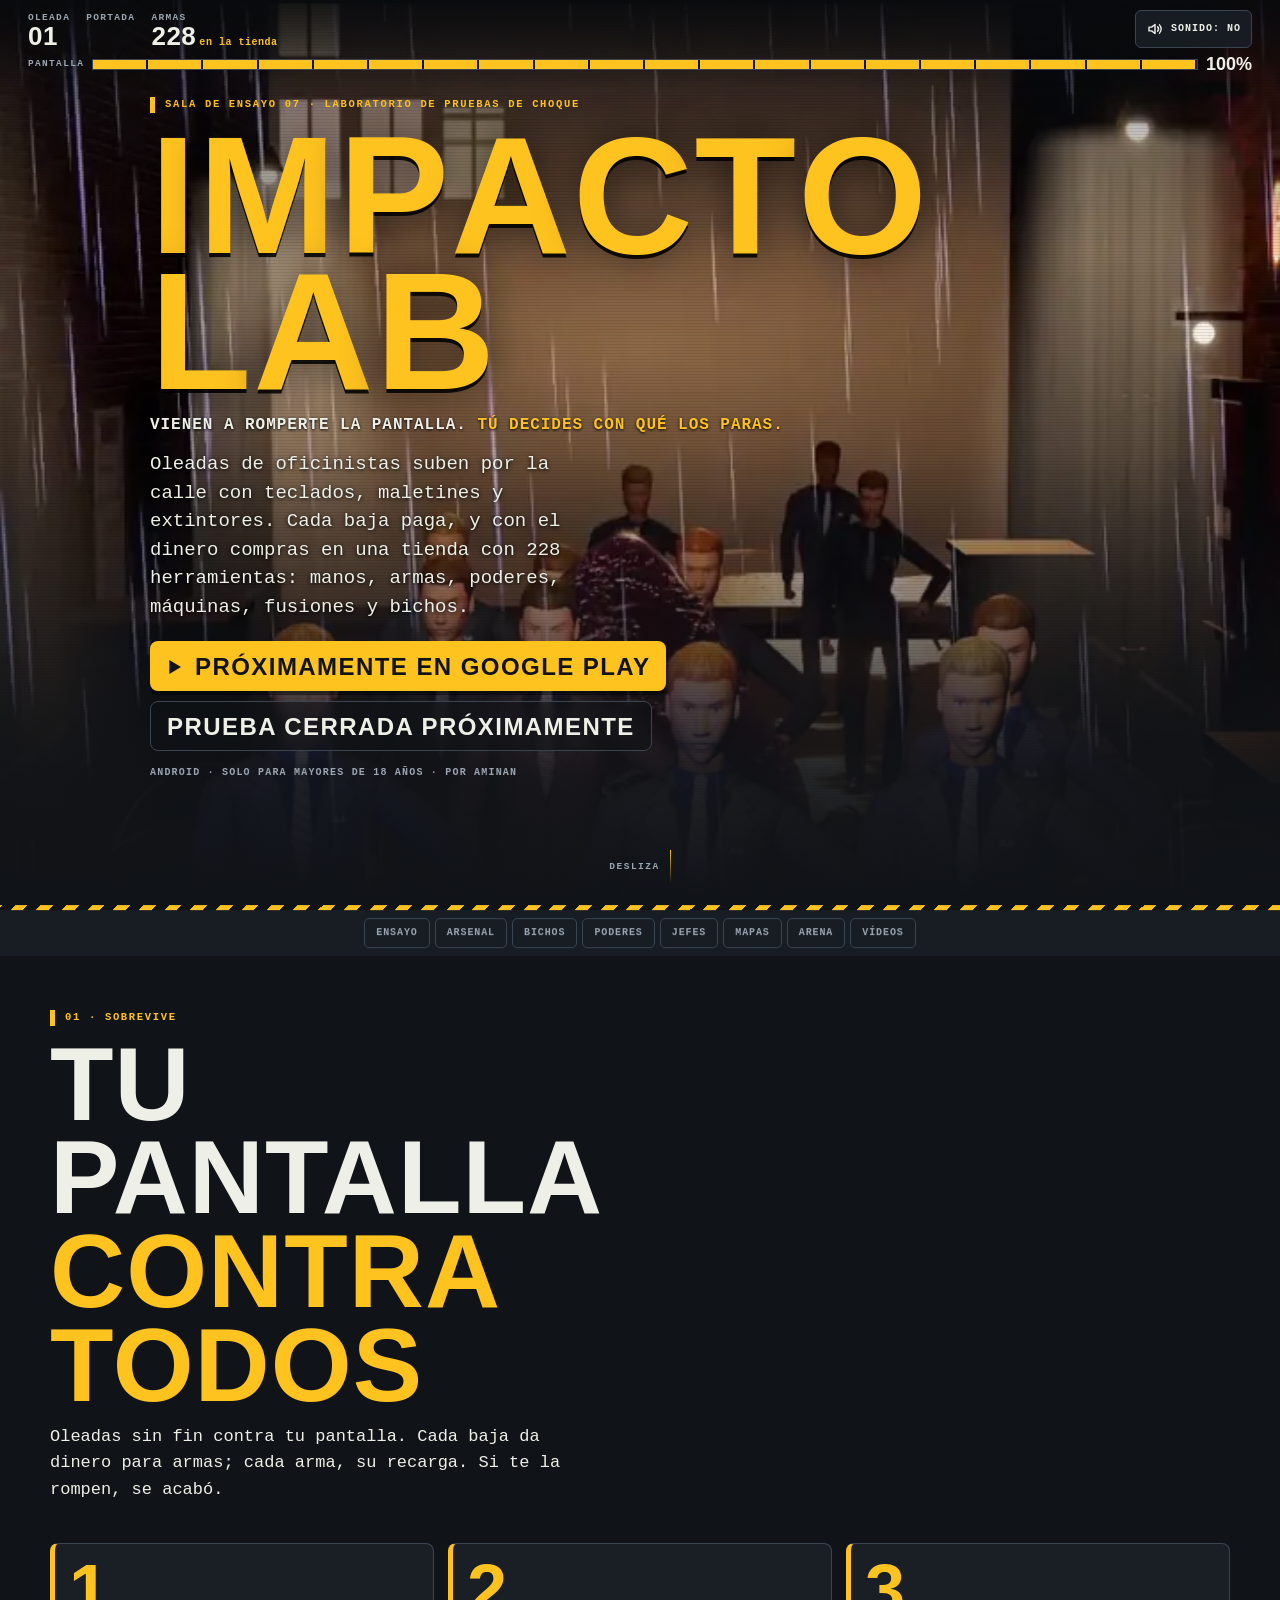
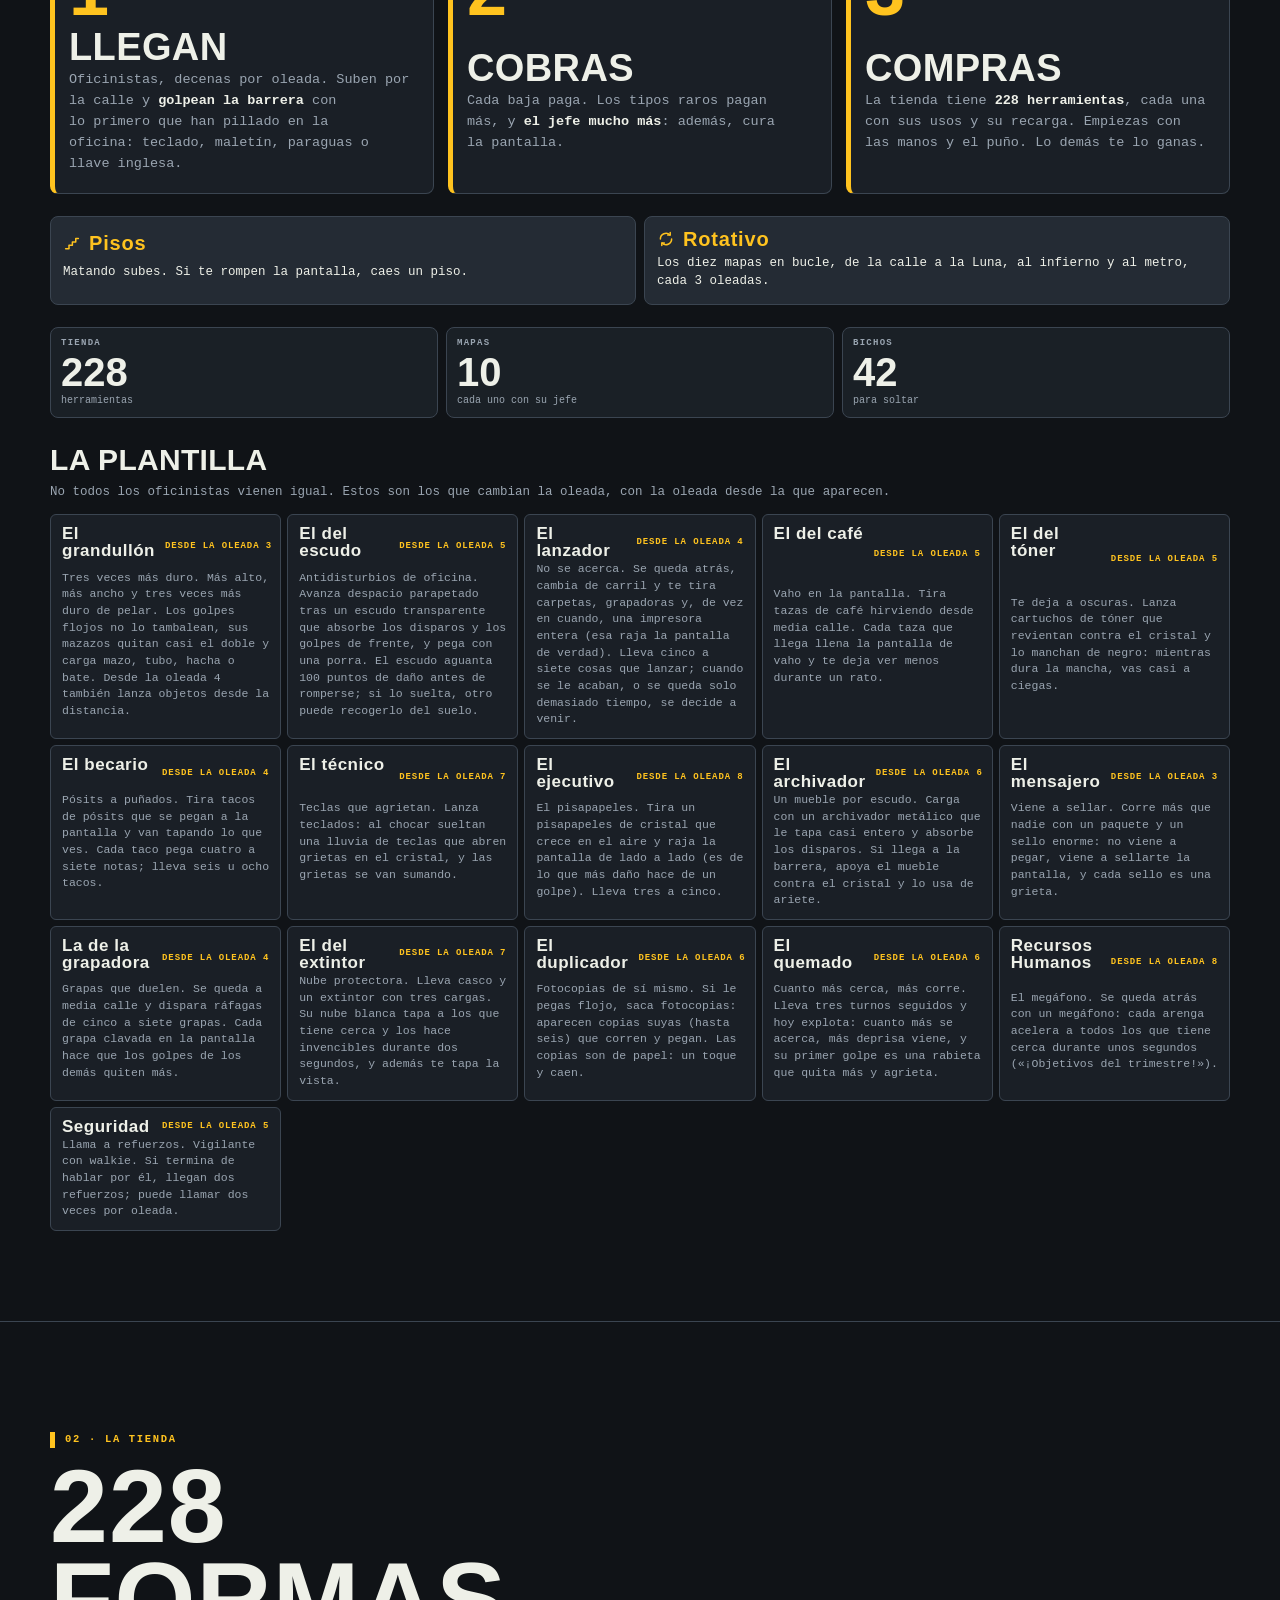
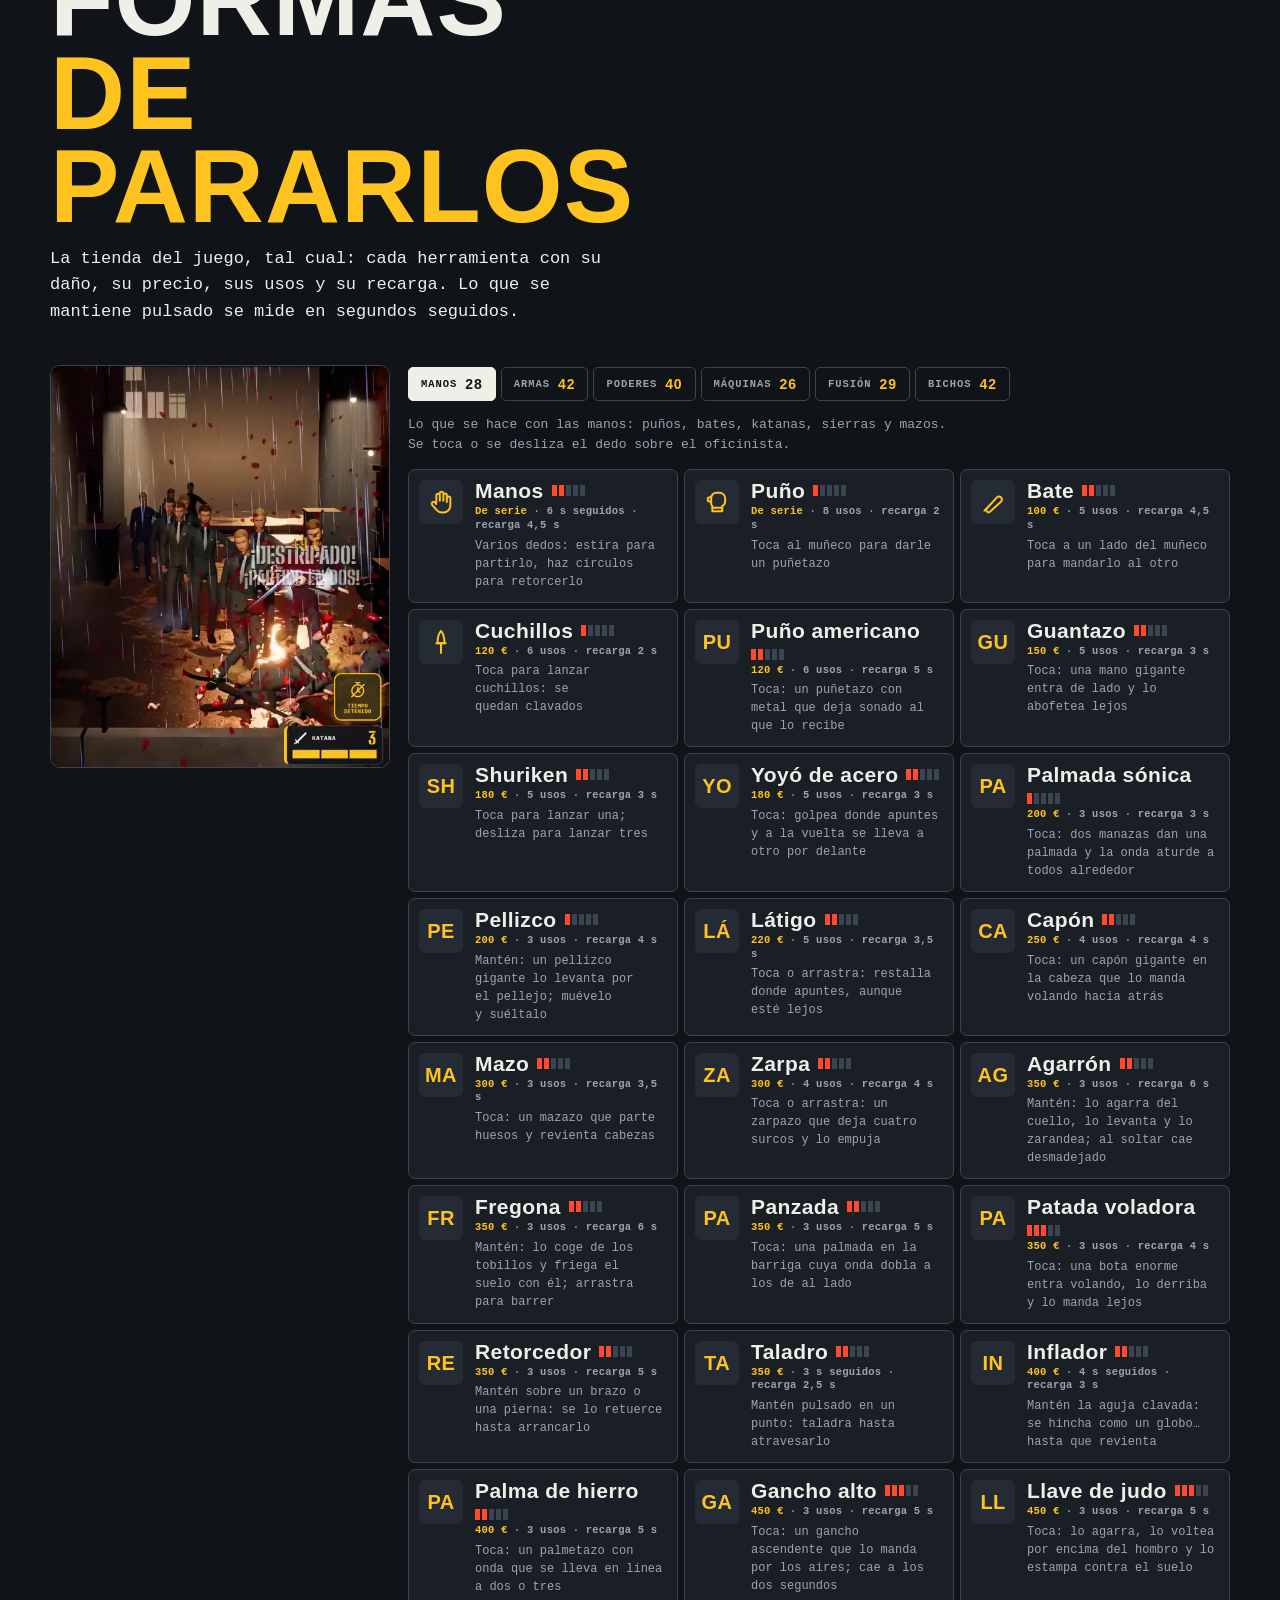
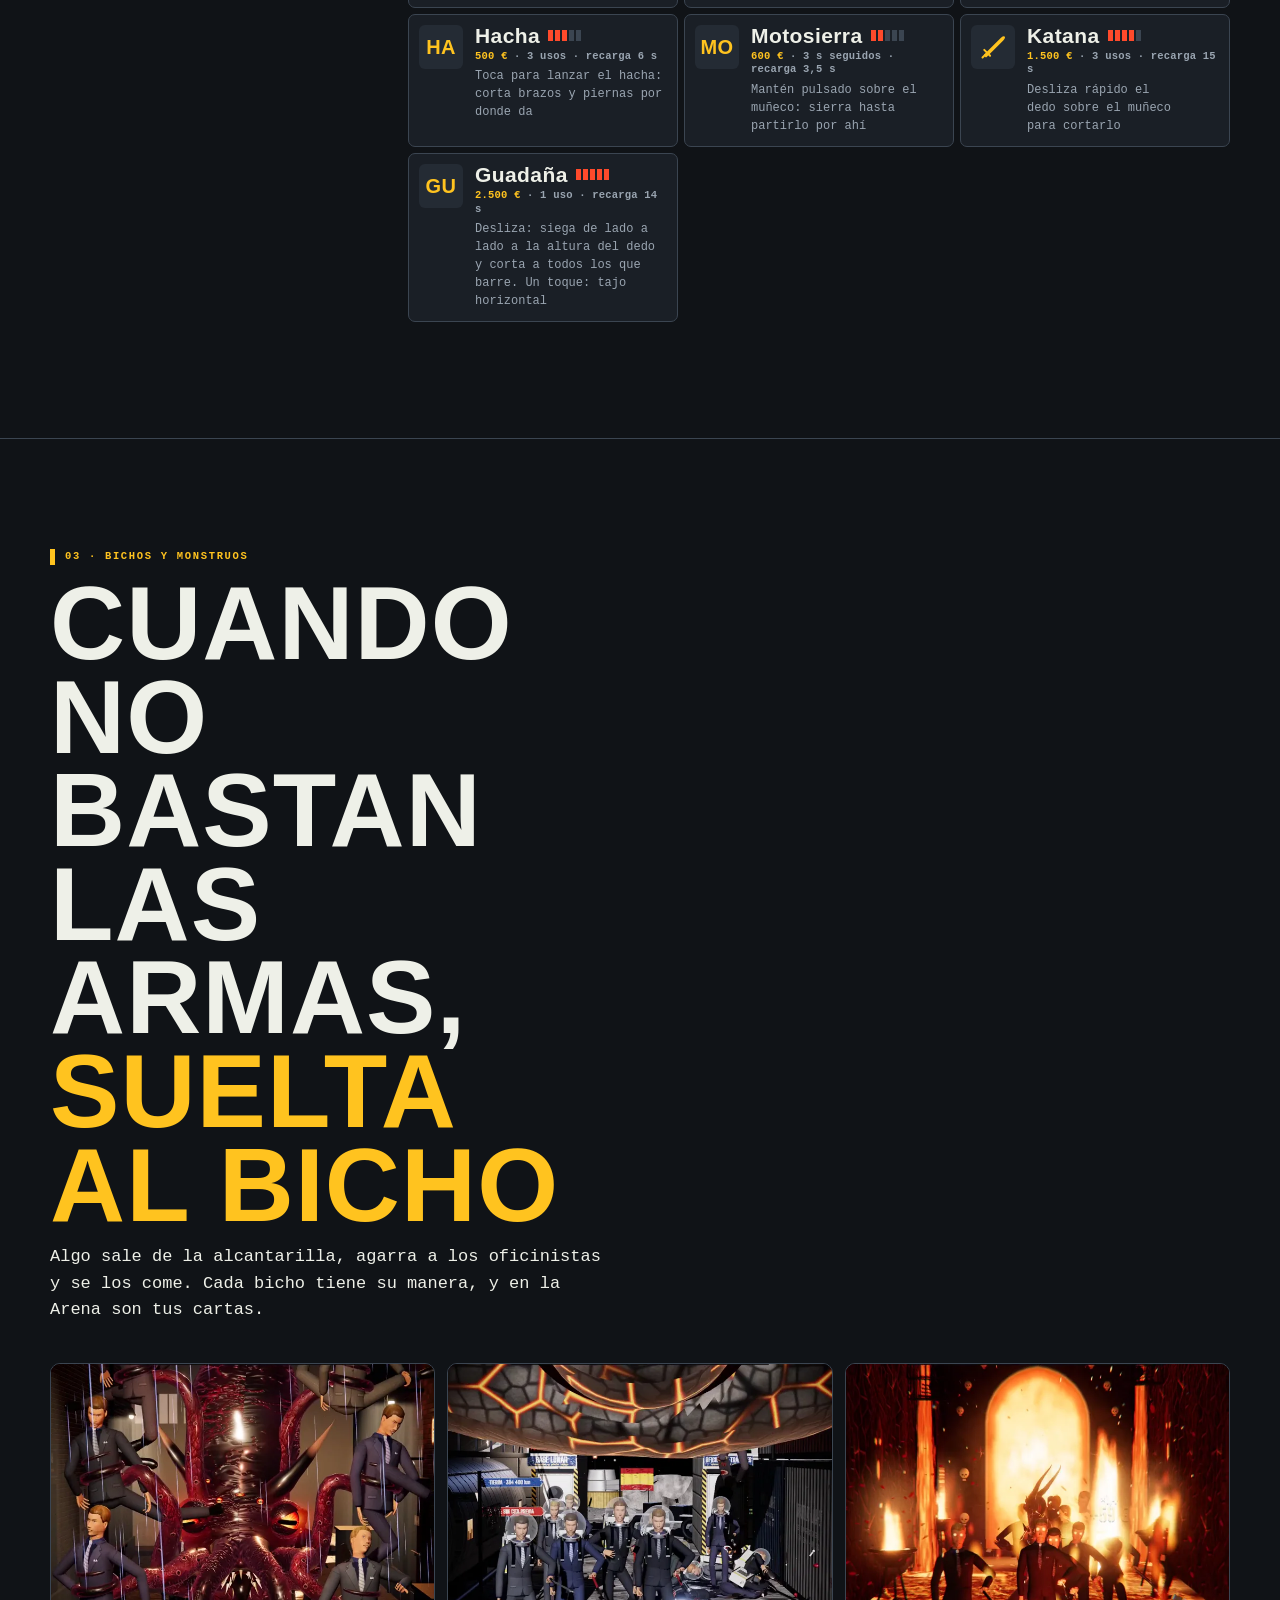
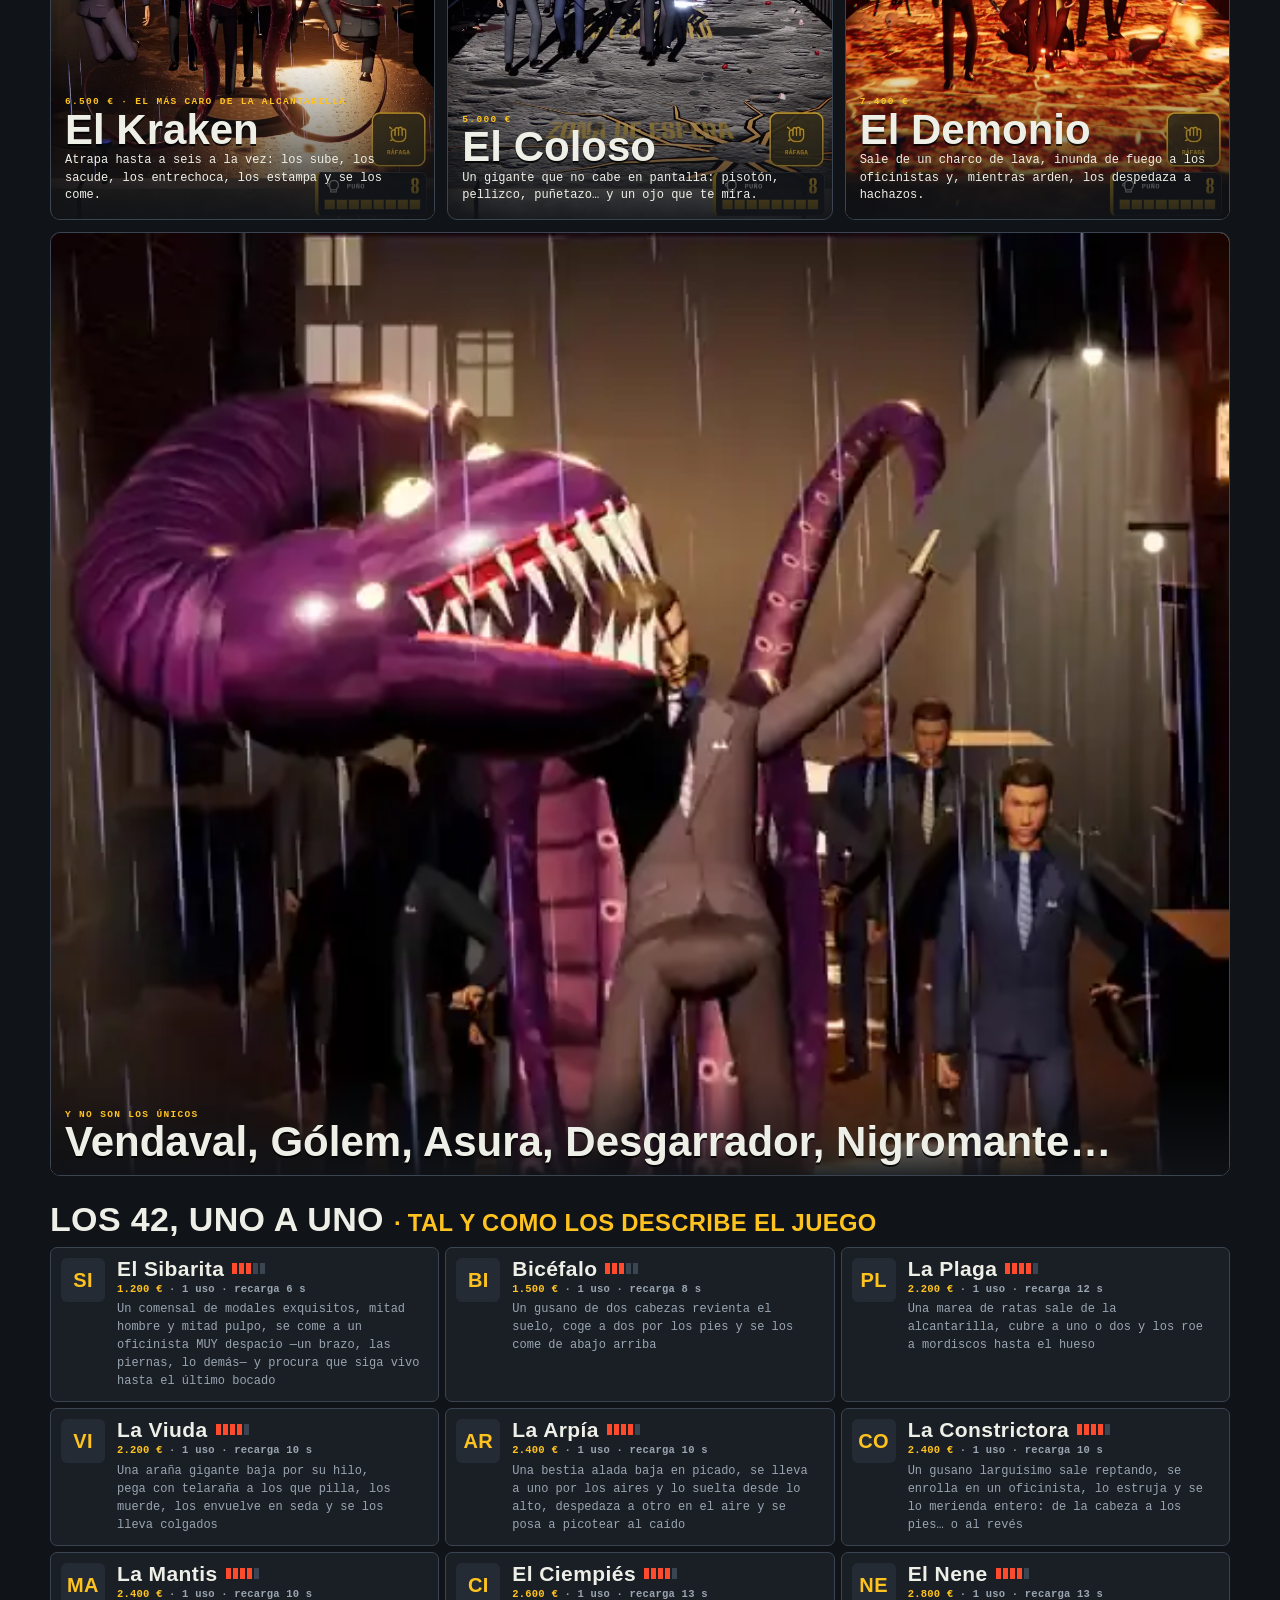
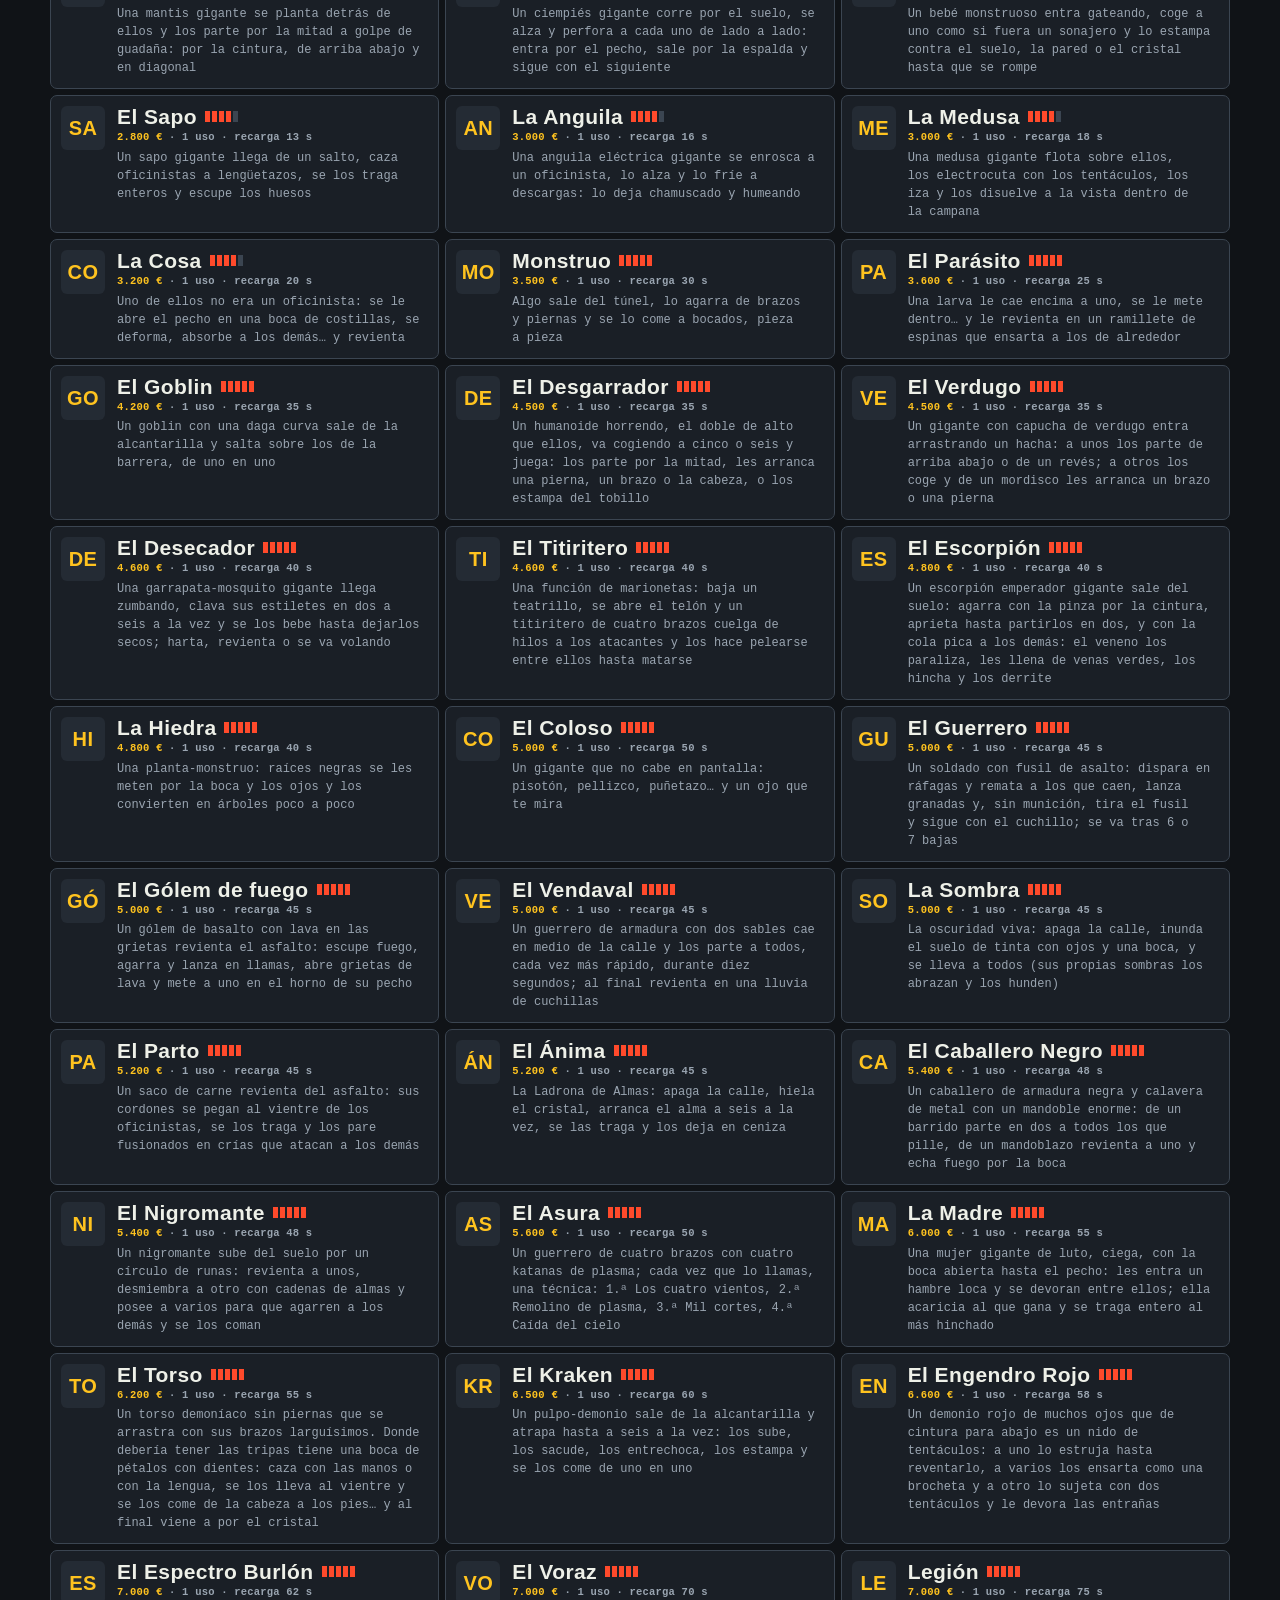
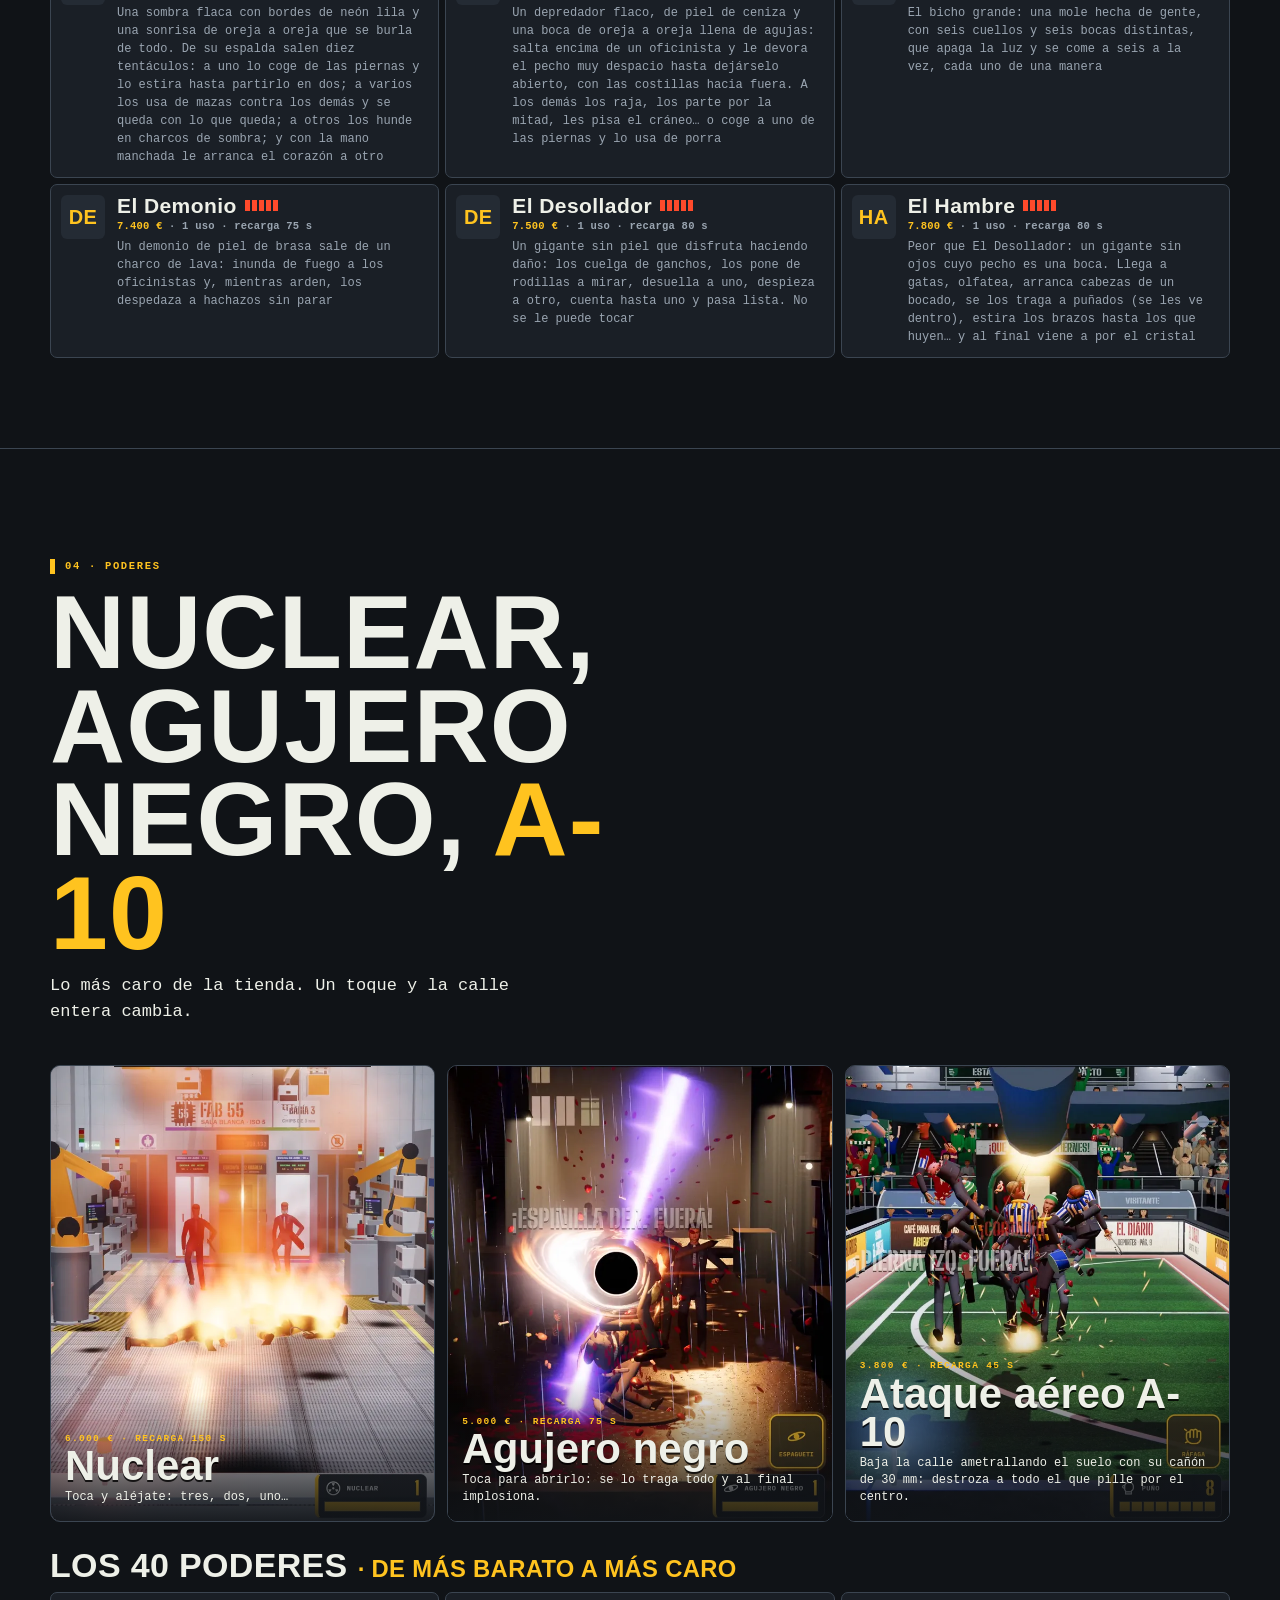
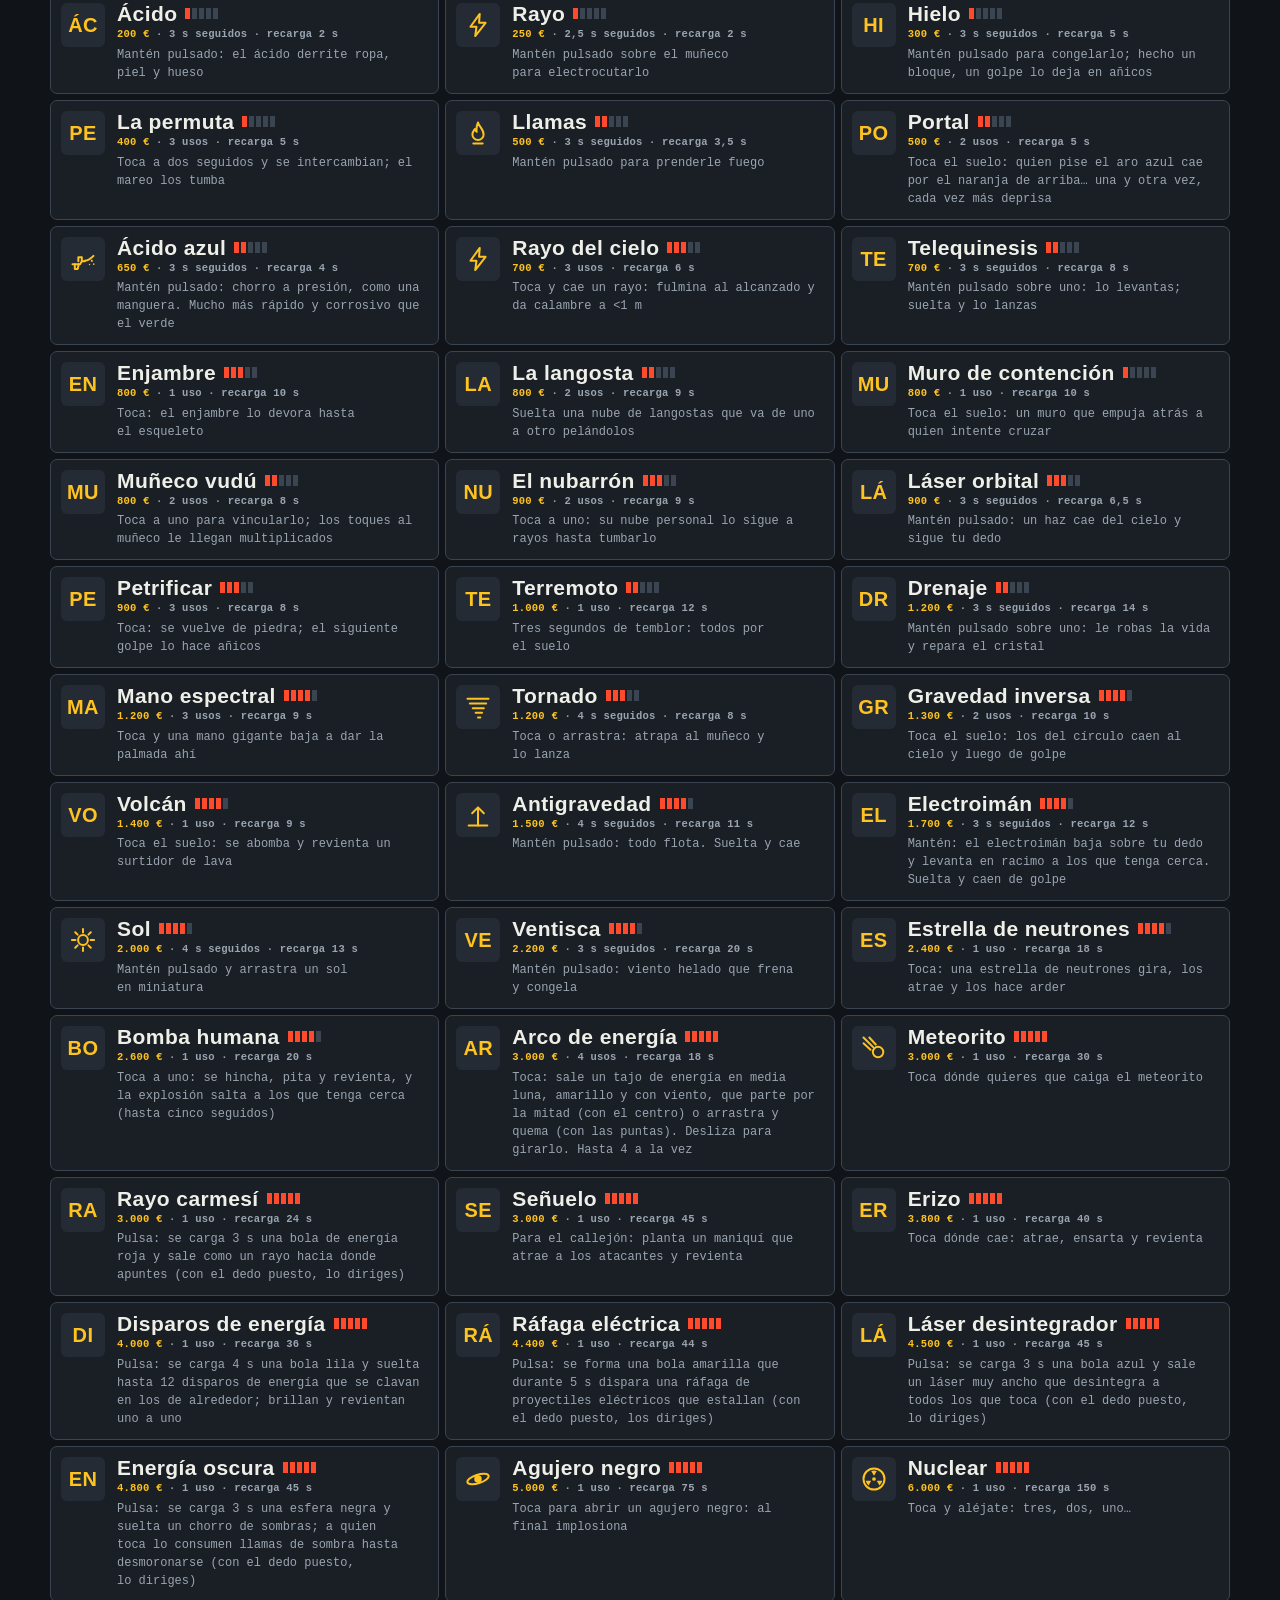
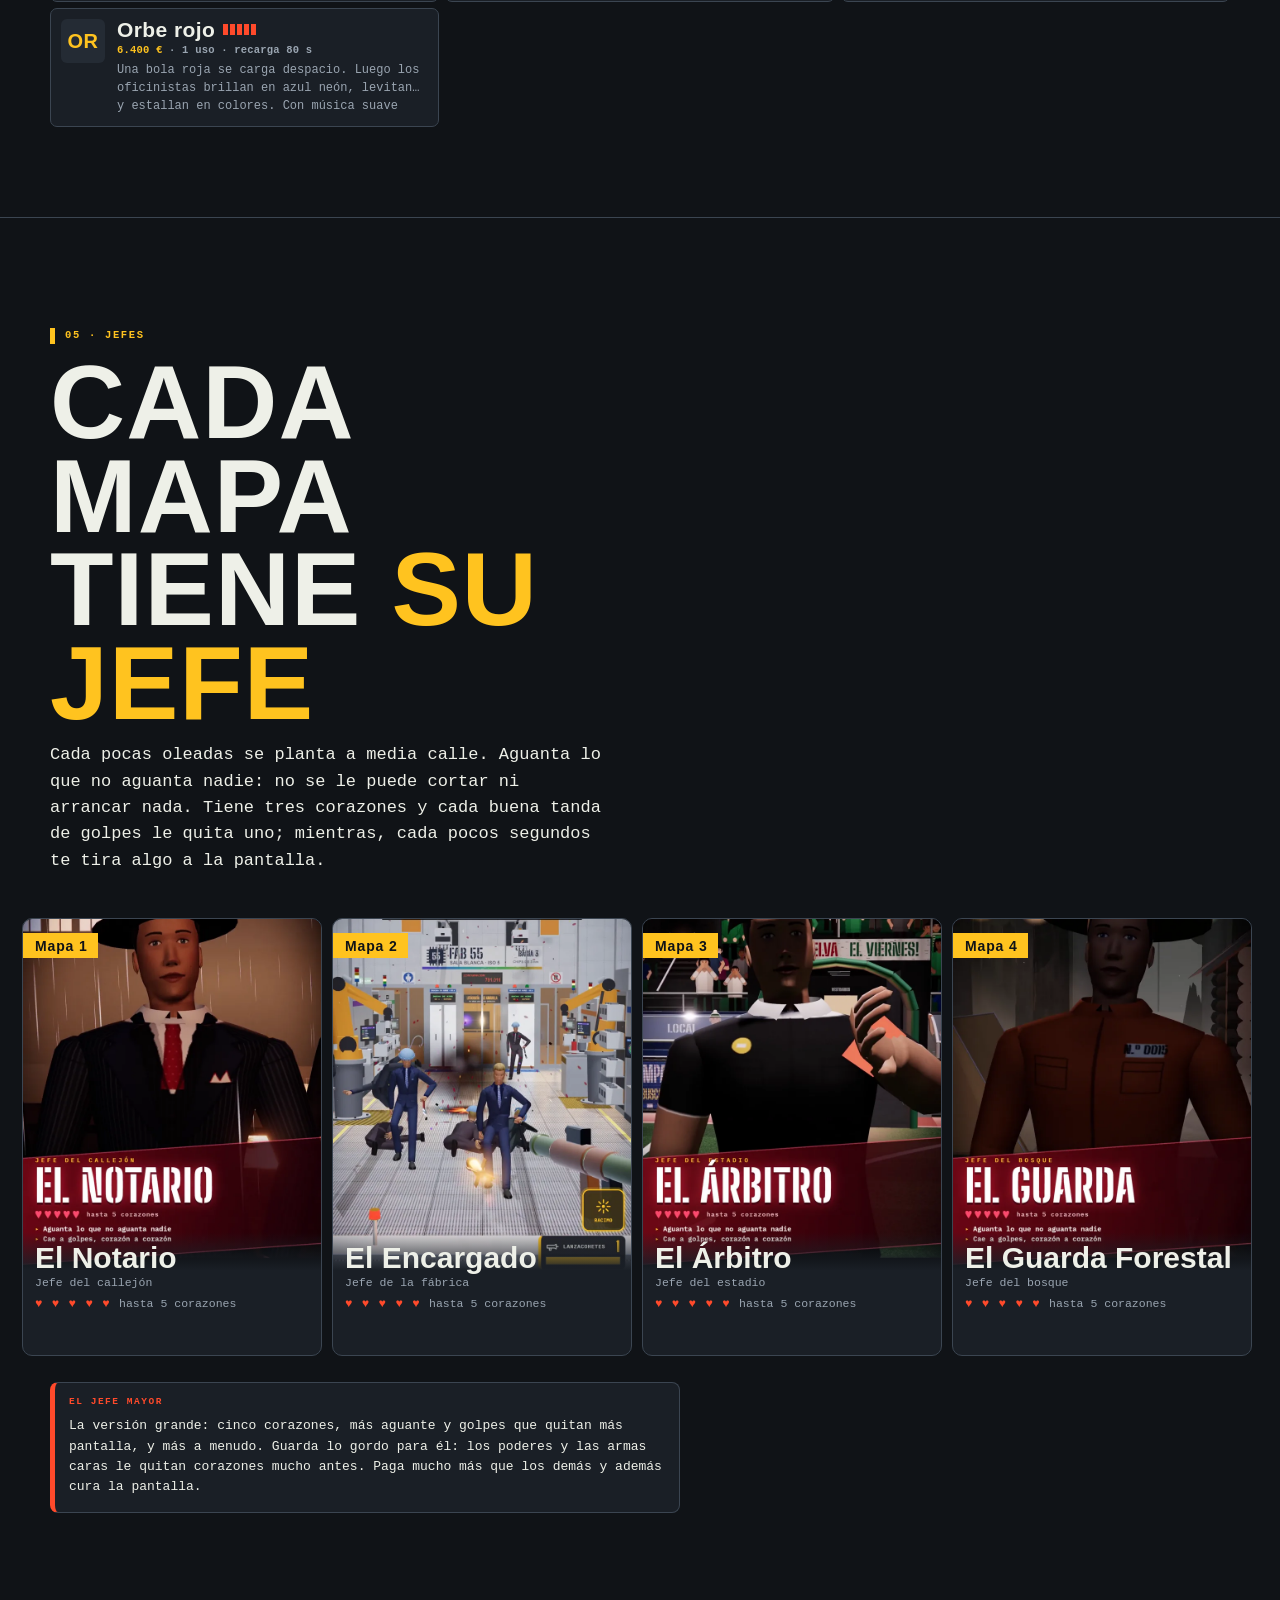
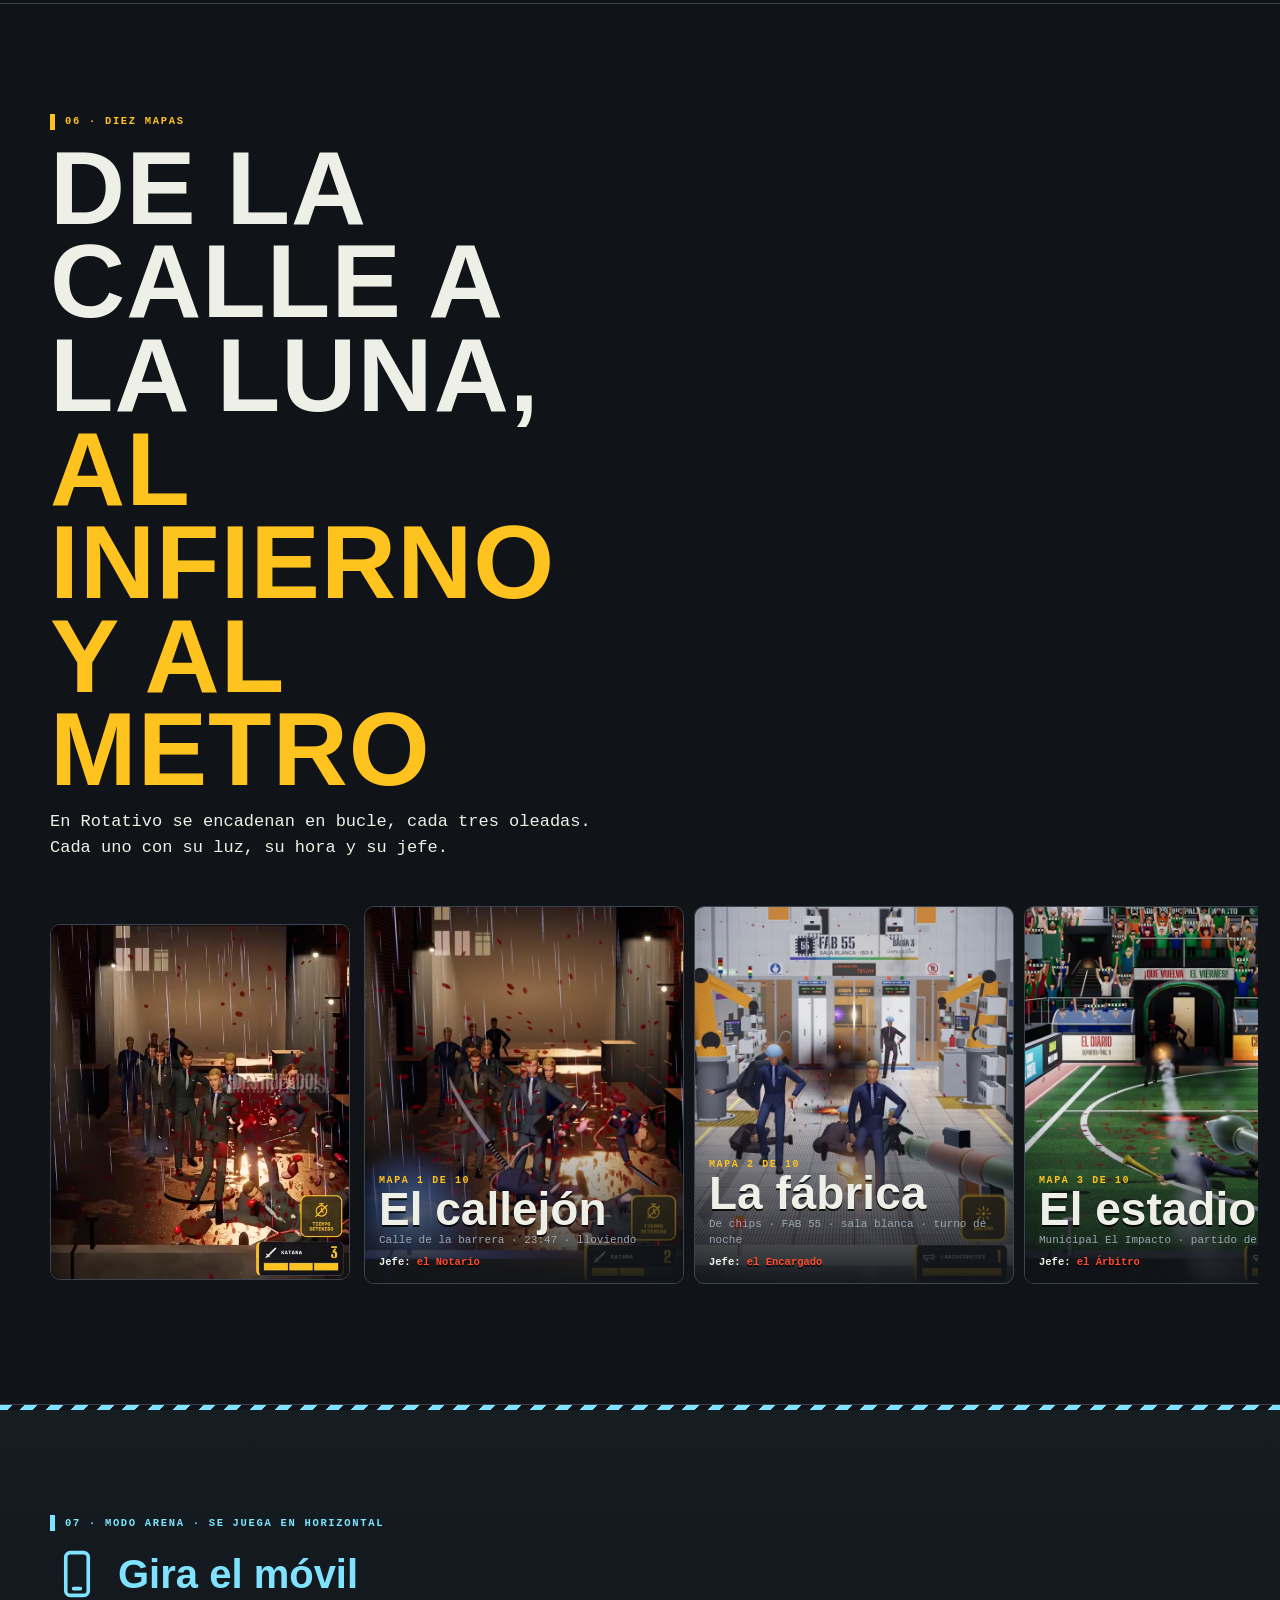
==== impactolab/index.html @ 6eb800c1 "La portada enlaza a la web de Impacto Lab y la sirve en /impactolab/: portada cinematográfica, arsen" ====
<!doctype html>
<html lang="es">
<head>
<meta charset="utf-8">
<meta name="viewport" content="width=device-width, initial-scale=1, viewport-fit=cover">
<title>Impacto Lab · Próximamente en Google Play</title>
<meta name="description" content="Juego de acción para Android: oleadas de oficinistas vienen a romperte la pantalla y tú tienes 228 herramientas para pararlos, del Kraken a la bomba nuclear. Diez mapas con jefe y modo Arena en horizontal. Próximamente en Google Play.">
<link rel="canonical" href="https://aminacomunicaciones-a11y.github.io/impactolab/">
<meta name="author" content="Aminan">
<meta name="theme-color" content="#101317">
<meta name="robots" content="index, follow, max-image-preview:large">
<meta property="og:type" content="website">
<meta property="og:site_name" content="Impacto Lab">
<meta property="og:locale" content="es_ES">
<meta property="og:url" content="https://aminacomunicaciones-a11y.github.io/impactolab/">
<meta property="og:title" content="Impacto Lab · Próximamente en Google Play">
<meta property="og:description" content="Oleadas de oficinistas vienen a romperte la pantalla. Tú tienes 228 herramientas: armas, poderes, máquinas, fusiones y bichos como el Kraken, el Coloso o el Demonio.">
<meta property="og:image" content="https://aminacomunicaciones-a11y.github.io/impactolab/img/og.jpg">
<meta property="og:image:width" content="1200">
<meta property="og:image:height" content="630">
<meta property="og:image:alt" content="El Kraken agarrando oficinistas en el callejón, con el título Impacto Lab y el rótulo Próximamente en Google Play.">
<meta name="twitter:card" content="summary_large_image">
<meta name="twitter:title" content="Impacto Lab · Próximamente en Google Play">
<meta name="twitter:description" content="Oleadas de oficinistas vienen a romperte la pantalla. Tú tienes 228 herramientas para pararlos, del Kraken a la bomba nuclear.">
<meta name="twitter:image" content="https://aminacomunicaciones-a11y.github.io/impactolab/img/og.jpg">
<meta name="twitter:image:alt" content="El Kraken agarrando oficinistas en el callejón, con el título Impacto Lab.">
<link rel="icon" href="favicon.ico" sizes="32x32">
<link rel="icon" type="image/png" href="img/icon/icon-32.png" sizes="32x32">
<link rel="icon" type="image/png" href="img/icon/icon-192.png" sizes="192x192">
<link rel="apple-touch-icon" href="img/icon/apple-touch-icon.png">
<link rel="manifest" href="site.webmanifest">
<link rel="preload" href="fonts/bsd.woff2" as="font" type="font/woff2" crossorigin>
<link rel="preload" href="fonts/plex-500.woff2" as="font" type="font/woff2" crossorigin>
<link rel="preload" href="img/poster_hero_kraken.webp" as="image" type="image/webp">
<link rel="stylesheet" href="css/style.css?v=20261101">
<script type="application/ld+json">
{
  "@context": "https://schema.org",
  "@graph": [
    {
      "@type": "VideoGame",
      "@id": "https://aminacomunicaciones-a11y.github.io/impactolab/#juego",
      "name": "Impacto Lab",
      "url": "https://aminacomunicaciones-a11y.github.io/impactolab/",
      "image": "https://aminacomunicaciones-a11y.github.io/impactolab/img/og.jpg",
      "description": "Juego de acción para Android. Oleadas de oficinistas vienen a romperte la pantalla y tú tienes 228 herramientas para pararlos: manos, armas, poderes, máquinas, fusiones y bichos. Diez mapas, cada uno con su jefe, y modo Arena en horizontal.",
      "inLanguage": "es",
      "genre": ["Acción", "Supervivencia por oleadas"],
      "gamePlatform": "Android",
      "operatingSystem": "Android",
      "applicationCategory": "Game",
      "playMode": "SinglePlayer",
      "contentRating": "Solo para mayores de 18 años",
      "author": { "@id": "https://aminacomunicaciones-a11y.github.io/#aminan" },
      "publisher": { "@id": "https://aminacomunicaciones-a11y.github.io/#aminan" },
      "trailer": {
        "@type": "VideoObject",
        "name": "Impacto Lab · Armas y bichos",
        "description": "Minigun, katana y lanzacohetes contra oficinistas. Y cuando no bastan, sueltas al Kraken, al Coloso o al Demonio.",
        "thumbnailUrl": "https://aminacomunicaciones-a11y.github.io/impactolab/img/portada_01.webp",
        "contentUrl": "https://aminacomunicaciones-a11y.github.io/impactolab/video/video_01_armas_y_bichos.mp4",
        "uploadDate": "2026-11-01",
        "duration": "PT1M40S",
        "inLanguage": "es"
      }
    },
    {
      "@type": "Organization",
      "@id": "https://aminacomunicaciones-a11y.github.io/#aminan",
      "name": "Aminan",
      "url": "https://aminacomunicaciones-a11y.github.io/",
      "logo": "https://aminacomunicaciones-a11y.github.io/img/icon-512.png",
      "sameAs": ["https://www.tiktok.com/@caostotalneon"]
    },
    {
      "@type": "WebPage",
      "@id": "https://aminacomunicaciones-a11y.github.io/impactolab/#pagina",
      "url": "https://aminacomunicaciones-a11y.github.io/impactolab/",
      "name": "Impacto Lab · Próximamente en Google Play",
      "inLanguage": "es",
      "about": { "@id": "https://aminacomunicaciones-a11y.github.io/impactolab/#juego" },
      "isPartOf": { "@id": "https://aminacomunicaciones-a11y.github.io/#sitio" }
    }
  ]
}
</script>
</head>
<body class="locked">

<div id="boot" aria-hidden="true">
  <b>IMPACTO LAB</b>
  <span id="bootMsg">Preparando la sala de ensayo…</span>
  <div class="bar"><i></i></div>
  <button class="skip" id="bootSkip" type="button">Saltar</button>
</div>
<div id="flash" aria-hidden="true"></div>

<header id="hud" aria-label="Instrumentos">
  <div class="readouts">
    <div class="ro"><span class="ro-l">Oleada</span><span class="ro-v" id="roSec">01</span></div>
    <div class="ro"><span class="ro-l" id="roName">Portada</span><span class="ro-v" style="visibility:hidden;height:0">·</span></div>
    <div class="ro"><span class="ro-l">Armas</span><span class="ro-v"><span id="roArms" data-n="228">228</span><small>en la tienda</small></span></div>
  </div>
  <div class="hud-btns">
    <button class="hb" id="btnSound" type="button" aria-pressed="false" title="Sonido de los clips (apagado por defecto)">
      <svg viewBox="0 0 24 24" aria-hidden="true"><path d="M4 9.5h3.5L12 6v12l-4.5-3.5H4z"/><path d="M15.5 9a4.5 4.5 0 0 1 0 6M18 6.5a8 8 0 0 1 0 11"/></svg><span id="sndTxt">Sonido: no</span>
    </button>
  </div>
  <div class="integ" id="integ"><span class="integ-l">Pantalla</span><div class="integ-bar"><i id="integFill"></i></div><span id="integPct">100%</span></div>
</header>

<main>
<!-- ===================== PORTADA ===================== -->
<section id="hero" data-name="Portada" aria-labelledby="titulo">
  <div class="vid grain" data-src="video/hero_kraken.mp4" data-sound="1" data-label="El Kraken en el callejón">
    <img src="img/poster_hero_kraken.webp" width="720" height="853" alt="Fotograma del juego: el Kraken sale de la alcantarilla del callejón y agarra a varios oficinistas con los tentáculos mientras llueve." fetchpriority="high">
  </div>
  <div class="wrap hero-in">
    <p class="kicker">Sala de ensayo 07 · Laboratorio de pruebas de choque</p>
    <h1 id="titulo">IMPACTO LAB</h1>
    <p class="lema">Vienen a romperte la pantalla. <b>Tú decides con qué los paras.</b></p>
    <p class="lead">Oleadas de oficinistas suben por la calle con teclados, maletines y extintores. Cada baja paga, y con el dinero compras en una tienda con 228 herramientas: manos, armas, poderes, máquinas, fusiones y bichos.</p>
    <div class="ctas">
      <span class="cta"><svg viewBox="0 0 24 24" aria-hidden="true"><path d="M4 3.5v17l14-8.5z"/></svg>Próximamente en Google Play</span>
      <span class="cta ghost">Prueba cerrada próximamente</span>
    </div>
    <p class="fine">Android · Solo para mayores de 18 años · Por Aminan</p>
  </div>
  <div class="scrollhint" aria-hidden="true"><span>Desliza</span><i></i></div>
</section>

<!-- ===================== 01 · EL ENSAYO ===================== -->
<section id="ensayo" class="sec" data-name="El ensayo" aria-labelledby="h-ensayo">
  <div class="wrap">
    <div class="sec-head">
      <p class="kicker rv">01 · Sobrevive</p>
      <h2 id="h-ensayo" class="rv d1">Tu pantalla <em>contra todos</em></h2>
      <p class="sub rv d2">Oleadas sin fin contra tu pantalla. Cada baja da dinero para armas; cada arma, su recarga. Si te la rompen, se acabó.</p>
    </div>
    <div class="steps">
      <div class="step rv"><b>1</b><div><h3>Llegan</h3><p>Oficinistas, decenas por oleada. Suben por la calle y <strong>golpean la barrera</strong> con lo primero que han pillado en la oficina: teclado, maletín, paraguas o llave inglesa.</p></div></div>
      <div class="step rv d1"><b>2</b><div><h3>Cobras</h3><p>Cada baja paga. Los tipos raros pagan más, y <strong>el jefe mucho más</strong>: además, cura la pantalla.</p></div></div>
      <div class="step rv d2"><b>3</b><div><h3>Compras</h3><p>La tienda tiene <strong>228 herramientas</strong>, cada una con sus usos y su recarga. Empiezas con las manos y el puño. Lo demás te lo ganas.</p></div></div>
    </div>
    <div class="variants rv">
      <div class="vb"><b><svg viewBox="0 0 24 24" aria-hidden="true"><path d="M3.5 19.5H8V15h4.5v-4.5H17V6h3.5"/></svg>Pisos</b><span>Matando subes. Si te rompen la pantalla, caes un piso.</span></div>
      <div class="vb"><b><svg viewBox="0 0 24 24" aria-hidden="true"><path d="M19.5 12a7.5 7.5 0 0 1-12.8 5.3M4.5 12a7.5 7.5 0 0 1 12.8-5.3"/><path d="M17.6 3.3v3.4h-3.4M6.4 20.7v-3.4h3.4"/></svg>Rotativo</b><span>Los diez mapas en bucle, de la calle a la Luna, al infierno y al metro, cada 3 oleadas.</span></div>
    </div>
    <div class="facts rv">
      <div class="fact"><small>Tienda</small><b>228</b><i>herramientas</i></div>
      <div class="fact"><small>Mapas</small><b>10</b><i>cada uno con su jefe</i></div>
      <div class="fact"><small>Bichos</small><b>42</b><i>para soltar</i></div>
    </div>
    <div class="plantilla rv">
      <h3>La plantilla</h3>
      <p class="note" style="margin-bottom:12px">No todos los oficinistas vienen igual. Estos son los que cambian la oleada, con la oleada desde la que aparecen.</p>
      <div class="roster"><div class="emp"><b>El grandullón</b><small>desde la oleada 3</small><span>Tres veces más duro. Más alto, más ancho y tres veces más duro de pelar. Los golpes flojos no lo tambalean, sus mazazos quitan casi el doble y carga mazo, tubo, hacha o bate. Desde la oleada 4 también lanza objetos desde la distancia.</span></div><div class="emp"><b>El del escudo</b><small>desde la oleada 5</small><span>Antidisturbios de oficina. Avanza despacio parapetado tras un escudo transparente que absorbe los disparos y los golpes de frente, y pega con una porra. El escudo aguanta 100 puntos de daño antes de romperse; si lo suelta, otro puede recogerlo del suelo.</span></div><div class="emp"><b>El lanzador</b><small>desde la oleada 4</small><span>No se acerca. Se queda atrás, cambia de carril y te tira carpetas, grapadoras y, de vez en cuando, una impresora entera (esa raja la pantalla de verdad). Lleva cinco a siete cosas que lanzar; cuando se le acaban, o se queda solo demasiado tiempo, se decide a venir.</span></div><div class="emp"><b>El del café</b><small>desde la oleada 5</small><span>Vaho en la pantalla. Tira tazas de café hirviendo desde media calle. Cada taza que llega llena la pantalla de vaho y te deja ver menos durante un rato.</span></div><div class="emp"><b>El del tóner</b><small>desde la oleada 5</small><span>Te deja a oscuras. Lanza cartuchos de tóner que revientan contra el cristal y lo manchan de negro: mientras dura la mancha, vas casi a ciegas.</span></div><div class="emp"><b>El becario</b><small>desde la oleada 4</small><span>Pósits a puñados. Tira tacos de pósits que se pegan a la pantalla y van tapando lo que ves. Cada taco pega cuatro a siete notas; lleva seis u ocho tacos.</span></div><div class="emp"><b>El técnico</b><small>desde la oleada 7</small><span>Teclas que agrietan. Lanza teclados: al chocar sueltan una lluvia de teclas que abren grietas en el cristal, y las grietas se van sumando.</span></div><div class="emp"><b>El ejecutivo</b><small>desde la oleada 8</small><span>El pisapapeles. Tira un pisapapeles de cristal que crece en el aire y raja la pantalla de lado a lado (es de lo que más daño hace de un golpe). Lleva tres a cinco.</span></div><div class="emp"><b>El archivador</b><small>desde la oleada 6</small><span>Un mueble por escudo. Carga con un archivador metálico que le tapa casi entero y absorbe los disparos. Si llega a la barrera, apoya el mueble contra el cristal y lo usa de ariete.</span></div><div class="emp"><b>El mensajero</b><small>desde la oleada 3</small><span>Viene a sellar. Corre más que nadie con un paquete y un sello enorme: no viene a pegar, viene a sellarte la pantalla, y cada sello es una grieta.</span></div><div class="emp"><b>La de la grapadora</b><small>desde la oleada 4</small><span>Grapas que duelen. Se queda a media calle y dispara ráfagas de cinco a siete grapas. Cada grapa clavada en la pantalla hace que los golpes de los demás quiten más.</span></div><div class="emp"><b>El del extintor</b><small>desde la oleada 7</small><span>Nube protectora. Lleva casco y un extintor con tres cargas. Su nube blanca tapa a los que tiene cerca y los hace invencibles durante dos segundos, y además te tapa la vista.</span></div><div class="emp"><b>El duplicador</b><small>desde la oleada 6</small><span>Fotocopias de sí mismo. Si le pegas flojo, saca fotocopias: aparecen copias suyas (hasta seis) que corren y pegan. Las copias son de papel: un toque y caen.</span></div><div class="emp"><b>El quemado</b><small>desde la oleada 6</small><span>Cuanto más cerca, más corre. Lleva tres turnos seguidos y hoy explota: cuanto más se acerca, más deprisa viene, y su primer golpe es una rabieta que quita más y agrieta.</span></div><div class="emp"><b>Recursos Humanos</b><small>desde la oleada 8</small><span>El megáfono. Se queda atrás con un megáfono: cada arenga acelera a todos los que tiene cerca durante unos segundos («¡Objetivos del trimestre!»).</span></div><div class="emp"><b>Seguridad</b><small>desde la oleada 5</small><span>Llama a refuerzos. Vigilante con walkie. Si termina de hablar por él, llegan dos refuerzos; puede llamar dos veces por oleada.</span></div></div>
    </div>
  </div>
</section>

<!-- ===================== 02 · ARSENAL ===================== -->
<section id="arsenal" class="sec" data-name="El arsenal" aria-labelledby="h-arsenal">
  <div class="wrap">
    <div class="sec-head">
      <p class="kicker rv">02 · La tienda</p>
      <h2 id="h-arsenal" class="rv d1">228 formas <em>de pararlos</em></h2>
      <p class="sub rv d2">La tienda del juego, tal cual: cada herramienta con su daño, su precio, sus usos y su recarga. Lo que se mantiene pulsado se mide en segundos seguidos.</p>
    </div>
    <div class="arsenal-top">
      <div class="vid rv" data-src="video/montage_armas.mp4" data-label="Armas en acción">
        <img src="img/poster_montage_armas.webp" width="540" height="640" loading="lazy" alt="Katana, granada de racimo, cañón de riel, lanzacohetes, llamas, francotirador, láser, Browning M2, napalm, láser desintegrador, rayo carmesí y tornado ígneo en acción.">
      </div>
      <div>
        <div class="tabs rv" role="tablist" aria-label="Tipos de herramienta"><button class="tab" role="tab" id="tab-manos" aria-selected="true" aria-controls="panel-manos" type="button">Manos<em>28</em></button><button class="tab" role="tab" id="tab-armas" aria-selected="false" aria-controls="panel-armas" type="button">Armas<em>42</em></button><button class="tab" role="tab" id="tab-poderes" aria-selected="false" aria-controls="panel-poderes" type="button">Poderes<em>40</em></button><button class="tab" role="tab" id="tab-maquinas" aria-selected="false" aria-controls="panel-maquinas" type="button">Máquinas<em>26</em></button><button class="tab" role="tab" id="tab-fusion" aria-selected="false" aria-controls="panel-fusion" type="button">Fusión<em>29</em></button><button class="tab" role="tab" id="tab-monstruos" aria-selected="false" aria-controls="panel-monstruos" type="button">Bichos<em>42</em></button></div>
        <div class="panel on" id="panel-manos" role="tabpanel" aria-labelledby="tab-manos"><p>Lo que se hace con las manos: puños, bates, katanas, sierras y mazos. Se toca o se desliza el dedo sobre el oficinista.</p><ul class="tools"><li class="tool"><span class="ic" aria-hidden="true"><svg viewBox="0 0 24 24"><path d="M8 12.5V6.4a1.5 1.5 0 0 1 3 0V11m0-5.6V4.6a1.5 1.5 0 0 1 3 0V11m0-4.8a1.5 1.5 0 0 1 3 0V12m0-3.3a1.5 1.5 0 0 1 3 0V15a6 6 0 0 1-6 6h-1.2a6 6 0 0 1-4.6-2.2l-3.8-4.4a1.6 1.6 0 0 1 2.4-2.1L8 13.8"/></svg></span><h4>Manos<span class="dmg" title="Daño 2 de 5" aria-label="Daño 2 de 5"><i class="on"></i><i class="on"></i><i class=""></i><i class=""></i><i class=""></i></span></h4><span class="meta"><b>De serie</b> · 6 s seguidos · recarga 4,5 s</span><p>Varios dedos: estira para partirlo, haz círculos para retorcerlo</p></li><li class="tool"><span class="ic" aria-hidden="true"><svg viewBox="0 0 24 24"><path d="M7 14V8.5A4.5 4.5 0 0 1 11.5 4H14a5 5 0 0 1 5 5v2.4a4.6 4.6 0 0 1-2.5 4.1V17H8v-1.5A3 3 0 0 1 7 14z"/><path d="M8 17v3h8.5v-3"/><path d="M7 11.6H5.800a1.800 1.800 0 0 1 0-3.600H7"/></svg></span><h4>Puño<span class="dmg" title="Daño 1 de 5" aria-label="Daño 1 de 5"><i class="on"></i><i class=""></i><i class=""></i><i class=""></i><i class=""></i></span></h4><span class="meta"><b>De serie</b> · 8 usos · recarga 2 s</span><p>Toca al muñeco para darle un puñetazo</p></li><li class="tool"><span class="ic" aria-hidden="true"><svg viewBox="0 0 24 24"><path d="M4.600 19.400l1.900-1.900"/><path d="M6.600 17.600l8.600-9.400a2.600 2.600 0 0 1 3.700-.1 2.600 2.600 0 0 1-.1 3.700l-9.400 8.600a2 2 0 0 1-2.800-2.800z"/></svg></span><h4>Bate<span class="dmg" title="Daño 2 de 5" aria-label="Daño 2 de 5"><i class="on"></i><i class="on"></i><i class=""></i><i class=""></i><i class=""></i></span></h4><span class="meta"><b>100 €</b> · 5 usos · recarga 4,5 s</span><p>Toca a un lado del muñeco para mandarlo al otro</p></li><li class="tool"><span class="ic" aria-hidden="true"><svg viewBox="0 0 24 24"><path d="M12 2.500c2.200 2.600 3 6.200 3 10.500H9c0-4.300.8-7.900 3-10.500z"/><path d="M8 13h8M12 13v8.500"/></svg></span><h4>Cuchillos<span class="dmg" title="Daño 1 de 5" aria-label="Daño 1 de 5"><i class="on"></i><i class=""></i><i class=""></i><i class=""></i><i class=""></i></span></h4><span class="meta"><b>120 €</b> · 6 usos · recarga 2 s</span><p>Toca para lanzar cuchillos: se quedan clavados</p></li><li class="tool"><span class="ic txt" aria-hidden="true">PU</span><h4>Puño americano<span class="dmg" title="Daño 2 de 5" aria-label="Daño 2 de 5"><i class="on"></i><i class="on"></i><i class=""></i><i class=""></i><i class=""></i></span></h4><span class="meta"><b>120 €</b> · 6 usos · recarga 5 s</span><p>Toca: un puñetazo con metal que deja sonado al que lo recibe</p></li><li class="tool"><span class="ic txt" aria-hidden="true">GU</span><h4>Guantazo<span class="dmg" title="Daño 2 de 5" aria-label="Daño 2 de 5"><i class="on"></i><i class="on"></i><i class=""></i><i class=""></i><i class=""></i></span></h4><span class="meta"><b>150 €</b> · 5 usos · recarga 3 s</span><p>Toca: una mano gigante entra de lado y lo abofetea lejos</p></li><li class="tool"><span class="ic txt" aria-hidden="true">SH</span><h4>Shuriken<span class="dmg" title="Daño 2 de 5" aria-label="Daño 2 de 5"><i class="on"></i><i class="on"></i><i class=""></i><i class=""></i><i class=""></i></span></h4><span class="meta"><b>180 €</b> · 5 usos · recarga 3 s</span><p>Toca para lanzar una; desliza para lanzar tres</p></li><li class="tool"><span class="ic txt" aria-hidden="true">YO</span><h4>Yoyó de acero<span class="dmg" title="Daño 2 de 5" aria-label="Daño 2 de 5"><i class="on"></i><i class="on"></i><i class=""></i><i class=""></i><i class=""></i></span></h4><span class="meta"><b>180 €</b> · 5 usos · recarga 3 s</span><p>Toca: golpea donde apuntes y a la vuelta se lleva a otro por delante</p></li><li class="tool"><span class="ic txt" aria-hidden="true">PA</span><h4>Palmada sónica<span class="dmg" title="Daño 1 de 5" aria-label="Daño 1 de 5"><i class="on"></i><i class=""></i><i class=""></i><i class=""></i><i class=""></i></span></h4><span class="meta"><b>200 €</b> · 3 usos · recarga 3 s</span><p>Toca: dos manazas dan una palmada y la onda aturde a todos alrededor</p></li><li class="tool"><span class="ic txt" aria-hidden="true">PE</span><h4>Pellizco<span class="dmg" title="Daño 1 de 5" aria-label="Daño 1 de 5"><i class="on"></i><i class=""></i><i class=""></i><i class=""></i><i class=""></i></span></h4><span class="meta"><b>200 €</b> · 3 usos · recarga 4 s</span><p>Mantén: un pellizco gigante lo levanta por el pellejo; muévelo y suéltalo</p></li><li class="tool"><span class="ic txt" aria-hidden="true">LÁ</span><h4>Látigo<span class="dmg" title="Daño 2 de 5" aria-label="Daño 2 de 5"><i class="on"></i><i class="on"></i><i class=""></i><i class=""></i><i class=""></i></span></h4><span class="meta"><b>220 €</b> · 5 usos · recarga 3,5 s</span><p>Toca o arrastra: restalla donde apuntes, aunque esté lejos</p></li><li class="tool"><span class="ic txt" aria-hidden="true">CA</span><h4>Capón<span class="dmg" title="Daño 2 de 5" aria-label="Daño 2 de 5"><i class="on"></i><i class="on"></i><i class=""></i><i class=""></i><i class=""></i></span></h4><span class="meta"><b>250 €</b> · 4 usos · recarga 4 s</span><p>Toca: un capón gigante en la cabeza que lo manda volando hacia atrás</p></li><li class="tool"><span class="ic txt" aria-hidden="true">MA</span><h4>Mazo<span class="dmg" title="Daño 2 de 5" aria-label="Daño 2 de 5"><i class="on"></i><i class="on"></i><i class=""></i><i class=""></i><i class=""></i></span></h4><span class="meta"><b>300 €</b> · 3 usos · recarga 3,5 s</span><p>Toca: un mazazo que parte huesos y revienta cabezas</p></li><li class="tool"><span class="ic txt" aria-hidden="true">ZA</span><h4>Zarpa<span class="dmg" title="Daño 2 de 5" aria-label="Daño 2 de 5"><i class="on"></i><i class="on"></i><i class=""></i><i class=""></i><i class=""></i></span></h4><span class="meta"><b>300 €</b> · 4 usos · recarga 4 s</span><p>Toca o arrastra: un zarpazo que deja cuatro surcos y lo empuja</p></li><li class="tool"><span class="ic txt" aria-hidden="true">AG</span><h4>Agarrón<span class="dmg" title="Daño 2 de 5" aria-label="Daño 2 de 5"><i class="on"></i><i class="on"></i><i class=""></i><i class=""></i><i class=""></i></span></h4><span class="meta"><b>350 €</b> · 3 usos · recarga 6 s</span><p>Mantén: lo agarra del cuello, lo levanta y lo zarandea; al soltar cae desmadejado</p></li><li class="tool"><span class="ic txt" aria-hidden="true">FR</span><h4>Fregona<span class="dmg" title="Daño 2 de 5" aria-label="Daño 2 de 5"><i class="on"></i><i class="on"></i><i class=""></i><i class=""></i><i class=""></i></span></h4><span class="meta"><b>350 €</b> · 3 usos · recarga 6 s</span><p>Mantén: lo coge de los tobillos y friega el suelo con él; arrastra para barrer</p></li><li class="tool"><span class="ic txt" aria-hidden="true">PA</span><h4>Panzada<span class="dmg" title="Daño 2 de 5" aria-label="Daño 2 de 5"><i class="on"></i><i class="on"></i><i class=""></i><i class=""></i><i class=""></i></span></h4><span class="meta"><b>350 €</b> · 3 usos · recarga 5 s</span><p>Toca: una palmada en la barriga cuya onda dobla a los de al lado</p></li><li class="tool"><span class="ic txt" aria-hidden="true">PA</span><h4>Patada voladora<span class="dmg" title="Daño 3 de 5" aria-label="Daño 3 de 5"><i class="on"></i><i class="on"></i><i class="on"></i><i class=""></i><i class=""></i></span></h4><span class="meta"><b>350 €</b> · 3 usos · recarga 4 s</span><p>Toca: una bota enorme entra volando, lo derriba y lo manda lejos</p></li><li class="tool"><span class="ic txt" aria-hidden="true">RE</span><h4>Retorcedor<span class="dmg" title="Daño 2 de 5" aria-label="Daño 2 de 5"><i class="on"></i><i class="on"></i><i class=""></i><i class=""></i><i class=""></i></span></h4><span class="meta"><b>350 €</b> · 3 usos · recarga 5 s</span><p>Mantén sobre un brazo o una pierna: se lo retuerce hasta arrancarlo</p></li><li class="tool"><span class="ic txt" aria-hidden="true">TA</span><h4>Taladro<span class="dmg" title="Daño 2 de 5" aria-label="Daño 2 de 5"><i class="on"></i><i class="on"></i><i class=""></i><i class=""></i><i class=""></i></span></h4><span class="meta"><b>350 €</b> · 3 s seguidos · recarga 2,5 s</span><p>Mantén pulsado en un punto: taladra hasta atravesarlo</p></li><li class="tool"><span class="ic txt" aria-hidden="true">IN</span><h4>Inflador<span class="dmg" title="Daño 2 de 5" aria-label="Daño 2 de 5"><i class="on"></i><i class="on"></i><i class=""></i><i class=""></i><i class=""></i></span></h4><span class="meta"><b>400 €</b> · 4 s seguidos · recarga 3 s</span><p>Mantén la aguja clavada: se hincha como un globo… hasta que revienta</p></li><li class="tool"><span class="ic txt" aria-hidden="true">PA</span><h4>Palma de hierro<span class="dmg" title="Daño 2 de 5" aria-label="Daño 2 de 5"><i class="on"></i><i class="on"></i><i class=""></i><i class=""></i><i class=""></i></span></h4><span class="meta"><b>400 €</b> · 3 usos · recarga 5 s</span><p>Toca: un palmetazo con onda que se lleva en línea a dos o tres</p></li><li class="tool"><span class="ic txt" aria-hidden="true">GA</span><h4>Gancho alto<span class="dmg" title="Daño 3 de 5" aria-label="Daño 3 de 5"><i class="on"></i><i class="on"></i><i class="on"></i><i class=""></i><i class=""></i></span></h4><span class="meta"><b>450 €</b> · 3 usos · recarga 5 s</span><p>Toca: un gancho ascendente que lo manda por los aires; cae a los dos segundos</p></li><li class="tool"><span class="ic txt" aria-hidden="true">LL</span><h4>Llave de judo<span class="dmg" title="Daño 3 de 5" aria-label="Daño 3 de 5"><i class="on"></i><i class="on"></i><i class="on"></i><i class=""></i><i class=""></i></span></h4><span class="meta"><b>450 €</b> · 3 usos · recarga 5 s</span><p>Toca: lo agarra, lo voltea por encima del hombro y lo estampa contra el suelo</p></li><li class="tool"><span class="ic txt" aria-hidden="true">HA</span><h4>Hacha<span class="dmg" title="Daño 3 de 5" aria-label="Daño 3 de 5"><i class="on"></i><i class="on"></i><i class="on"></i><i class=""></i><i class=""></i></span></h4><span class="meta"><b>500 €</b> · 3 usos · recarga 6 s</span><p>Toca para lanzar el hacha: corta brazos y piernas por donde da</p></li><li class="tool"><span class="ic txt" aria-hidden="true">MO</span><h4>Motosierra<span class="dmg" title="Daño 2 de 5" aria-label="Daño 2 de 5"><i class="on"></i><i class="on"></i><i class=""></i><i class=""></i><i class=""></i></span></h4><span class="meta"><b>600 €</b> · 3 s seguidos · recarga 3,5 s</span><p>Mantén pulsado sobre el muñeco: sierra hasta partirlo por ahí</p></li><li class="tool"><span class="ic" aria-hidden="true"><svg viewBox="0 0 24 24"><path d="M5 19L19 5c1.300-1.300 2.200-1.600 2.400-1.400.2.200-.1 1.100-1.400 2.400L6 20z"/><path d="M4.500 14.500l5 5M3 21l2.500-2.500"/></svg></span><h4>Katana<span class="dmg" title="Daño 4 de 5" aria-label="Daño 4 de 5"><i class="on"></i><i class="on"></i><i class="on"></i><i class="on"></i><i class=""></i></span></h4><span class="meta"><b>1.500 €</b> · 3 usos · recarga 15 s</span><p>Desliza rápido el dedo sobre el muñeco para cortarlo</p></li><li class="tool"><span class="ic txt" aria-hidden="true">GU</span><h4>Guadaña<span class="dmg" title="Daño 5 de 5" aria-label="Daño 5 de 5"><i class="on"></i><i class="on"></i><i class="on"></i><i class="on"></i><i class="on"></i></span></h4><span class="meta"><b>2.500 €</b> · 1 uso · recarga 14 s</span><p>Desliza: siega de lado a lado a la altura del dedo y corta a todos los que barre. Un toque: tajo horizontal</p></li></ul></div><div class="panel" id="panel-armas" role="tabpanel" aria-labelledby="tab-armas"><p>De la pistola al cañón antiguo, pasando por la minigun, el francotirador y el A-10. Lo que dispara, lanza o estalla.</p><ul class="tools"><li class="tool"><span class="ic txt" aria-hidden="true">BA</span><h4>Ballesta<span class="dmg" title="Daño 1 de 5" aria-label="Daño 1 de 5"><i class="on"></i><i class=""></i><i class=""></i><i class=""></i><i class=""></i></span></h4><span class="meta"><b>150 €</b> · 4 usos · recarga 2 s</span><p>Toca: el virote lo atraviesa y lo deja clavado a la pared</p></li><li class="tool"><span class="ic" aria-hidden="true"><svg viewBox="0 0 24 24"><path d="M3 7h16.500A1.500 1.500 0 0 1 21 8.500V11h-9l-1.200 2.200a2 2 0 0 1-1.800 1H8.600L7.500 20H3.800l1.400-9H3z"/></svg></span><h4>Pistola<span class="dmg" title="Daño 2 de 5" aria-label="Daño 2 de 5"><i class="on"></i><i class="on"></i><i class=""></i><i class=""></i><i class=""></i></span></h4><span class="meta"><b>150 €</b> · 8 usos · recarga 3 s</span><p>Toca donde quieras disparar · 17 cartuchos y recarga sola</p></li><li class="tool"><span class="ic txt" aria-hidden="true">LA</span><h4>Lanza<span class="dmg" title="Daño 2 de 5" aria-label="Daño 2 de 5"><i class="on"></i><i class="on"></i><i class=""></i><i class=""></i><i class=""></i></span></h4><span class="meta"><b>250 €</b> · 4 usos · recarga 2,5 s</span><p>Toca: la lanza atraviesa al primero que pilla y se queda clavada en él</p></li><li class="tool"><span class="ic txt" aria-hidden="true">CL</span><h4>Clavadora<span class="dmg" title="Daño 2 de 5" aria-label="Daño 2 de 5"><i class="on"></i><i class="on"></i><i class=""></i><i class=""></i><i class=""></i></span></h4><span class="meta"><b>300 €</b> · 3 s seguidos · recarga 3 s</span><p>Mantén pulsado: clavos que se quedan clavados y lo sujetan al suelo o a la pared</p></li><li class="tool"><span class="ic" aria-hidden="true"><svg viewBox="0 0 24 24"><path d="M2 14.500l3-4.500h17v2.600H11.500L9 16.500H3.500z"/><path d="M13.500 12.600v2.200h4.500v-2.200"/></svg></span><h4>Escopeta<span class="dmg" title="Daño 2 de 5" aria-label="Daño 2 de 5"><i class="on"></i><i class="on"></i><i class=""></i><i class=""></i><i class=""></i></span></h4><span class="meta"><b>300 €</b> · 4 usos · recarga 3 s</span><p>Toca para disparar: lo tumba de un tiro</p></li><li class="tool"><span class="ic txt" aria-hidden="true">BU</span><h4>Bumerán<span class="dmg" title="Daño 2 de 5" aria-label="Daño 2 de 5"><i class="on"></i><i class="on"></i><i class=""></i><i class=""></i><i class=""></i></span></h4><span class="meta"><b>320 €</b> · 4 usos · recarga 3 s</span><p>Toca: vuela en arco, corta a la ida y a la vuelta, y se recoge solo</p></li><li class="tool"><span class="ic txt" aria-hidden="true">MA</span><h4>Mangual<span class="dmg" title="Daño 2 de 5" aria-label="Daño 2 de 5"><i class="on"></i><i class="on"></i><i class=""></i><i class=""></i><i class=""></i></span></h4><span class="meta"><b>350 €</b> · 3 s seguidos · recarga 3 s</span><p>Mantén y mueve el dedo: la bola con pinchos arrasa lo que toca</p></li><li class="tool"><span class="ic txt" aria-hidden="true">BO</span><h4>Boleadoras<span class="dmg" title="Daño 2 de 5" aria-label="Daño 2 de 5"><i class="on"></i><i class="on"></i><i class=""></i><i class=""></i><i class=""></i></span></h4><span class="meta"><b>380 €</b> · 3 usos · recarga 4 s</span><p>Toca: se enredan en las piernas y lo dejan atado unos segundos</p></li><li class="tool"><span class="ic txt" aria-hidden="true">CA</span><h4>Cañón de pegamento<span class="dmg" title="Daño 1 de 5" aria-label="Daño 1 de 5"><i class="on"></i><i class=""></i><i class=""></i><i class=""></i><i class=""></i></span></h4><span class="meta"><b>400 €</b> · 2 usos · recarga 6 s</span><p>Toca: deja un charco de pegamento; quien lo pisa se queda con los pies pegados hasta que se seca</p></li><li class="tool"><span class="ic txt" aria-hidden="true">FR</span><h4>Francotirador<span class="dmg" title="Daño 2 de 5" aria-label="Daño 2 de 5"><i class="on"></i><i class="on"></i><i class=""></i><i class=""></i><i class=""></i></span></h4><span class="meta"><b>400 €</b> · 1 uso · recarga 3 s</span><p>Toca: una bala de gran calibre que revienta lo que toca</p></li><li class="tool"><span class="ic txt" aria-hidden="true">BO</span><h4>Bocina de aire<span class="dmg" title="Daño 1 de 5" aria-label="Daño 1 de 5"><i class="on"></i><i class=""></i><i class=""></i><i class=""></i><i class=""></i></span></h4><span class="meta"><b>450 €</b> · 3 s seguidos · recarga 3 s</span><p>Mantén pulsado: el bocinazo aturde y empuja a los que tengas delante</p></li><li class="tool"><span class="ic" aria-hidden="true"><svg viewBox="0 0 24 24"><path d="M2 8.500h15v3.500H2z"/><path d="M17 10.200h5"/><path d="M5 12l-1 6.500h3l.8-6.500"/><path d="M11 12v7.500h3V12"/><path d="M2 8.500v-2h4.500"/></svg></span><h4>Metralleta<span class="dmg" title="Daño 2 de 5" aria-label="Daño 2 de 5"><i class="on"></i><i class="on"></i><i class=""></i><i class=""></i><i class=""></i></span></h4><span class="meta"><b>450 €</b> · 2,5 s seguidos · recarga 4,5 s</span><p>Mantén pulsado para disparar en ráfaga · cargador de 40 y recarga sola</p></li><li class="tool"><span class="ic txt" aria-hidden="true">CE</span><h4>La cerbatana<span class="dmg" title="Daño 2 de 5" aria-label="Daño 2 de 5"><i class="on"></i><i class="on"></i><i class=""></i><i class=""></i><i class=""></i></span></h4><span class="meta"><b>500 €</b> · 4 usos · recarga 5 s</span><p>Toca: el dardo clava un veneno que hincha y derrite por dentro</p></li><li class="tool"><span class="ic" aria-hidden="true"><svg viewBox="0 0 24 24"><path d="M2.500 12h8.500"/><circle cx="12.800" cy="12" r="1.800"/><path d="M15.300 10.600l5.700-3.300M15.600 12H22M15.300 13.400l5.700 3.300"/></svg></span><h4>Láser<span class="dmg" title="Daño 2 de 5" aria-label="Daño 2 de 5"><i class="on"></i><i class="on"></i><i class=""></i><i class=""></i><i class=""></i></span></h4><span class="meta"><b>600 €</b> · 2,5 s seguidos · recarga 4 s</span><p>Mantén y arrastra: quema y corta por donde pases el haz</p></li><li class="tool"><span class="ic txt" aria-hidden="true">CA</span><h4>Cañón de riel<span class="dmg" title="Daño 3 de 5" aria-label="Daño 3 de 5"><i class="on"></i><i class="on"></i><i class="on"></i><i class=""></i><i class=""></i></span></h4><span class="meta"><b>700 €</b> · 3 usos · recarga 5 s</span><p>Toca: la barra atraviesa en línea recta a todos los que pille</p></li><li class="tool"><span class="ic txt" aria-hidden="true">RE</span><h4>La recortada<span class="dmg" title="Daño 3 de 5" aria-label="Daño 3 de 5"><i class="on"></i><i class="on"></i><i class="on"></i><i class=""></i><i class=""></i></span></h4><span class="meta"><b>700 €</b> · 3 usos · recarga 5 s</span><p>Toca: los dos cañones a la vez; al de delante lo tumba sí o sí</p></li><li class="tool"><span class="ic txt" aria-hidden="true">CH</span><h4>Chakram<span class="dmg" title="Daño 3 de 5" aria-label="Daño 3 de 5"><i class="on"></i><i class="on"></i><i class="on"></i><i class=""></i><i class=""></i></span></h4><span class="meta"><b>800 €</b> · 3 usos · recarga 6 s</span><p>Toca: el disco corta, rebota a los de al lado y vuelve a la mano</p></li><li class="tool"><span class="ic txt" aria-hidden="true">PI</span><h4>Pistola de bengalas<span class="dmg" title="Daño 3 de 5" aria-label="Daño 3 de 5"><i class="on"></i><i class="on"></i><i class="on"></i><i class=""></i><i class=""></i></span></h4><span class="meta"><b>800 €</b> · 2 usos · recarga 10 s</span><p>Toca dónde lanzarla: ilumina, y prende fuego donde cae y a quien le dé</p></li><li class="tool"><span class="ic txt" aria-hidden="true">CA</span><h4>Cañón de metralla<span class="dmg" title="Daño 3 de 5" aria-label="Daño 3 de 5"><i class="on"></i><i class="on"></i><i class="on"></i><i class=""></i><i class=""></i></span></h4><span class="meta"><b>900 €</b> · 3 usos · recarga 7 s</span><p>Toca: un abanico de chatarra barre lo que tengas delante (poco alcance)</p></li><li class="tool"><span class="ic txt" aria-hidden="true">MO</span><h4>Molotov<span class="dmg" title="Daño 3 de 5" aria-label="Daño 3 de 5"><i class="on"></i><i class="on"></i><i class="on"></i><i class=""></i><i class=""></i></span></h4><span class="meta"><b>900 €</b> · 1 uso · recarga 9 s</span><p>Toca donde lanzarlo: deja un charco de fuego que prende lo que pise</p></li><li class="tool"><span class="ic txt" aria-hidden="true">CA</span><h4>Cañón antiguo<span class="dmg" title="Daño 4 de 5" aria-label="Daño 4 de 5"><i class="on"></i><i class="on"></i><i class="on"></i><i class="on"></i><i class=""></i></span></h4><span class="meta"><b>1.100 €</b> · 1 uso · recarga 9 s</span><p>Entra un cañón por un lado: su bala arrolla a ras la fila entera</p></li><li class="tool"><span class="ic txt" aria-hidden="true">LA</span><h4>El Lazo<span class="dmg" title="Daño 3 de 5" aria-label="Daño 3 de 5"><i class="on"></i><i class="on"></i><i class="on"></i><i class=""></i><i class=""></i></span></h4><span class="meta"><b>1.100 €</b> · 2 usos · recarga 9 s</span><p>Toca a uno: lo enlazas. Sin soltar, haz círculos para voltearlo y suelta para lanzarlo</p></li><li class="tool"><span class="ic txt" aria-hidden="true">AR</span><h4>Arco ardiente<span class="dmg" title="Daño 4 de 5" aria-label="Daño 4 de 5"><i class="on"></i><i class="on"></i><i class="on"></i><i class="on"></i><i class=""></i></span></h4><span class="meta"><b>1.300 €</b> · 3 usos · recarga 9 s</span><p>Toca: la flecha ardiendo atraviesa la fila y deja fuego a su paso</p></li><li class="tool"><span class="ic" aria-hidden="true"><svg viewBox="0 0 24 24"><rect x="6" y="3.500" width="12" height="17" rx="2"/><path d="M6 8.500h12M6 15.500h12"/><path d="M12 10.200l-1.800 3.100h3.600z"/></svg></span><h4>Barril<span class="dmg" title="Daño 4 de 5" aria-label="Daño 4 de 5"><i class="on"></i><i class="on"></i><i class="on"></i><i class="on"></i><i class=""></i></span></h4><span class="meta"><b>1.300 €</b> · 1 uso · recarga 17 s</span><p>Toca para soltar un barril: dispárale, quémalo o tócalo y revienta</p></li><li class="tool"><span class="ic txt" aria-hidden="true">BO</span><h4>Bomba lapa<span class="dmg" title="Daño 4 de 5" aria-label="Daño 4 de 5"><i class="on"></i><i class="on"></i><i class="on"></i><i class="on"></i><i class=""></i></span></h4><span class="meta"><b>1.500 €</b> · 1 uso · recarga 18 s</span><p>Toca para pegarle una carga (o dejarla en la sala). El botón «Detonar» las revienta</p></li><li class="tool"><span class="ic txt" aria-hidden="true">MI</span><h4>Mina<span class="dmg" title="Daño 4 de 5" aria-label="Daño 4 de 5"><i class="on"></i><i class="on"></i><i class="on"></i><i class="on"></i><i class=""></i></span></h4><span class="meta"><b>1.500 €</b> · 1 uso · recarga 18 s</span><p>Toca el suelo para dejar una mina: estalla al pisarla (o si le disparas)</p></li><li class="tool"><span class="ic txt" aria-hidden="true">MI</span><h4>Mina saltarina<span class="dmg" title="Daño 4 de 5" aria-label="Daño 4 de 5"><i class="on"></i><i class="on"></i><i class="on"></i><i class="on"></i><i class=""></i></span></h4><span class="meta"><b>1.500 €</b> · 2 usos · recarga 12 s</span><p>Tócala en el suelo: cuando alguien se acerca, salta al pecho y revienta</p></li><li class="tool"><span class="ic txt" aria-hidden="true">NA</span><h4>Napalm<span class="dmg" title="Daño 4 de 5" aria-label="Daño 4 de 5"><i class="on"></i><i class="on"></i><i class="on"></i><i class="on"></i><i class=""></i></span></h4><span class="meta"><b>1.500 €</b> · 2 usos · recarga 12 s</span><p>Toca dónde lanzar el bidón: deja un charco de fuego pegajoso que dura</p></li><li class="tool"><span class="ic" aria-hidden="true"><svg viewBox="0 0 24 24"><ellipse cx="12" cy="14.600" rx="5.200" ry="6"/><path d="M9.500 8.700V6.500h5v2.200M12 6.500V4.200h3.200c1.600 0 2.600 1 2.600 2.400v2.200"/><path d="M7 14.600h10M12 8.700v11.800"/></svg></span><h4>Granada<span class="dmg" title="Daño 4 de 5" aria-label="Daño 4 de 5"><i class="on"></i><i class="on"></i><i class="on"></i><i class="on"></i><i class=""></i></span></h4><span class="meta"><b>1.600 €</b> · 1 uso · recarga 18 s</span><p>Toca donde lanzarla: explota en segundo y medio</p></li><li class="tool"><span class="ic txt" aria-hidden="true">GR</span><h4>Granada de racimo<span class="dmg" title="Daño 4 de 5" aria-label="Daño 4 de 5"><i class="on"></i><i class="on"></i><i class="on"></i><i class="on"></i><i class=""></i></span></h4><span class="meta"><b>1.600 €</b> · 2 usos · recarga 12 s</span><p>Toca dónde lanzarla: al explotar suelta seis pequeñas alrededor</p></li><li class="tool"><span class="ic txt" aria-hidden="true">RE</span><h4>Red de corte<span class="dmg" title="Daño 5 de 5" aria-label="Daño 5 de 5"><i class="on"></i><i class="on"></i><i class="on"></i><i class="on"></i><i class="on"></i></span></h4><span class="meta"><b>1.600 €</b> · 2 usos · recarga 12 s</span><p>Toca a uno: la red de cable lo envuelve (y a los que tenga al lado), se encoge y lo corta en dados. Toca el suelo: queda de trampa</p></li><li class="tool"><span class="ic txt" aria-hidden="true">DR</span><h4>Dron kamikaze<span class="dmg" title="Daño 4 de 5" aria-label="Daño 4 de 5"><i class="on"></i><i class="on"></i><i class="on"></i><i class="on"></i><i class=""></i></span></h4><span class="meta"><b>1.800 €</b> · 1 uso · recarga 17 s</span><p>Toca: un dron entra volando, da un rodeo hasta donde has tocado y explota (hasta dos a la vez)</p></li><li class="tool"><span class="ic" aria-hidden="true"><svg viewBox="0 0 24 24"><path d="M2 9.500h13l3.500-1.800v8.600L15 14.500H2z"/><path d="M6 14.500v4h3v-4M18.500 12H22"/></svg></span><h4>Lanzacohetes<span class="dmg" title="Daño 4 de 5" aria-label="Daño 4 de 5"><i class="on"></i><i class="on"></i><i class="on"></i><i class="on"></i><i class=""></i></span></h4><span class="meta"><b>1.800 €</b> · 1 uso · recarga 18 s</span><p>Toca donde quieras estrellar el cohete</p></li><li class="tool"><span class="ic txt" aria-hidden="true">LA</span><h4>Lanzaarpones eléctrico<span class="dmg" title="Daño 4 de 5" aria-label="Daño 4 de 5"><i class="on"></i><i class="on"></i><i class="on"></i><i class="on"></i><i class=""></i></span></h4><span class="meta"><b>1.900 €</b> · 4 usos · recarga 12 s</span><p>Toca dos sitios: el cable de alta tensión fríe a los ensartados y parte a quien lo cruce</p></li><li class="tool"><span class="ic txt" aria-hidden="true">LA</span><h4>Lanzadiscos<span class="dmg" title="Daño 4 de 5" aria-label="Daño 4 de 5"><i class="on"></i><i class="on"></i><i class="on"></i><i class="on"></i><i class=""></i></span></h4><span class="meta"><b>1.900 €</b> · 4 usos · recarga 14 s</span><p>Toca: dispara un disco de sierra que atraviesa a todos. Salen por turnos los cinco que lleva: fuego, hielo, veneno, explosivo y metralla</p></li><li class="tool"><span class="ic txt" aria-hidden="true">CA</span><h4>Calibre 50<span class="dmg" title="Daño 5 de 5" aria-label="Daño 5 de 5"><i class="on"></i><i class="on"></i><i class="on"></i><i class="on"></i><i class="on"></i></span></h4><span class="meta"><b>2.000 €</b> · 2 usos · recarga 12 s</span><p>Mantén para afinar la mirilla y suelta: la bala atraviesa la fila entera</p></li><li class="tool"><span class="ic txt" aria-hidden="true">CO</span><h4>Cohete taladro<span class="dmg" title="Daño 5 de 5" aria-label="Daño 5 de 5"><i class="on"></i><i class="on"></i><i class="on"></i><i class="on"></i><i class="on"></i></span></h4><span class="meta"><b>2.200 €</b> · 2 usos · recarga 14 s</span><p>Toca: el cohete se clava en el primero, taladra y revienta</p></li><li class="tool"><span class="ic" aria-hidden="true"><svg viewBox="0 0 24 24"><circle cx="6.500" cy="12" r="4.300"/><circle cx="6.500" cy="12" r="1.100"/><path d="M10.800 9.300H22M10.800 12H22M10.800 14.700H22"/><path d="M4 16.300l-1.500 4.200h4l1-3.900"/></svg></span><h4>Minigun<span class="dmg" title="Daño 5 de 5" aria-label="Daño 5 de 5"><i class="on"></i><i class="on"></i><i class="on"></i><i class="on"></i><i class="on"></i></span></h4><span class="meta"><b>2.400 €</b> · 8 s seguidos · recarga 24 s</span><p>Mantén pulsado: coge revoluciones y lo acribilla</p></li><li class="tool"><span class="ic txt" aria-hidden="true">HI</span><h4>Hilo de monofilamento<span class="dmg" title="Daño 5 de 5" aria-label="Daño 5 de 5"><i class="on"></i><i class="on"></i><i class="on"></i><i class="on"></i><i class="on"></i></span></h4><span class="meta"><b>2.600 €</b> · 3 s seguidos · recarga 14 s</span><p>Mantén y desliza: un hilo azul finísimo corta todo lo que toca, justo por donde pasas el dedo</p></li><li class="tool"><span class="ic txt" aria-hidden="true">LÁ</span><h4>Láser verde<span class="dmg" title="Daño 5 de 5" aria-label="Daño 5 de 5"><i class="on"></i><i class="on"></i><i class="on"></i><i class="on"></i><i class="on"></i></span></h4><span class="meta"><b>2.600 €</b> · 2 usos · recarga 18 s</span><p>Desliza: una lámina de láser verde parte por la mitad, a lo largo del trazo, a todo lo que cruce. Toca: tajo horizontal a esa altura</p></li><li class="tool"><span class="ic" aria-hidden="true"><svg viewBox="0 0 24 24"><path d="M3 8.6h8.4v3.8H3z"/><path d="M11.4 9.4h2.4v2.2h-2.4"/><path d="M13.8 10.5h6.2"/><path d="M20 9.9l2.4-1v3.2L20 11.1"/><path d="M1.6 8.2v4.6M1.6 10.5H3"/><path d="M4.6 8.6V7.1h1.4"/><path d="M7.2 12.4l-3.4 7.6M7.2 12.4l4.2 7.6M7.2 12.4v7.4"/></svg></span><h4>Browning M2<span class="dmg" title="Daño 5 de 5" aria-label="Daño 5 de 5"><i class="on"></i><i class="on"></i><i class="on"></i><i class="on"></i><i class="on"></i></span></h4><span class="meta"><b>2.800 €</b> · 10,9 s seguidos · recarga 24 s</span><p>Mantén pulsado: ráfaga del .50 a 550 por minuto; un toque, un tiro</p></li><li class="tool"><span class="ic txt" aria-hidden="true">AT</span><h4>Ataque aéreo A-10<span class="dmg" title="Daño 5 de 5" aria-label="Daño 5 de 5"><i class="on"></i><i class="on"></i><i class="on"></i><i class="on"></i><i class="on"></i></span></h4><span class="meta"><b>3.800 €</b> · 1 uso · recarga 45 s</span><p>Un A-10 baja la calle ametrallando el suelo con su cañón de 30 mm: destroza a todo el que pille en media calle, por el centro</p></li></ul></div><div class="panel" id="panel-poderes" role="tabpanel" aria-labelledby="tab-poderes"><p>Lo que no se compra en una armería: soles en miniatura, tornados, agujeros negros, meteoritos y la bomba nuclear.</p><ul class="tools"><li class="tool"><span class="ic txt" aria-hidden="true">ÁC</span><h4>Ácido<span class="dmg" title="Daño 1 de 5" aria-label="Daño 1 de 5"><i class="on"></i><i class=""></i><i class=""></i><i class=""></i><i class=""></i></span></h4><span class="meta"><b>200 €</b> · 3 s seguidos · recarga 2 s</span><p>Mantén pulsado: el ácido derrite ropa, piel y hueso</p></li><li class="tool"><span class="ic" aria-hidden="true"><svg viewBox="0 0 24 24"><path d="M13.500 2.500L5.500 13.500h5.200L9.600 21.500l8.900-11.400h-5.600z"/></svg></span><h4>Rayo<span class="dmg" title="Daño 1 de 5" aria-label="Daño 1 de 5"><i class="on"></i><i class=""></i><i class=""></i><i class=""></i><i class=""></i></span></h4><span class="meta"><b>250 €</b> · 2,5 s seguidos · recarga 2 s</span><p>Mantén pulsado sobre el muñeco para electrocutarlo</p></li><li class="tool"><span class="ic txt" aria-hidden="true">HI</span><h4>Hielo<span class="dmg" title="Daño 1 de 5" aria-label="Daño 1 de 5"><i class="on"></i><i class=""></i><i class=""></i><i class=""></i><i class=""></i></span></h4><span class="meta"><b>300 €</b> · 3 s seguidos · recarga 5 s</span><p>Mantén pulsado para congelarlo; hecho un bloque, un golpe lo deja en añicos</p></li><li class="tool"><span class="ic txt" aria-hidden="true">PE</span><h4>La permuta<span class="dmg" title="Daño 1 de 5" aria-label="Daño 1 de 5"><i class="on"></i><i class=""></i><i class=""></i><i class=""></i><i class=""></i></span></h4><span class="meta"><b>400 €</b> · 3 usos · recarga 5 s</span><p>Toca a dos seguidos y se intercambian; el mareo los tumba</p></li><li class="tool"><span class="ic" aria-hidden="true"><svg viewBox="0 0 24 24"><path d="M12 3c.6 3.200 4.800 5.400 4.800 10.200A4.800 4.800 0 0 1 12 18a4.800 4.800 0 0 1-4.800-4.800c0-2 1-3.400 2-4.600.3 1.200.9 2 1.700 2.400C10.400 8.600 11 5.400 12 3z"/><path d="M8 21h8"/></svg></span><h4>Llamas<span class="dmg" title="Daño 2 de 5" aria-label="Daño 2 de 5"><i class="on"></i><i class="on"></i><i class=""></i><i class=""></i><i class=""></i></span></h4><span class="meta"><b>500 €</b> · 3 s seguidos · recarga 3,5 s</span><p>Mantén pulsado para prenderle fuego</p></li><li class="tool"><span class="ic txt" aria-hidden="true">PO</span><h4>Portal<span class="dmg" title="Daño 2 de 5" aria-label="Daño 2 de 5"><i class="on"></i><i class="on"></i><i class=""></i><i class=""></i><i class=""></i></span></h4><span class="meta"><b>500 €</b> · 2 usos · recarga 5 s</span><p>Toca el suelo: quien pise el aro azul cae por el naranja de arriba… una y otra vez, cada vez más deprisa</p></li><li class="tool"><span class="ic" aria-hidden="true"><svg viewBox="0 0 24 24"><path d="M3 16.500h6.500l1.500-2.500h2.500"/><path d="M5 16.500v4h2.500l.800-4"/><path d="M8 14V10.500h3V14"/><path d="M13.500 13.500c2.800-.300 5-1.600 7.500-4.200"/><circle class="f" cx="19.600" cy="13.600" r=".9"/><circle class="f" cx="21.200" cy="16.400" r=".7"/><circle class="f" cx="17.600" cy="16.700" r=".6"/></svg></span><h4>Ácido azul<span class="dmg" title="Daño 2 de 5" aria-label="Daño 2 de 5"><i class="on"></i><i class="on"></i><i class=""></i><i class=""></i><i class=""></i></span></h4><span class="meta"><b>650 €</b> · 3 s seguidos · recarga 4 s</span><p>Mantén pulsado: chorro a presión, como una manguera. Mucho más rápido y corrosivo que el verde</p></li><li class="tool"><span class="ic" aria-hidden="true"><svg viewBox="0 0 24 24"><path d="M13.500 2.500L5.500 13.500h5.200L9.600 21.500l8.900-11.400h-5.600z"/></svg></span><h4>Rayo del cielo<span class="dmg" title="Daño 3 de 5" aria-label="Daño 3 de 5"><i class="on"></i><i class="on"></i><i class="on"></i><i class=""></i><i class=""></i></span></h4><span class="meta"><b>700 €</b> · 3 usos · recarga 6 s</span><p>Toca y cae un rayo: fulmina al alcanzado y da calambre a &lt;1 m</p></li><li class="tool"><span class="ic txt" aria-hidden="true">TE</span><h4>Telequinesis<span class="dmg" title="Daño 2 de 5" aria-label="Daño 2 de 5"><i class="on"></i><i class="on"></i><i class=""></i><i class=""></i><i class=""></i></span></h4><span class="meta"><b>700 €</b> · 3 s seguidos · recarga 8 s</span><p>Mantén pulsado sobre uno: lo levantas; suelta y lo lanzas</p></li><li class="tool"><span class="ic txt" aria-hidden="true">EN</span><h4>Enjambre<span class="dmg" title="Daño 3 de 5" aria-label="Daño 3 de 5"><i class="on"></i><i class="on"></i><i class="on"></i><i class=""></i><i class=""></i></span></h4><span class="meta"><b>800 €</b> · 1 uso · recarga 10 s</span><p>Toca: el enjambre lo devora hasta el esqueleto</p></li><li class="tool"><span class="ic txt" aria-hidden="true">LA</span><h4>La langosta<span class="dmg" title="Daño 2 de 5" aria-label="Daño 2 de 5"><i class="on"></i><i class="on"></i><i class=""></i><i class=""></i><i class=""></i></span></h4><span class="meta"><b>800 €</b> · 2 usos · recarga 9 s</span><p>Suelta una nube de langostas que va de uno a otro pelándolos</p></li><li class="tool"><span class="ic txt" aria-hidden="true">MU</span><h4>Muro de contención<span class="dmg" title="Daño 1 de 5" aria-label="Daño 1 de 5"><i class="on"></i><i class=""></i><i class=""></i><i class=""></i><i class=""></i></span></h4><span class="meta"><b>800 €</b> · 1 uso · recarga 10 s</span><p>Toca el suelo: un muro que empuja atrás a quien intente cruzar</p></li><li class="tool"><span class="ic txt" aria-hidden="true">MU</span><h4>Muñeco vudú<span class="dmg" title="Daño 2 de 5" aria-label="Daño 2 de 5"><i class="on"></i><i class="on"></i><i class=""></i><i class=""></i><i class=""></i></span></h4><span class="meta"><b>800 €</b> · 2 usos · recarga 8 s</span><p>Toca a uno para vincularlo; los toques al muñeco le llegan multiplicados</p></li><li class="tool"><span class="ic txt" aria-hidden="true">NU</span><h4>El nubarrón<span class="dmg" title="Daño 3 de 5" aria-label="Daño 3 de 5"><i class="on"></i><i class="on"></i><i class="on"></i><i class=""></i><i class=""></i></span></h4><span class="meta"><b>900 €</b> · 2 usos · recarga 9 s</span><p>Toca a uno: su nube personal lo sigue a rayos hasta tumbarlo</p></li><li class="tool"><span class="ic txt" aria-hidden="true">LÁ</span><h4>Láser orbital<span class="dmg" title="Daño 3 de 5" aria-label="Daño 3 de 5"><i class="on"></i><i class="on"></i><i class="on"></i><i class=""></i><i class=""></i></span></h4><span class="meta"><b>900 €</b> · 3 s seguidos · recarga 6,5 s</span><p>Mantén pulsado: un haz cae del cielo y sigue tu dedo</p></li><li class="tool"><span class="ic txt" aria-hidden="true">PE</span><h4>Petrificar<span class="dmg" title="Daño 3 de 5" aria-label="Daño 3 de 5"><i class="on"></i><i class="on"></i><i class="on"></i><i class=""></i><i class=""></i></span></h4><span class="meta"><b>900 €</b> · 3 usos · recarga 8 s</span><p>Toca: se vuelve de piedra; el siguiente golpe lo hace añicos</p></li><li class="tool"><span class="ic txt" aria-hidden="true">TE</span><h4>Terremoto<span class="dmg" title="Daño 2 de 5" aria-label="Daño 2 de 5"><i class="on"></i><i class="on"></i><i class=""></i><i class=""></i><i class=""></i></span></h4><span class="meta"><b>1.000 €</b> · 1 uso · recarga 12 s</span><p>Tres segundos de temblor: todos por el suelo</p></li><li class="tool"><span class="ic txt" aria-hidden="true">DR</span><h4>Drenaje<span class="dmg" title="Daño 2 de 5" aria-label="Daño 2 de 5"><i class="on"></i><i class="on"></i><i class=""></i><i class=""></i><i class=""></i></span></h4><span class="meta"><b>1.200 €</b> · 3 s seguidos · recarga 14 s</span><p>Mantén pulsado sobre uno: le robas la vida y repara el cristal</p></li><li class="tool"><span class="ic txt" aria-hidden="true">MA</span><h4>Mano espectral<span class="dmg" title="Daño 4 de 5" aria-label="Daño 4 de 5"><i class="on"></i><i class="on"></i><i class="on"></i><i class="on"></i><i class=""></i></span></h4><span class="meta"><b>1.200 €</b> · 3 usos · recarga 9 s</span><p>Toca y una mano gigante baja a dar la palmada ahí</p></li><li class="tool"><span class="ic" aria-hidden="true"><svg viewBox="0 0 24 24"><path d="M3 5h18M5 9h14M7.500 13h9.500M10 17h5.500M12 21h2"/></svg></span><h4>Tornado<span class="dmg" title="Daño 3 de 5" aria-label="Daño 3 de 5"><i class="on"></i><i class="on"></i><i class="on"></i><i class=""></i><i class=""></i></span></h4><span class="meta"><b>1.200 €</b> · 4 s seguidos · recarga 8 s</span><p>Toca o arrastra: atrapa al muñeco y lo lanza</p></li><li class="tool"><span class="ic txt" aria-hidden="true">GR</span><h4>Gravedad inversa<span class="dmg" title="Daño 4 de 5" aria-label="Daño 4 de 5"><i class="on"></i><i class="on"></i><i class="on"></i><i class="on"></i><i class=""></i></span></h4><span class="meta"><b>1.300 €</b> · 2 usos · recarga 10 s</span><p>Toca el suelo: los del círculo caen al cielo y luego de golpe</p></li><li class="tool"><span class="ic txt" aria-hidden="true">VO</span><h4>Volcán<span class="dmg" title="Daño 4 de 5" aria-label="Daño 4 de 5"><i class="on"></i><i class="on"></i><i class="on"></i><i class="on"></i><i class=""></i></span></h4><span class="meta"><b>1.400 €</b> · 1 uso · recarga 9 s</span><p>Toca el suelo: se abomba y revienta un surtidor de lava</p></li><li class="tool"><span class="ic" aria-hidden="true"><svg viewBox="0 0 24 24"><path d="M12 21V6M7 10.500l5-5 5 5"/><path d="M4 21h16"/></svg></span><h4>Antigravedad<span class="dmg" title="Daño 4 de 5" aria-label="Daño 4 de 5"><i class="on"></i><i class="on"></i><i class="on"></i><i class="on"></i><i class=""></i></span></h4><span class="meta"><b>1.500 €</b> · 4 s seguidos · recarga 11 s</span><p>Mantén pulsado: todo flota. Suelta y cae</p></li><li class="tool"><span class="ic txt" aria-hidden="true">EL</span><h4>Electroimán<span class="dmg" title="Daño 4 de 5" aria-label="Daño 4 de 5"><i class="on"></i><i class="on"></i><i class="on"></i><i class="on"></i><i class=""></i></span></h4><span class="meta"><b>1.700 €</b> · 3 s seguidos · recarga 12 s</span><p>Mantén: el electroimán baja sobre tu dedo y levanta en racimo a los que tenga cerca. Suelta y caen de golpe</p></li><li class="tool"><span class="ic" aria-hidden="true"><svg viewBox="0 0 24 24"><circle cx="12" cy="12" r="4.200"/><path d="M12 2.500v3M12 18.500v3M2.500 12h3M18.500 12h3M5.300 5.300l2.100 2.100M16.600 16.600l2.100 2.100M5.300 18.700l2.100-2.100M16.600 7.400l2.100-2.100"/></svg></span><h4>Sol<span class="dmg" title="Daño 4 de 5" aria-label="Daño 4 de 5"><i class="on"></i><i class="on"></i><i class="on"></i><i class="on"></i><i class=""></i></span></h4><span class="meta"><b>2.000 €</b> · 4 s seguidos · recarga 13 s</span><p>Mantén pulsado y arrastra un sol en miniatura</p></li><li class="tool"><span class="ic txt" aria-hidden="true">VE</span><h4>Ventisca<span class="dmg" title="Daño 4 de 5" aria-label="Daño 4 de 5"><i class="on"></i><i class="on"></i><i class="on"></i><i class="on"></i><i class=""></i></span></h4><span class="meta"><b>2.200 €</b> · 3 s seguidos · recarga 20 s</span><p>Mantén pulsado: viento helado que frena y congela</p></li><li class="tool"><span class="ic txt" aria-hidden="true">ES</span><h4>Estrella de neutrones<span class="dmg" title="Daño 4 de 5" aria-label="Daño 4 de 5"><i class="on"></i><i class="on"></i><i class="on"></i><i class="on"></i><i class=""></i></span></h4><span class="meta"><b>2.400 €</b> · 1 uso · recarga 18 s</span><p>Toca: una estrella de neutrones gira, los atrae y los hace arder</p></li><li class="tool"><span class="ic txt" aria-hidden="true">BO</span><h4>Bomba humana<span class="dmg" title="Daño 4 de 5" aria-label="Daño 4 de 5"><i class="on"></i><i class="on"></i><i class="on"></i><i class="on"></i><i class=""></i></span></h4><span class="meta"><b>2.600 €</b> · 1 uso · recarga 20 s</span><p>Toca a uno: se hincha, pita y revienta, y la explosión salta a los que tenga cerca (hasta cinco seguidos)</p></li><li class="tool"><span class="ic txt" aria-hidden="true">AR</span><h4>Arco de energía<span class="dmg" title="Daño 5 de 5" aria-label="Daño 5 de 5"><i class="on"></i><i class="on"></i><i class="on"></i><i class="on"></i><i class="on"></i></span></h4><span class="meta"><b>3.000 €</b> · 4 usos · recarga 18 s</span><p>Toca: sale un tajo de energía en media luna, amarillo y con viento, que parte por la mitad (con el centro) o arrastra y quema (con las puntas). Desliza para girarlo. Hasta 4 a la vez</p></li><li class="tool"><span class="ic" aria-hidden="true"><svg viewBox="0 0 24 24"><circle cx="15.500" cy="15.500" r="4.500"/><path d="M3 3l8.500 8.500M8 3l5.500 6M3 8l6 5.500"/></svg></span><h4>Meteorito<span class="dmg" title="Daño 5 de 5" aria-label="Daño 5 de 5"><i class="on"></i><i class="on"></i><i class="on"></i><i class="on"></i><i class="on"></i></span></h4><span class="meta"><b>3.000 €</b> · 1 uso · recarga 30 s</span><p>Toca dónde quieres que caiga el meteorito</p></li><li class="tool"><span class="ic txt" aria-hidden="true">RA</span><h4>Rayo carmesí<span class="dmg" title="Daño 5 de 5" aria-label="Daño 5 de 5"><i class="on"></i><i class="on"></i><i class="on"></i><i class="on"></i><i class="on"></i></span></h4><span class="meta"><b>3.000 €</b> · 1 uso · recarga 24 s</span><p>Pulsa: se carga 3 s una bola de energía roja y sale como un rayo hacia donde apuntes (con el dedo puesto, lo diriges)</p></li><li class="tool"><span class="ic txt" aria-hidden="true">SE</span><h4>Señuelo<span class="dmg" title="Daño 5 de 5" aria-label="Daño 5 de 5"><i class="on"></i><i class="on"></i><i class="on"></i><i class="on"></i><i class="on"></i></span></h4><span class="meta"><b>3.000 €</b> · 1 uso · recarga 45 s</span><p>Para el callejón: planta un maniquí que atrae a los atacantes y revienta</p></li><li class="tool"><span class="ic txt" aria-hidden="true">ER</span><h4>Erizo<span class="dmg" title="Daño 5 de 5" aria-label="Daño 5 de 5"><i class="on"></i><i class="on"></i><i class="on"></i><i class="on"></i><i class="on"></i></span></h4><span class="meta"><b>3.800 €</b> · 1 uso · recarga 40 s</span><p>Toca dónde cae: atrae, ensarta y revienta</p></li><li class="tool"><span class="ic txt" aria-hidden="true">DI</span><h4>Disparos de energía<span class="dmg" title="Daño 5 de 5" aria-label="Daño 5 de 5"><i class="on"></i><i class="on"></i><i class="on"></i><i class="on"></i><i class="on"></i></span></h4><span class="meta"><b>4.000 €</b> · 1 uso · recarga 36 s</span><p>Pulsa: se carga 4 s una bola lila y suelta hasta 12 disparos de energía que se clavan en los de alrededor; brillan y revientan uno a uno</p></li><li class="tool"><span class="ic txt" aria-hidden="true">RÁ</span><h4>Ráfaga eléctrica<span class="dmg" title="Daño 5 de 5" aria-label="Daño 5 de 5"><i class="on"></i><i class="on"></i><i class="on"></i><i class="on"></i><i class="on"></i></span></h4><span class="meta"><b>4.400 €</b> · 1 uso · recarga 44 s</span><p>Pulsa: se forma una bola amarilla que durante 5 s dispara una ráfaga de proyectiles eléctricos que estallan (con el dedo puesto, los diriges)</p></li><li class="tool"><span class="ic txt" aria-hidden="true">LÁ</span><h4>Láser desintegrador<span class="dmg" title="Daño 5 de 5" aria-label="Daño 5 de 5"><i class="on"></i><i class="on"></i><i class="on"></i><i class="on"></i><i class="on"></i></span></h4><span class="meta"><b>4.500 €</b> · 1 uso · recarga 45 s</span><p>Pulsa: se carga 3 s una bola azul y sale un láser muy ancho que desintegra a todos los que toca (con el dedo puesto, lo diriges)</p></li><li class="tool"><span class="ic txt" aria-hidden="true">EN</span><h4>Energía oscura<span class="dmg" title="Daño 5 de 5" aria-label="Daño 5 de 5"><i class="on"></i><i class="on"></i><i class="on"></i><i class="on"></i><i class="on"></i></span></h4><span class="meta"><b>4.800 €</b> · 1 uso · recarga 45 s</span><p>Pulsa: se carga 3 s una esfera negra y suelta un chorro de sombras; a quien toca lo consumen llamas de sombra hasta desmoronarse (con el dedo puesto, lo diriges)</p></li><li class="tool"><span class="ic" aria-hidden="true"><svg viewBox="0 0 24 24"><circle class="f" cx="12" cy="12" r="3.200"/><ellipse cx="12" cy="12" rx="9.500" ry="3.600" transform="rotate(-18 12 12)"/></svg></span><h4>Agujero negro<span class="dmg" title="Daño 5 de 5" aria-label="Daño 5 de 5"><i class="on"></i><i class="on"></i><i class="on"></i><i class="on"></i><i class="on"></i></span></h4><span class="meta"><b>5.000 €</b> · 1 uso · recarga 75 s</span><p>Toca para abrir un agujero negro: al final implosiona</p></li><li class="tool"><span class="ic" aria-hidden="true"><svg viewBox="0 0 24 24"><circle cx="12" cy="12" r="9"/><circle class="f" cx="12" cy="12" r="1.600"/><path class="f" d="M12 9.200L9.600 5.100a8 8 0 0 1 4.800 0zM9.600 13.400l-4.700.1a8 8 0 0 0 2.400 4.100zM14.400 13.400l2.300 4.200a8 8 0 0 0 2.400-4.100z"/></svg></span><h4>Nuclear<span class="dmg" title="Daño 5 de 5" aria-label="Daño 5 de 5"><i class="on"></i><i class="on"></i><i class="on"></i><i class="on"></i><i class="on"></i></span></h4><span class="meta"><b>6.000 €</b> · 1 uso · recarga 150 s</span><p>Toca y aléjate: tres, dos, uno…</p></li><li class="tool"><span class="ic txt" aria-hidden="true">OR</span><h4>Orbe rojo<span class="dmg" title="Daño 5 de 5" aria-label="Daño 5 de 5"><i class="on"></i><i class="on"></i><i class="on"></i><i class="on"></i><i class="on"></i></span></h4><span class="meta"><b>6.400 €</b> · 1 uso · recarga 80 s</span><p>Una bola roja se carga despacio. Luego los oficinistas brillan en azul neón, levitan… y estallan en colores. Con música suave</p></li></ul></div><div class="panel" id="panel-maquinas" role="tabpanel" aria-labelledby="tab-maquinas"><p>La sala también pega: prensas, guillotinas, apisonadoras y trampillas que salen del suelo o bajan del techo.</p><ul class="tools"><li class="tool"><span class="ic txt" aria-hidden="true">GA</span><h4>Gancho<span class="dmg" title="Daño 1 de 5" aria-label="Daño 1 de 5"><i class="on"></i><i class=""></i><i class=""></i><i class=""></i><i class=""></i></span></h4><span class="meta"><b>150 €</b> · 1 uso · recarga 2 s</span><p>Toca una parte del muñeco: el gancho se la clava y lo cuelga del techo. Toca fuera para soltarlo</p></li><li class="tool"><span class="ic txt" aria-hidden="true">SU</span><h4>Sujetar<span class="dmg" title="Daño 1 de 5" aria-label="Daño 1 de 5"><i class="on"></i><i class=""></i><i class=""></i><i class=""></i><i class=""></i></span></h4><span class="meta"><b>200 €</b> · 1 uso · recarga 8 s</span><p>Las pinzas lo agarran y lo mantienen sujeto, sin arrancarle nada</p></li><li class="tool"><span class="ic txt" aria-hidden="true">PI</span><h4>Pinzas<span class="dmg" title="Daño 3 de 5" aria-label="Daño 3 de 5"><i class="on"></i><i class="on"></i><i class="on"></i><i class=""></i><i class=""></i></span></h4><span class="meta"><b>700 €</b> · 1 uso · recarga 5 s</span><p>Cuatro brazos lo agarran, lo estampan y tiran hasta desgarrarlo</p></li><li class="tool"><span class="ic txt" aria-hidden="true">TO</span><h4>Torreta<span class="dmg" title="Daño 3 de 5" aria-label="Daño 3 de 5"><i class="on"></i><i class="on"></i><i class="on"></i><i class=""></i><i class=""></i></span></h4><span class="meta"><b>1.000 €</b> · 1 uso · recarga 10 s</span><p>Planta una torreta que dispara sola al más cercano y luego se pliega</p></li><li class="tool"><span class="ic" aria-hidden="true"><svg viewBox="0 0 24 24"><path d="M4 2.500h16M12 2.500v5.200"/><circle cx="12" cy="14.300" r="6.600"/><path d="M8.600 12.400a4 4 0 0 1 2.600-2.200"/></svg></span><h4>Bola<span class="dmg" title="Daño 4 de 5" aria-label="Daño 4 de 5"><i class="on"></i><i class="on"></i><i class="on"></i><i class="on"></i><i class=""></i></span></h4><span class="meta"><b>1.200 €</b> · 5 s seguidos · recarga 10 s</span><p>Mantén el dedo y estampa la bola contra el muñeco</p></li><li class="tool"><span class="ic txt" aria-hidden="true">CA</span><h4>Catapulta<span class="dmg" title="Daño 3 de 5" aria-label="Daño 3 de 5"><i class="on"></i><i class="on"></i><i class="on"></i><i class=""></i><i class=""></i></span></h4><span class="meta"><b>1.200 €</b> · 1 uso · recarga 12 s</span><p>Planta una plataforma que lanza por los aires al que la pisa</p></li><li class="tool"><span class="ic txt" aria-hidden="true">YU</span><h4>Yunque<span class="dmg" title="Daño 4 de 5" aria-label="Daño 4 de 5"><i class="on"></i><i class="on"></i><i class="on"></i><i class="on"></i><i class=""></i></span></h4><span class="meta"><b>1.200 €</b> · 1 uso · recarga 7 s</span><p>Toca dónde: cae un yunque del cielo y aplasta lo que pille</p></li><li class="tool"><span class="ic txt" aria-hidden="true">QU</span><h4>Quemadores<span class="dmg" title="Daño 3 de 5" aria-label="Daño 3 de 5"><i class="on"></i><i class="on"></i><i class="on"></i><i class=""></i><i class=""></i></span></h4><span class="meta"><b>1.300 €</b> · 1 uso · recarga 10 s</span><p>Asoma una fila de boquillas y suelta llamaradas: quema al que pase por encima</p></li><li class="tool"><span class="ic txt" aria-hidden="true">PI</span><h4>Pinchos<span class="dmg" title="Daño 4 de 5" aria-label="Daño 4 de 5"><i class="on"></i><i class="on"></i><i class="on"></i><i class="on"></i><i class=""></i></span></h4><span class="meta"><b>1.400 €</b> · 1 uso · recarga 9 s</span><p>Salen pinchos del suelo y lo dejan ensartado</p></li><li class="tool"><span class="ic txt" aria-hidden="true">PR</span><h4>Prensa<span class="dmg" title="Daño 4 de 5" aria-label="Daño 4 de 5"><i class="on"></i><i class="on"></i><i class="on"></i><i class="on"></i><i class=""></i></span></h4><span class="meta"><b>1.400 €</b> · 1 uso · recarga 9 s</span><p>Baja una prensa hidráulica del techo y lo deja plano</p></li><li class="tool"><span class="ic txt" aria-hidden="true">HO</span><h4>Horno<span class="dmg" title="Daño 3 de 5" aria-label="Daño 3 de 5"><i class="on"></i><i class="on"></i><i class="on"></i><i class=""></i><i class=""></i></span></h4><span class="meta"><b>1.500 €</b> · 1 uso · recarga 14 s</span><p>Se abre una compuerta en el suelo: el que cae dentro se churrusca</p></li><li class="tool"><span class="ic txt" aria-hidden="true">SI</span><h4>Sierra<span class="dmg" title="Daño 4 de 5" aria-label="Daño 4 de 5"><i class="on"></i><i class="on"></i><i class="on"></i><i class="on"></i><i class=""></i></span></h4><span class="meta"><b>1.500 €</b> · 1 uso · recarga 9 s</span><p>Una sierra gigante cruza la sala y lo parte en dos lonchas</p></li><li class="tool"><span class="ic txt" aria-hidden="true">TR</span><h4>Trampilla<span class="dmg" title="Daño 4 de 5" aria-label="Daño 4 de 5"><i class="on"></i><i class="on"></i><i class="on"></i><i class="on"></i><i class=""></i></span></h4><span class="meta"><b>1.500 €</b> · 1 uso · recarga 8 s</span><p>Toca el suelo: se abre una trampilla y se traga al que esté encima</p></li><li class="tool"><span class="ic txt" aria-hidden="true">GR</span><h4>Grúa imán<span class="dmg" title="Daño 3 de 5" aria-label="Daño 3 de 5"><i class="on"></i><i class="on"></i><i class="on"></i><i class=""></i><i class=""></i></span></h4><span class="meta"><b>1.600 €</b> · 1 uso · recarga 14 s</span><p>Un electroimán pasea, los recoge pegados y los suelta desde lo alto</p></li><li class="tool"><span class="ic txt" aria-hidden="true">VE</span><h4>Ventilador<span class="dmg" title="Daño 4 de 5" aria-label="Daño 4 de 5"><i class="on"></i><i class="on"></i><i class="on"></i><i class="on"></i><i class=""></i></span></h4><span class="meta"><b>1.600 €</b> · 1 uso · recarga 14 s</span><p>Un ventilador enorme se monta al fondo y arrastra a todos hacia las aspas</p></li><li class="tool"><span class="ic txt" aria-hidden="true">PI</span><h4>Pistones<span class="dmg" title="Daño 4 de 5" aria-label="Daño 4 de 5"><i class="on"></i><i class="on"></i><i class="on"></i><i class="on"></i><i class=""></i></span></h4><span class="meta"><b>1.700 €</b> · 1 uso · recarga 14 s</span><p>Dos paredes dan una palmada hacia el centro y vuelven</p></li><li class="tool"><span class="ic txt" aria-hidden="true">GU</span><h4>Guillotina<span class="dmg" title="Daño 4 de 5" aria-label="Daño 4 de 5"><i class="on"></i><i class="on"></i><i class="on"></i><i class="on"></i><i class=""></i></span></h4><span class="meta"><b>1.800 €</b> · 1 uso · recarga 14 s</span><p>Sube un bastidor, cae la hoja y lo que pille, lo parte en dos</p></li><li class="tool"><span class="ic txt" aria-hidden="true">JA</span><h4>Jaula eléctrica<span class="dmg" title="Daño 4 de 5" aria-label="Daño 4 de 5"><i class="on"></i><i class="on"></i><i class="on"></i><i class="on"></i><i class=""></i></span></h4><span class="meta"><b>1.900 €</b> · 1 uso · recarga 15 s</span><p>Cae una jaula sobre el grupo y los sacude a calambrazos</p></li><li class="tool"><span class="ic txt" aria-hidden="true">AP</span><h4>Apisonadora<span class="dmg" title="Daño 4 de 5" aria-label="Daño 4 de 5"><i class="on"></i><i class="on"></i><i class="on"></i><i class="on"></i><i class=""></i></span></h4><span class="meta"><b>2.000 €</b> · 1 uso · recarga 16 s</span><p>Cruza la calle de lado a lado y deja planos a los que pilla</p></li><li class="tool"><span class="ic txt" aria-hidden="true">BO</span><h4>Bobina Tesla<span class="dmg" title="Daño 4 de 5" aria-label="Daño 4 de 5"><i class="on"></i><i class="on"></i><i class="on"></i><i class="on"></i><i class=""></i></span></h4><span class="meta"><b>2.000 €</b> · 1 uso · recarga 16 s</span><p>Planta una bobina unos segundos: electrocuta al que tenga más cerca</p></li><li class="tool"><span class="ic txt" aria-hidden="true">PI</span><h4>Picadora<span class="dmg" title="Daño 4 de 5" aria-label="Daño 4 de 5"><i class="on"></i><i class="on"></i><i class="on"></i><i class="on"></i><i class=""></i></span></h4><span class="meta"><b>2.000 €</b> · 1 uso · recarga 16 s</span><p>Una tolva con rodillos a ras de suelo: traga al que pase por encima</p></li><li class="tool"><span class="ic txt" aria-hidden="true">SU</span><h4>Suelo abatible<span class="dmg" title="Daño 4 de 5" aria-label="Daño 4 de 5"><i class="on"></i><i class="on"></i><i class="on"></i><i class="on"></i><i class=""></i></span></h4><span class="meta"><b>2.000 €</b> · 1 uso · recarga 16 s</span><p>Una trampilla ancha se voltea de golpe y los lanza por los aires</p></li><li class="tool"><span class="ic txt" aria-hidden="true">TR</span><h4>Trituradora<span class="dmg" title="Daño 4 de 5" aria-label="Daño 4 de 5"><i class="on"></i><i class="on"></i><i class="on"></i><i class="on"></i><i class=""></i></span></h4><span class="meta"><b>2.000 €</b> · 1 uso · recarga 13 s</span><p>Una trituradora sale del suelo y se lo va comiendo por los pies</p></li><li class="tool"><span class="ic" aria-hidden="true"><svg viewBox="0 0 24 24"><path d="M12 7.500l4.500 2.500v5L12 17.500 7.500 15v-5z"/><path d="M12 12.500l4.500-2.500M12 12.500v5M12 12.500L7.500 10"/><path d="M3 3l3.200 3.200M21 3l-3.200 3.200M3 21l3.200-3.200M21 21l-3.200-3.200"/><path d="M6.500 4.200v2.300H4.200M17.500 4.200v2.300h2.300M6.500 19.800v-2.300H4.200M17.500 19.800v-2.300h2.300"/></svg></span><h4>Cubo<span class="dmg" title="Daño 4 de 5" aria-label="Daño 4 de 5"><i class="on"></i><i class="on"></i><i class="on"></i><i class="on"></i><i class=""></i></span></h4><span class="meta"><b>2.200 €</b> · 1 uso · recarga 13 s</span><p>Cae un cubo de cristal sobre el grupo, los encierra… y de golpe se encoge y los compacta</p></li><li class="tool"><span class="ic txt" aria-hidden="true">DE</span><h4>Desbrozadora<span class="dmg" title="Daño 5 de 5" aria-label="Daño 5 de 5"><i class="on"></i><i class="on"></i><i class="on"></i><i class="on"></i><i class="on"></i></span></h4><span class="meta"><b>2.600 €</b> · 1 uso · recarga 20 s</span><p>Una barra de cuchillas barre la calle y siega por los tobillos</p></li><li class="tool"><span class="ic txt" aria-hidden="true">RE</span><h4>Rejilla láser<span class="dmg" title="Daño 5 de 5" aria-label="Daño 5 de 5"><i class="on"></i><i class="on"></i><i class="on"></i><i class="on"></i><i class="on"></i></span></h4><span class="meta"><b>4.500 €</b> · 1 uso · recarga 60 s</span><p>Una rejilla de láseres barre la sala y lo deja hecho dados</p></li></ul></div><div class="panel" id="panel-fusion" role="tabpanel" aria-labelledby="tab-fusion"><p>Dos herramientas juntas hacen una tercera que no existe por separado: Katana + Rayo, Mazo + Terremoto, Tornado + Shuriken…</p><ul class="tools"><li class="tool"><span class="ic txt" aria-hidden="true">AR</span><h4>Arpón<span class="dmg" title="Daño 1 de 5" aria-label="Daño 1 de 5"><i class="on"></i><i class=""></i><i class=""></i><i class=""></i><i class=""></i></span></h4><span class="meta"><b>250 €</b> · 1 uso · recarga 2 s</span><p>Ballesta + Gancho: toca una parte y el arpón se le clava. Luego arrastra el dedo para tirar de la cadena: zarandéalo… o arráncasela. Un toque fuera lo suelta</p></li><li class="tool"><span class="ic txt" aria-hidden="true">BI</span><h4>Bisturí al rojo<span class="dmg" title="Daño 1 de 5" aria-label="Daño 1 de 5"><i class="on"></i><i class=""></i><i class=""></i><i class=""></i><i class=""></i></span></h4><span class="meta"><b>250 €</b> · 3 s seguidos · recarga 2 s</span><p>Bisturí + Soplete: la hoja al rojo corta y cauteriza a la vez. Se abre igual (repasa el corte y llega dentro), pero no sangra: así dura más</p></li><li class="tool"><span class="ic txt" aria-hidden="true">JE</span><h4>Jeringa ácida<span class="dmg" title="Daño 2 de 5" aria-label="Daño 2 de 5"><i class="on"></i><i class="on"></i><i class=""></i><i class=""></i><i class=""></i></span></h4><span class="meta"><b>400 €</b> · 4 s seguidos · recarga 3 s</span><p>Inflador + Ácido: mantén la aguja clavada. El ácido se lo come por dentro: se hincha, supura, se le abren agujeros… y se deshace</p></li><li class="tool"><span class="ic txt" aria-hidden="true">MA</span><h4>Mazo glacial<span class="dmg" title="Daño 2 de 5" aria-label="Daño 2 de 5"><i class="on"></i><i class="on"></i><i class=""></i><i class=""></i><i class=""></i></span></h4><span class="meta"><b>400 €</b> · 3 usos · recarga 3 s</span><p>Mazo + Hielo: el primer mazazo deja helado lo que toca; el segundo lo hace añicos. Hiélalo entero y saltará en pedazos</p></li><li class="tool"><span class="ic txt" aria-hidden="true">PA</span><h4>Pararrayos<span class="dmg" title="Daño 2 de 5" aria-label="Daño 2 de 5"><i class="on"></i><i class="on"></i><i class=""></i><i class=""></i><i class=""></i></span></h4><span class="meta"><b>450 €</b> · 3 s seguidos · recarga 3 s</span><p>Clavadora + Rayo: clávale varillas de cobre. El rayo cae en una y salta de varilla en varilla por dentro del cuerpo</p></li><li class="tool"><span class="ic txt" aria-hidden="true">GR</span><h4>Granada ácida<span class="dmg" title="Daño 2 de 5" aria-label="Daño 2 de 5"><i class="on"></i><i class="on"></i><i class=""></i><i class=""></i><i class=""></i></span></h4><span class="meta"><b>500 €</b> · 1 uso · recarga 3 s</span><p>Granada + Ácido: la explosión deja un charco de ácido que derrite a quien lo pise</p></li><li class="tool"><span class="ic two" aria-hidden="true"><svg viewBox="0 0 24 24"><path d="M7 14V8.5A4.5 4.5 0 0 1 11.5 4H14a5 5 0 0 1 5 5v2.4a4.6 4.6 0 0 1-2.5 4.1V17H8v-1.5A3 3 0 0 1 7 14z"/><path d="M8 17v3h8.5v-3"/><path d="M7 11.6H5.800a1.800 1.800 0 0 1 0-3.600H7"/></svg><svg viewBox="0 0 24 24"><path d="M2 9.500h13l3.500-1.800v8.600L15 14.500H2z"/><path d="M6 14.500v4h3v-4M18.500 12H22"/></svg></span><h4>Puño cohete<span class="dmg" title="Daño 2 de 5" aria-label="Daño 2 de 5"><i class="on"></i><i class="on"></i><i class=""></i><i class=""></i><i class=""></i></span></h4><span class="meta"><b>500 €</b> · 1 uso · recarga 3 s</span><p>Puño + Lanzacohetes: un guante a reacción que se lo lleva por delante hasta la pared… y allí explota</p></li><li class="tool"><span class="ic txt" aria-hidden="true">GR</span><h4>Granada helada<span class="dmg" title="Daño 2 de 5" aria-label="Daño 2 de 5"><i class="on"></i><i class="on"></i><i class=""></i><i class=""></i><i class=""></i></span></h4><span class="meta"><b>600 €</b> · 1 uso · recarga 4 s</span><p>Granada + Hielo: la explosión congela a los de alrededor y deja el suelo escarchado</p></li><li class="tool"><span class="ic txt" aria-hidden="true">BO</span><h4>Boleadoras eléctricas<span class="dmg" title="Daño 2 de 5" aria-label="Daño 2 de 5"><i class="on"></i><i class="on"></i><i class=""></i><i class=""></i><i class=""></i></span></h4><span class="meta"><b>700 €</b> · 3 usos · recarga 5 s</span><p>Boleadoras + Picana: toca y le atan las piernas: cae, no avanza y la corriente lo sacude unos segundos</p></li><li class="tool"><span class="ic two" aria-hidden="true"><svg viewBox="0 0 24 24"><path d="M2 14.500l3-4.500h17v2.600H11.500L9 16.500H3.500z"/><path d="M13.500 12.600v2.200h4.500v-2.200"/></svg><svg viewBox="0 0 24 24"><path d="M12 3c.6 3.200 4.800 5.400 4.800 10.200A4.800 4.800 0 0 1 12 18a4.800 4.800 0 0 1-4.800-4.800c0-2 1-3.400 2-4.600.3 1.200.9 2 1.700 2.400C10.400 8.600 11 5.400 12 3z"/><path d="M8 21h8"/></svg></span><h4>Dragón<span class="dmg" title="Daño 3 de 5" aria-label="Daño 3 de 5"><i class="on"></i><i class="on"></i><i class="on"></i><i class=""></i><i class=""></i></span></h4><span class="meta"><b>700 €</b> · 2 usos · recarga 6 s</span><p>Escopeta + Llamas: aliento de dragón. Una llamarada de perdigones al rojo que lo tumba y lo deja ardiendo</p></li><li class="tool"><span class="ic txt" aria-hidden="true">SI</span><h4>Sierra infernal<span class="dmg" title="Daño 3 de 5" aria-label="Daño 3 de 5"><i class="on"></i><i class="on"></i><i class="on"></i><i class=""></i><i class=""></i></span></h4><span class="meta"><b>700 €</b> · 3 s seguidos · recarga 6 s</span><p>Motosierra + Llamas: la espada va al rojo vivo. Sierra más deprisa, prende lo que toca y lo que parte sale ardiendo</p></li><li class="tool"><span class="ic txt" aria-hidden="true">LA</span><h4>Lanzasierras<span class="dmg" title="Daño 3 de 5" aria-label="Daño 3 de 5"><i class="on"></i><i class="on"></i><i class="on"></i><i class=""></i><i class=""></i></span></h4><span class="meta"><b>900 €</b> · 2 usos · recarga 7,5 s</span><p>Ballesta + Motosierra: discos de sierra que cortan lo que pillan y rebotan. Toca para lanzarlo tumbado; desliza para inclinarlo como el gesto</p></li><li class="tool"><span class="ic txt" aria-hidden="true">MA</span><h4>Martillo de Thor<span class="dmg" title="Daño 3 de 5" aria-label="Daño 3 de 5"><i class="on"></i><i class="on"></i><i class="on"></i><i class=""></i><i class=""></i></span></h4><span class="meta"><b>900 €</b> · 3 usos · recarga 5 s</span><p>Mazo + Rayo: toca y el martillo vuela girando: mazazo, un rayo que electrocuta alrededor… y vuelve a la mano</p></li><li class="tool"><span class="ic txt" aria-hidden="true">LA</span><h4>Lanza glacial<span class="dmg" title="Daño 3 de 5" aria-label="Daño 3 de 5"><i class="on"></i><i class="on"></i><i class="on"></i><i class=""></i><i class=""></i></span></h4><span class="meta"><b>1.000 €</b> · 3 usos · recarga 7 s</span><p>Lanza + Hielo: toca y la lanza lo atraviesa y lo deja hecho un bloque; a los de al lado los escarcha y los frena</p></li><li class="tool"><span class="ic txt" aria-hidden="true">BU</span><h4>Bumerán láser<span class="dmg" title="Daño 3 de 5" aria-label="Daño 3 de 5"><i class="on"></i><i class="on"></i><i class="on"></i><i class=""></i><i class=""></i></span></h4><span class="meta"><b>1.100 €</b> · 3 usos · recarga 8 s</span><p>Bumerán + Láser: vuela en arco cortando a la ida y a la vuelta; el tajo sale cauterizado, sin una gota</p></li><li class="tool"><span class="ic txt" aria-hidden="true">LÁ</span><h4>Látigo de espinas<span class="dmg" title="Daño 3 de 5" aria-label="Daño 3 de 5"><i class="on"></i><i class="on"></i><i class="on"></i><i class=""></i><i class=""></i></span></h4><span class="meta"><b>1.100 €</b> · 3 s seguidos · recarga 9 s</span><p>Látigo + Veneno: mantén o desliza: el latigazo se enreda y tira, clava espinas y el veneno lo pone verdoso</p></li><li class="tool"><span class="ic txt" aria-hidden="true">LÁ</span><h4>Látigo ígneo<span class="dmg" title="Daño 3 de 5" aria-label="Daño 3 de 5"><i class="on"></i><i class="on"></i><i class="on"></i><i class=""></i><i class=""></i></span></h4><span class="meta"><b>1.100 €</b> · 3 s seguidos · recarga 9 s</span><p>Látigo + Soplete: mantén o desliza: cada chasquido corta en llamas y deja ardiendo lo que toca</p></li><li class="tool"><span class="ic txt" aria-hidden="true">LL</span><h4>Lluvia ácida<span class="dmg" title="Daño 3 de 5" aria-label="Daño 3 de 5"><i class="on"></i><i class="on"></i><i class="on"></i><i class=""></i><i class=""></i></span></h4><span class="meta"><b>1.200 €</b> · 2 usos · recarga 12 s</span><p>Ácido + Nube: toca y cuelga un nubarrón que descarga lluvia ácida: roe poco a poco a todos los de debajo</p></li><li class="tool"><span class="ic txt" aria-hidden="true">TE</span><h4>Terremoto de púas<span class="dmg" title="Daño 3 de 5" aria-label="Daño 3 de 5"><i class="on"></i><i class="on"></i><i class="on"></i><i class=""></i><i class=""></i></span></h4><span class="meta"><b>1.300 €</b> · 2 usos · recarga 11 s</span><p>Terremoto + Pinchos: toca el suelo: la onda levanta anillos de estacas que ensartan a los que pillan encima</p></li><li class="tool"><span class="ic txt" aria-hidden="true">RE</span><h4>Red voltaica<span class="dmg" title="Daño 4 de 5" aria-label="Daño 4 de 5"><i class="on"></i><i class="on"></i><i class="on"></i><i class="on"></i><i class=""></i></span></h4><span class="meta"><b>1.400 €</b> · 2 usos · recarga 11 s</span><p>Red + Tesla: tiende una malla eléctrica en el suelo: sacude a calambrazos al que la pisa, unos segundos</p></li><li class="tool"><span class="ic txt" aria-hidden="true">ES</span><h4>Escarcha en cadena<span class="dmg" title="Daño 4 de 5" aria-label="Daño 4 de 5"><i class="on"></i><i class="on"></i><i class="on"></i><i class="on"></i><i class=""></i></span></h4><span class="meta"><b>1.500 €</b> · 2 usos · recarga 11 s</span><p>Rayo + Hielo: un rayo frío que salta de uno a otro congelando, cada salto más débil (al primero lo deja en bloque)</p></li><li class="tool"><span class="ic txt" aria-hidden="true">PU</span><h4>Puño de magma<span class="dmg" title="Daño 4 de 5" aria-label="Daño 4 de 5"><i class="on"></i><i class="on"></i><i class="on"></i><i class="on"></i><i class=""></i></span></h4><span class="meta"><b>1.500 €</b> · 2 usos · recarga 11 s</span><p>Puño + Volcán: un puñetazo de roca ardiente que prende lo que toca y abre grietas de magma en el suelo</p></li><li class="tool"><span class="ic two" aria-hidden="true"><svg viewBox="0 0 24 24"><path d="M3 5h18M5 9h14M7.500 13h9.500M10 17h5.500M12 21h2"/></svg><svg viewBox="0 0 24 24"><path d="M12 3c.6 3.200 4.800 5.400 4.800 10.200A4.800 4.800 0 0 1 12 18a4.800 4.800 0 0 1-4.800-4.800c0-2 1-3.400 2-4.600.3 1.200.9 2 1.700 2.400C10.400 8.600 11 5.400 12 3z"/><path d="M8 21h8"/></svg></span><h4>Tornado ígneo<span class="dmg" title="Daño 4 de 5" aria-label="Daño 4 de 5"><i class="on"></i><i class="on"></i><i class="on"></i><i class="on"></i><i class=""></i></span></h4><span class="meta"><b>1.600 €</b> · 2 usos · recarga 12 s</span><p>Tornado + Llamas: toca el suelo y suelta un remolino de fuego que pasea solo y prende a los que traga. Otro toque lo manda allí</p></li><li class="tool"><span class="ic txt" aria-hidden="true">MA</span><h4>Martillo gravitatorio<span class="dmg" title="Daño 4 de 5" aria-label="Daño 4 de 5"><i class="on"></i><i class="on"></i><i class="on"></i><i class="on"></i><i class=""></i></span></h4><span class="meta"><b>1.700 €</b> · 2 usos · recarga 12 s</span><p>Martillo + Gravedad: flota donde toques, atrae a los cercanos a su vertical… y cae aplastándolos a todos</p></li><li class="tool"><span class="ic txt" aria-hidden="true">ME</span><h4>Meteoro de hielo<span class="dmg" title="Daño 4 de 5" aria-label="Daño 4 de 5"><i class="on"></i><i class="on"></i><i class="on"></i><i class="on"></i><i class=""></i></span></h4><span class="meta"><b>1.700 €</b> · 2 usos · recarga 12 s</span><p>Meteoro + Ventisca: cae donde toques, escarcha el corro y los deja quebradizos: el que se mueve, se agrieta</p></li><li class="tool"><span class="ic txt" aria-hidden="true">MI</span><h4>Misil taladro<span class="dmg" title="Daño 4 de 5" aria-label="Daño 4 de 5"><i class="on"></i><i class="on"></i><i class="on"></i><i class="on"></i><i class=""></i></span></h4><span class="meta"><b>1.700 €</b> · 1 uso · recarga 17 s</span><p>Taladro + Lanzacohetes: un misil con broca. Se le mete dentro taladrando… y explota desde dentro</p></li><li class="tool"><span class="ic txt" aria-hidden="true">KA</span><h4>Katana rayo<span class="dmg" title="Daño 4 de 5" aria-label="Daño 4 de 5"><i class="on"></i><i class="on"></i><i class="on"></i><i class="on"></i><i class=""></i></span></h4><span class="meta"><b>1.800 €</b> · 3 usos · recarga 18 s</span><p>Katana + Rayo: desliza rápido para cortar. Cada tajo descarga, el rayo salta de pieza en pieza y el corte queda cauterizado</p></li><li class="tool"><span class="ic txt" aria-hidden="true">MA</span><h4>Marro sísmico<span class="dmg" title="Daño 4 de 5" aria-label="Daño 4 de 5"><i class="on"></i><i class="on"></i><i class="on"></i><i class="on"></i><i class=""></i></span></h4><span class="meta"><b>2.000 €</b> · 2 usos · recarga 16 s</span><p>Mazo + Terremoto: toca y el mazazo va al suelo: una onda creciente que derriba y daña a todo el que pilla</p></li><li class="tool"><span class="ic txt" aria-hidden="true">TO</span><h4>Tornado cuchillas<span class="dmg" title="Daño 5 de 5" aria-label="Daño 5 de 5"><i class="on"></i><i class="on"></i><i class="on"></i><i class="on"></i><i class="on"></i></span></h4><span class="meta"><b>3.500 €</b> · 4 s seguidos · recarga 45 s</span><p>Tornado + Shuriken: un embudo lleno de cuchillas. Toca o arrastra: lo que atrape sale a tajos… y luego a trozos</p></li></ul></div><div class="panel" id="panel-monstruos" role="tabpanel" aria-labelledby="tab-monstruos"><p>Sale algo de la alcantarilla y los oficinistas dejan de ser el problema. Son los que sueltas en la Arena con las cartas de energía.</p><ul class="tools"><li class="tool"><span class="ic txt" aria-hidden="true">SI</span><h4>El Sibarita<span class="dmg" title="Daño 3 de 5" aria-label="Daño 3 de 5"><i class="on"></i><i class="on"></i><i class="on"></i><i class=""></i><i class=""></i></span></h4><span class="meta"><b>1.200 €</b> · 1 uso · recarga 6 s</span><p>Un comensal de modales exquisitos, mitad hombre y mitad pulpo, se come a un oficinista MUY despacio —un brazo, las piernas, lo demás— y procura que siga vivo hasta el último bocado</p></li><li class="tool"><span class="ic txt" aria-hidden="true">BI</span><h4>Bicéfalo<span class="dmg" title="Daño 3 de 5" aria-label="Daño 3 de 5"><i class="on"></i><i class="on"></i><i class="on"></i><i class=""></i><i class=""></i></span></h4><span class="meta"><b>1.500 €</b> · 1 uso · recarga 8 s</span><p>Un gusano de dos cabezas revienta el suelo, coge a dos por los pies y se los come de abajo arriba</p></li><li class="tool"><span class="ic txt" aria-hidden="true">PL</span><h4>La Plaga<span class="dmg" title="Daño 4 de 5" aria-label="Daño 4 de 5"><i class="on"></i><i class="on"></i><i class="on"></i><i class="on"></i><i class=""></i></span></h4><span class="meta"><b>2.200 €</b> · 1 uso · recarga 12 s</span><p>Una marea de ratas sale de la alcantarilla, cubre a uno o dos y los roe a mordiscos hasta el hueso</p></li><li class="tool"><span class="ic txt" aria-hidden="true">VI</span><h4>La Viuda<span class="dmg" title="Daño 4 de 5" aria-label="Daño 4 de 5"><i class="on"></i><i class="on"></i><i class="on"></i><i class="on"></i><i class=""></i></span></h4><span class="meta"><b>2.200 €</b> · 1 uso · recarga 10 s</span><p>Una araña gigante baja por su hilo, pega con telaraña a los que pilla, los muerde, los envuelve en seda y se los lleva colgados</p></li><li class="tool"><span class="ic txt" aria-hidden="true">AR</span><h4>La Arpía<span class="dmg" title="Daño 4 de 5" aria-label="Daño 4 de 5"><i class="on"></i><i class="on"></i><i class="on"></i><i class="on"></i><i class=""></i></span></h4><span class="meta"><b>2.400 €</b> · 1 uso · recarga 10 s</span><p>Una bestia alada baja en picado, se lleva a uno por los aires y lo suelta desde lo alto, despedaza a otro en el aire y se posa a picotear al caído</p></li><li class="tool"><span class="ic txt" aria-hidden="true">CO</span><h4>La Constrictora<span class="dmg" title="Daño 4 de 5" aria-label="Daño 4 de 5"><i class="on"></i><i class="on"></i><i class="on"></i><i class="on"></i><i class=""></i></span></h4><span class="meta"><b>2.400 €</b> · 1 uso · recarga 10 s</span><p>Un gusano larguísimo sale reptando, se enrolla en un oficinista, lo estruja y se lo merienda entero: de la cabeza a los pies… o al revés</p></li><li class="tool"><span class="ic txt" aria-hidden="true">MA</span><h4>La Mantis<span class="dmg" title="Daño 4 de 5" aria-label="Daño 4 de 5"><i class="on"></i><i class="on"></i><i class="on"></i><i class="on"></i><i class=""></i></span></h4><span class="meta"><b>2.400 €</b> · 1 uso · recarga 10 s</span><p>Una mantis gigante se planta detrás de ellos y los parte por la mitad a golpe de guadaña: por la cintura, de arriba abajo y en diagonal</p></li><li class="tool"><span class="ic txt" aria-hidden="true">CI</span><h4>El Ciempiés<span class="dmg" title="Daño 4 de 5" aria-label="Daño 4 de 5"><i class="on"></i><i class="on"></i><i class="on"></i><i class="on"></i><i class=""></i></span></h4><span class="meta"><b>2.600 €</b> · 1 uso · recarga 13 s</span><p>Un ciempiés gigante corre por el suelo, se alza y perfora a cada uno de lado a lado: entra por el pecho, sale por la espalda y sigue con el siguiente</p></li><li class="tool"><span class="ic txt" aria-hidden="true">NE</span><h4>El Nene<span class="dmg" title="Daño 4 de 5" aria-label="Daño 4 de 5"><i class="on"></i><i class="on"></i><i class="on"></i><i class="on"></i><i class=""></i></span></h4><span class="meta"><b>2.800 €</b> · 1 uso · recarga 13 s</span><p>Un bebé monstruoso entra gateando, coge a uno como si fuera un sonajero y lo estampa contra el suelo, la pared o el cristal hasta que se rompe</p></li><li class="tool"><span class="ic txt" aria-hidden="true">SA</span><h4>El Sapo<span class="dmg" title="Daño 4 de 5" aria-label="Daño 4 de 5"><i class="on"></i><i class="on"></i><i class="on"></i><i class="on"></i><i class=""></i></span></h4><span class="meta"><b>2.800 €</b> · 1 uso · recarga 13 s</span><p>Un sapo gigante llega de un salto, caza oficinistas a lengüetazos, se los traga enteros y escupe los huesos</p></li><li class="tool"><span class="ic txt" aria-hidden="true">AN</span><h4>La Anguila<span class="dmg" title="Daño 4 de 5" aria-label="Daño 4 de 5"><i class="on"></i><i class="on"></i><i class="on"></i><i class="on"></i><i class=""></i></span></h4><span class="meta"><b>3.000 €</b> · 1 uso · recarga 16 s</span><p>Una anguila eléctrica gigante se enrosca a un oficinista, lo alza y lo fríe a descargas: lo deja chamuscado y humeando</p></li><li class="tool"><span class="ic txt" aria-hidden="true">ME</span><h4>La Medusa<span class="dmg" title="Daño 4 de 5" aria-label="Daño 4 de 5"><i class="on"></i><i class="on"></i><i class="on"></i><i class="on"></i><i class=""></i></span></h4><span class="meta"><b>3.000 €</b> · 1 uso · recarga 18 s</span><p>Una medusa gigante flota sobre ellos, los electrocuta con los tentáculos, los iza y los disuelve a la vista dentro de la campana</p></li><li class="tool"><span class="ic txt" aria-hidden="true">CO</span><h4>La Cosa<span class="dmg" title="Daño 4 de 5" aria-label="Daño 4 de 5"><i class="on"></i><i class="on"></i><i class="on"></i><i class="on"></i><i class=""></i></span></h4><span class="meta"><b>3.200 €</b> · 1 uso · recarga 20 s</span><p>Uno de ellos no era un oficinista: se le abre el pecho en una boca de costillas, se deforma, absorbe a los demás… y revienta</p></li><li class="tool"><span class="ic txt" aria-hidden="true">MO</span><h4>Monstruo<span class="dmg" title="Daño 5 de 5" aria-label="Daño 5 de 5"><i class="on"></i><i class="on"></i><i class="on"></i><i class="on"></i><i class="on"></i></span></h4><span class="meta"><b>3.500 €</b> · 1 uso · recarga 30 s</span><p>Algo sale del túnel, lo agarra de brazos y piernas y se lo come a bocados, pieza a pieza</p></li><li class="tool"><span class="ic txt" aria-hidden="true">PA</span><h4>El Parásito<span class="dmg" title="Daño 5 de 5" aria-label="Daño 5 de 5"><i class="on"></i><i class="on"></i><i class="on"></i><i class="on"></i><i class="on"></i></span></h4><span class="meta"><b>3.600 €</b> · 1 uso · recarga 25 s</span><p>Una larva le cae encima a uno, se le mete dentro… y le revienta en un ramillete de espinas que ensarta a los de alrededor</p></li><li class="tool"><span class="ic txt" aria-hidden="true">GO</span><h4>El Goblin<span class="dmg" title="Daño 5 de 5" aria-label="Daño 5 de 5"><i class="on"></i><i class="on"></i><i class="on"></i><i class="on"></i><i class="on"></i></span></h4><span class="meta"><b>4.200 €</b> · 1 uso · recarga 35 s</span><p>Un goblin con una daga curva sale de la alcantarilla y salta sobre los de la barrera, de uno en uno</p></li><li class="tool"><span class="ic txt" aria-hidden="true">DE</span><h4>El Desgarrador<span class="dmg" title="Daño 5 de 5" aria-label="Daño 5 de 5"><i class="on"></i><i class="on"></i><i class="on"></i><i class="on"></i><i class="on"></i></span></h4><span class="meta"><b>4.500 €</b> · 1 uso · recarga 35 s</span><p>Un humanoide horrendo, el doble de alto que ellos, va cogiendo a cinco o seis y juega: los parte por la mitad, les arranca una pierna, un brazo o la cabeza, o los estampa del tobillo</p></li><li class="tool"><span class="ic txt" aria-hidden="true">VE</span><h4>El Verdugo<span class="dmg" title="Daño 5 de 5" aria-label="Daño 5 de 5"><i class="on"></i><i class="on"></i><i class="on"></i><i class="on"></i><i class="on"></i></span></h4><span class="meta"><b>4.500 €</b> · 1 uso · recarga 35 s</span><p>Un gigante con capucha de verdugo entra arrastrando un hacha: a unos los parte de arriba abajo o de un revés; a otros los coge y de un mordisco les arranca un brazo o una pierna</p></li><li class="tool"><span class="ic txt" aria-hidden="true">DE</span><h4>El Desecador<span class="dmg" title="Daño 5 de 5" aria-label="Daño 5 de 5"><i class="on"></i><i class="on"></i><i class="on"></i><i class="on"></i><i class="on"></i></span></h4><span class="meta"><b>4.600 €</b> · 1 uso · recarga 40 s</span><p>Una garrapata-mosquito gigante llega zumbando, clava sus estiletes en dos a seis a la vez y se los bebe hasta dejarlos secos; harta, revienta o se va volando</p></li><li class="tool"><span class="ic txt" aria-hidden="true">TI</span><h4>El Titiritero<span class="dmg" title="Daño 5 de 5" aria-label="Daño 5 de 5"><i class="on"></i><i class="on"></i><i class="on"></i><i class="on"></i><i class="on"></i></span></h4><span class="meta"><b>4.600 €</b> · 1 uso · recarga 40 s</span><p>Una función de marionetas: baja un teatrillo, se abre el telón y un titiritero de cuatro brazos cuelga de hilos a los atacantes y los hace pelearse entre ellos hasta matarse</p></li><li class="tool"><span class="ic txt" aria-hidden="true">ES</span><h4>El Escorpión<span class="dmg" title="Daño 5 de 5" aria-label="Daño 5 de 5"><i class="on"></i><i class="on"></i><i class="on"></i><i class="on"></i><i class="on"></i></span></h4><span class="meta"><b>4.800 €</b> · 1 uso · recarga 40 s</span><p>Un escorpión emperador gigante sale del suelo: agarra con la pinza por la cintura, aprieta hasta partirlos en dos, y con la cola pica a los demás: el veneno los paraliza, les llena de venas verdes, los hincha y los derrite</p></li><li class="tool"><span class="ic txt" aria-hidden="true">HI</span><h4>La Hiedra<span class="dmg" title="Daño 5 de 5" aria-label="Daño 5 de 5"><i class="on"></i><i class="on"></i><i class="on"></i><i class="on"></i><i class="on"></i></span></h4><span class="meta"><b>4.800 €</b> · 1 uso · recarga 40 s</span><p>Una planta-monstruo: raíces negras se les meten por la boca y los ojos y los convierten en árboles poco a poco</p></li><li class="tool"><span class="ic txt" aria-hidden="true">CO</span><h4>El Coloso<span class="dmg" title="Daño 5 de 5" aria-label="Daño 5 de 5"><i class="on"></i><i class="on"></i><i class="on"></i><i class="on"></i><i class="on"></i></span></h4><span class="meta"><b>5.000 €</b> · 1 uso · recarga 50 s</span><p>Un gigante que no cabe en pantalla: pisotón, pellizco, puñetazo… y un ojo que te mira</p></li><li class="tool"><span class="ic txt" aria-hidden="true">GU</span><h4>El Guerrero<span class="dmg" title="Daño 5 de 5" aria-label="Daño 5 de 5"><i class="on"></i><i class="on"></i><i class="on"></i><i class="on"></i><i class="on"></i></span></h4><span class="meta"><b>5.000 €</b> · 1 uso · recarga 45 s</span><p>Un soldado con fusil de asalto: dispara en ráfagas y remata a los que caen, lanza granadas y, sin munición, tira el fusil y sigue con el cuchillo; se va tras 6 o 7 bajas</p></li><li class="tool"><span class="ic txt" aria-hidden="true">GÓ</span><h4>El Gólem de fuego<span class="dmg" title="Daño 5 de 5" aria-label="Daño 5 de 5"><i class="on"></i><i class="on"></i><i class="on"></i><i class="on"></i><i class="on"></i></span></h4><span class="meta"><b>5.000 €</b> · 1 uso · recarga 45 s</span><p>Un gólem de basalto con lava en las grietas revienta el asfalto: escupe fuego, agarra y lanza en llamas, abre grietas de lava y mete a uno en el horno de su pecho</p></li><li class="tool"><span class="ic txt" aria-hidden="true">VE</span><h4>El Vendaval<span class="dmg" title="Daño 5 de 5" aria-label="Daño 5 de 5"><i class="on"></i><i class="on"></i><i class="on"></i><i class="on"></i><i class="on"></i></span></h4><span class="meta"><b>5.000 €</b> · 1 uso · recarga 45 s</span><p>Un guerrero de armadura con dos sables cae en medio de la calle y los parte a todos, cada vez más rápido, durante diez segundos; al final revienta en una lluvia de cuchillas</p></li><li class="tool"><span class="ic txt" aria-hidden="true">SO</span><h4>La Sombra<span class="dmg" title="Daño 5 de 5" aria-label="Daño 5 de 5"><i class="on"></i><i class="on"></i><i class="on"></i><i class="on"></i><i class="on"></i></span></h4><span class="meta"><b>5.000 €</b> · 1 uso · recarga 45 s</span><p>La oscuridad viva: apaga la calle, inunda el suelo de tinta con ojos y una boca, y se lleva a todos (sus propias sombras los abrazan y los hunden)</p></li><li class="tool"><span class="ic txt" aria-hidden="true">PA</span><h4>El Parto<span class="dmg" title="Daño 5 de 5" aria-label="Daño 5 de 5"><i class="on"></i><i class="on"></i><i class="on"></i><i class="on"></i><i class="on"></i></span></h4><span class="meta"><b>5.200 €</b> · 1 uso · recarga 45 s</span><p>Un saco de carne revienta del asfalto: sus cordones se pegan al vientre de los oficinistas, se los traga y los pare fusionados en crías que atacan a los demás</p></li><li class="tool"><span class="ic txt" aria-hidden="true">ÁN</span><h4>El Ánima<span class="dmg" title="Daño 5 de 5" aria-label="Daño 5 de 5"><i class="on"></i><i class="on"></i><i class="on"></i><i class="on"></i><i class="on"></i></span></h4><span class="meta"><b>5.200 €</b> · 1 uso · recarga 45 s</span><p>La Ladrona de Almas: apaga la calle, hiela el cristal, arranca el alma a seis a la vez, se las traga y los deja en ceniza</p></li><li class="tool"><span class="ic txt" aria-hidden="true">CA</span><h4>El Caballero Negro<span class="dmg" title="Daño 5 de 5" aria-label="Daño 5 de 5"><i class="on"></i><i class="on"></i><i class="on"></i><i class="on"></i><i class="on"></i></span></h4><span class="meta"><b>5.400 €</b> · 1 uso · recarga 48 s</span><p>Un caballero de armadura negra y calavera de metal con un mandoble enorme: de un barrido parte en dos a todos los que pille, de un mandoblazo revienta a uno y echa fuego por la boca</p></li><li class="tool"><span class="ic txt" aria-hidden="true">NI</span><h4>El Nigromante<span class="dmg" title="Daño 5 de 5" aria-label="Daño 5 de 5"><i class="on"></i><i class="on"></i><i class="on"></i><i class="on"></i><i class="on"></i></span></h4><span class="meta"><b>5.400 €</b> · 1 uso · recarga 48 s</span><p>Un nigromante sube del suelo por un círculo de runas: revienta a unos, desmiembra a otro con cadenas de almas y posee a varios para que agarren a los demás y se los coman</p></li><li class="tool"><span class="ic txt" aria-hidden="true">AS</span><h4>El Asura<span class="dmg" title="Daño 5 de 5" aria-label="Daño 5 de 5"><i class="on"></i><i class="on"></i><i class="on"></i><i class="on"></i><i class="on"></i></span></h4><span class="meta"><b>5.600 €</b> · 1 uso · recarga 50 s</span><p>Un guerrero de cuatro brazos con cuatro katanas de plasma; cada vez que lo llamas, una técnica: 1.ª Los cuatro vientos, 2.ª Remolino de plasma, 3.ª Mil cortes, 4.ª Caída del cielo</p></li><li class="tool"><span class="ic txt" aria-hidden="true">MA</span><h4>La Madre<span class="dmg" title="Daño 5 de 5" aria-label="Daño 5 de 5"><i class="on"></i><i class="on"></i><i class="on"></i><i class="on"></i><i class="on"></i></span></h4><span class="meta"><b>6.000 €</b> · 1 uso · recarga 55 s</span><p>Una mujer gigante de luto, ciega, con la boca abierta hasta el pecho: les entra un hambre loca y se devoran entre ellos; ella acaricia al que gana y se traga entero al más hinchado</p></li><li class="tool"><span class="ic txt" aria-hidden="true">TO</span><h4>El Torso<span class="dmg" title="Daño 5 de 5" aria-label="Daño 5 de 5"><i class="on"></i><i class="on"></i><i class="on"></i><i class="on"></i><i class="on"></i></span></h4><span class="meta"><b>6.200 €</b> · 1 uso · recarga 55 s</span><p>Un torso demoníaco sin piernas que se arrastra con sus brazos larguísimos. Donde debería tener las tripas tiene una boca de pétalos con dientes: caza con las manos o con la lengua, se los lleva al vientre y se los come de la cabeza a los pies… y al final viene a por el cristal</p></li><li class="tool"><span class="ic txt" aria-hidden="true">KR</span><h4>El Kraken<span class="dmg" title="Daño 5 de 5" aria-label="Daño 5 de 5"><i class="on"></i><i class="on"></i><i class="on"></i><i class="on"></i><i class="on"></i></span></h4><span class="meta"><b>6.500 €</b> · 1 uso · recarga 60 s</span><p>Un pulpo-demonio sale de la alcantarilla y atrapa hasta a seis a la vez: los sube, los sacude, los entrechoca, los estampa y se los come de uno en uno</p></li><li class="tool"><span class="ic txt" aria-hidden="true">EN</span><h4>El Engendro Rojo<span class="dmg" title="Daño 5 de 5" aria-label="Daño 5 de 5"><i class="on"></i><i class="on"></i><i class="on"></i><i class="on"></i><i class="on"></i></span></h4><span class="meta"><b>6.600 €</b> · 1 uso · recarga 58 s</span><p>Un demonio rojo de muchos ojos que de cintura para abajo es un nido de tentáculos: a uno lo estruja hasta reventarlo, a varios los ensarta como una brocheta y a otro lo sujeta con dos tentáculos y le devora las entrañas</p></li><li class="tool"><span class="ic txt" aria-hidden="true">ES</span><h4>El Espectro Burlón<span class="dmg" title="Daño 5 de 5" aria-label="Daño 5 de 5"><i class="on"></i><i class="on"></i><i class="on"></i><i class="on"></i><i class="on"></i></span></h4><span class="meta"><b>7.000 €</b> · 1 uso · recarga 62 s</span><p>Una sombra flaca con bordes de neón lila y una sonrisa de oreja a oreja que se burla de todo. De su espalda salen diez tentáculos: a uno lo coge de las piernas y lo estira hasta partirlo en dos; a varios los usa de mazas contra los demás y se queda con lo que queda; a otros los hunde en charcos de sombra; y con la mano manchada le arranca el corazón a otro</p></li><li class="tool"><span class="ic txt" aria-hidden="true">VO</span><h4>El Voraz<span class="dmg" title="Daño 5 de 5" aria-label="Daño 5 de 5"><i class="on"></i><i class="on"></i><i class="on"></i><i class="on"></i><i class="on"></i></span></h4><span class="meta"><b>7.000 €</b> · 1 uso · recarga 70 s</span><p>Un depredador flaco, de piel de ceniza y una boca de oreja a oreja llena de agujas: salta encima de un oficinista y le devora el pecho muy despacio hasta dejárselo abierto, con las costillas hacia fuera. A los demás los raja, los parte por la mitad, les pisa el cráneo… o coge a uno de las piernas y lo usa de porra</p></li><li class="tool"><span class="ic txt" aria-hidden="true">LE</span><h4>Legión<span class="dmg" title="Daño 5 de 5" aria-label="Daño 5 de 5"><i class="on"></i><i class="on"></i><i class="on"></i><i class="on"></i><i class="on"></i></span></h4><span class="meta"><b>7.000 €</b> · 1 uso · recarga 75 s</span><p>El bicho grande: una mole hecha de gente, con seis cuellos y seis bocas distintas, que apaga la luz y se come a seis a la vez, cada uno de una manera</p></li><li class="tool"><span class="ic txt" aria-hidden="true">DE</span><h4>El Demonio<span class="dmg" title="Daño 5 de 5" aria-label="Daño 5 de 5"><i class="on"></i><i class="on"></i><i class="on"></i><i class="on"></i><i class="on"></i></span></h4><span class="meta"><b>7.400 €</b> · 1 uso · recarga 75 s</span><p>Un demonio de piel de brasa sale de un charco de lava: inunda de fuego a los oficinistas y, mientras arden, los despedaza a hachazos sin parar</p></li><li class="tool"><span class="ic txt" aria-hidden="true">DE</span><h4>El Desollador<span class="dmg" title="Daño 5 de 5" aria-label="Daño 5 de 5"><i class="on"></i><i class="on"></i><i class="on"></i><i class="on"></i><i class="on"></i></span></h4><span class="meta"><b>7.500 €</b> · 1 uso · recarga 80 s</span><p>Un gigante sin piel que disfruta haciendo daño: los cuelga de ganchos, los pone de rodillas a mirar, desuella a uno, despieza a otro, cuenta hasta uno y pasa lista. No se le puede tocar</p></li><li class="tool"><span class="ic txt" aria-hidden="true">HA</span><h4>El Hambre<span class="dmg" title="Daño 5 de 5" aria-label="Daño 5 de 5"><i class="on"></i><i class="on"></i><i class="on"></i><i class="on"></i><i class="on"></i></span></h4><span class="meta"><b>7.800 €</b> · 1 uso · recarga 80 s</span><p>Peor que El Desollador: un gigante sin ojos cuyo pecho es una boca. Llega a gatas, olfatea, arranca cabezas de un bocado, se los traga a puñados (se les ve dentro), estira los brazos hasta los que huyen… y al final viene a por el cristal</p></li></ul></div>
      </div>
    </div>
  </div>
</section>

<!-- ===================== 03 · BICHOS ===================== -->
<section id="bichos" class="sec" data-name="Los bichos" aria-labelledby="h-bichos">
  <div class="wrap">
    <div class="sec-head">
      <p class="kicker rv">03 · Bichos y monstruos</p>
      <h2 id="h-bichos" class="rv d1">Cuando no bastan las armas, <em>suelta al bicho</em></h2>
      <p class="sub rv d2">Algo sale de la alcantarilla, agarra a los oficinistas y se los come. Cada bicho tiene su manera, y en la Arena son tus cartas.</p>
    </div>
    <div class="trio">
      <div class="card-v rv"><div class="vid" data-src="video/hero_kraken.mp4" data-label="El Kraken"><img src="img/bicho_kraken.webp" width="720" height="853" loading="lazy" alt="El Kraken, un pulpo-demonio de ojos naranjas, sujeta a seis oficinistas con los tentáculos en el callejón."></div>
        <div class="cap"><small>6.500 € · el más caro de la alcantarilla</small><b>El Kraken</b><span>Atrapa hasta a seis a la vez: los sube, los sacude, los entrechoca, los estampa y se los come.</span></div></div>
      <div class="card-v rv d1"><div class="vid" data-src="video/loop_coloso.mp4" data-label="El Coloso"><img src="img/bicho_coloso.webp" width="720" height="853" loading="lazy" alt="El Coloso, un gigante de piedra con grietas de lava, asoma por encima de los edificios de la base lunar."></div>
        <div class="cap"><small>5.000 €</small><b>El Coloso</b><span>Un gigante que no cabe en pantalla: pisotón, pellizco, puñetazo… y un ojo que te mira.</span></div></div>
      <div class="card-v rv d2"><div class="vid" data-src="video/loop_demonio.mp4" data-label="El Demonio"><img src="img/bicho_demonio.webp" width="720" height="853" loading="lazy" alt="El Demonio, de piel de brasa y cuernos, en la ventanilla del infierno rodeado de lava y fuego."></div>
        <div class="cap"><small>7.400 €</small><b>El Demonio</b><span>Sale de un charco de lava, inunda de fuego a los oficinistas y, mientras arden, los despedaza a hachazos.</span></div></div>
    </div>
    <div class="card-v wide rv" style="margin-top:12px">
      <div class="vid" data-src="video/montage_bichos.mp4" data-label="Más bichos"><img src="img/poster_montage_bichos.webp" width="540" height="640" loading="lazy" alt="Montaje: el Monstruo, El Vendaval, El Gólem de fuego, El Asura, El Desgarrador y El Nigromante."></div>
      <div class="cap"><small>Y no son los únicos</small><b>Vendaval, Gólem, Asura, Desgarrador, Nigromante…</b></div>
    </div>
    <div class="bestiary rv">
      <h3>Los 42, uno a uno <em>· tal y como los describe el juego</em></h3>
      <ul class="tools"><li class="tool"><span class="ic txt" aria-hidden="true">SI</span><h4>El Sibarita<span class="dmg" title="Daño 3 de 5" aria-label="Daño 3 de 5"><i class="on"></i><i class="on"></i><i class="on"></i><i class=""></i><i class=""></i></span></h4><span class="meta"><b>1.200 €</b> · 1 uso · recarga 6 s</span><p>Un comensal de modales exquisitos, mitad hombre y mitad pulpo, se come a un oficinista MUY despacio —un brazo, las piernas, lo demás— y procura que siga vivo hasta el último bocado</p></li><li class="tool"><span class="ic txt" aria-hidden="true">BI</span><h4>Bicéfalo<span class="dmg" title="Daño 3 de 5" aria-label="Daño 3 de 5"><i class="on"></i><i class="on"></i><i class="on"></i><i class=""></i><i class=""></i></span></h4><span class="meta"><b>1.500 €</b> · 1 uso · recarga 8 s</span><p>Un gusano de dos cabezas revienta el suelo, coge a dos por los pies y se los come de abajo arriba</p></li><li class="tool"><span class="ic txt" aria-hidden="true">PL</span><h4>La Plaga<span class="dmg" title="Daño 4 de 5" aria-label="Daño 4 de 5"><i class="on"></i><i class="on"></i><i class="on"></i><i class="on"></i><i class=""></i></span></h4><span class="meta"><b>2.200 €</b> · 1 uso · recarga 12 s</span><p>Una marea de ratas sale de la alcantarilla, cubre a uno o dos y los roe a mordiscos hasta el hueso</p></li><li class="tool"><span class="ic txt" aria-hidden="true">VI</span><h4>La Viuda<span class="dmg" title="Daño 4 de 5" aria-label="Daño 4 de 5"><i class="on"></i><i class="on"></i><i class="on"></i><i class="on"></i><i class=""></i></span></h4><span class="meta"><b>2.200 €</b> · 1 uso · recarga 10 s</span><p>Una araña gigante baja por su hilo, pega con telaraña a los que pilla, los muerde, los envuelve en seda y se los lleva colgados</p></li><li class="tool"><span class="ic txt" aria-hidden="true">AR</span><h4>La Arpía<span class="dmg" title="Daño 4 de 5" aria-label="Daño 4 de 5"><i class="on"></i><i class="on"></i><i class="on"></i><i class="on"></i><i class=""></i></span></h4><span class="meta"><b>2.400 €</b> · 1 uso · recarga 10 s</span><p>Una bestia alada baja en picado, se lleva a uno por los aires y lo suelta desde lo alto, despedaza a otro en el aire y se posa a picotear al caído</p></li><li class="tool"><span class="ic txt" aria-hidden="true">CO</span><h4>La Constrictora<span class="dmg" title="Daño 4 de 5" aria-label="Daño 4 de 5"><i class="on"></i><i class="on"></i><i class="on"></i><i class="on"></i><i class=""></i></span></h4><span class="meta"><b>2.400 €</b> · 1 uso · recarga 10 s</span><p>Un gusano larguísimo sale reptando, se enrolla en un oficinista, lo estruja y se lo merienda entero: de la cabeza a los pies… o al revés</p></li><li class="tool"><span class="ic txt" aria-hidden="true">MA</span><h4>La Mantis<span class="dmg" title="Daño 4 de 5" aria-label="Daño 4 de 5"><i class="on"></i><i class="on"></i><i class="on"></i><i class="on"></i><i class=""></i></span></h4><span class="meta"><b>2.400 €</b> · 1 uso · recarga 10 s</span><p>Una mantis gigante se planta detrás de ellos y los parte por la mitad a golpe de guadaña: por la cintura, de arriba abajo y en diagonal</p></li><li class="tool"><span class="ic txt" aria-hidden="true">CI</span><h4>El Ciempiés<span class="dmg" title="Daño 4 de 5" aria-label="Daño 4 de 5"><i class="on"></i><i class="on"></i><i class="on"></i><i class="on"></i><i class=""></i></span></h4><span class="meta"><b>2.600 €</b> · 1 uso · recarga 13 s</span><p>Un ciempiés gigante corre por el suelo, se alza y perfora a cada uno de lado a lado: entra por el pecho, sale por la espalda y sigue con el siguiente</p></li><li class="tool"><span class="ic txt" aria-hidden="true">NE</span><h4>El Nene<span class="dmg" title="Daño 4 de 5" aria-label="Daño 4 de 5"><i class="on"></i><i class="on"></i><i class="on"></i><i class="on"></i><i class=""></i></span></h4><span class="meta"><b>2.800 €</b> · 1 uso · recarga 13 s</span><p>Un bebé monstruoso entra gateando, coge a uno como si fuera un sonajero y lo estampa contra el suelo, la pared o el cristal hasta que se rompe</p></li><li class="tool"><span class="ic txt" aria-hidden="true">SA</span><h4>El Sapo<span class="dmg" title="Daño 4 de 5" aria-label="Daño 4 de 5"><i class="on"></i><i class="on"></i><i class="on"></i><i class="on"></i><i class=""></i></span></h4><span class="meta"><b>2.800 €</b> · 1 uso · recarga 13 s</span><p>Un sapo gigante llega de un salto, caza oficinistas a lengüetazos, se los traga enteros y escupe los huesos</p></li><li class="tool"><span class="ic txt" aria-hidden="true">AN</span><h4>La Anguila<span class="dmg" title="Daño 4 de 5" aria-label="Daño 4 de 5"><i class="on"></i><i class="on"></i><i class="on"></i><i class="on"></i><i class=""></i></span></h4><span class="meta"><b>3.000 €</b> · 1 uso · recarga 16 s</span><p>Una anguila eléctrica gigante se enrosca a un oficinista, lo alza y lo fríe a descargas: lo deja chamuscado y humeando</p></li><li class="tool"><span class="ic txt" aria-hidden="true">ME</span><h4>La Medusa<span class="dmg" title="Daño 4 de 5" aria-label="Daño 4 de 5"><i class="on"></i><i class="on"></i><i class="on"></i><i class="on"></i><i class=""></i></span></h4><span class="meta"><b>3.000 €</b> · 1 uso · recarga 18 s</span><p>Una medusa gigante flota sobre ellos, los electrocuta con los tentáculos, los iza y los disuelve a la vista dentro de la campana</p></li><li class="tool"><span class="ic txt" aria-hidden="true">CO</span><h4>La Cosa<span class="dmg" title="Daño 4 de 5" aria-label="Daño 4 de 5"><i class="on"></i><i class="on"></i><i class="on"></i><i class="on"></i><i class=""></i></span></h4><span class="meta"><b>3.200 €</b> · 1 uso · recarga 20 s</span><p>Uno de ellos no era un oficinista: se le abre el pecho en una boca de costillas, se deforma, absorbe a los demás… y revienta</p></li><li class="tool"><span class="ic txt" aria-hidden="true">MO</span><h4>Monstruo<span class="dmg" title="Daño 5 de 5" aria-label="Daño 5 de 5"><i class="on"></i><i class="on"></i><i class="on"></i><i class="on"></i><i class="on"></i></span></h4><span class="meta"><b>3.500 €</b> · 1 uso · recarga 30 s</span><p>Algo sale del túnel, lo agarra de brazos y piernas y se lo come a bocados, pieza a pieza</p></li><li class="tool"><span class="ic txt" aria-hidden="true">PA</span><h4>El Parásito<span class="dmg" title="Daño 5 de 5" aria-label="Daño 5 de 5"><i class="on"></i><i class="on"></i><i class="on"></i><i class="on"></i><i class="on"></i></span></h4><span class="meta"><b>3.600 €</b> · 1 uso · recarga 25 s</span><p>Una larva le cae encima a uno, se le mete dentro… y le revienta en un ramillete de espinas que ensarta a los de alrededor</p></li><li class="tool"><span class="ic txt" aria-hidden="true">GO</span><h4>El Goblin<span class="dmg" title="Daño 5 de 5" aria-label="Daño 5 de 5"><i class="on"></i><i class="on"></i><i class="on"></i><i class="on"></i><i class="on"></i></span></h4><span class="meta"><b>4.200 €</b> · 1 uso · recarga 35 s</span><p>Un goblin con una daga curva sale de la alcantarilla y salta sobre los de la barrera, de uno en uno</p></li><li class="tool"><span class="ic txt" aria-hidden="true">DE</span><h4>El Desgarrador<span class="dmg" title="Daño 5 de 5" aria-label="Daño 5 de 5"><i class="on"></i><i class="on"></i><i class="on"></i><i class="on"></i><i class="on"></i></span></h4><span class="meta"><b>4.500 €</b> · 1 uso · recarga 35 s</span><p>Un humanoide horrendo, el doble de alto que ellos, va cogiendo a cinco o seis y juega: los parte por la mitad, les arranca una pierna, un brazo o la cabeza, o los estampa del tobillo</p></li><li class="tool"><span class="ic txt" aria-hidden="true">VE</span><h4>El Verdugo<span class="dmg" title="Daño 5 de 5" aria-label="Daño 5 de 5"><i class="on"></i><i class="on"></i><i class="on"></i><i class="on"></i><i class="on"></i></span></h4><span class="meta"><b>4.500 €</b> · 1 uso · recarga 35 s</span><p>Un gigante con capucha de verdugo entra arrastrando un hacha: a unos los parte de arriba abajo o de un revés; a otros los coge y de un mordisco les arranca un brazo o una pierna</p></li><li class="tool"><span class="ic txt" aria-hidden="true">DE</span><h4>El Desecador<span class="dmg" title="Daño 5 de 5" aria-label="Daño 5 de 5"><i class="on"></i><i class="on"></i><i class="on"></i><i class="on"></i><i class="on"></i></span></h4><span class="meta"><b>4.600 €</b> · 1 uso · recarga 40 s</span><p>Una garrapata-mosquito gigante llega zumbando, clava sus estiletes en dos a seis a la vez y se los bebe hasta dejarlos secos; harta, revienta o se va volando</p></li><li class="tool"><span class="ic txt" aria-hidden="true">TI</span><h4>El Titiritero<span class="dmg" title="Daño 5 de 5" aria-label="Daño 5 de 5"><i class="on"></i><i class="on"></i><i class="on"></i><i class="on"></i><i class="on"></i></span></h4><span class="meta"><b>4.600 €</b> · 1 uso · recarga 40 s</span><p>Una función de marionetas: baja un teatrillo, se abre el telón y un titiritero de cuatro brazos cuelga de hilos a los atacantes y los hace pelearse entre ellos hasta matarse</p></li><li class="tool"><span class="ic txt" aria-hidden="true">ES</span><h4>El Escorpión<span class="dmg" title="Daño 5 de 5" aria-label="Daño 5 de 5"><i class="on"></i><i class="on"></i><i class="on"></i><i class="on"></i><i class="on"></i></span></h4><span class="meta"><b>4.800 €</b> · 1 uso · recarga 40 s</span><p>Un escorpión emperador gigante sale del suelo: agarra con la pinza por la cintura, aprieta hasta partirlos en dos, y con la cola pica a los demás: el veneno los paraliza, les llena de venas verdes, los hincha y los derrite</p></li><li class="tool"><span class="ic txt" aria-hidden="true">HI</span><h4>La Hiedra<span class="dmg" title="Daño 5 de 5" aria-label="Daño 5 de 5"><i class="on"></i><i class="on"></i><i class="on"></i><i class="on"></i><i class="on"></i></span></h4><span class="meta"><b>4.800 €</b> · 1 uso · recarga 40 s</span><p>Una planta-monstruo: raíces negras se les meten por la boca y los ojos y los convierten en árboles poco a poco</p></li><li class="tool"><span class="ic txt" aria-hidden="true">CO</span><h4>El Coloso<span class="dmg" title="Daño 5 de 5" aria-label="Daño 5 de 5"><i class="on"></i><i class="on"></i><i class="on"></i><i class="on"></i><i class="on"></i></span></h4><span class="meta"><b>5.000 €</b> · 1 uso · recarga 50 s</span><p>Un gigante que no cabe en pantalla: pisotón, pellizco, puñetazo… y un ojo que te mira</p></li><li class="tool"><span class="ic txt" aria-hidden="true">GU</span><h4>El Guerrero<span class="dmg" title="Daño 5 de 5" aria-label="Daño 5 de 5"><i class="on"></i><i class="on"></i><i class="on"></i><i class="on"></i><i class="on"></i></span></h4><span class="meta"><b>5.000 €</b> · 1 uso · recarga 45 s</span><p>Un soldado con fusil de asalto: dispara en ráfagas y remata a los que caen, lanza granadas y, sin munición, tira el fusil y sigue con el cuchillo; se va tras 6 o 7 bajas</p></li><li class="tool"><span class="ic txt" aria-hidden="true">GÓ</span><h4>El Gólem de fuego<span class="dmg" title="Daño 5 de 5" aria-label="Daño 5 de 5"><i class="on"></i><i class="on"></i><i class="on"></i><i class="on"></i><i class="on"></i></span></h4><span class="meta"><b>5.000 €</b> · 1 uso · recarga 45 s</span><p>Un gólem de basalto con lava en las grietas revienta el asfalto: escupe fuego, agarra y lanza en llamas, abre grietas de lava y mete a uno en el horno de su pecho</p></li><li class="tool"><span class="ic txt" aria-hidden="true">VE</span><h4>El Vendaval<span class="dmg" title="Daño 5 de 5" aria-label="Daño 5 de 5"><i class="on"></i><i class="on"></i><i class="on"></i><i class="on"></i><i class="on"></i></span></h4><span class="meta"><b>5.000 €</b> · 1 uso · recarga 45 s</span><p>Un guerrero de armadura con dos sables cae en medio de la calle y los parte a todos, cada vez más rápido, durante diez segundos; al final revienta en una lluvia de cuchillas</p></li><li class="tool"><span class="ic txt" aria-hidden="true">SO</span><h4>La Sombra<span class="dmg" title="Daño 5 de 5" aria-label="Daño 5 de 5"><i class="on"></i><i class="on"></i><i class="on"></i><i class="on"></i><i class="on"></i></span></h4><span class="meta"><b>5.000 €</b> · 1 uso · recarga 45 s</span><p>La oscuridad viva: apaga la calle, inunda el suelo de tinta con ojos y una boca, y se lleva a todos (sus propias sombras los abrazan y los hunden)</p></li><li class="tool"><span class="ic txt" aria-hidden="true">PA</span><h4>El Parto<span class="dmg" title="Daño 5 de 5" aria-label="Daño 5 de 5"><i class="on"></i><i class="on"></i><i class="on"></i><i class="on"></i><i class="on"></i></span></h4><span class="meta"><b>5.200 €</b> · 1 uso · recarga 45 s</span><p>Un saco de carne revienta del asfalto: sus cordones se pegan al vientre de los oficinistas, se los traga y los pare fusionados en crías que atacan a los demás</p></li><li class="tool"><span class="ic txt" aria-hidden="true">ÁN</span><h4>El Ánima<span class="dmg" title="Daño 5 de 5" aria-label="Daño 5 de 5"><i class="on"></i><i class="on"></i><i class="on"></i><i class="on"></i><i class="on"></i></span></h4><span class="meta"><b>5.200 €</b> · 1 uso · recarga 45 s</span><p>La Ladrona de Almas: apaga la calle, hiela el cristal, arranca el alma a seis a la vez, se las traga y los deja en ceniza</p></li><li class="tool"><span class="ic txt" aria-hidden="true">CA</span><h4>El Caballero Negro<span class="dmg" title="Daño 5 de 5" aria-label="Daño 5 de 5"><i class="on"></i><i class="on"></i><i class="on"></i><i class="on"></i><i class="on"></i></span></h4><span class="meta"><b>5.400 €</b> · 1 uso · recarga 48 s</span><p>Un caballero de armadura negra y calavera de metal con un mandoble enorme: de un barrido parte en dos a todos los que pille, de un mandoblazo revienta a uno y echa fuego por la boca</p></li><li class="tool"><span class="ic txt" aria-hidden="true">NI</span><h4>El Nigromante<span class="dmg" title="Daño 5 de 5" aria-label="Daño 5 de 5"><i class="on"></i><i class="on"></i><i class="on"></i><i class="on"></i><i class="on"></i></span></h4><span class="meta"><b>5.400 €</b> · 1 uso · recarga 48 s</span><p>Un nigromante sube del suelo por un círculo de runas: revienta a unos, desmiembra a otro con cadenas de almas y posee a varios para que agarren a los demás y se los coman</p></li><li class="tool"><span class="ic txt" aria-hidden="true">AS</span><h4>El Asura<span class="dmg" title="Daño 5 de 5" aria-label="Daño 5 de 5"><i class="on"></i><i class="on"></i><i class="on"></i><i class="on"></i><i class="on"></i></span></h4><span class="meta"><b>5.600 €</b> · 1 uso · recarga 50 s</span><p>Un guerrero de cuatro brazos con cuatro katanas de plasma; cada vez que lo llamas, una técnica: 1.ª Los cuatro vientos, 2.ª Remolino de plasma, 3.ª Mil cortes, 4.ª Caída del cielo</p></li><li class="tool"><span class="ic txt" aria-hidden="true">MA</span><h4>La Madre<span class="dmg" title="Daño 5 de 5" aria-label="Daño 5 de 5"><i class="on"></i><i class="on"></i><i class="on"></i><i class="on"></i><i class="on"></i></span></h4><span class="meta"><b>6.000 €</b> · 1 uso · recarga 55 s</span><p>Una mujer gigante de luto, ciega, con la boca abierta hasta el pecho: les entra un hambre loca y se devoran entre ellos; ella acaricia al que gana y se traga entero al más hinchado</p></li><li class="tool"><span class="ic txt" aria-hidden="true">TO</span><h4>El Torso<span class="dmg" title="Daño 5 de 5" aria-label="Daño 5 de 5"><i class="on"></i><i class="on"></i><i class="on"></i><i class="on"></i><i class="on"></i></span></h4><span class="meta"><b>6.200 €</b> · 1 uso · recarga 55 s</span><p>Un torso demoníaco sin piernas que se arrastra con sus brazos larguísimos. Donde debería tener las tripas tiene una boca de pétalos con dientes: caza con las manos o con la lengua, se los lleva al vientre y se los come de la cabeza a los pies… y al final viene a por el cristal</p></li><li class="tool"><span class="ic txt" aria-hidden="true">KR</span><h4>El Kraken<span class="dmg" title="Daño 5 de 5" aria-label="Daño 5 de 5"><i class="on"></i><i class="on"></i><i class="on"></i><i class="on"></i><i class="on"></i></span></h4><span class="meta"><b>6.500 €</b> · 1 uso · recarga 60 s</span><p>Un pulpo-demonio sale de la alcantarilla y atrapa hasta a seis a la vez: los sube, los sacude, los entrechoca, los estampa y se los come de uno en uno</p></li><li class="tool"><span class="ic txt" aria-hidden="true">EN</span><h4>El Engendro Rojo<span class="dmg" title="Daño 5 de 5" aria-label="Daño 5 de 5"><i class="on"></i><i class="on"></i><i class="on"></i><i class="on"></i><i class="on"></i></span></h4><span class="meta"><b>6.600 €</b> · 1 uso · recarga 58 s</span><p>Un demonio rojo de muchos ojos que de cintura para abajo es un nido de tentáculos: a uno lo estruja hasta reventarlo, a varios los ensarta como una brocheta y a otro lo sujeta con dos tentáculos y le devora las entrañas</p></li><li class="tool"><span class="ic txt" aria-hidden="true">ES</span><h4>El Espectro Burlón<span class="dmg" title="Daño 5 de 5" aria-label="Daño 5 de 5"><i class="on"></i><i class="on"></i><i class="on"></i><i class="on"></i><i class="on"></i></span></h4><span class="meta"><b>7.000 €</b> · 1 uso · recarga 62 s</span><p>Una sombra flaca con bordes de neón lila y una sonrisa de oreja a oreja que se burla de todo. De su espalda salen diez tentáculos: a uno lo coge de las piernas y lo estira hasta partirlo en dos; a varios los usa de mazas contra los demás y se queda con lo que queda; a otros los hunde en charcos de sombra; y con la mano manchada le arranca el corazón a otro</p></li><li class="tool"><span class="ic txt" aria-hidden="true">VO</span><h4>El Voraz<span class="dmg" title="Daño 5 de 5" aria-label="Daño 5 de 5"><i class="on"></i><i class="on"></i><i class="on"></i><i class="on"></i><i class="on"></i></span></h4><span class="meta"><b>7.000 €</b> · 1 uso · recarga 70 s</span><p>Un depredador flaco, de piel de ceniza y una boca de oreja a oreja llena de agujas: salta encima de un oficinista y le devora el pecho muy despacio hasta dejárselo abierto, con las costillas hacia fuera. A los demás los raja, los parte por la mitad, les pisa el cráneo… o coge a uno de las piernas y lo usa de porra</p></li><li class="tool"><span class="ic txt" aria-hidden="true">LE</span><h4>Legión<span class="dmg" title="Daño 5 de 5" aria-label="Daño 5 de 5"><i class="on"></i><i class="on"></i><i class="on"></i><i class="on"></i><i class="on"></i></span></h4><span class="meta"><b>7.000 €</b> · 1 uso · recarga 75 s</span><p>El bicho grande: una mole hecha de gente, con seis cuellos y seis bocas distintas, que apaga la luz y se come a seis a la vez, cada uno de una manera</p></li><li class="tool"><span class="ic txt" aria-hidden="true">DE</span><h4>El Demonio<span class="dmg" title="Daño 5 de 5" aria-label="Daño 5 de 5"><i class="on"></i><i class="on"></i><i class="on"></i><i class="on"></i><i class="on"></i></span></h4><span class="meta"><b>7.400 €</b> · 1 uso · recarga 75 s</span><p>Un demonio de piel de brasa sale de un charco de lava: inunda de fuego a los oficinistas y, mientras arden, los despedaza a hachazos sin parar</p></li><li class="tool"><span class="ic txt" aria-hidden="true">DE</span><h4>El Desollador<span class="dmg" title="Daño 5 de 5" aria-label="Daño 5 de 5"><i class="on"></i><i class="on"></i><i class="on"></i><i class="on"></i><i class="on"></i></span></h4><span class="meta"><b>7.500 €</b> · 1 uso · recarga 80 s</span><p>Un gigante sin piel que disfruta haciendo daño: los cuelga de ganchos, los pone de rodillas a mirar, desuella a uno, despieza a otro, cuenta hasta uno y pasa lista. No se le puede tocar</p></li><li class="tool"><span class="ic txt" aria-hidden="true">HA</span><h4>El Hambre<span class="dmg" title="Daño 5 de 5" aria-label="Daño 5 de 5"><i class="on"></i><i class="on"></i><i class="on"></i><i class="on"></i><i class="on"></i></span></h4><span class="meta"><b>7.800 €</b> · 1 uso · recarga 80 s</span><p>Peor que El Desollador: un gigante sin ojos cuyo pecho es una boca. Llega a gatas, olfatea, arranca cabezas de un bocado, se los traga a puñados (se les ve dentro), estira los brazos hasta los que huyen… y al final viene a por el cristal</p></li></ul>
    </div>
  </div>
</section>

<!-- ===================== 04 · PODERES ===================== -->
<section id="poderes" class="sec" data-name="Los poderes" aria-labelledby="h-poderes">
  <div class="wrap">
    <div class="sec-head">
      <p class="kicker rv">04 · Poderes</p>
      <h2 id="h-poderes" class="rv d1">Nuclear, agujero negro, <em>A-10</em></h2>
      <p class="sub rv d2">Lo más caro de la tienda. Un toque y la calle entera cambia.</p>
    </div>
    <div class="powers">
      <div class="card-v rv"><div class="vid" data-src="video/loop_nuke.mp4" data-label="Nuclear"><img src="img/poder_nuke.webp" width="720" height="853" loading="lazy" alt="La explosión nuclear llena de luz naranja la sala blanca de la fábrica y tumba a los oficinistas."></div>
        <div class="cap"><small>6.000 € · recarga 150 s</small><b>Nuclear</b><span>Toca y aléjate: tres, dos, uno…</span></div></div>
      <div class="card-v rv d1"><div class="vid" data-src="video/loop_hole.mp4" data-label="Agujero negro"><img src="img/poder_hole.webp" width="720" height="853" loading="lazy" alt="Un agujero negro con un anillo de luz violeta absorbe a los oficinistas y los restos del callejón."></div>
        <div class="cap"><small>5.000 € · recarga 75 s</small><b>Agujero negro</b><span>Toca para abrirlo: se lo traga todo y al final implosiona.</span></div></div>
      <div class="card-v rv d2"><div class="vid" data-src="video/loop_a10.mp4" data-label="Ataque aéreo A-10"><img src="img/poder_a10.webp" width="720" height="853" loading="lazy" alt="Un avión A-10 baja sobre el estadio ametrallando el césped, con los impactos levantando tierra entre los oficinistas."></div>
        <div class="cap"><small>3.800 € · recarga 45 s</small><b>Ataque aéreo A-10</b><span>Baja la calle ametrallando el suelo con su cañón de 30 mm: destroza a todo el que pille por el centro.</span></div></div>
    </div>
    <div class="poderes-list rv">
      <h3>Los 40 poderes <em>· de más barato a más caro</em></h3>
      <ul class="tools"><li class="tool"><span class="ic txt" aria-hidden="true">ÁC</span><h4>Ácido<span class="dmg" title="Daño 1 de 5" aria-label="Daño 1 de 5"><i class="on"></i><i class=""></i><i class=""></i><i class=""></i><i class=""></i></span></h4><span class="meta"><b>200 €</b> · 3 s seguidos · recarga 2 s</span><p>Mantén pulsado: el ácido derrite ropa, piel y hueso</p></li><li class="tool"><span class="ic" aria-hidden="true"><svg viewBox="0 0 24 24"><path d="M13.500 2.500L5.500 13.500h5.200L9.600 21.500l8.900-11.400h-5.600z"/></svg></span><h4>Rayo<span class="dmg" title="Daño 1 de 5" aria-label="Daño 1 de 5"><i class="on"></i><i class=""></i><i class=""></i><i class=""></i><i class=""></i></span></h4><span class="meta"><b>250 €</b> · 2,5 s seguidos · recarga 2 s</span><p>Mantén pulsado sobre el muñeco para electrocutarlo</p></li><li class="tool"><span class="ic txt" aria-hidden="true">HI</span><h4>Hielo<span class="dmg" title="Daño 1 de 5" aria-label="Daño 1 de 5"><i class="on"></i><i class=""></i><i class=""></i><i class=""></i><i class=""></i></span></h4><span class="meta"><b>300 €</b> · 3 s seguidos · recarga 5 s</span><p>Mantén pulsado para congelarlo; hecho un bloque, un golpe lo deja en añicos</p></li><li class="tool"><span class="ic txt" aria-hidden="true">PE</span><h4>La permuta<span class="dmg" title="Daño 1 de 5" aria-label="Daño 1 de 5"><i class="on"></i><i class=""></i><i class=""></i><i class=""></i><i class=""></i></span></h4><span class="meta"><b>400 €</b> · 3 usos · recarga 5 s</span><p>Toca a dos seguidos y se intercambian; el mareo los tumba</p></li><li class="tool"><span class="ic" aria-hidden="true"><svg viewBox="0 0 24 24"><path d="M12 3c.6 3.200 4.800 5.400 4.800 10.200A4.800 4.800 0 0 1 12 18a4.800 4.800 0 0 1-4.800-4.800c0-2 1-3.400 2-4.600.3 1.200.9 2 1.700 2.400C10.400 8.600 11 5.400 12 3z"/><path d="M8 21h8"/></svg></span><h4>Llamas<span class="dmg" title="Daño 2 de 5" aria-label="Daño 2 de 5"><i class="on"></i><i class="on"></i><i class=""></i><i class=""></i><i class=""></i></span></h4><span class="meta"><b>500 €</b> · 3 s seguidos · recarga 3,5 s</span><p>Mantén pulsado para prenderle fuego</p></li><li class="tool"><span class="ic txt" aria-hidden="true">PO</span><h4>Portal<span class="dmg" title="Daño 2 de 5" aria-label="Daño 2 de 5"><i class="on"></i><i class="on"></i><i class=""></i><i class=""></i><i class=""></i></span></h4><span class="meta"><b>500 €</b> · 2 usos · recarga 5 s</span><p>Toca el suelo: quien pise el aro azul cae por el naranja de arriba… una y otra vez, cada vez más deprisa</p></li><li class="tool"><span class="ic" aria-hidden="true"><svg viewBox="0 0 24 24"><path d="M3 16.500h6.500l1.500-2.500h2.500"/><path d="M5 16.500v4h2.500l.800-4"/><path d="M8 14V10.500h3V14"/><path d="M13.500 13.500c2.800-.300 5-1.600 7.500-4.200"/><circle class="f" cx="19.600" cy="13.600" r=".9"/><circle class="f" cx="21.200" cy="16.400" r=".7"/><circle class="f" cx="17.600" cy="16.700" r=".6"/></svg></span><h4>Ácido azul<span class="dmg" title="Daño 2 de 5" aria-label="Daño 2 de 5"><i class="on"></i><i class="on"></i><i class=""></i><i class=""></i><i class=""></i></span></h4><span class="meta"><b>650 €</b> · 3 s seguidos · recarga 4 s</span><p>Mantén pulsado: chorro a presión, como una manguera. Mucho más rápido y corrosivo que el verde</p></li><li class="tool"><span class="ic" aria-hidden="true"><svg viewBox="0 0 24 24"><path d="M13.500 2.500L5.500 13.500h5.200L9.600 21.500l8.900-11.400h-5.600z"/></svg></span><h4>Rayo del cielo<span class="dmg" title="Daño 3 de 5" aria-label="Daño 3 de 5"><i class="on"></i><i class="on"></i><i class="on"></i><i class=""></i><i class=""></i></span></h4><span class="meta"><b>700 €</b> · 3 usos · recarga 6 s</span><p>Toca y cae un rayo: fulmina al alcanzado y da calambre a &lt;1 m</p></li><li class="tool"><span class="ic txt" aria-hidden="true">TE</span><h4>Telequinesis<span class="dmg" title="Daño 2 de 5" aria-label="Daño 2 de 5"><i class="on"></i><i class="on"></i><i class=""></i><i class=""></i><i class=""></i></span></h4><span class="meta"><b>700 €</b> · 3 s seguidos · recarga 8 s</span><p>Mantén pulsado sobre uno: lo levantas; suelta y lo lanzas</p></li><li class="tool"><span class="ic txt" aria-hidden="true">EN</span><h4>Enjambre<span class="dmg" title="Daño 3 de 5" aria-label="Daño 3 de 5"><i class="on"></i><i class="on"></i><i class="on"></i><i class=""></i><i class=""></i></span></h4><span class="meta"><b>800 €</b> · 1 uso · recarga 10 s</span><p>Toca: el enjambre lo devora hasta el esqueleto</p></li><li class="tool"><span class="ic txt" aria-hidden="true">LA</span><h4>La langosta<span class="dmg" title="Daño 2 de 5" aria-label="Daño 2 de 5"><i class="on"></i><i class="on"></i><i class=""></i><i class=""></i><i class=""></i></span></h4><span class="meta"><b>800 €</b> · 2 usos · recarga 9 s</span><p>Suelta una nube de langostas que va de uno a otro pelándolos</p></li><li class="tool"><span class="ic txt" aria-hidden="true">MU</span><h4>Muro de contención<span class="dmg" title="Daño 1 de 5" aria-label="Daño 1 de 5"><i class="on"></i><i class=""></i><i class=""></i><i class=""></i><i class=""></i></span></h4><span class="meta"><b>800 €</b> · 1 uso · recarga 10 s</span><p>Toca el suelo: un muro que empuja atrás a quien intente cruzar</p></li><li class="tool"><span class="ic txt" aria-hidden="true">MU</span><h4>Muñeco vudú<span class="dmg" title="Daño 2 de 5" aria-label="Daño 2 de 5"><i class="on"></i><i class="on"></i><i class=""></i><i class=""></i><i class=""></i></span></h4><span class="meta"><b>800 €</b> · 2 usos · recarga 8 s</span><p>Toca a uno para vincularlo; los toques al muñeco le llegan multiplicados</p></li><li class="tool"><span class="ic txt" aria-hidden="true">NU</span><h4>El nubarrón<span class="dmg" title="Daño 3 de 5" aria-label="Daño 3 de 5"><i class="on"></i><i class="on"></i><i class="on"></i><i class=""></i><i class=""></i></span></h4><span class="meta"><b>900 €</b> · 2 usos · recarga 9 s</span><p>Toca a uno: su nube personal lo sigue a rayos hasta tumbarlo</p></li><li class="tool"><span class="ic txt" aria-hidden="true">LÁ</span><h4>Láser orbital<span class="dmg" title="Daño 3 de 5" aria-label="Daño 3 de 5"><i class="on"></i><i class="on"></i><i class="on"></i><i class=""></i><i class=""></i></span></h4><span class="meta"><b>900 €</b> · 3 s seguidos · recarga 6,5 s</span><p>Mantén pulsado: un haz cae del cielo y sigue tu dedo</p></li><li class="tool"><span class="ic txt" aria-hidden="true">PE</span><h4>Petrificar<span class="dmg" title="Daño 3 de 5" aria-label="Daño 3 de 5"><i class="on"></i><i class="on"></i><i class="on"></i><i class=""></i><i class=""></i></span></h4><span class="meta"><b>900 €</b> · 3 usos · recarga 8 s</span><p>Toca: se vuelve de piedra; el siguiente golpe lo hace añicos</p></li><li class="tool"><span class="ic txt" aria-hidden="true">TE</span><h4>Terremoto<span class="dmg" title="Daño 2 de 5" aria-label="Daño 2 de 5"><i class="on"></i><i class="on"></i><i class=""></i><i class=""></i><i class=""></i></span></h4><span class="meta"><b>1.000 €</b> · 1 uso · recarga 12 s</span><p>Tres segundos de temblor: todos por el suelo</p></li><li class="tool"><span class="ic txt" aria-hidden="true">DR</span><h4>Drenaje<span class="dmg" title="Daño 2 de 5" aria-label="Daño 2 de 5"><i class="on"></i><i class="on"></i><i class=""></i><i class=""></i><i class=""></i></span></h4><span class="meta"><b>1.200 €</b> · 3 s seguidos · recarga 14 s</span><p>Mantén pulsado sobre uno: le robas la vida y repara el cristal</p></li><li class="tool"><span class="ic txt" aria-hidden="true">MA</span><h4>Mano espectral<span class="dmg" title="Daño 4 de 5" aria-label="Daño 4 de 5"><i class="on"></i><i class="on"></i><i class="on"></i><i class="on"></i><i class=""></i></span></h4><span class="meta"><b>1.200 €</b> · 3 usos · recarga 9 s</span><p>Toca y una mano gigante baja a dar la palmada ahí</p></li><li class="tool"><span class="ic" aria-hidden="true"><svg viewBox="0 0 24 24"><path d="M3 5h18M5 9h14M7.500 13h9.500M10 17h5.500M12 21h2"/></svg></span><h4>Tornado<span class="dmg" title="Daño 3 de 5" aria-label="Daño 3 de 5"><i class="on"></i><i class="on"></i><i class="on"></i><i class=""></i><i class=""></i></span></h4><span class="meta"><b>1.200 €</b> · 4 s seguidos · recarga 8 s</span><p>Toca o arrastra: atrapa al muñeco y lo lanza</p></li><li class="tool"><span class="ic txt" aria-hidden="true">GR</span><h4>Gravedad inversa<span class="dmg" title="Daño 4 de 5" aria-label="Daño 4 de 5"><i class="on"></i><i class="on"></i><i class="on"></i><i class="on"></i><i class=""></i></span></h4><span class="meta"><b>1.300 €</b> · 2 usos · recarga 10 s</span><p>Toca el suelo: los del círculo caen al cielo y luego de golpe</p></li><li class="tool"><span class="ic txt" aria-hidden="true">VO</span><h4>Volcán<span class="dmg" title="Daño 4 de 5" aria-label="Daño 4 de 5"><i class="on"></i><i class="on"></i><i class="on"></i><i class="on"></i><i class=""></i></span></h4><span class="meta"><b>1.400 €</b> · 1 uso · recarga 9 s</span><p>Toca el suelo: se abomba y revienta un surtidor de lava</p></li><li class="tool"><span class="ic" aria-hidden="true"><svg viewBox="0 0 24 24"><path d="M12 21V6M7 10.500l5-5 5 5"/><path d="M4 21h16"/></svg></span><h4>Antigravedad<span class="dmg" title="Daño 4 de 5" aria-label="Daño 4 de 5"><i class="on"></i><i class="on"></i><i class="on"></i><i class="on"></i><i class=""></i></span></h4><span class="meta"><b>1.500 €</b> · 4 s seguidos · recarga 11 s</span><p>Mantén pulsado: todo flota. Suelta y cae</p></li><li class="tool"><span class="ic txt" aria-hidden="true">EL</span><h4>Electroimán<span class="dmg" title="Daño 4 de 5" aria-label="Daño 4 de 5"><i class="on"></i><i class="on"></i><i class="on"></i><i class="on"></i><i class=""></i></span></h4><span class="meta"><b>1.700 €</b> · 3 s seguidos · recarga 12 s</span><p>Mantén: el electroimán baja sobre tu dedo y levanta en racimo a los que tenga cerca. Suelta y caen de golpe</p></li><li class="tool"><span class="ic" aria-hidden="true"><svg viewBox="0 0 24 24"><circle cx="12" cy="12" r="4.200"/><path d="M12 2.500v3M12 18.500v3M2.500 12h3M18.500 12h3M5.300 5.300l2.100 2.100M16.600 16.600l2.100 2.100M5.300 18.700l2.100-2.100M16.600 7.400l2.100-2.100"/></svg></span><h4>Sol<span class="dmg" title="Daño 4 de 5" aria-label="Daño 4 de 5"><i class="on"></i><i class="on"></i><i class="on"></i><i class="on"></i><i class=""></i></span></h4><span class="meta"><b>2.000 €</b> · 4 s seguidos · recarga 13 s</span><p>Mantén pulsado y arrastra un sol en miniatura</p></li><li class="tool"><span class="ic txt" aria-hidden="true">VE</span><h4>Ventisca<span class="dmg" title="Daño 4 de 5" aria-label="Daño 4 de 5"><i class="on"></i><i class="on"></i><i class="on"></i><i class="on"></i><i class=""></i></span></h4><span class="meta"><b>2.200 €</b> · 3 s seguidos · recarga 20 s</span><p>Mantén pulsado: viento helado que frena y congela</p></li><li class="tool"><span class="ic txt" aria-hidden="true">ES</span><h4>Estrella de neutrones<span class="dmg" title="Daño 4 de 5" aria-label="Daño 4 de 5"><i class="on"></i><i class="on"></i><i class="on"></i><i class="on"></i><i class=""></i></span></h4><span class="meta"><b>2.400 €</b> · 1 uso · recarga 18 s</span><p>Toca: una estrella de neutrones gira, los atrae y los hace arder</p></li><li class="tool"><span class="ic txt" aria-hidden="true">BO</span><h4>Bomba humana<span class="dmg" title="Daño 4 de 5" aria-label="Daño 4 de 5"><i class="on"></i><i class="on"></i><i class="on"></i><i class="on"></i><i class=""></i></span></h4><span class="meta"><b>2.600 €</b> · 1 uso · recarga 20 s</span><p>Toca a uno: se hincha, pita y revienta, y la explosión salta a los que tenga cerca (hasta cinco seguidos)</p></li><li class="tool"><span class="ic txt" aria-hidden="true">AR</span><h4>Arco de energía<span class="dmg" title="Daño 5 de 5" aria-label="Daño 5 de 5"><i class="on"></i><i class="on"></i><i class="on"></i><i class="on"></i><i class="on"></i></span></h4><span class="meta"><b>3.000 €</b> · 4 usos · recarga 18 s</span><p>Toca: sale un tajo de energía en media luna, amarillo y con viento, que parte por la mitad (con el centro) o arrastra y quema (con las puntas). Desliza para girarlo. Hasta 4 a la vez</p></li><li class="tool"><span class="ic" aria-hidden="true"><svg viewBox="0 0 24 24"><circle cx="15.500" cy="15.500" r="4.500"/><path d="M3 3l8.500 8.500M8 3l5.500 6M3 8l6 5.500"/></svg></span><h4>Meteorito<span class="dmg" title="Daño 5 de 5" aria-label="Daño 5 de 5"><i class="on"></i><i class="on"></i><i class="on"></i><i class="on"></i><i class="on"></i></span></h4><span class="meta"><b>3.000 €</b> · 1 uso · recarga 30 s</span><p>Toca dónde quieres que caiga el meteorito</p></li><li class="tool"><span class="ic txt" aria-hidden="true">RA</span><h4>Rayo carmesí<span class="dmg" title="Daño 5 de 5" aria-label="Daño 5 de 5"><i class="on"></i><i class="on"></i><i class="on"></i><i class="on"></i><i class="on"></i></span></h4><span class="meta"><b>3.000 €</b> · 1 uso · recarga 24 s</span><p>Pulsa: se carga 3 s una bola de energía roja y sale como un rayo hacia donde apuntes (con el dedo puesto, lo diriges)</p></li><li class="tool"><span class="ic txt" aria-hidden="true">SE</span><h4>Señuelo<span class="dmg" title="Daño 5 de 5" aria-label="Daño 5 de 5"><i class="on"></i><i class="on"></i><i class="on"></i><i class="on"></i><i class="on"></i></span></h4><span class="meta"><b>3.000 €</b> · 1 uso · recarga 45 s</span><p>Para el callejón: planta un maniquí que atrae a los atacantes y revienta</p></li><li class="tool"><span class="ic txt" aria-hidden="true">ER</span><h4>Erizo<span class="dmg" title="Daño 5 de 5" aria-label="Daño 5 de 5"><i class="on"></i><i class="on"></i><i class="on"></i><i class="on"></i><i class="on"></i></span></h4><span class="meta"><b>3.800 €</b> · 1 uso · recarga 40 s</span><p>Toca dónde cae: atrae, ensarta y revienta</p></li><li class="tool"><span class="ic txt" aria-hidden="true">DI</span><h4>Disparos de energía<span class="dmg" title="Daño 5 de 5" aria-label="Daño 5 de 5"><i class="on"></i><i class="on"></i><i class="on"></i><i class="on"></i><i class="on"></i></span></h4><span class="meta"><b>4.000 €</b> · 1 uso · recarga 36 s</span><p>Pulsa: se carga 4 s una bola lila y suelta hasta 12 disparos de energía que se clavan en los de alrededor; brillan y revientan uno a uno</p></li><li class="tool"><span class="ic txt" aria-hidden="true">RÁ</span><h4>Ráfaga eléctrica<span class="dmg" title="Daño 5 de 5" aria-label="Daño 5 de 5"><i class="on"></i><i class="on"></i><i class="on"></i><i class="on"></i><i class="on"></i></span></h4><span class="meta"><b>4.400 €</b> · 1 uso · recarga 44 s</span><p>Pulsa: se forma una bola amarilla que durante 5 s dispara una ráfaga de proyectiles eléctricos que estallan (con el dedo puesto, los diriges)</p></li><li class="tool"><span class="ic txt" aria-hidden="true">LÁ</span><h4>Láser desintegrador<span class="dmg" title="Daño 5 de 5" aria-label="Daño 5 de 5"><i class="on"></i><i class="on"></i><i class="on"></i><i class="on"></i><i class="on"></i></span></h4><span class="meta"><b>4.500 €</b> · 1 uso · recarga 45 s</span><p>Pulsa: se carga 3 s una bola azul y sale un láser muy ancho que desintegra a todos los que toca (con el dedo puesto, lo diriges)</p></li><li class="tool"><span class="ic txt" aria-hidden="true">EN</span><h4>Energía oscura<span class="dmg" title="Daño 5 de 5" aria-label="Daño 5 de 5"><i class="on"></i><i class="on"></i><i class="on"></i><i class="on"></i><i class="on"></i></span></h4><span class="meta"><b>4.800 €</b> · 1 uso · recarga 45 s</span><p>Pulsa: se carga 3 s una esfera negra y suelta un chorro de sombras; a quien toca lo consumen llamas de sombra hasta desmoronarse (con el dedo puesto, lo diriges)</p></li><li class="tool"><span class="ic" aria-hidden="true"><svg viewBox="0 0 24 24"><circle class="f" cx="12" cy="12" r="3.200"/><ellipse cx="12" cy="12" rx="9.500" ry="3.600" transform="rotate(-18 12 12)"/></svg></span><h4>Agujero negro<span class="dmg" title="Daño 5 de 5" aria-label="Daño 5 de 5"><i class="on"></i><i class="on"></i><i class="on"></i><i class="on"></i><i class="on"></i></span></h4><span class="meta"><b>5.000 €</b> · 1 uso · recarga 75 s</span><p>Toca para abrir un agujero negro: al final implosiona</p></li><li class="tool"><span class="ic" aria-hidden="true"><svg viewBox="0 0 24 24"><circle cx="12" cy="12" r="9"/><circle class="f" cx="12" cy="12" r="1.600"/><path class="f" d="M12 9.200L9.600 5.100a8 8 0 0 1 4.800 0zM9.600 13.400l-4.700.1a8 8 0 0 0 2.400 4.100zM14.400 13.400l2.300 4.200a8 8 0 0 0 2.400-4.100z"/></svg></span><h4>Nuclear<span class="dmg" title="Daño 5 de 5" aria-label="Daño 5 de 5"><i class="on"></i><i class="on"></i><i class="on"></i><i class="on"></i><i class="on"></i></span></h4><span class="meta"><b>6.000 €</b> · 1 uso · recarga 150 s</span><p>Toca y aléjate: tres, dos, uno…</p></li><li class="tool"><span class="ic txt" aria-hidden="true">OR</span><h4>Orbe rojo<span class="dmg" title="Daño 5 de 5" aria-label="Daño 5 de 5"><i class="on"></i><i class="on"></i><i class="on"></i><i class="on"></i><i class="on"></i></span></h4><span class="meta"><b>6.400 €</b> · 1 uso · recarga 80 s</span><p>Una bola roja se carga despacio. Luego los oficinistas brillan en azul neón, levitan… y estallan en colores. Con música suave</p></li></ul>
    </div>
  </div>
</section>

<!-- ===================== 05 · JEFES ===================== -->
<section id="jefes" class="sec" data-name="Los jefes" aria-labelledby="h-jefes">
  <div class="wrap">
    <div class="sec-head">
      <p class="kicker rv">05 · Jefes</p>
      <h2 id="h-jefes" class="rv d1">Cada mapa tiene <em>su jefe</em></h2>
      <p class="sub rv d2">Cada pocas oleadas se planta a media calle. Aguanta lo que no aguanta nadie: no se le puede cortar ni arrancar nada. Tiene tres corazones y cada buena tanda de golpes le quita uno; mientras, cada pocos segundos te tira algo a la pantalla.</p>
    </div>
  </div>
  <div class="wrap">
    <div class="rail rv"><article class="boss"><img src="img/jefe_notario.webp" width="720" height="853" loading="lazy" alt="El Notario, con bombín, traje de raya diplomática y maletín, bajo la lluvia del callejón."><span class="tag">Mapa 1</span><div class="nm"><b>El Notario</b><span>Jefe del callejón</span><i>♥ ♥ ♥ ♥ ♥ <span style="color:var(--mute);letter-spacing:0">hasta 5 corazones</span></i></div></article><article class="boss"><img src="img/map_fabrica.webp" width="720" height="853" loading="lazy" alt="La sala blanca de la fábrica de chips, con brazos robóticos amarillos y oficinistas avanzando."><span class="tag">Mapa 2</span><div class="nm"><b>El Encargado</b><span>Jefe de la fábrica</span><i>♥ ♥ ♥ ♥ ♥ <span style="color:var(--mute);letter-spacing:0">hasta 5 corazones</span></i></div></article><article class="boss"><img src="img/jefe_arbitro.webp" width="720" height="853" loading="lazy" alt="El Árbitro, de negro y con silbato, en el césped del estadio."><span class="tag">Mapa 3</span><div class="nm"><b>El Árbitro</b><span>Jefe del estadio</span><i>♥ ♥ ♥ ♥ ♥ <span style="color:var(--mute);letter-spacing:0">hasta 5 corazones</span></i></div></article><article class="boss"><img src="img/jefe_guarda.webp" width="720" height="853" loading="lazy" alt="El Guarda Forestal, con sombrero de ala ancha y chaqueta naranja, en el bosque."><span class="tag">Mapa 4</span><div class="nm"><b>El Guarda Forestal</b><span>Jefe del bosque</span><i>♥ ♥ ♥ ♥ ♥ <span style="color:var(--mute);letter-spacing:0">hasta 5 corazones</span></i></div></article><article class="boss"><img src="img/jefe_sherpa.webp" width="720" height="853" loading="lazy" alt="El Sherpa entre los oficinistas en la cumbre nevada."><span class="tag">Mapa 5</span><div class="nm"><b>El Sherpa</b><span>Jefe de la cumbre</span><i>♥ ♥ ♥ ♥ ♥ <span style="color:var(--mute);letter-spacing:0">hasta 5 corazones</span></i></div></article><article class="boss"><img src="img/jefe_director.webp" width="720" height="853" loading="lazy" alt="El Director General, de traje y gafas de sol, en la azotea al atardecer."><span class="tag">Mapa 6</span><div class="nm"><b>El Director General</b><span>Jefe de la azotea</span><i>♥ ♥ ♥ ♥ ♥ <span style="color:var(--mute);letter-spacing:0">hasta 5 corazones</span></i></div></article><article class="boss"><img src="img/jefe_mago.webp" width="720" height="853" loading="lazy" alt="El Mago de los Trámites, con sombrero de mago y pijama de rayas, en el reino de fantasía."><span class="tag">Mapa 7</span><div class="nm"><b>El Mago de los Trámites</b><span>Jefe del reino de fantasía</span><i>♥ ♥ ♥ ♥ ♥ <span style="color:var(--mute);letter-spacing:0">hasta 5 corazones</span></i></div></article><article class="boss"><img src="img/jefe_comandante.webp" width="720" height="853" loading="lazy" alt="El Comandante, con escafandra y mono naranja, con la Tierra al fondo."><span class="tag">Mapa 8</span><div class="nm"><b>El Comandante</b><span>Jefe de la Luna</span><i>♥ ♥ ♥ ♥ ♥ <span style="color:var(--mute);letter-spacing:0">hasta 5 corazones</span></i></div></article><article class="boss"><img src="img/jefe_diablo.webp" width="720" height="853" loading="lazy" alt="El Diablo de Ventanilla, con cuernos y ojos encendidos, rodeado de fuego."><span class="tag">Mapa 9</span><div class="nm"><b>El Diablo de Ventanilla</b><span>Jefe del infierno</span><i>♥ ♥ ♥ ♥ ♥ <span style="color:var(--mute);letter-spacing:0">hasta 5 corazones</span></i></div></article><article class="boss"><img src="img/jefe_revisor.webp" width="720" height="853" loading="lazy" alt="El Revisor, con gorra y chaleco reflectante, en el andén del metro."><span class="tag">Mapa 10</span><div class="nm"><b>El Revisor</b><span>Jefe del metro</span><i>♥ ♥ ♥ ♥ ♥ <span style="color:var(--mute);letter-spacing:0">hasta 5 corazones</span></i></div></article></div>
    <div class="boss-note rv">
      <b>El jefe mayor</b>
      <p>La versión grande: cinco corazones, más aguante y golpes que quitan más pantalla, y más a menudo. Guarda lo gordo para él: los poderes y las armas caras le quitan corazones mucho antes. Paga mucho más que los demás y además cura la pantalla.</p>
    </div>
  </div>
</section>

<!-- ===================== 06 · MAPAS ===================== -->
<section id="mapas" class="sec" data-name="Los mapas" aria-labelledby="h-mapas">
  <div class="wrap">
    <div class="sec-head">
      <p class="kicker rv">06 · Diez mapas</p>
      <h2 id="h-mapas" class="rv d1">De la calle a la Luna, <em>al infierno y al metro</em></h2>
      <p class="sub rv d2">En Rotativo se encadenan en bucle, cada tres oleadas. Cada uno con su luz, su hora y su jefe.</p>
    </div>
    <div class="maps-top">
      <div class="vid rv" data-src="video/montage_mapas.mp4" data-label="Los diez mapas"><img src="img/poster_montage_mapas.webp" width="540" height="640" loading="lazy" alt="Montaje de los diez mapas: callejón, fábrica, estadio, bosque, cumbre, azotea, reino de fantasía, Luna, infierno y metro."></div>
      <div class="maps rv"><article class="map"><img src="img/map_calle.webp" width="720" height="853" loading="lazy" alt="El callejón de noche, con lluvia, neones y la barrera iluminada."><div class="in"><small>Mapa 1 de 10</small><b>El callejón</b><span>Calle de la barrera · 23:47 · lloviendo</span><em>Jefe: <b>el Notario</b></em></div></article><article class="map"><img src="img/map_fabrica.webp" width="720" height="853" loading="lazy" alt="La fábrica de chips: sala blanca, brazos robóticos y suelo de rejilla."><div class="in"><small>Mapa 2 de 10</small><b>La fábrica</b><span>De chips · FAB 55 · sala blanca · turno de noche</span><em>Jefe: <b>el Encargado</b></em></div></article><article class="map"><img src="img/map_estadio.webp" width="720" height="853" loading="lazy" alt="El estadio municipal de noche, con el césped iluminado y las gradas llenas."><div class="in"><small>Mapa 3 de 10</small><b>El estadio</b><span>Municipal El Impacto · partido de noche</span><em>Jefe: <b>el Árbitro</b></em></div></article><article class="map"><img src="img/map_bosque.webp" width="720" height="853" loading="lazy" alt="El bosque, con la pancarta de team building entre los árboles."><div class="in"><small>Mapa 4 de 10</small><b>El bosque</b><span>Team building · coto privado de caza</span><em>Jefe: <b>el Guarda Forestal</b></em></div></article><article class="map"><img src="img/map_cumbre.webp" width="720" height="853" loading="lazy" alt="La cumbre nevada, con casetas rojas y banderines."><div class="in"><small>Mapa 5 de 10</small><b>La cumbre</b><span>Cota 2.600 · −9 °C</span><em>Jefe: <b>el Sherpa</b></em></div></article><article class="map"><img src="img/map_azotea.webp" width="720" height="853" loading="lazy" alt="La azotea de la planta 87 al atardecer, con rascacielos al fondo."><div class="in"><small>Mapa 6 de 10</small><b>La azotea</b><span>Planta 87 · al atardecer</span><em>Jefe: <b>el Director General</b></em></div></article><article class="map"><img src="img/map_fantasia.webp" width="720" height="853" loading="lazy" alt="El reino de fantasía, con un portal violeta y setas gigantes."><div class="in"><small>Mapa 7 de 10</small><b>El reino de fantasía</b><span>El reino flotante · sobre las nubes</span><em>Jefe: <b>el Mago de los Trámites</b></em></div></article><article class="map"><img src="img/map_luna.webp" width="720" height="853" loading="lazy" alt="La base lunar, con la Tierra en el cielo y los oficinistas flotando."><div class="in"><small>Mapa 8 de 10</small><b>La Luna</b><span>Base lunar · gravedad 1/6</span><em>Jefe: <b>el Comandante</b></em></div></article><article class="map"><img src="img/map_infierno.webp" width="720" height="853" loading="lazy" alt="El infierno, con lava entre las grietas y un arco de fuego al fondo."><div class="in"><small>Mapa 9 de 10</small><b>El infierno</b><span>Ventanilla única · planta −666</span><em>Jefe: <b>el Diablo de Ventanilla</b></em></div></article><article class="map"><img src="img/map_metro.webp" width="720" height="853" loading="lazy" alt="El andén del metro, con el tren parado en la estación Impacto."><div class="in"><small>Mapa 10 de 10</small><b>El metro</b><span>Línea 9 · último tren</span><em>Jefe: <b>el Revisor</b></em></div></article></div>
    </div>
  </div>
</section>

<!-- ===================== 07 · ARENA ===================== -->
<section id="arena" class="sec arena" data-name="La Arena" aria-labelledby="h-arena">
  <div class="wrap">
    <div class="sec-head">
      <p class="kicker arena rv">07 · Modo Arena · se juega en horizontal</p>
      <div class="turn rv d1"><svg viewBox="0 0 24 24" aria-hidden="true"><rect x="7" y="2.5" width="10" height="19" rx="2"/><path d="M10.5 18.5h3"/></svg><b>Gira el móvil</b></div>
      <h2 id="h-arena" class="rv d1">Tú contra la IA, <em>con el móvil tumbado</em></h2>
      <p class="sub rv d2">Defiende tu pantalla de seis oleadas de oficinistas soltando bichos con cartas de energía. Aquí los oficinistas sí pueden herir y matar a tus bichos: les tiran lo que llevan encima y, si los tienen al lado, les pegan.</p>
      <div class="chips rv d3"><span class="chip c">Vista lateral</span><span class="chip c">Cartas de energía</span><span class="chip c">Todos los bichos</span><span class="chip c">Seis oleadas</span></div>
    </div>
    <div class="arena-grid">
      <div>
        <div class="arena-vid rv"><div class="vid" data-src="video/loop_arena_kraken.mp4" data-label="Arena · El Kraken"><img src="img/arena_kraken.webp" width="900" height="720" loading="lazy" alt="La Arena vista de lado: el callejón entero, tu pantalla a la izquierda, los oficinistas llegando por la derecha y el Kraken en medio."></div></div>
        <div class="energy" aria-hidden="true"><b>10</b><span>Energía</span><i><s></s><s></s><s></s><s></s><s></s><s></s><s></s><s></s><s></s><s></s><s class="off"></s><s class="off"></s></i></div>
        <div class="cards-row" aria-label="Cartas de bicho"><div class="acard"><i>2</i><svg viewBox="0 0 24 24" aria-hidden="true"></svg><span>Arpía</span></div><div class="acard"><i>2</i><svg viewBox="0 0 24 24" aria-hidden="true"></svg><span>Bicéfalo</span></div><div class="acard"><i>2</i><svg viewBox="0 0 24 24" aria-hidden="true"></svg><span>Constrictora</span></div><div class="acard"><i>2</i><svg viewBox="0 0 24 24" aria-hidden="true"></svg><span>Mantis</span></div><div class="acard"><i>2</i><svg viewBox="0 0 24 24" aria-hidden="true"></svg><span>Plaga</span></div><div class="acard"><i>2</i><svg viewBox="0 0 24 24" aria-hidden="true"></svg><span>Sibarita</span></div><div class="acard"><i>2</i><svg viewBox="0 0 24 24" aria-hidden="true"></svg><span>Viuda</span></div><div class="acard"><i>3</i><svg viewBox="0 0 24 24" aria-hidden="true"></svg><span>Kraken</span></div></div>
      </div>
      <div class="arena-vid rv d1"><div class="vid" data-src="video/loop_arena_demonio.mp4" data-label="Arena · El Demonio"><img src="img/arena_demonio.webp" width="900" height="720" loading="lazy" alt="La Arena: el Demonio inunda de fuego el callejón mientras los oficinistas arden."></div></div>
    </div>
    <p class="note rv" style="margin-top:18px;max-width:70ch">Los bichos llegan andando por el callejón y se ve todo de lado, desde tu pantalla hasta donde salen los oficinistas. La energía se regenera sola y cada baja da un poco más.</p>
  </div>
</section>

<!-- ===================== 08 · TODO A LA VEZ ===================== -->
<section id="todo" class="sec" data-name="Todo a la vez" aria-labelledby="h-todo">
  <div class="vid grain" data-src="video/finale_todo.mp4" data-sound="1" data-label="Todo a la vez">
    <img src="img/poster_finale_todo.webp" width="540" height="640" loading="lazy" alt="Fotograma del final del tercer vídeo: oficinistas en el callejón un instante antes de que caiga todo a la vez.">
    <div class="over">
      <p class="kicker rv">08 · El final del tercer vídeo</p>
      <h2 id="h-todo" class="wipe">Todo a la vez</h2>
      <p class="rv d1">Kraken, monstruo, agujero negro y nuclear en la misma calle. Treinta y tres segundos, sin cortes.</p>
    </div>
  </div>
  <div class="wrap llamada">
    <p class="big rv">Impacto Lab llega a Android. <em>Próximamente en Google Play.</em></p>
    <div class="ctas rv d1">
      <span class="cta"><svg viewBox="0 0 24 24" aria-hidden="true"><path d="M4 3.5v17l14-8.5z"/></svg>Próximamente en Google Play</span>
      <span class="cta ghost">Prueba cerrada próximamente</span>
    </div>
    <a class="tiktok rv d2" href="https://www.tiktok.com/@caostotalneon" rel="noopener">
      <svg viewBox="0 0 24 24" aria-hidden="true"><path d="M16.6 5.8A4.3 4.3 0 0 1 15.5 3h-3.1v12.4a2.6 2.6 0 1 1-2.6-2.6c.3 0 .5 0 .8.1V9.7a5.8 5.8 0 1 0 4.9 5.7V9.1a7.3 7.3 0 0 0 4.3 1.4V7.4a4.3 4.3 0 0 1-3.2-1.6z"/></svg>
      <span style="display:grid;gap:3px"><b>@caostotalneon</b><span>Las novedades, en TikTok</span></span>
    </a>
  </div>
</section>

<!-- ===================== 09 · VÍDEOS ===================== -->
<section id="videos" class="sec" data-name="Los vídeos" aria-labelledby="h-videos">
  <div class="wrap">
    <div class="sec-head">
      <p class="kicker rv">09 · Tres vídeos</p>
      <h2 id="h-videos" class="rv d1">Partidas <em>de verdad</em></h2>
      <p class="sub rv d2">Grabadas del juego, con el sonido del juego. Toca una portada para verlo aquí mismo.</p>
    </div>
    <div class="videos">
      <article class="vcard rv">
        <div class="vid" data-src="video/video_01_armas_y_bichos.mp4" data-controls="1" data-loop="0" data-label="Ver · 1:40"><img src="img/portada_01.webp" width="720" height="1280" loading="lazy" alt="Portada del vídeo Armas y bichos: el Kraken con varios oficinistas en los tentáculos."></div>
        <h3><small>Vídeo 1 · 1:40</small>Armas y bichos</h3>
        <p>Minigun, katana y lanzacohetes contra oficinistas. Y cuando no bastan, sueltas al Kraken, al Coloso o al Demonio.</p>
      </article>
      <article class="vcard rv d1">
        <div class="vid" data-src="video/video_02_jefes_y_poderes.mp4" data-controls="1" data-loop="0" data-label="Ver · 1:53"><img src="img/portada_02.webp" width="720" height="1280" loading="lazy" alt="Portada del vídeo Jefes y poderes."></div>
        <h3><small>Vídeo 2 · 1:53</small>Jefes y poderes</h3>
        <p>Cada mapa tiene su jefe y hay que tumbarlo a golpes. Para eso están la bomba nuclear, el agujero negro y un A-10.</p>
      </article>
      <article class="vcard rv d2">
        <div class="vid" data-src="video/video_03_mapas_arena_y_todo_a_la_vez.mp4" data-controls="1" data-loop="0" data-label="Ver · 1:56"><img src="img/portada_03.webp" width="720" height="1280" loading="lazy" alt="Portada del vídeo Mapas, Arena y caos."></div>
        <h3><small>Vídeo 3 · 1:56</small>Mapas, Arena y todo a la vez</h3>
        <p>Diez mapas, el modo Arena con el móvil tumbado y, al final, todo a la vez: Kraken, monstruo, agujero negro y nuclear.</p>
      </article>
    </div>
  </div>
</section>
</main>

<footer>
  <div class="wrap" style="display:grid;gap:14px">
    <p class="copy">© Aminan</p>
    <p class="warn"><b>18</b><span>Solo para mayores de 18 años · violencia gráfica</span></p>
    <div class="row">
      <a href="https://aminacomunicaciones-a11y.github.io/impacto-lab/privacidad/">Política de privacidad</a>
      <a href="https://www.tiktok.com/@caostotalneon" rel="noopener">TikTok: @caostotalneon</a>
      <a href="https://aminacomunicaciones-a11y.github.io/">Aminan</a>
    </div>
    <p class="row">Esta web no usa cookies, ni analítica, ni formularios. Los vídeos solo se cargan cuando los ves y el sonido está apagado hasta que lo enciendes.</p>
  </div>
</footer>

<div id="dock" aria-label="Índice">
  <nav>
    <a class="cat" href="#ensayo">Ensayo</a>
    <a class="cat" href="#arsenal">Arsenal</a>
    <a class="cat" href="#bichos">Bichos</a>
    <a class="cat" href="#poderes">Poderes</a>
    <a class="cat" href="#jefes">Jefes</a>
    <a class="cat" href="#mapas">Mapas</a>
    <a class="cat arena" href="#arena">Arena</a>
    <a class="cat" href="#videos">Vídeos</a>
  </nav>
</div>

<script src="js/main.js?v=20261101" defer></script>
</body>
</html>
---- impactolab/css/style.css ----
/* Impacto Lab · web oficial. Dirección de arte sacada del propio juego:
   sala de ensayo, asfalto, amarillo de seguridad, rótulos de instrumento. */
@font-face{font-family:"Big Shoulders Stencil Display";font-style:normal;font-weight:800;font-display:swap;src:url(../fonts/bsd.woff2) format("woff2")}
@font-face{font-family:"IBM Plex Mono";font-style:normal;font-weight:500;font-display:swap;src:url(../fonts/plex-500.woff2) format("woff2")}
@font-face{font-family:"IBM Plex Mono";font-style:normal;font-weight:600;font-display:swap;src:url(../fonts/plex-600.woff2) format("woff2")}

:root{
  color-scheme:dark;
  --asphalt:#101317;
  --bay:#1a1f26;
  --plate:#242b34;
  --rule:#3b4551;
  --paper:#eef0e8;
  --mute:#9aa5b1;
  --safety:#ffc31f;
  --signal:#ff4a2b;
  --arena:#7fe3ff;
  --ok:#4cc36b;
  --display:"Big Shoulders Stencil Display","Roboto Condensed","Arial Narrow",Impact,sans-serif;
  --mono:"IBM Plex Mono",ui-monospace,"SFMono-Regular",Menlo,Consolas,monospace;
  --gutter:16px;
  --max:1180px;
  --hazard:repeating-linear-gradient(-45deg,var(--safety) 0 9px,var(--asphalt) 9px 18px);
  --hazard-arena:repeating-linear-gradient(-45deg,var(--arena) 0 9px,var(--asphalt) 9px 18px);
  --ease:cubic-bezier(.2,.8,.2,1);
}
html{box-sizing:border-box;scroll-behavior:smooth;-webkit-text-size-adjust:100%}
*,*::before,*::after{box-sizing:inherit}
body{margin:0;background:var(--asphalt);color:var(--paper);font:500 15px/1.55 var(--mono);overflow-x:hidden;-webkit-tap-highlight-color:transparent}
body.locked{overflow:hidden}
img,video,svg{display:block;max-width:100%}
a{color:var(--safety)}
button{font:inherit;color:inherit;cursor:pointer;touch-action:manipulation;background:none;border:0;padding:0}
button:focus-visible,a:focus-visible{outline:2px solid var(--safety);outline-offset:3px}
h1,h2,h3{font-family:var(--display);font-weight:800;letter-spacing:.01em;line-height:.9;margin:0;text-transform:uppercase}
p{margin:0}
.wrap{width:min(100% - var(--gutter)*2,var(--max));margin-inline:auto}
.sr{position:absolute;width:1px;height:1px;overflow:hidden;clip-path:inset(50%);white-space:nowrap}

/* ---------- arranque: la sala se enciende ---------- */
#boot{position:fixed;inset:0;z-index:60;background:var(--asphalt);display:grid;place-content:center;gap:12px;text-align:center;padding:0 24px;
  transition:clip-path .7s var(--ease),visibility 0s .7s}
#boot b{font:800 clamp(46px,12vw,92px)/.9 var(--display);color:var(--safety);letter-spacing:.02em}
#boot span{font:500 12px/1.4 var(--mono);color:var(--mute);min-height:1.4em}
#boot .bar{width:min(62vw,300px);height:8px;margin:6px auto 0;background:rgba(255,255,255,.07);outline:1px solid var(--rule);position:relative;overflow:hidden}
#boot .bar i{position:absolute;inset:0;transform-origin:0 50%;transform:scaleX(0);background:var(--safety);transition:transform 1.1s var(--ease)}
#boot .bar::after{content:"";position:absolute;inset:0;background:repeating-linear-gradient(90deg,transparent 0 calc(5% - 2px),var(--asphalt) calc(5% - 2px) 5%)}
#boot.run .bar i{transform:none}
#boot.off{clip-path:inset(0 0 100% 0);visibility:hidden}
#boot .skip{position:absolute;right:16px;bottom:18px;font:600 10px/1 var(--mono);letter-spacing:.14em;text-transform:uppercase;color:var(--mute);padding:10px}
html.no-boot #boot{display:none}

/* ---------- instrumentos arriba ---------- */
#hud{position:fixed;left:0;right:0;top:0;z-index:40;padding:10px var(--gutter) 14px;display:grid;grid-template-columns:1fr auto;gap:7px 10px;align-items:end;
  pointer-events:none;background:linear-gradient(rgba(8,10,12,.82),rgba(8,10,12,0));transform:translateY(-110%);transition:transform .5s var(--ease)}
#hud.on{transform:none}
.readouts{display:flex;gap:16px;min-width:0}
.ro{display:flex;flex-direction:column;gap:2px;min-width:0}
.ro-l{font:600 9.5px/1 var(--mono);letter-spacing:.14em;color:var(--mute);text-transform:uppercase}
.ro-v{font:800 26px/.9 var(--display);letter-spacing:.02em;font-variant-numeric:tabular-nums;white-space:nowrap}
.ro-v small{font:600 10px/1 var(--mono);color:var(--safety);margin-left:3px}
.hud-btns{display:flex;gap:6px;pointer-events:auto}
.hb{height:38px;min-width:38px;padding:0 10px;border-radius:6px;border:1px solid var(--rule);background:rgba(26,31,38,.88);color:var(--paper);display:flex;align-items:center;gap:7px;
  font:600 10px/1 var(--mono);letter-spacing:.1em;text-transform:uppercase}
.hb svg{width:18px;height:18px;fill:none;stroke:currentColor;stroke-width:1.9;stroke-linecap:round;stroke-linejoin:round}
.hb[aria-pressed="true"]{background:var(--safety);color:var(--asphalt);border-color:var(--safety)}
.integ{grid-column:1/-1;display:flex;align-items:center;gap:9px}
.integ-l{font:600 9.5px/1 var(--mono);letter-spacing:.14em;color:var(--mute);text-transform:uppercase}
.integ-bar{flex:1;height:9px;position:relative;background:rgba(255,255,255,.07);outline:1px solid var(--rule);overflow:hidden}
.integ-bar i{position:absolute;inset:0;transform-origin:0 50%;background:var(--safety);transform:scaleX(1)}
.integ-bar::after{content:"";position:absolute;inset:0;background:repeating-linear-gradient(90deg,transparent 0 calc(5% - 2px),var(--asphalt) calc(5% - 2px) 5%)}
.integ.low .integ-bar i{background:var(--signal)}
#integPct{font:800 18px/1 var(--display);min-width:44px;text-align:right;font-variant-numeric:tabular-nums}
.integ.low #integPct{color:var(--signal)}

/* ---------- bastidor abajo: las categorías son el índice ---------- */
#dock{position:fixed;left:0;right:0;bottom:0;z-index:40;background:rgba(26,31,38,.96);backdrop-filter:blur(6px);
  border-top:5px solid transparent;border-image:var(--hazard) 5;transform:translateY(110%);transition:transform .5s var(--ease);
  padding-bottom:env(safe-area-inset-bottom,0)}
#dock.on{transform:none}
#dock nav{display:flex;gap:5px;padding:8px var(--gutter);overflow-x:auto;scrollbar-width:none;justify-content:safe center}
#dock nav::-webkit-scrollbar{display:none}
.cat{flex:0 0 auto;height:30px;padding:0 11px;border:1px solid var(--rule);border-radius:5px;color:var(--mute);text-decoration:none;display:grid;place-items:center;
  font:600 10px/1 var(--mono);letter-spacing:.09em;text-transform:uppercase;white-space:nowrap}
.cat.on,.cat:hover{background:var(--paper);border-color:var(--paper);color:var(--asphalt)}
.cat.arena.on,.cat.arena:hover{background:var(--arena);border-color:var(--arena)}

/* ---------- vídeo base ---------- */
.vid{position:relative;background:#000;overflow:hidden}
.vid video{width:100%;height:100%;object-fit:cover}
.vid img{position:absolute;inset:0;width:100%;height:100%;object-fit:cover}
.vid video.ready~img{opacity:0;transition:opacity .6s}
.vid .play{position:absolute;inset:0;display:grid;place-items:center;color:var(--paper);background:rgba(8,10,12,.25)}
.vid .play b{display:grid;place-items:center;width:64px;height:64px;border-radius:50%;background:var(--safety);color:var(--asphalt);box-shadow:0 10px 30px rgba(0,0,0,.5)}
.vid .play b svg{width:26px;height:26px;fill:currentColor;margin-left:3px}
.vid .play span{position:absolute;left:0;right:0;bottom:12px;text-align:center;font:600 10px/1 var(--mono);letter-spacing:.14em;text-transform:uppercase}
.vid.grain::before{content:"";position:absolute;inset:0;z-index:1;pointer-events:none;background:
  repeating-linear-gradient(0deg,rgba(0,0,0,.09) 0 1px,transparent 1px 3px)}

/* ---------- portada ---------- */
#hero{position:relative;min-height:100svh;display:grid;align-items:end;isolation:isolate;overflow:hidden;background:#000}
#hero .vid{position:absolute;inset:0;z-index:-1}
#hero .vid video,#hero .vid img{opacity:0;transform:scale(1.08);transition:opacity 1.6s ease,transform 6s var(--ease)}
body.go #hero .vid video,body.go #hero .vid img{opacity:1;transform:none}
#hero .vid video.ready~img{opacity:0}
#hero::after{content:"";position:absolute;inset:0;z-index:-1;pointer-events:none;background:
  linear-gradient(rgba(16,19,23,.55),rgba(16,19,23,0) 28%,rgba(16,19,23,.1) 50%,rgba(16,19,23,.92) 86%,var(--asphalt))}
#flash{position:fixed;inset:0;z-index:50;background:var(--paper);opacity:0;pointer-events:none}
.hero-in{padding:0 0 96px;display:grid;gap:14px}
.kicker{display:flex;align-items:center;gap:10px;font:600 10.5px/1.3 var(--mono);letter-spacing:.16em;text-transform:uppercase;color:var(--safety)}
.kicker::before{content:"";width:5px;height:1.5em;background:var(--safety);flex:0 0 auto}
.kicker.arena{color:var(--arena)}.kicker.arena::before{background:var(--arena)}
.kicker.mute{color:var(--mute)}.kicker.mute::before{background:var(--mute)}
#hero h1{font-size:clamp(66px,19vw,196px);line-height:.82;color:var(--safety);text-shadow:0 4px 0 rgba(0,0,0,.85),0 0 40px rgba(0,0,0,.6);display:flex;flex-wrap:wrap;column-gap:.14em}
#hero h1 span{display:inline-block;white-space:pre}
#hero h1 .sp{width:.04em;overflow:hidden}
#hero .lema{font:600 clamp(12px,3.3vw,16px)/1.4 var(--mono);letter-spacing:.06em;color:var(--paper);text-transform:uppercase;text-shadow:0 1px 3px #000}
#hero .lema b{color:var(--safety)}
.lead{font:500 clamp(14px,3.8vw,19px)/1.5 var(--mono);color:var(--paper);max-width:40ch;text-shadow:0 1px 4px #000;text-wrap:pretty}
.ctas{display:flex;flex-wrap:wrap;gap:10px;margin-top:6px}
.cta{display:inline-flex;align-items:center;gap:9px;min-height:50px;padding:10px 16px 8px;border-radius:8px;border:0;background:var(--safety);color:var(--asphalt);
  font:800 clamp(19px,4.6vw,24px)/1 var(--display);letter-spacing:.06em;text-transform:uppercase;text-decoration:none;box-shadow:0 4px 0 rgba(0,0,0,.45)}
.cta svg{width:20px;height:20px;fill:currentColor}
.cta.ghost{background:rgba(16,19,23,.6);color:var(--paper);border:1px solid var(--rule);box-shadow:none;backdrop-filter:blur(4px)}
.cta.arena{background:var(--arena)}
.fine{font:600 10px/1.5 var(--mono);letter-spacing:.12em;text-transform:uppercase;color:var(--mute)}
.scrollhint{position:absolute;left:0;right:0;bottom:16px;display:flex;justify-content:center;gap:10px;align-items:center;font:600 9.5px/1 var(--mono);letter-spacing:.16em;color:var(--mute);text-transform:uppercase}
.scrollhint i{width:1px;height:34px;background:linear-gradient(var(--safety),transparent);animation:drop 1.6s ease-in-out infinite}
@keyframes drop{0%{transform:scaleY(0);transform-origin:top}50%{transform:scaleY(1);transform-origin:top}51%{transform-origin:bottom}100%{transform:scaleY(0);transform-origin:bottom}}

/* entrada cinematográfica de la portada */
.hero-in>*{opacity:0;transform:translateY(18px)}
body.go .hero-in>*{animation:rise .9s var(--ease) forwards}
body.go .hero-in>:nth-child(1){animation-delay:.1s}
body.go .hero-in>:nth-child(2){animation:none;opacity:1;transform:none}
body.go .hero-in>:nth-child(3){animation-delay:1.25s}
body.go .hero-in>:nth-child(4){animation-delay:1.45s}
body.go .hero-in>:nth-child(5){animation-delay:1.7s}
body.go .hero-in>:nth-child(6){animation-delay:1.95s}
#hero h1 span{opacity:0}
body.go #hero h1 span{animation:stamp .55s var(--ease) forwards}
@keyframes stamp{0%{opacity:0;transform:scale(1.7) translateY(-14px);filter:blur(8px)}55%{opacity:1;transform:scale(.97);filter:blur(0)}100%{opacity:1;transform:none}}
@keyframes rise{to{opacity:1;transform:none}}
/* red de seguridad: pase lo que pase con las animaciones, a los 3 s todo está a la vista */
body.settled .hero-in>*,body.settled #hero h1 span{opacity:1;transform:none;animation:none}
body.settled #hero .vid video,body.settled #hero .vid img{opacity:1;transform:none}
body.settled #hero .vid video.ready~img{opacity:0}
body.shake #hero .hero-in{animation:shake .35s linear}
@keyframes shake{0%,100%{transform:none}20%{transform:translate(-4px,2px)}40%{transform:translate(3px,-3px)}60%{transform:translate(-2px,2px)}80%{transform:translate(2px,1px)}}

/* ---------- secciones ---------- */
.sec{position:relative;padding:76px 0 64px}
.sec+.sec{border-top:1px solid var(--rule)}
.sec-head{display:grid;gap:12px;margin-bottom:28px;max-width:62ch}
.sec h2{font-size:clamp(44px,11vw,104px);color:var(--paper)}
.sec h2 em{font-style:normal;color:var(--safety)}
.sec.arena h2 em{color:var(--arena)}
.sec .sub{font:500 clamp(14px,3.6vw,17px)/1.55 var(--mono);color:var(--paper);text-wrap:pretty}
.sec .note{font:500 12.5px/1.55 var(--mono);color:var(--mute);text-wrap:pretty}
.sec .note b{color:var(--paper);font-weight:600}
.rv{opacity:0;transform:translateY(26px);transition:opacity .7s var(--ease),transform .9s var(--ease)}
.rv.in{opacity:1;transform:none}
.rv.d1{transition-delay:.12s}.rv.d2{transition-delay:.24s}.rv.d3{transition-delay:.36s}
.wipe{clip-path:inset(0 100% 0 0);transition:clip-path 1s var(--ease)}
.wipe.in{clip-path:inset(0 0 0 0)}
.chips{display:flex;flex-wrap:wrap;gap:6px}
.chip{font:600 11px/1 var(--mono);letter-spacing:.04em;padding:7px 9px;border-radius:5px;background:var(--plate);color:var(--paper);border:1px solid var(--rule)}
.chip.y{background:var(--safety);color:var(--asphalt);border-color:var(--safety)}
.chip.c{background:rgba(127,227,255,.14);color:var(--arena);border-color:rgba(127,227,255,.4)}

/* 01 · el ensayo */
.steps{display:grid;gap:14px;counter-reset:s}
.step{position:relative;display:grid;grid-template-columns:auto 1fr;gap:14px 16px;align-items:start;padding:18px 16px 18px 14px;background:var(--bay);border:1px solid var(--rule);border-left:5px solid var(--safety);border-radius:8px}
.step b{font:800 clamp(40px,10vw,72px)/.8 var(--display);color:var(--safety);min-width:1.3ch}
.step h3{font-size:clamp(26px,6.5vw,38px);color:var(--paper);margin-bottom:6px}
.step p{font:500 13.5px/1.55 var(--mono);color:var(--mute);text-wrap:pretty}
.step p strong{color:var(--paper);font-weight:600}
.variants{display:grid;gap:8px;margin-top:22px}
.vb{display:grid;gap:5px;padding:12px 12px 13px;border:1px solid var(--rule);border-radius:8px;background:var(--plate)}
.vb b{font:800 20px/1 var(--display);letter-spacing:.04em;color:var(--safety);display:flex;align-items:center;gap:8px}
.vb b svg{width:18px;height:18px;fill:none;stroke:currentColor;stroke-width:2;stroke-linecap:round;stroke-linejoin:round}
.vb span{font:500 12.5px/1.5 var(--mono);color:var(--paper)}
.facts{display:grid;grid-template-columns:repeat(3,minmax(0,1fr));gap:8px;margin-top:22px}
.fact{padding:11px 10px 10px;border:1px solid var(--rule);border-radius:8px;background:rgba(36,43,52,.55)}
.fact small{display:block;font:600 9px/1 var(--mono);letter-spacing:.14em;text-transform:uppercase;color:var(--mute);margin-bottom:6px}
.fact b{font:800 clamp(26px,7vw,40px)/.9 var(--display);color:var(--paper);display:block}
.fact i{display:block;font:500 10px/1.3 var(--mono);color:var(--mute);font-style:normal;margin-top:4px}
.plantilla{margin-top:28px}
.plantilla h3{font-size:clamp(22px,5.5vw,30px);color:var(--paper);margin-bottom:10px}
.roster{display:grid;gap:6px;grid-template-columns:repeat(auto-fill,minmax(230px,1fr))}
.emp{display:grid;grid-template-columns:1fr auto;gap:2px 10px;padding:10px 11px;background:var(--bay);border:1px solid var(--rule);border-radius:6px}
.emp b{font:800 17px/1 var(--display);letter-spacing:.03em;color:var(--paper)}
.emp small{font:600 9px/1 var(--mono);letter-spacing:.1em;text-transform:uppercase;color:var(--safety);align-self:center;white-space:nowrap}
.emp span{grid-column:1/-1;font:500 11.5px/1.45 var(--mono);color:var(--mute)}

/* 02 · arsenal: el bastidor del juego */
.tabs{display:flex;gap:5px;overflow-x:auto;scrollbar-width:none;padding:2px 0 10px;margin:0 calc(var(--gutter)*-1);padding-inline:var(--gutter);scroll-snap-type:x proximity}
.tabs::-webkit-scrollbar{display:none}
.tab{flex:0 0 auto;height:34px;padding:0 12px;border:1px solid var(--rule);border-radius:5px;color:var(--mute);background:transparent;
  font:600 10.5px/1 var(--mono);letter-spacing:.09em;text-transform:uppercase;display:flex;align-items:center;gap:8px;scroll-snap-align:start}
.tab em{font:800 14px/1 var(--display);color:var(--safety);font-style:normal}
.tab[aria-selected="true"]{background:var(--paper);border-color:var(--paper);color:var(--asphalt)}
.tab[aria-selected="true"] em{color:var(--asphalt)}
.panel{display:none}
.panel.on{display:block}
.panel>p{font:500 13px/1.55 var(--mono);color:var(--mute);margin:4px 0 14px;max-width:70ch;text-wrap:pretty}
.tools{list-style:none;margin:0;padding:0;display:grid;gap:6px;grid-template-columns:repeat(auto-fill,minmax(280px,1fr))}
.tool{display:grid;grid-template-columns:44px 1fr;gap:4px 12px;padding:10px 12px 11px 10px;background:var(--bay);border:1px solid var(--rule);border-radius:7px;align-content:start}
.tool .ic{grid-row:1/span 3;width:44px;height:44px;border-radius:6px;background:var(--plate);display:grid;place-items:center;color:var(--safety)}
.tool .ic svg{width:28px;height:28px;fill:none;stroke:currentColor;stroke-width:1.7;stroke-linecap:round;stroke-linejoin:round}
.tool .ic svg .f{fill:currentColor;stroke:none}
.tool .ic svg .fz{stroke-width:2.3}
.tool .ic.two{display:grid;grid-template-columns:1fr 1fr;gap:0;padding:4px}
.tool .ic.two svg{width:18px;height:18px}
.tool .ic.txt{font:800 20px/1 var(--display);letter-spacing:.02em}
.tool h4{margin:0;font:800 21px/1 var(--display);letter-spacing:.02em;color:var(--paper);display:flex;align-items:baseline;gap:8px;flex-wrap:wrap}
.dmg{display:inline-flex;gap:2px;align-self:center}
.dmg i{width:5px;height:11px;background:var(--rule)}
.dmg i.on{background:var(--signal)}
.tool .meta{font:600 10.5px/1.3 var(--mono);color:var(--mute);letter-spacing:.02em}
.tool .meta b{color:var(--safety);font-weight:600}
.tool p{font:500 12px/1.5 var(--mono);color:var(--mute);text-wrap:pretty}
.tool.big{grid-column:1/-1}
.arsenal-top{display:grid;gap:18px;margin-bottom:26px}
.arsenal-top .vid{aspect-ratio:27/32;max-height:70svh;border-radius:10px;border:1px solid var(--rule)}

/* 03 · bichos */
.trio{display:grid;gap:12px;grid-template-columns:1fr}
.card-v{position:relative;border-radius:10px;overflow:hidden;border:1px solid var(--rule);background:var(--bay)}
.card-v .vid{aspect-ratio:27/32}
.card-v.wide .vid{aspect-ratio:5/4}
.card-v .cap{position:absolute;left:0;right:0;bottom:0;padding:38px 14px 14px;background:linear-gradient(rgba(16,19,23,0),rgba(16,19,23,.92));display:grid;gap:4px;z-index:2;pointer-events:none}
.card-v .cap b{font:800 clamp(30px,8vw,42px)/.9 var(--display);color:var(--paper);text-shadow:0 2px 0 rgba(0,0,0,.8)}
.card-v .cap span{font:500 12px/1.45 var(--mono);color:var(--paper)}
.card-v .cap small{font:600 9.5px/1 var(--mono);letter-spacing:.14em;text-transform:uppercase;color:var(--safety)}
.bestiary{margin-top:28px}
.bestiary h3,.poderes-list h3{font-size:clamp(24px,6vw,34px);color:var(--paper);margin-bottom:12px;display:flex;align-items:baseline;gap:10px}
.bestiary h3 em,.poderes-list h3 em{font-style:normal;color:var(--safety);font-size:.7em}

/* 04 · poderes */
.powers{display:grid;gap:12px}
.powers .card-v .vid{aspect-ratio:27/32}
.poderes-list{margin-top:28px}

/* 05 · jefes */
.rail{display:flex;gap:10px;overflow-x:auto;scroll-snap-type:x mandatory;padding:4px var(--gutter) 18px;margin:0 calc(var(--gutter)*-1);scrollbar-width:thin;scrollbar-color:var(--rule) transparent}
.boss{flex:0 0 min(78vw,300px);scroll-snap-align:start;border-radius:10px;overflow:hidden;background:var(--bay);border:1px solid var(--rule);position:relative}
.boss img{aspect-ratio:27/32;object-fit:cover;width:100%;height:auto}
.boss .tag{position:absolute;left:0;top:14px;background:var(--safety);color:var(--asphalt);font:800 14px/1 var(--display);letter-spacing:.06em;padding:6px 10px 5px 12px}
.boss .nm{padding:12px 12px 14px;display:grid;gap:4px;background:linear-gradient(rgba(26,31,38,0),var(--bay) 40%);margin-top:-40px;position:relative}
.boss .nm b{font:800 30px/.9 var(--display);color:var(--paper)}
.boss .nm span{font:500 11.5px/1.4 var(--mono);color:var(--mute)}
.boss .nm i{font-style:normal;color:var(--signal);letter-spacing:.1em;font-size:12px}
.boss.mayor .nm i{color:var(--safety)}
.boss-note{display:grid;gap:10px;margin-top:8px;padding:14px 14px 15px;background:var(--bay);border:1px solid var(--rule);border-left:5px solid var(--signal);border-radius:8px;max-width:70ch}
.boss-note b{font:600 9.5px/1 var(--mono);letter-spacing:.16em;text-transform:uppercase;color:var(--signal)}
.boss-note p{font:500 13px/1.55 var(--mono);color:var(--paper)}

/* 06 · mapas */
.maps{display:flex;gap:10px;overflow-x:auto;scroll-snap-type:x mandatory;padding:4px var(--gutter) 18px;margin:0 calc(var(--gutter)*-1);scrollbar-width:thin;scrollbar-color:var(--rule) transparent}
.map{flex:0 0 min(80vw,320px);scroll-snap-align:center;position:relative;border-radius:10px;overflow:hidden;border:1px solid var(--rule);background:var(--bay)}
.map img{aspect-ratio:27/32;object-fit:cover;width:100%;height:auto}
.vid img,.card-v img{height:auto}
#roName{white-space:nowrap}
.map .in{position:absolute;inset:auto 0 0 0;padding:60px 14px 14px;background:linear-gradient(rgba(16,19,23,0),rgba(16,19,23,.94));display:grid;gap:3px}
.map .in small{font:600 10px/1 var(--mono);letter-spacing:.16em;text-transform:uppercase;color:var(--safety)}
.map .in b{font:800 clamp(34px,9vw,46px)/.88 var(--display);color:var(--paper);text-shadow:0 2px 0 rgba(0,0,0,.8)}
.map .in span{font:500 11px/1.45 var(--mono);color:var(--mute)}
.map .in em{font:600 10.5px/1.3 var(--mono);font-style:normal;color:var(--paper);margin-top:4px}
.map .in em b{display:inline;font:inherit;color:var(--signal)}
.maps-top{display:grid;gap:14px;margin-bottom:12px}
.maps-top .vid{aspect-ratio:27/32;max-height:60svh;border-radius:10px;border:1px solid var(--rule)}

/* 07 · arena */
.sec.arena{background:linear-gradient(rgba(127,227,255,.05),transparent 30%)}
.sec.arena+.sec{border-top-color:var(--rule)}
.sec.arena::before{content:"";position:absolute;left:0;right:0;top:0;height:5px;background:var(--hazard-arena)}
.turn{display:flex;align-items:center;gap:14px;margin:4px 0 10px}
.turn svg{width:54px;height:54px;fill:none;stroke:var(--arena);stroke-width:1.6;stroke-linecap:round;stroke-linejoin:round;animation:turn 3.4s var(--ease) infinite}
@keyframes turn{0%,18%{transform:rotate(0)}48%,70%{transform:rotate(-90deg)}100%{transform:rotate(0)}}
.turn b{font:800 clamp(26px,7vw,40px)/.9 var(--display);color:var(--arena)}
.arena-vid{border-radius:10px;overflow:hidden;border:1px solid rgba(127,227,255,.35);box-shadow:0 0 0 1px rgba(127,227,255,.08),0 20px 60px rgba(0,0,0,.5)}
.arena-vid .vid{aspect-ratio:5/4}
.energy{display:flex;align-items:center;gap:10px;margin-top:14px;font:600 10px/1 var(--mono);letter-spacing:.14em;text-transform:uppercase;color:var(--mute)}
.energy b{font:800 32px/.9 var(--display);color:var(--arena)}
.energy i{display:flex;gap:3px}
.energy i s{width:10px;height:14px;background:var(--arena);text-decoration:none;transform:skewX(-10deg)}
.energy i s.off{background:rgba(127,227,255,.2)}
.cards-row{display:flex;gap:8px;overflow-x:auto;scrollbar-width:none;margin-top:14px;padding-bottom:4px}
.cards-row::-webkit-scrollbar{display:none}
.acard{flex:0 0 auto;display:grid;gap:5px;justify-items:center;width:76px;padding:8px 4px 7px;border-radius:7px;background:var(--plate);border:1px solid var(--rule);position:relative}
.acard i{position:absolute;left:-5px;top:-6px;width:20px;height:20px;border-radius:50%;background:var(--arena);color:var(--asphalt);font:800 12px/20px var(--display);text-align:center;font-style:normal}
.acard svg{width:26px;height:26px;fill:none;stroke:var(--paper);stroke-width:1.7;stroke-linecap:round;stroke-linejoin:round}
.acard svg .f{fill:var(--paper);stroke:none}
.acard span{font:600 9px/1 var(--mono);color:var(--paper);text-align:center;letter-spacing:.02em}
.arena-grid{display:grid;gap:18px}

/* 08 · todo a la vez / llamada */
#todo{padding-top:0;border-top:0}
#todo .vid{aspect-ratio:27/32;max-height:92svh;width:100%}
#todo .vid::after{content:"";position:absolute;inset:0;background:linear-gradient(rgba(16,19,23,.6),transparent 22%,transparent 60%,var(--asphalt));pointer-events:none;z-index:1}
#todo .over{position:absolute;inset:0;z-index:2;display:grid;align-content:end;padding:0 var(--gutter) 28px;gap:10px;pointer-events:none}
#todo .over h2{font-size:clamp(54px,15vw,150px);color:var(--paper);text-shadow:0 4px 0 rgba(0,0,0,.85)}
#todo .over p{font:500 clamp(13px,3.6vw,17px)/1.5 var(--mono);color:var(--paper);max-width:46ch;text-shadow:0 1px 3px #000}
.llamada{padding:36px 0 10px;display:grid;gap:18px}
.llamada .ctas{margin:0}
.llamada .big{font:800 clamp(30px,8vw,56px)/.95 var(--display);color:var(--paper);max-width:16ch}
.llamada .big em{font-style:normal;color:var(--safety)}
.tiktok{display:inline-flex;align-items:center;gap:10px;padding:12px 14px;border:1px solid var(--rule);border-radius:8px;background:var(--bay);color:var(--paper);text-decoration:none;width:fit-content}
.tiktok svg{width:22px;height:22px;fill:currentColor}
.tiktok b{font:800 20px/1 var(--display);letter-spacing:.04em}
.tiktok span{font:600 10px/1.2 var(--mono);letter-spacing:.1em;text-transform:uppercase;color:var(--mute)}

/* 09 · vídeos */
.videos{display:grid;gap:14px}
.vcard{display:grid;gap:10px}
.vcard .vid{aspect-ratio:9/16;max-height:80svh;border-radius:10px;border:1px solid var(--rule)}
.vcard .vid video{object-fit:contain;background:#000}
.vcard h3{font-size:clamp(26px,6.5vw,36px);color:var(--paper)}
.vcard h3 small{display:block;font:600 10px/1 var(--mono);letter-spacing:.16em;color:var(--safety);margin-bottom:6px}
.vcard p{font:500 13px/1.55 var(--mono);color:var(--mute);text-wrap:pretty}
.vcard .dur{font:600 10px/1 var(--mono);letter-spacing:.12em;color:var(--mute);text-transform:uppercase}

/* pie */
footer{padding:36px 0 110px;border-top:5px solid transparent;border-image:var(--hazard) 5;margin-top:40px;display:grid;gap:14px}
footer .row{display:flex;flex-wrap:wrap;gap:8px 18px;align-items:center;font:500 12px/1.5 var(--mono);color:var(--mute)}
footer a{color:var(--paper);text-decoration:none;border-bottom:1px solid var(--rule)}
footer a:hover{border-color:var(--safety);color:var(--safety)}
footer .copy{font:800 22px/1 var(--display);letter-spacing:.04em;color:var(--paper)}
footer .warn{display:inline-flex;align-items:center;gap:9px;font:600 10.5px/1.3 var(--mono);letter-spacing:.08em;text-transform:uppercase;color:var(--paper)}
footer .warn b{display:grid;place-items:center;width:30px;height:30px;border-radius:50%;background:var(--signal);color:#fff;font:800 14px/1 var(--display)}

/* ---------- escritorio ---------- */
@media (min-width:760px){
  :root{--gutter:28px}
  .hero-in{padding-bottom:120px;max-width:980px}
  .trio{grid-template-columns:repeat(3,1fr)}
  .powers{grid-template-columns:repeat(3,1fr)}
  .arsenal-top{grid-template-columns:minmax(0,340px) 1fr;align-items:start}
  .arsenal-top .vid{position:sticky;top:90px;max-height:none}
  .maps-top{grid-template-columns:minmax(0,300px) 1fr;align-items:center}
  .arena-grid{grid-template-columns:1fr 1.25fr;align-items:center}
  .videos{grid-template-columns:repeat(3,1fr)}
  .vcard .vid{max-height:none}
  .variants{grid-template-columns:1fr 1fr}
  .steps{grid-template-columns:repeat(3,1fr)}
  .step{grid-template-columns:1fr;gap:10px}
  #todo .over{padding-bottom:48px}
  #todo .vid{aspect-ratio:auto;height:92svh}
  #todo .vid video{object-position:50% 40%}
  .sec{padding:110px 0 90px}
  .sec-head{margin-bottom:40px}
}
@media (min-width:1100px){
  #hero h1{font-size:clamp(120px,13vw,196px)}
  .tools{grid-template-columns:repeat(3,1fr)}
}
@media (hover:hover){
  .tool:hover{border-color:var(--safety)}
  .boss:hover img,.map:hover img{transform:scale(1.03)}
  .boss img,.map img{transition:transform .8s var(--ease)}
}
/* los hijos de las rejillas nunca empujan más allá de su columna */
.arsenal-top>*,.maps-top>*,.arena-grid>*,.trio>*,.powers>*,.videos>*,.steps>*,.variants>*,.facts>*{min-width:0}
.tools{width:100%}
/* ?quieto: todo a la vista y sin movimiento (para capturas y comprobaciones) */
html.quieto *,html.quieto *::before,html.quieto *::after{animation:none!important;transition:none!important}
html.quieto .rv,html.quieto .hero-in>*,html.quieto #hero h1 span{opacity:1;transform:none}
html.quieto .wipe{clip-path:none}
html.quieto #hero .vid video,html.quieto #hero .vid img{opacity:1;transform:none}
html.quieto #boot{display:none}
html.quieto{scroll-behavior:auto}
html.quieto #hud,html.quieto #dock{transform:none}
/* ---------- movimiento reducido ---------- */
@media (prefers-reduced-motion:reduce){
  html{scroll-behavior:auto}
  *,*::before,*::after{animation:none!important;transition:none!important}
  .rv,.hero-in>*,#hero h1 span{opacity:1;transform:none}
  .wipe{clip-path:none}
  #hero .vid video,#hero .vid img{opacity:1;transform:none}
  #boot{display:none}
}
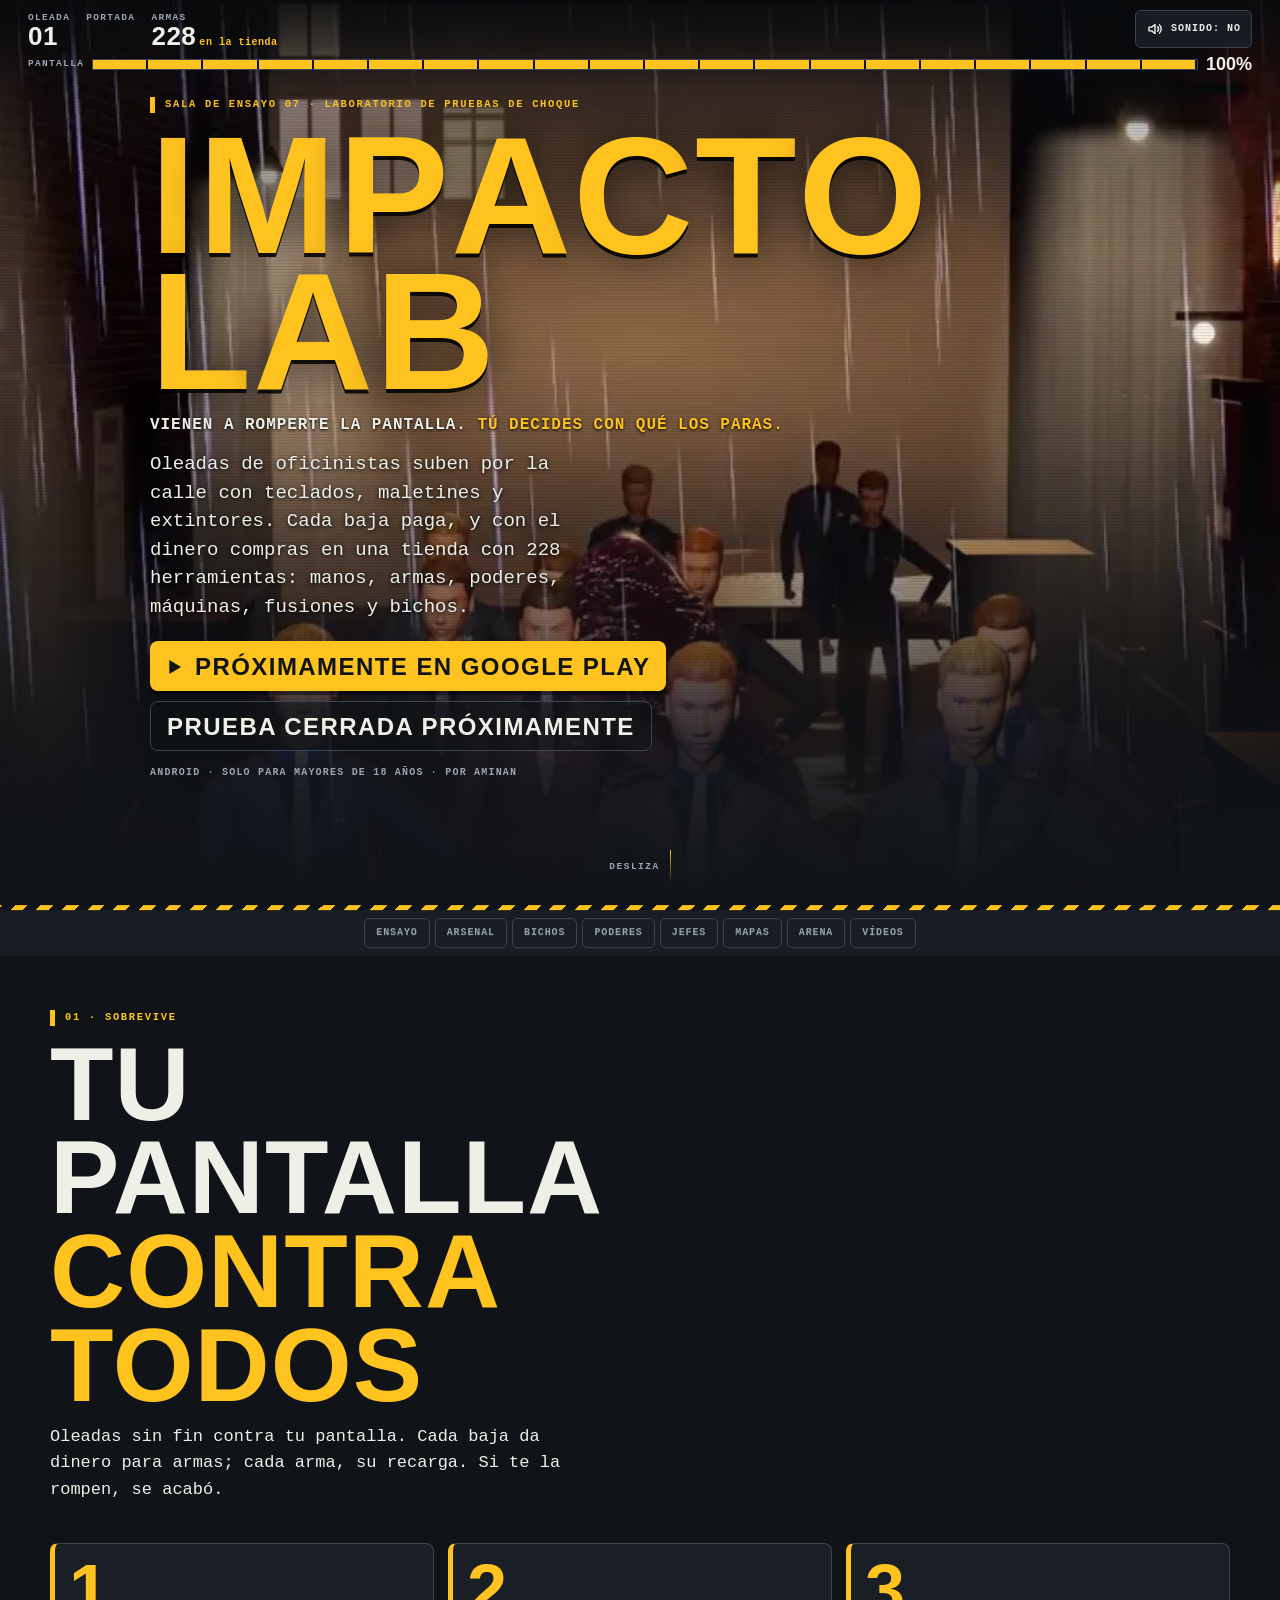
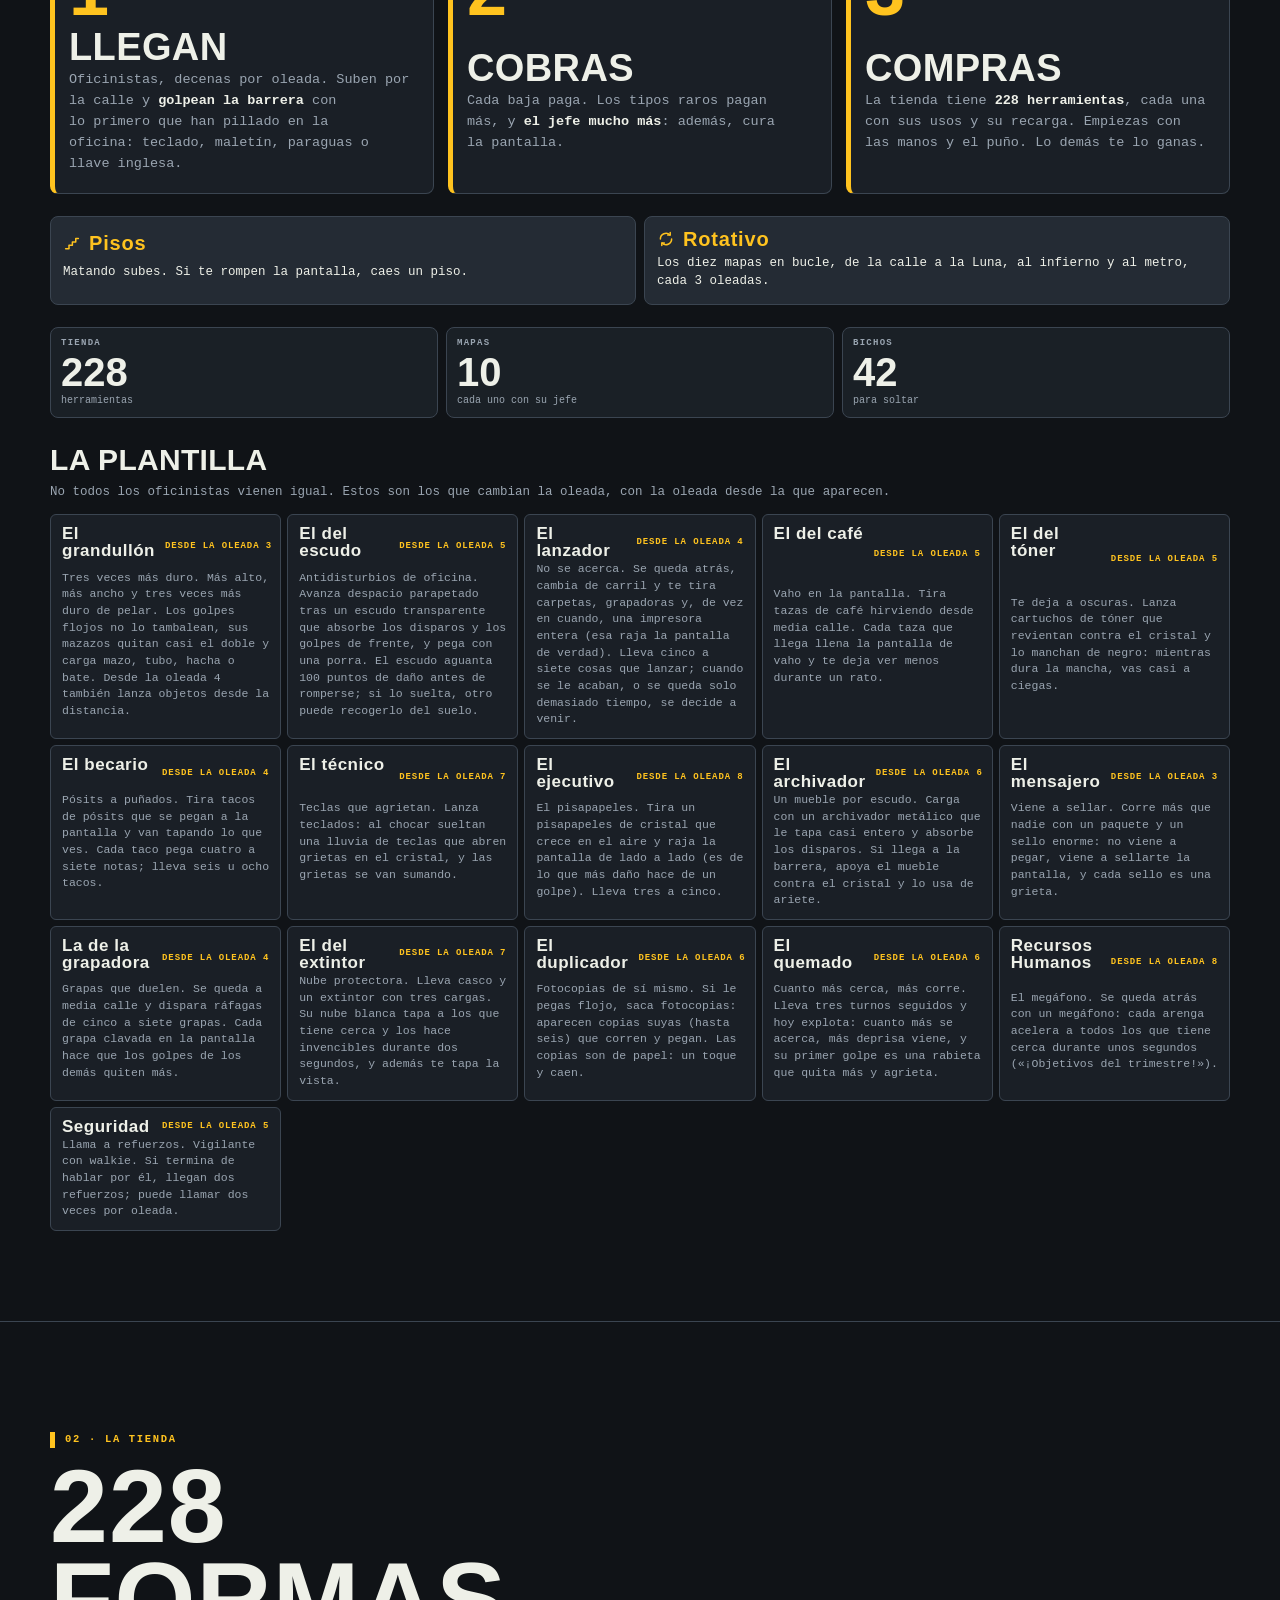
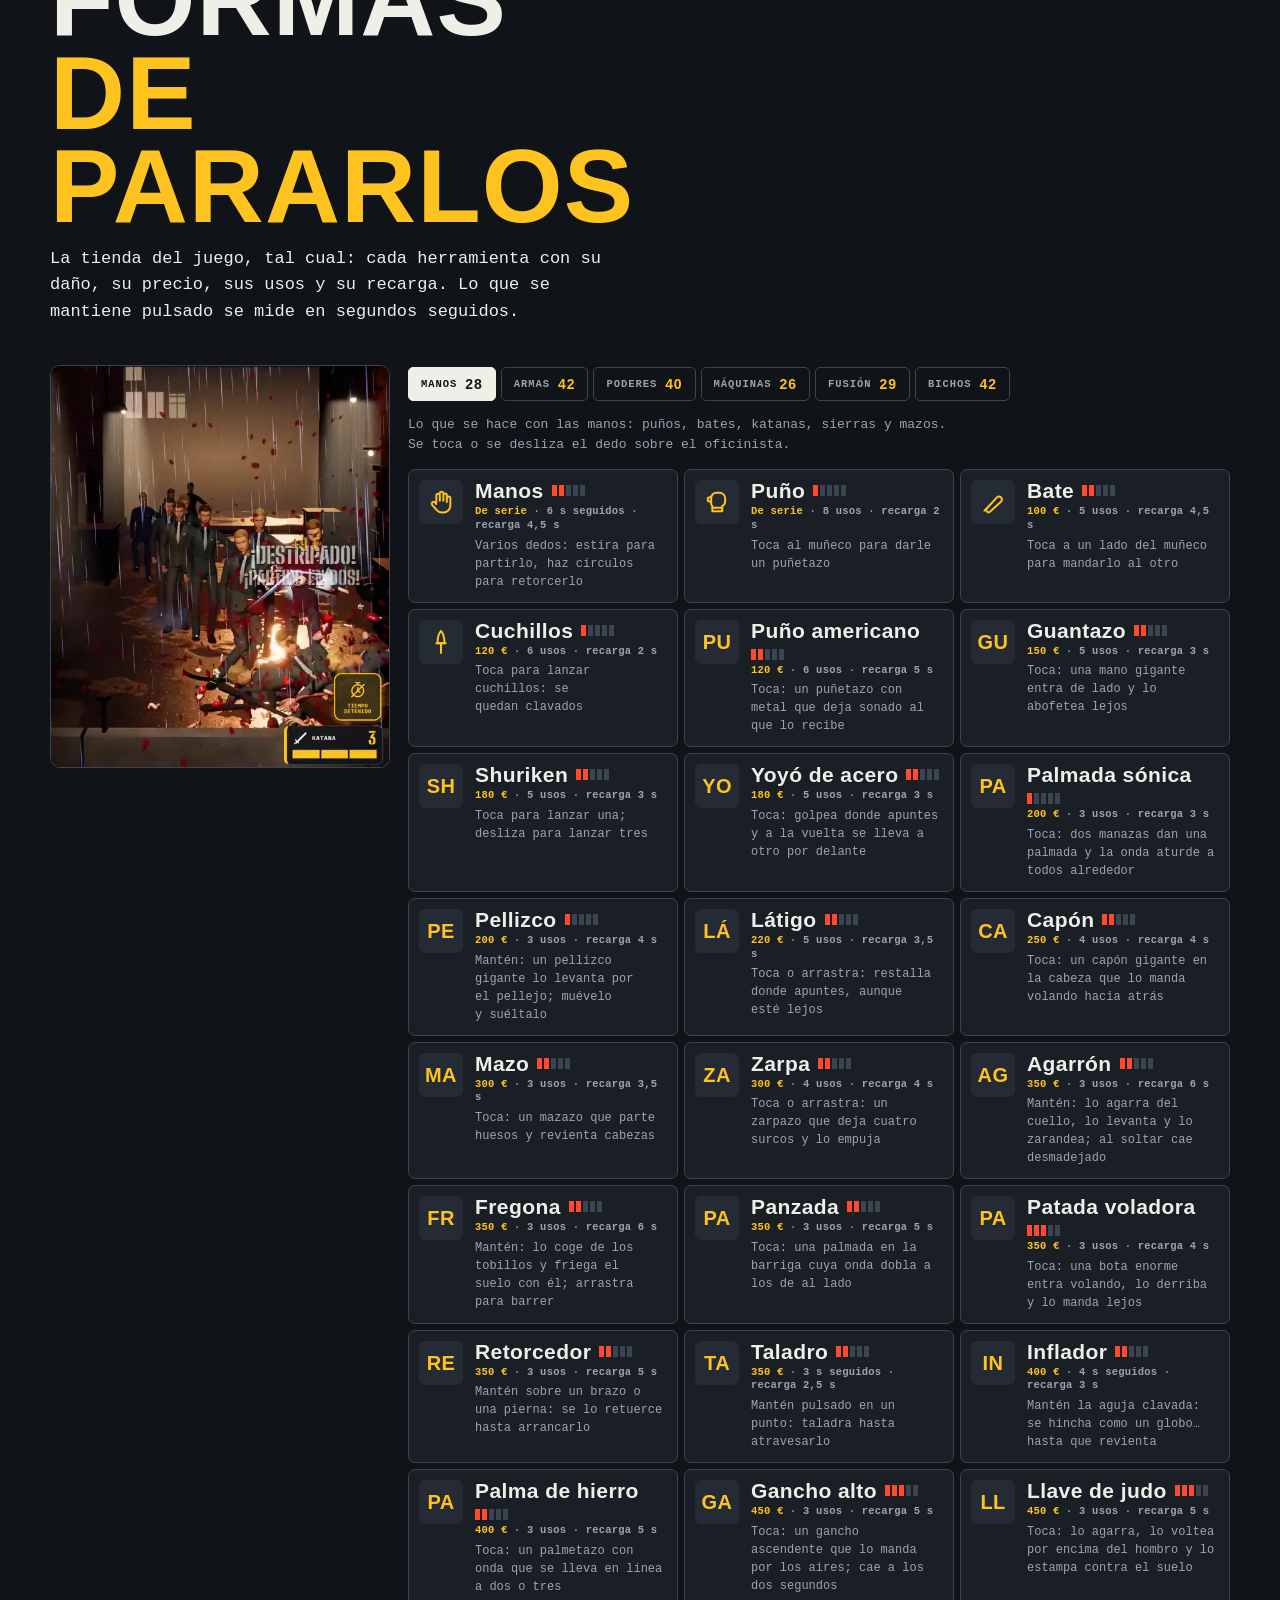
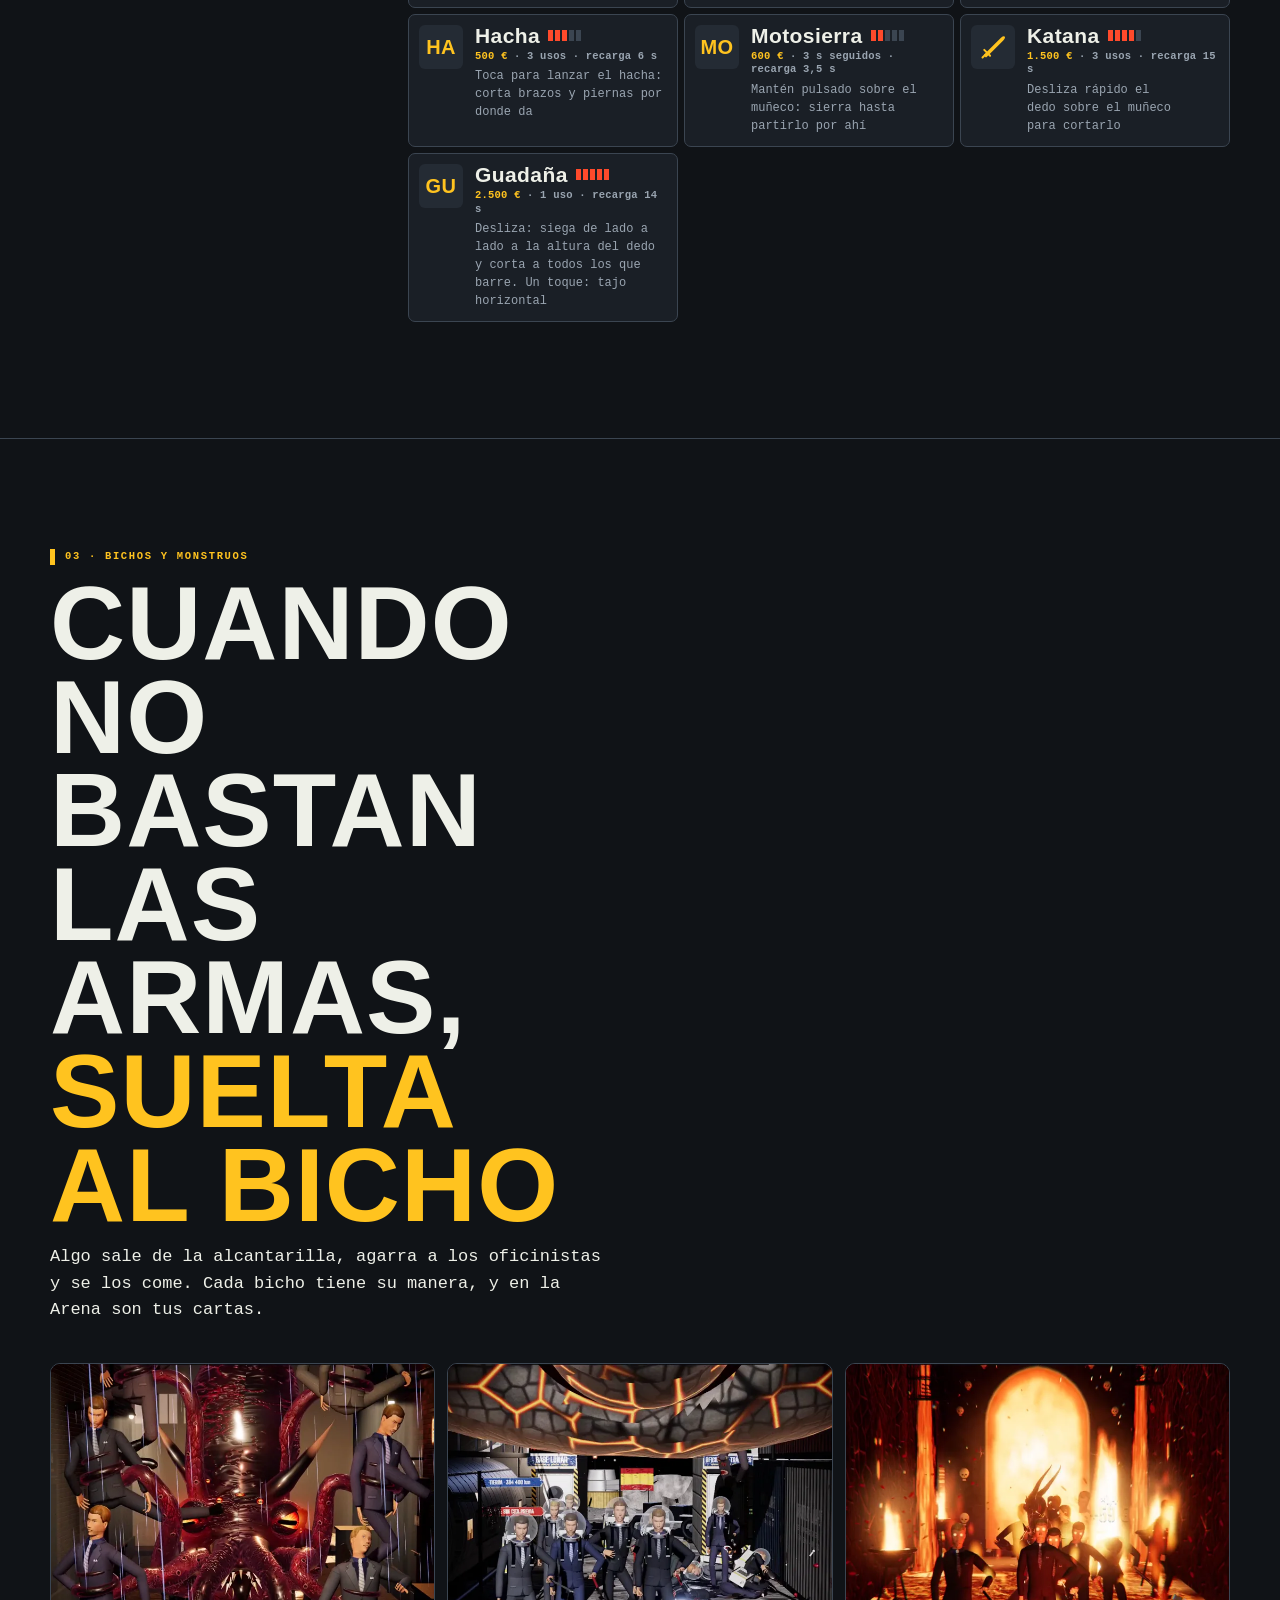
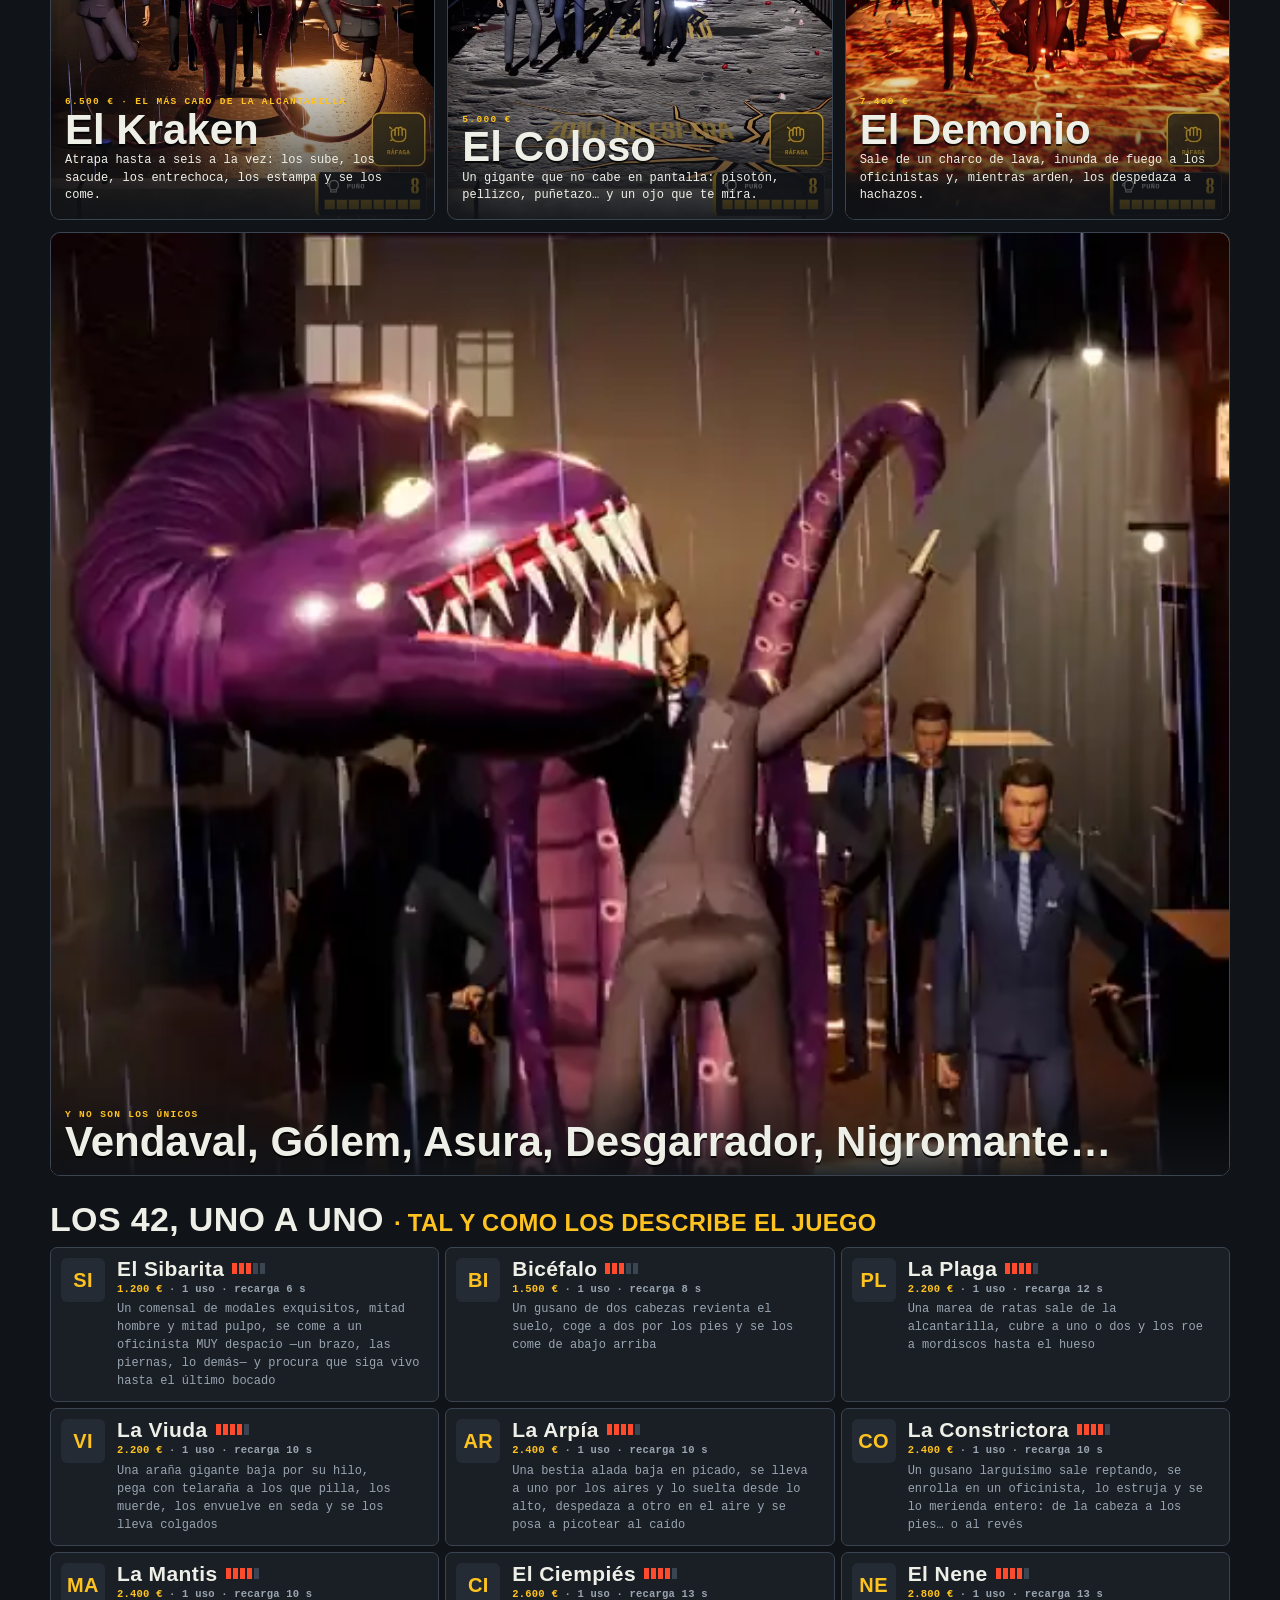
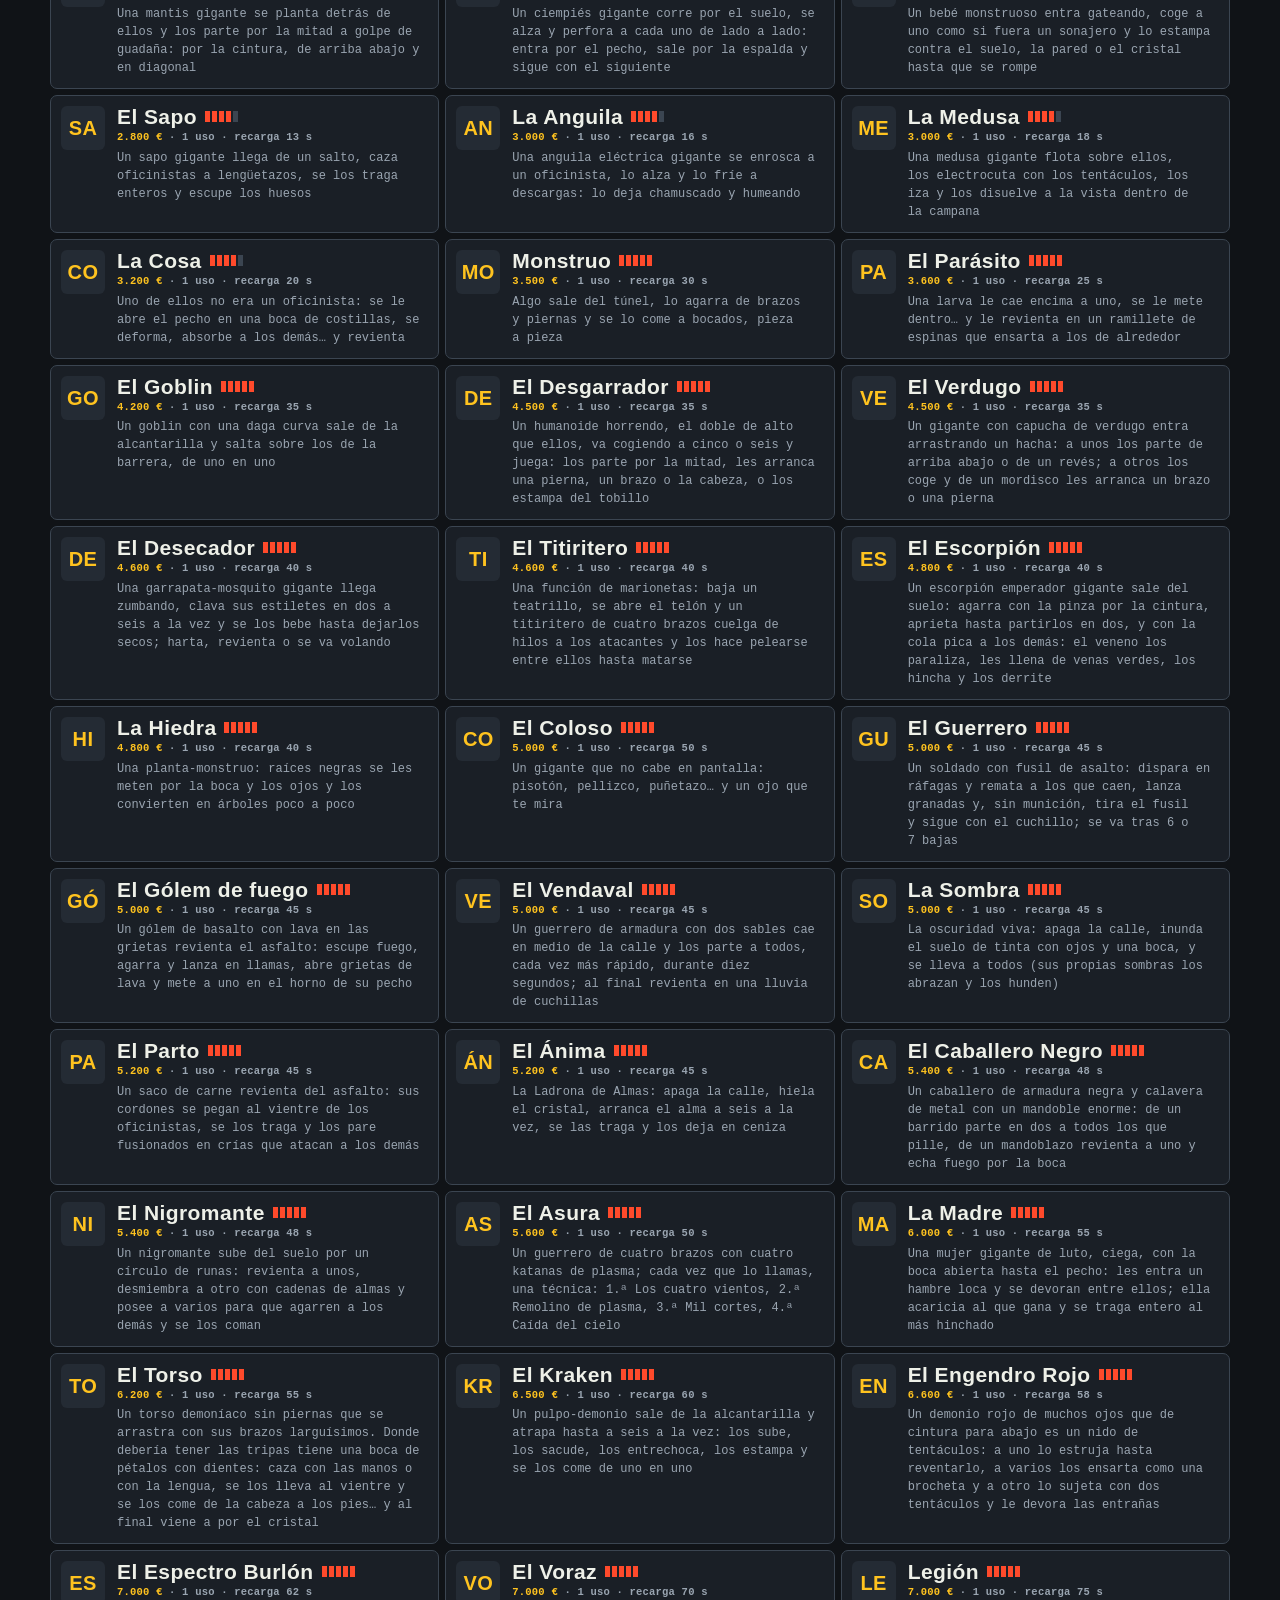
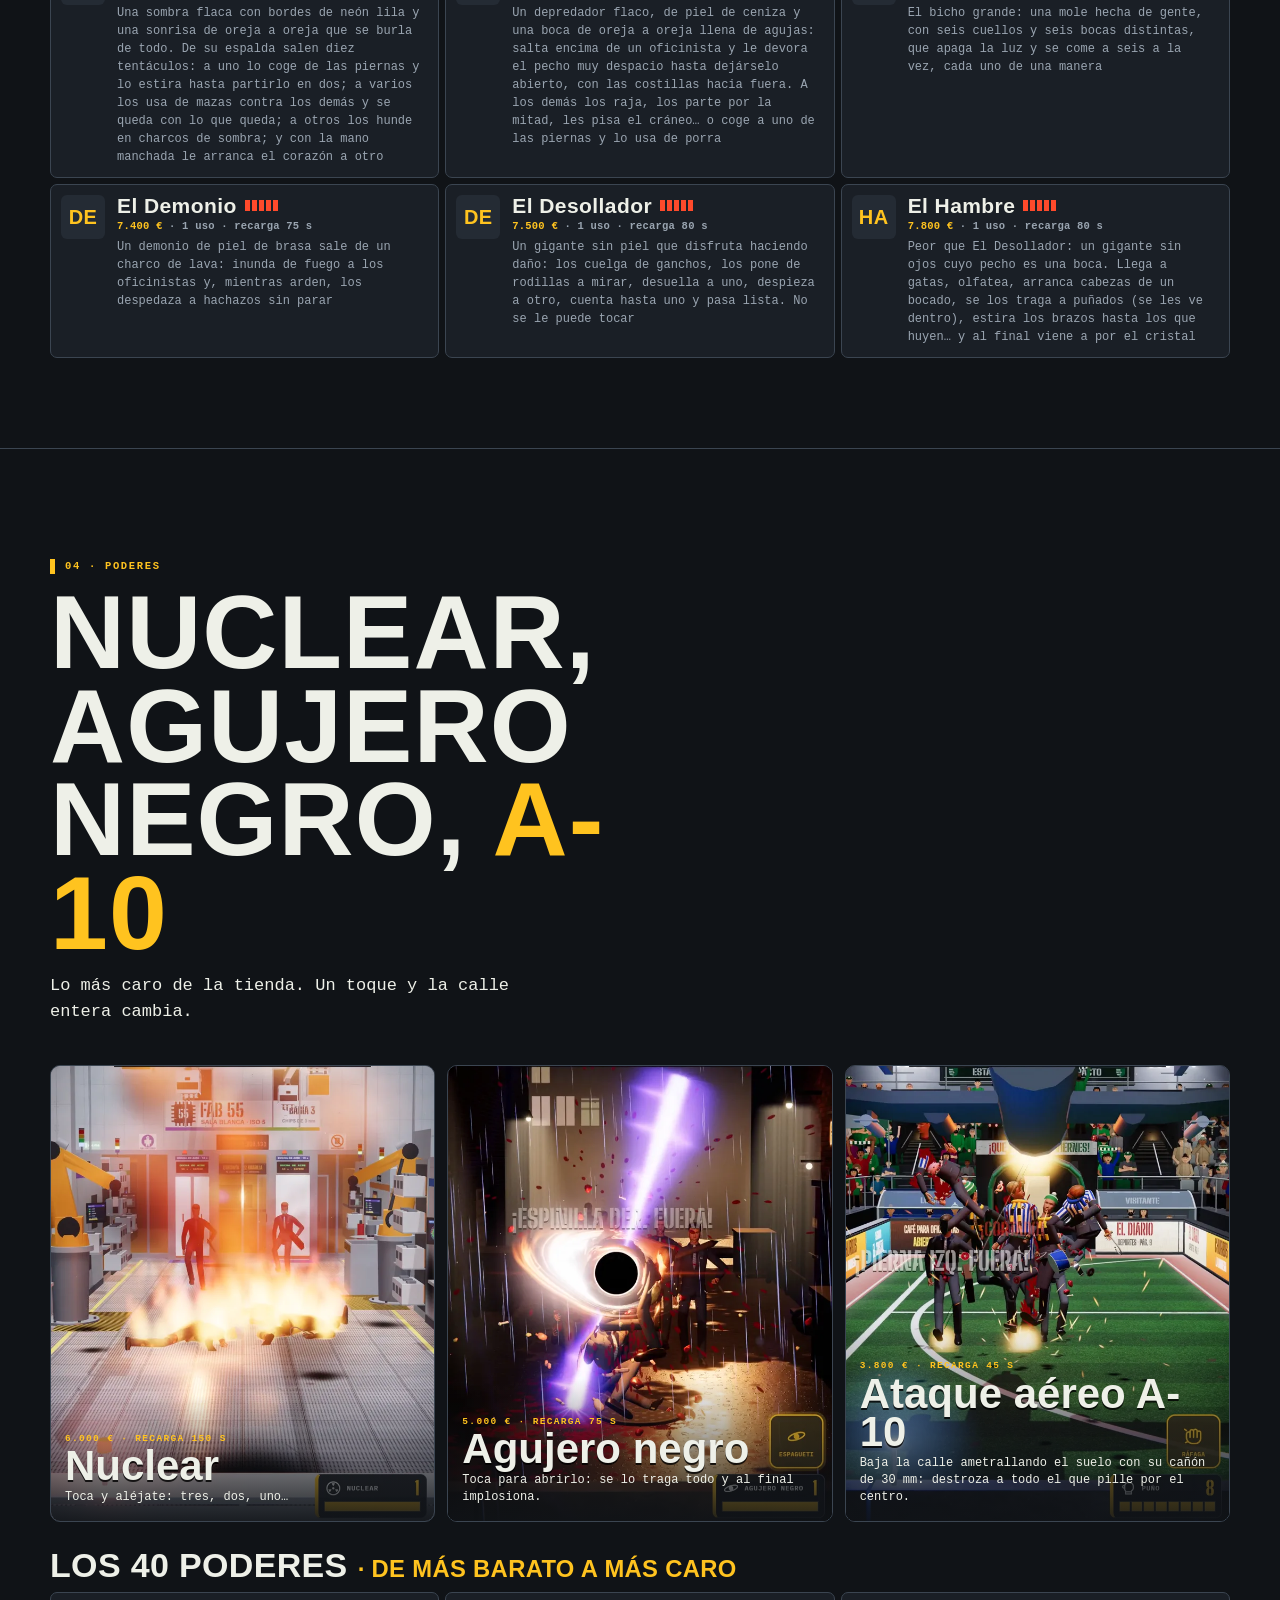
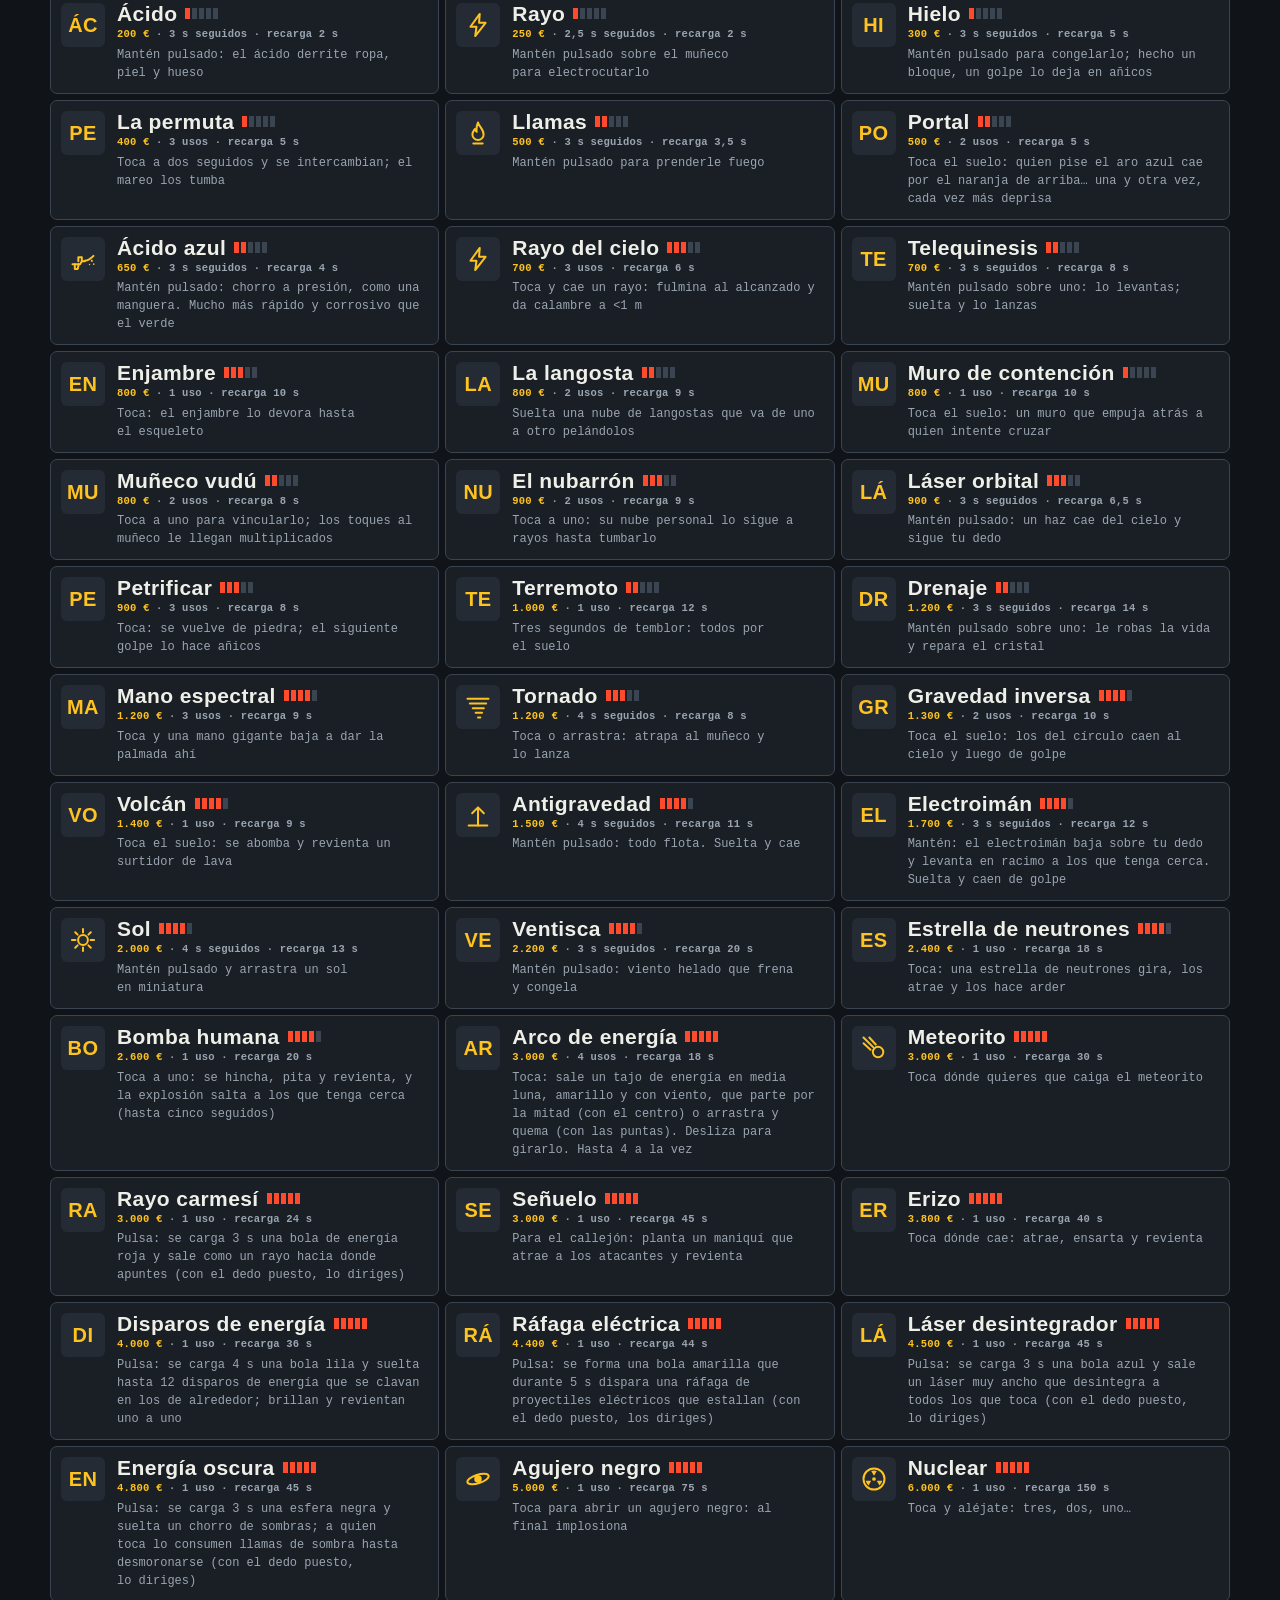
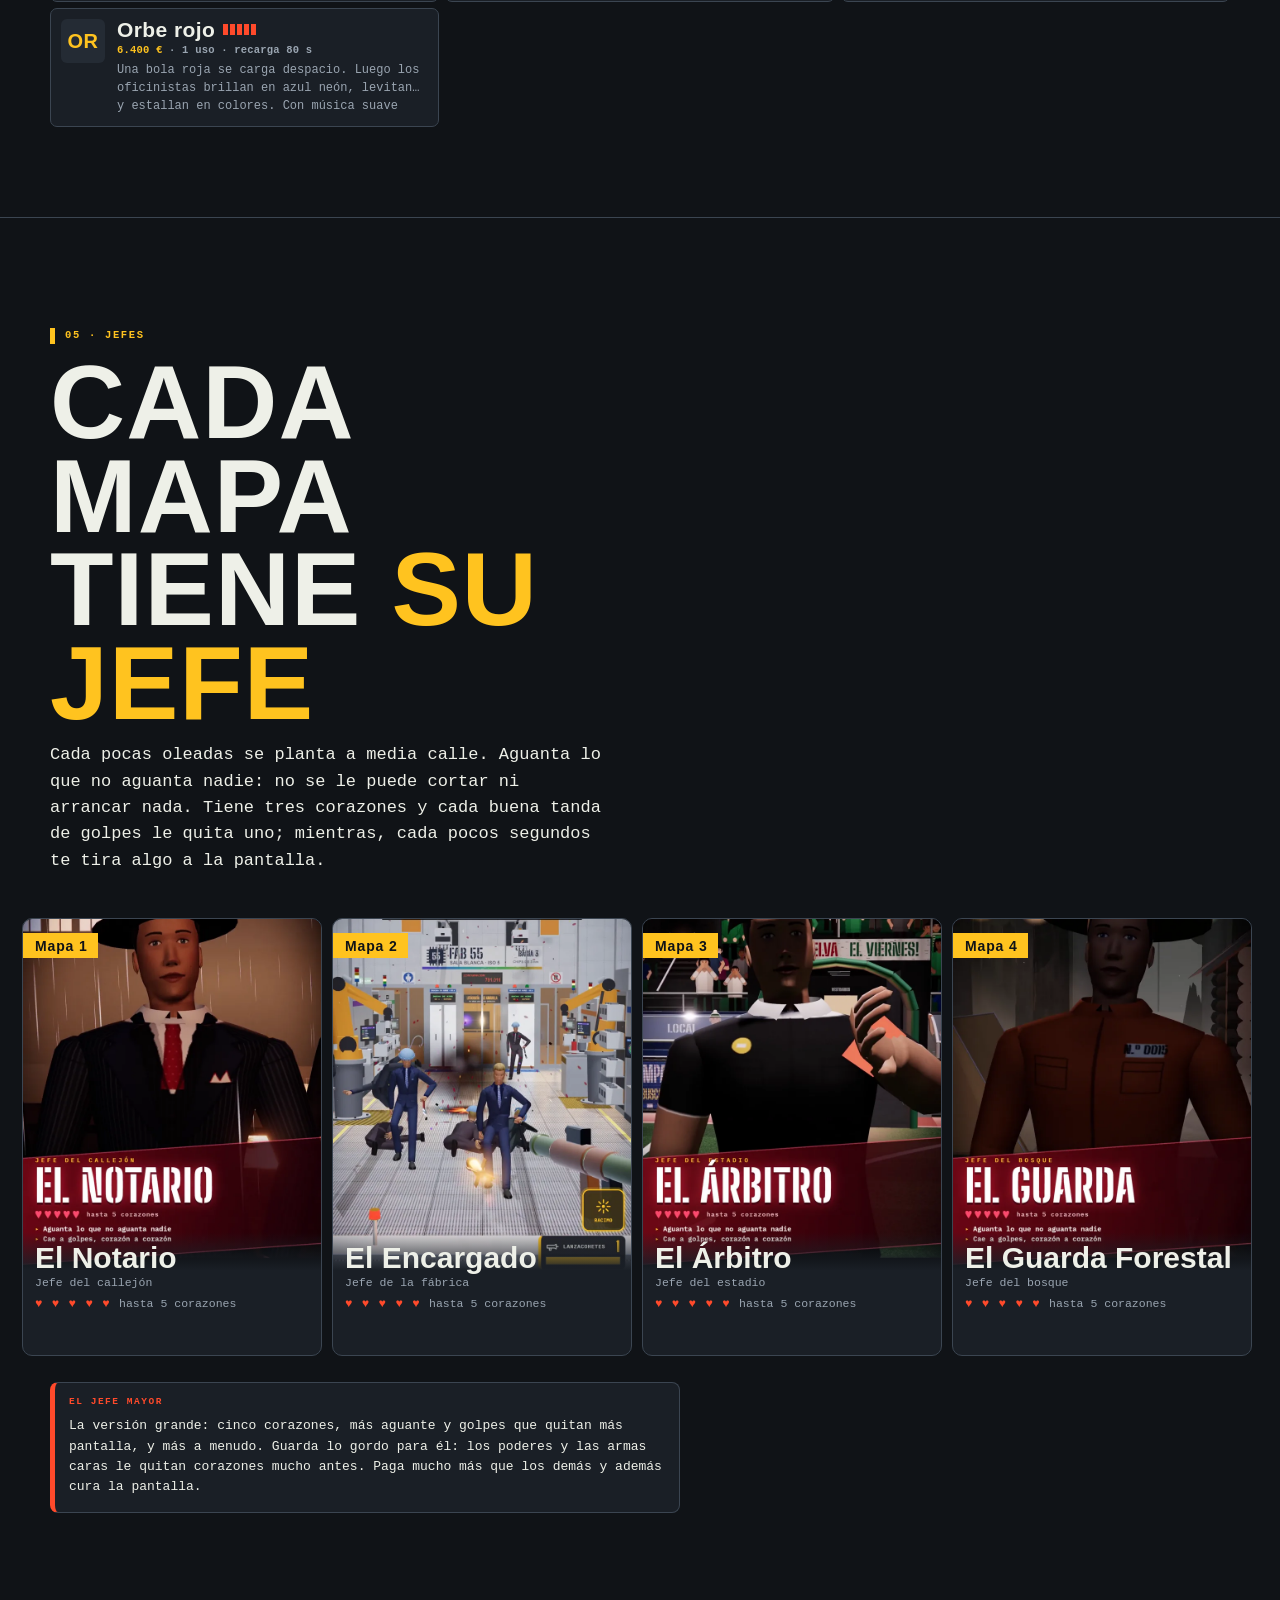
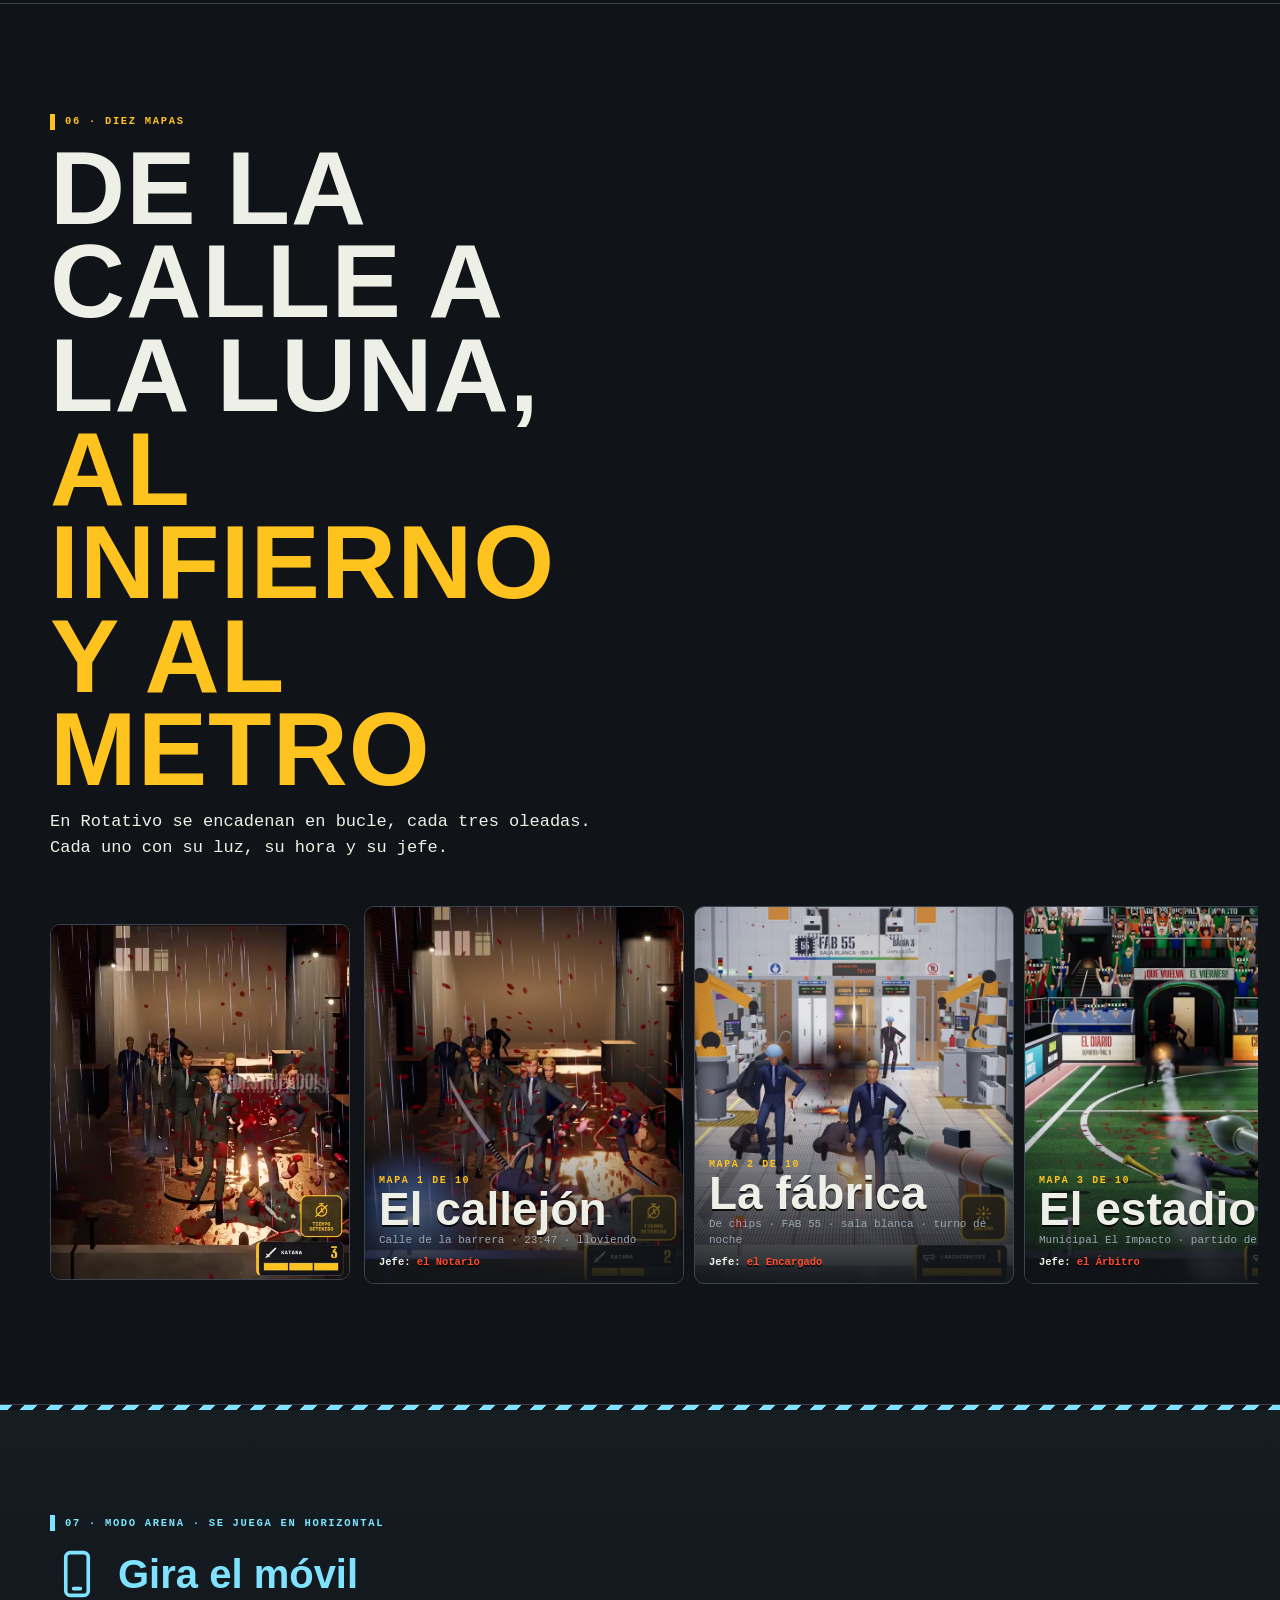
==== commit 53e74c76: "Caos Total e Impacto Lab, independientes: la raíz vuelve a hablar solo de Caos Total y la web de Imp" ====
--- a/impactolab/index.html
+++ b/impactolab/index.html
@@ -51,8 +51,8 @@
       "applicationCategory": "Game",
       "playMode": "SinglePlayer",
       "contentRating": "Solo para mayores de 18 años",
-      "author": { "@id": "https://aminacomunicaciones-a11y.github.io/#aminan" },
-      "publisher": { "@id": "https://aminacomunicaciones-a11y.github.io/#aminan" },
+      "author": { "@id": "https://aminacomunicaciones-a11y.github.io/impactolab/#aminan" },
+      "publisher": { "@id": "https://aminacomunicaciones-a11y.github.io/impactolab/#aminan" },
       "trailer": {
         "@type": "VideoObject",
         "name": "Impacto Lab · Armas y bichos",
@@ -66,10 +66,10 @@
     },
     {
       "@type": "Organization",
-      "@id": "https://aminacomunicaciones-a11y.github.io/#aminan",
+      "@id": "https://aminacomunicaciones-a11y.github.io/impactolab/#aminan",
       "name": "Aminan",
-      "url": "https://aminacomunicaciones-a11y.github.io/",
-      "logo": "https://aminacomunicaciones-a11y.github.io/img/icon-512.png",
+      "url": "https://aminacomunicaciones-a11y.github.io/impactolab/",
+      "logo": "https://aminacomunicaciones-a11y.github.io/impactolab/img/icon/icon-512.png",
       "sameAs": ["https://www.tiktok.com/@caostotalneon"]
     },
     {
@@ -78,8 +78,7 @@
       "url": "https://aminacomunicaciones-a11y.github.io/impactolab/",
       "name": "Impacto Lab · Próximamente en Google Play",
       "inLanguage": "es",
-      "about": { "@id": "https://aminacomunicaciones-a11y.github.io/impactolab/#juego" },
-      "isPartOf": { "@id": "https://aminacomunicaciones-a11y.github.io/#sitio" }
+      "about": { "@id": "https://aminacomunicaciones-a11y.github.io/impactolab/#juego" }
     }
   ]
 }
@@ -343,7 +342,6 @@
     <div class="row">
       <a href="https://aminacomunicaciones-a11y.github.io/impacto-lab/privacidad/">Política de privacidad</a>
       <a href="https://www.tiktok.com/@caostotalneon" rel="noopener">TikTok: @caostotalneon</a>
-      <a href="https://aminacomunicaciones-a11y.github.io/">Aminan</a>
     </div>
     <p class="row">Esta web no usa cookies, ni analítica, ni formularios. Los vídeos solo se cargan cuando los ves y el sonido está apagado hasta que lo enciendes.</p>
   </div>
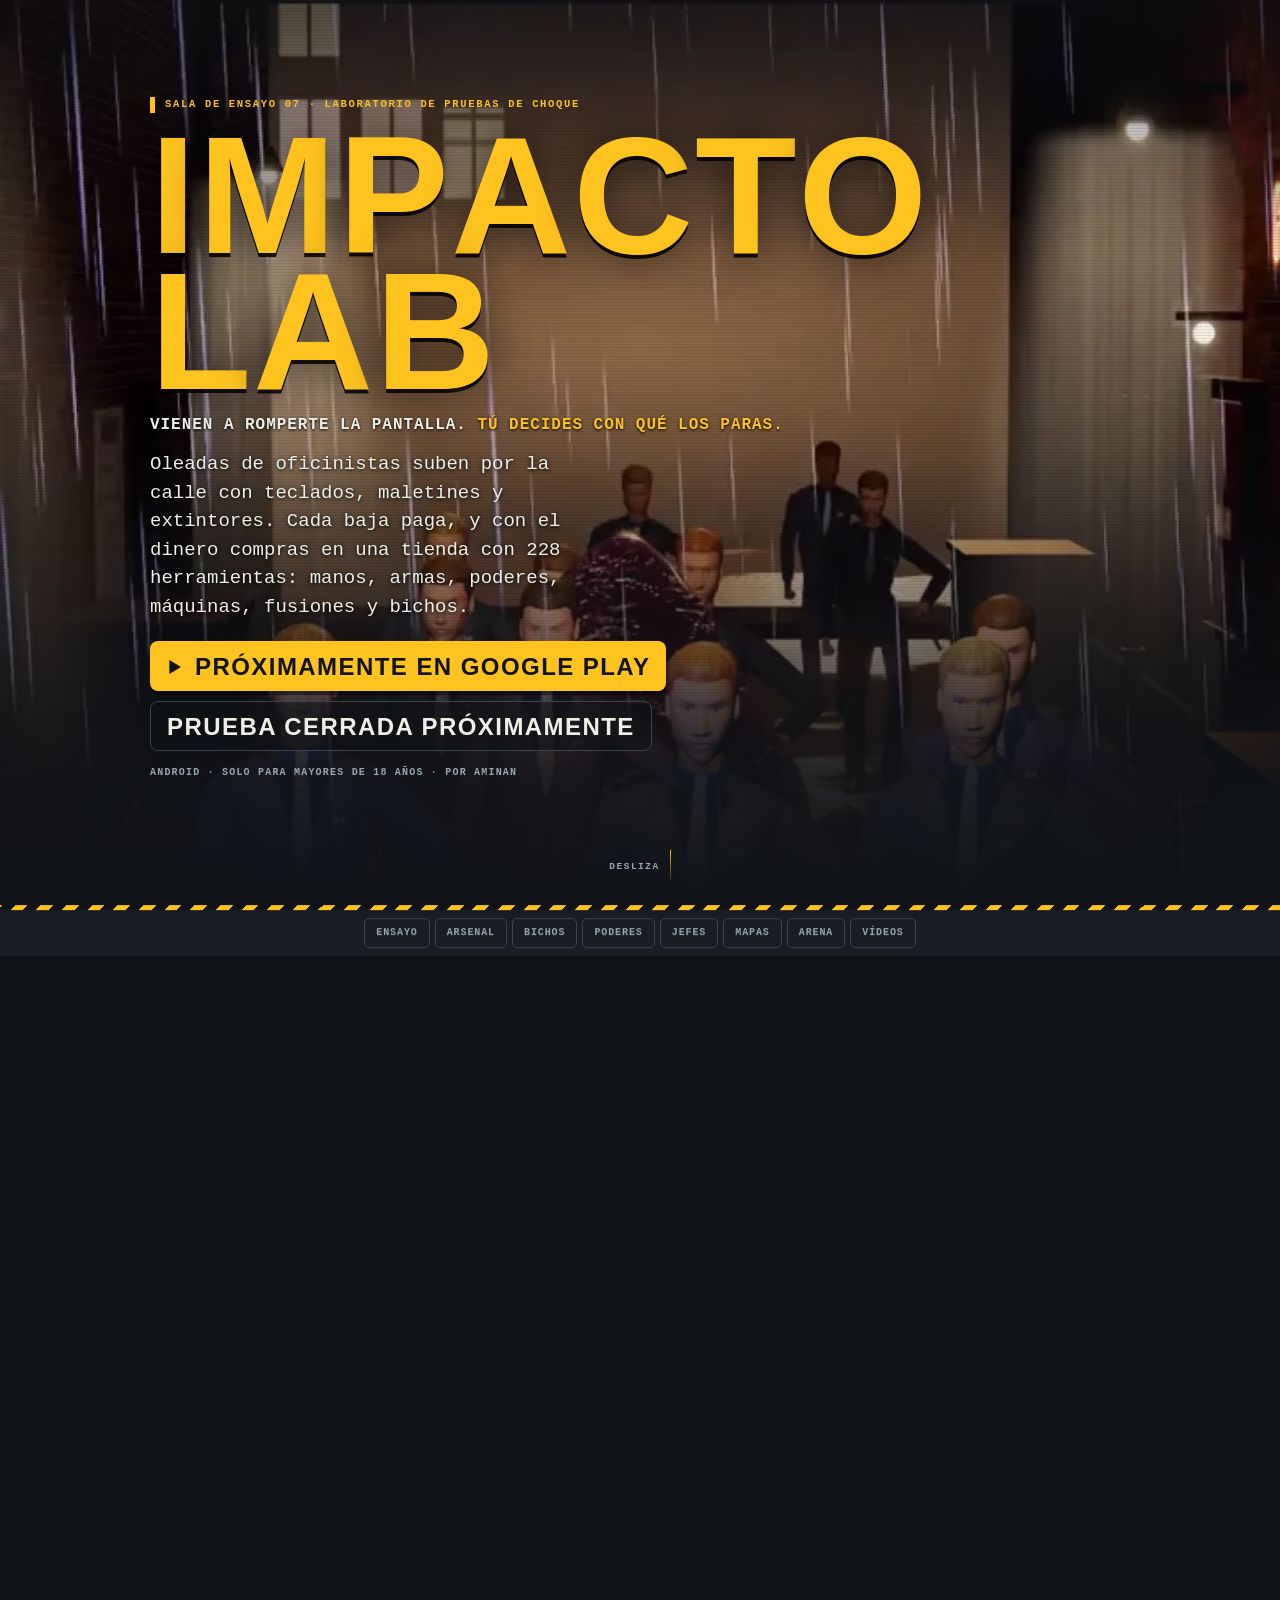
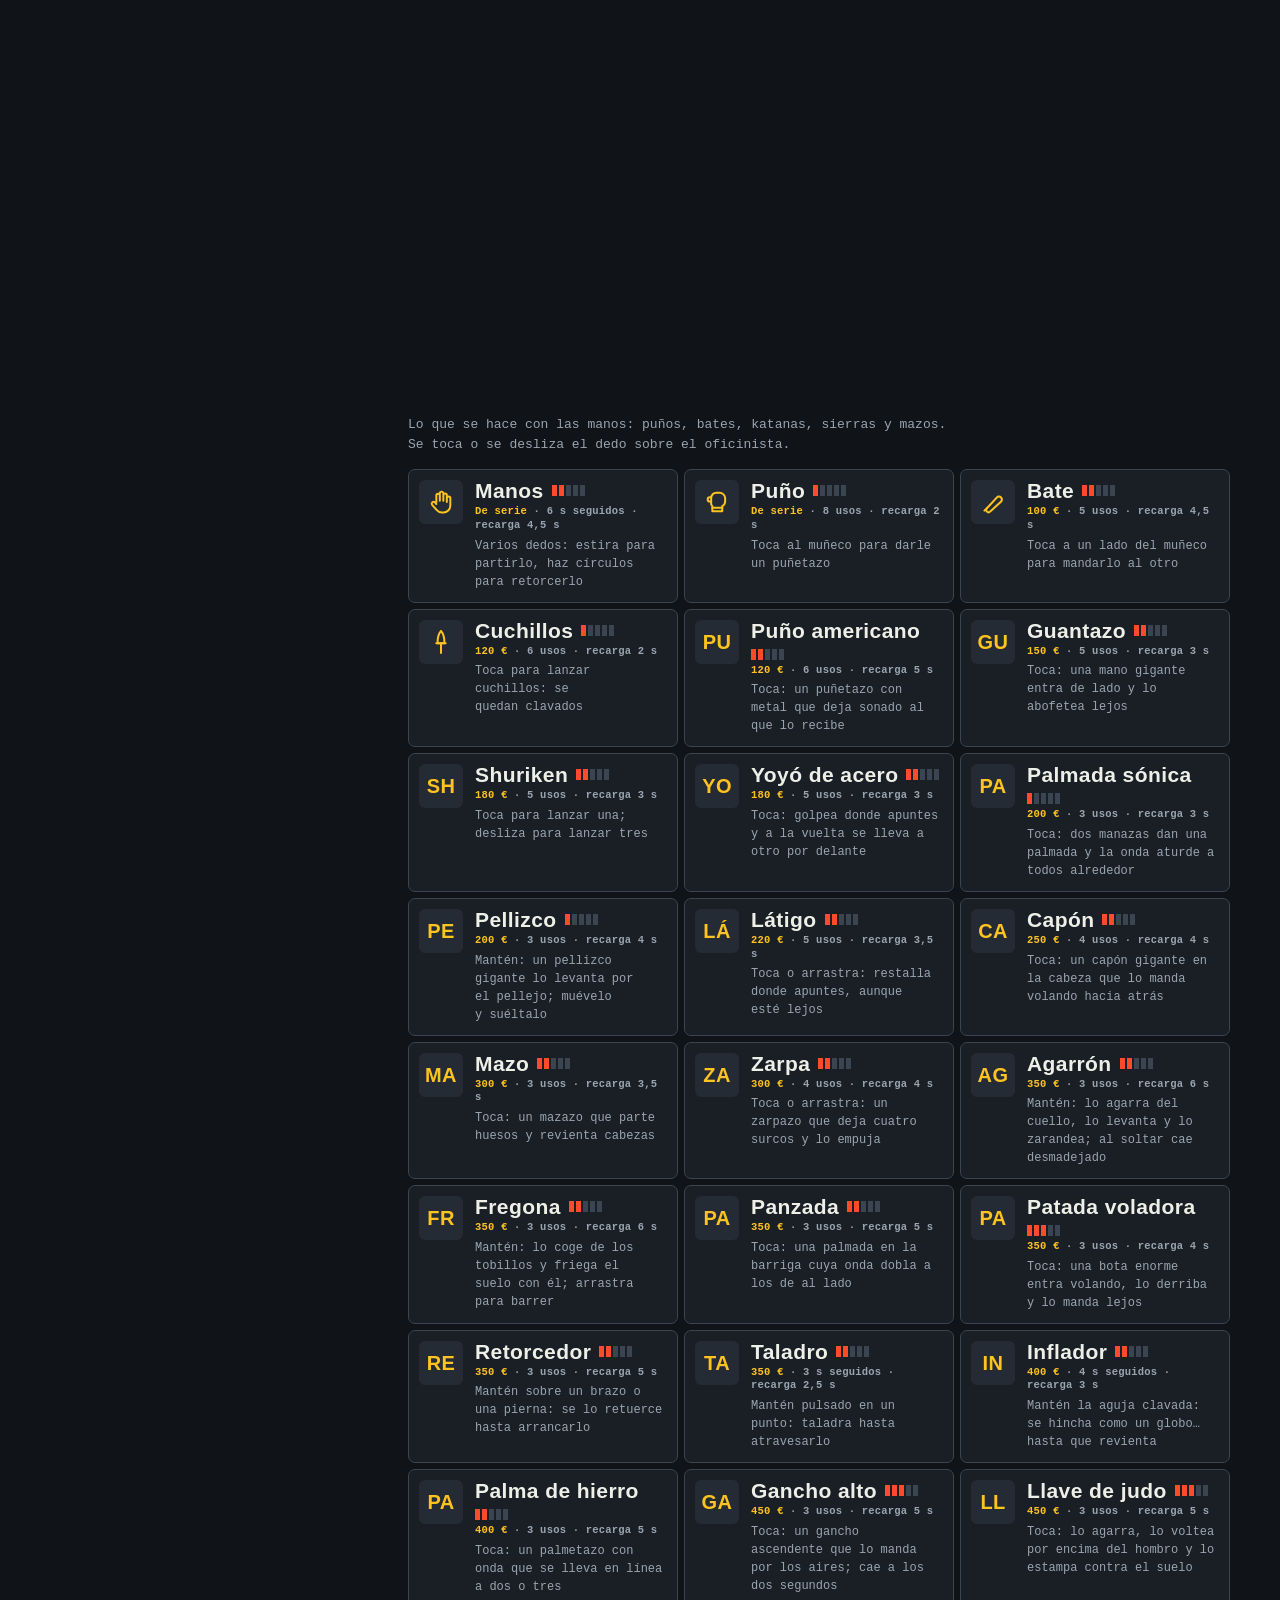
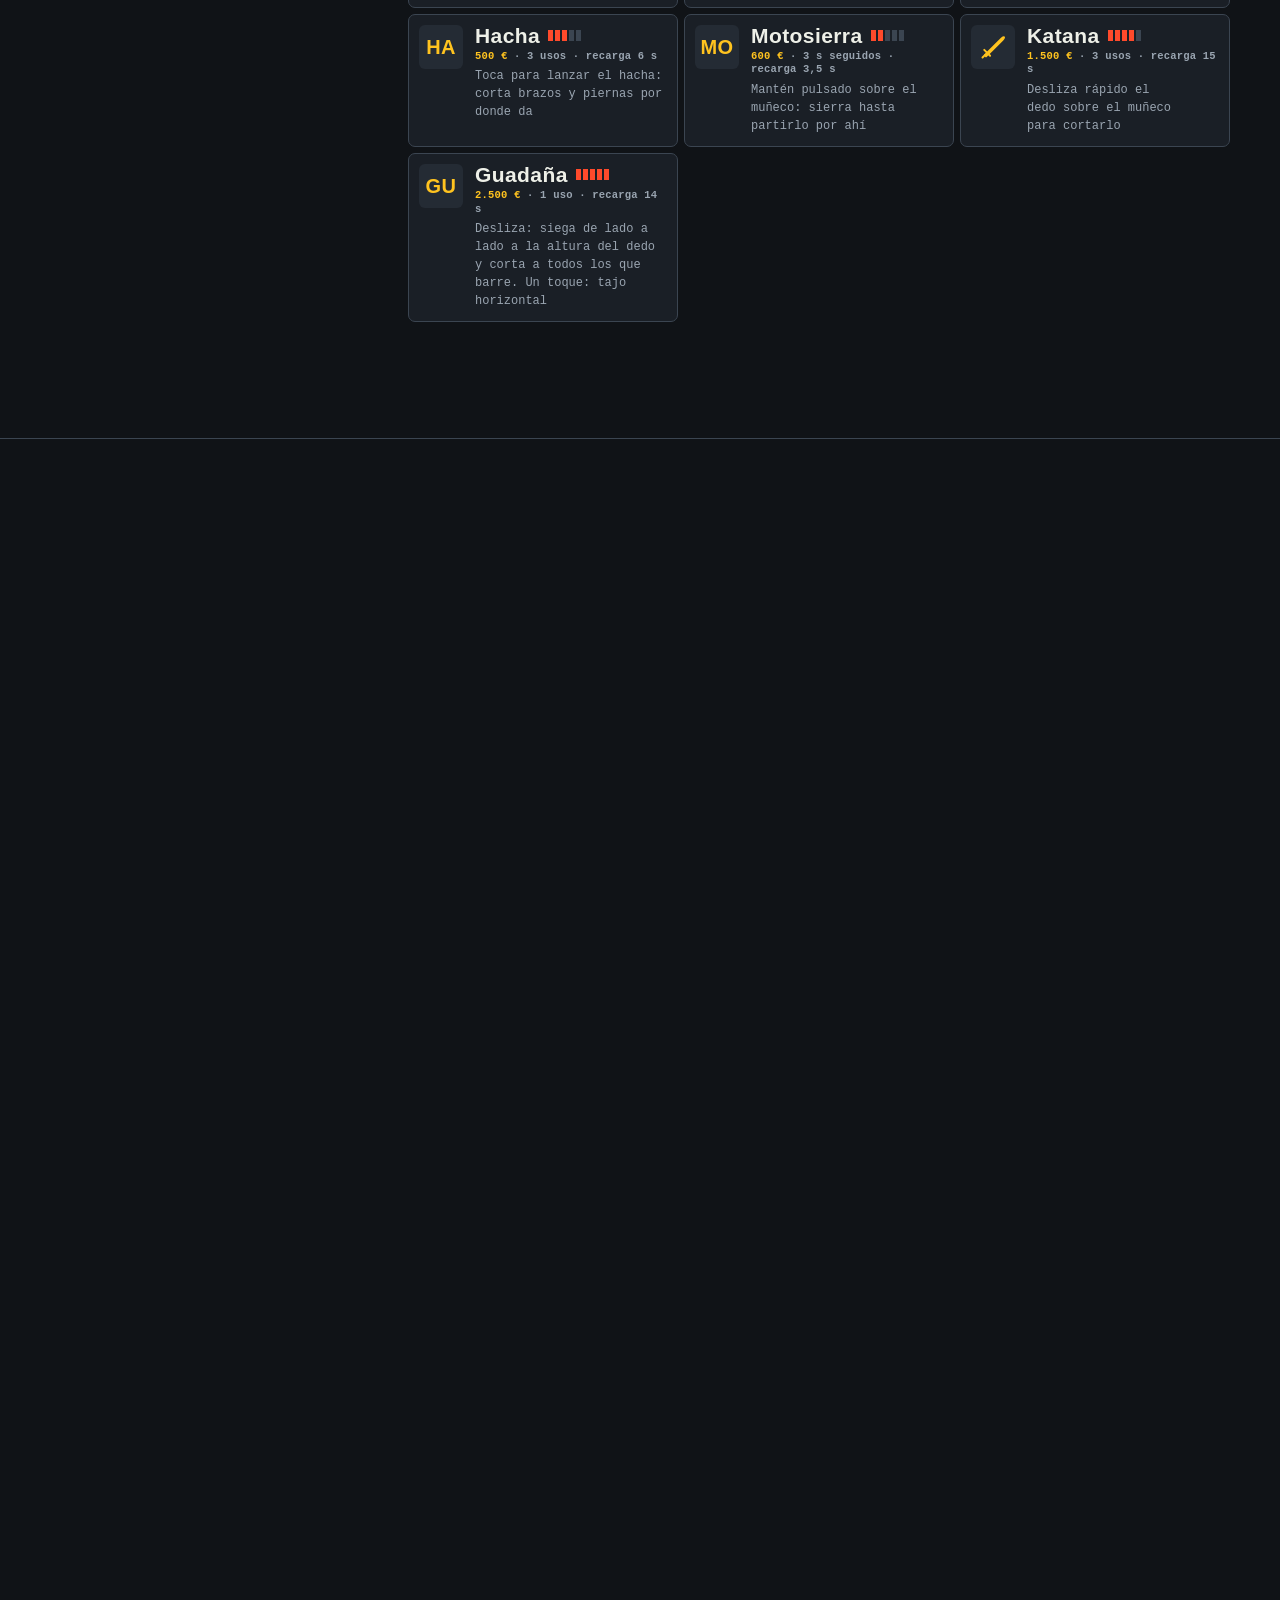
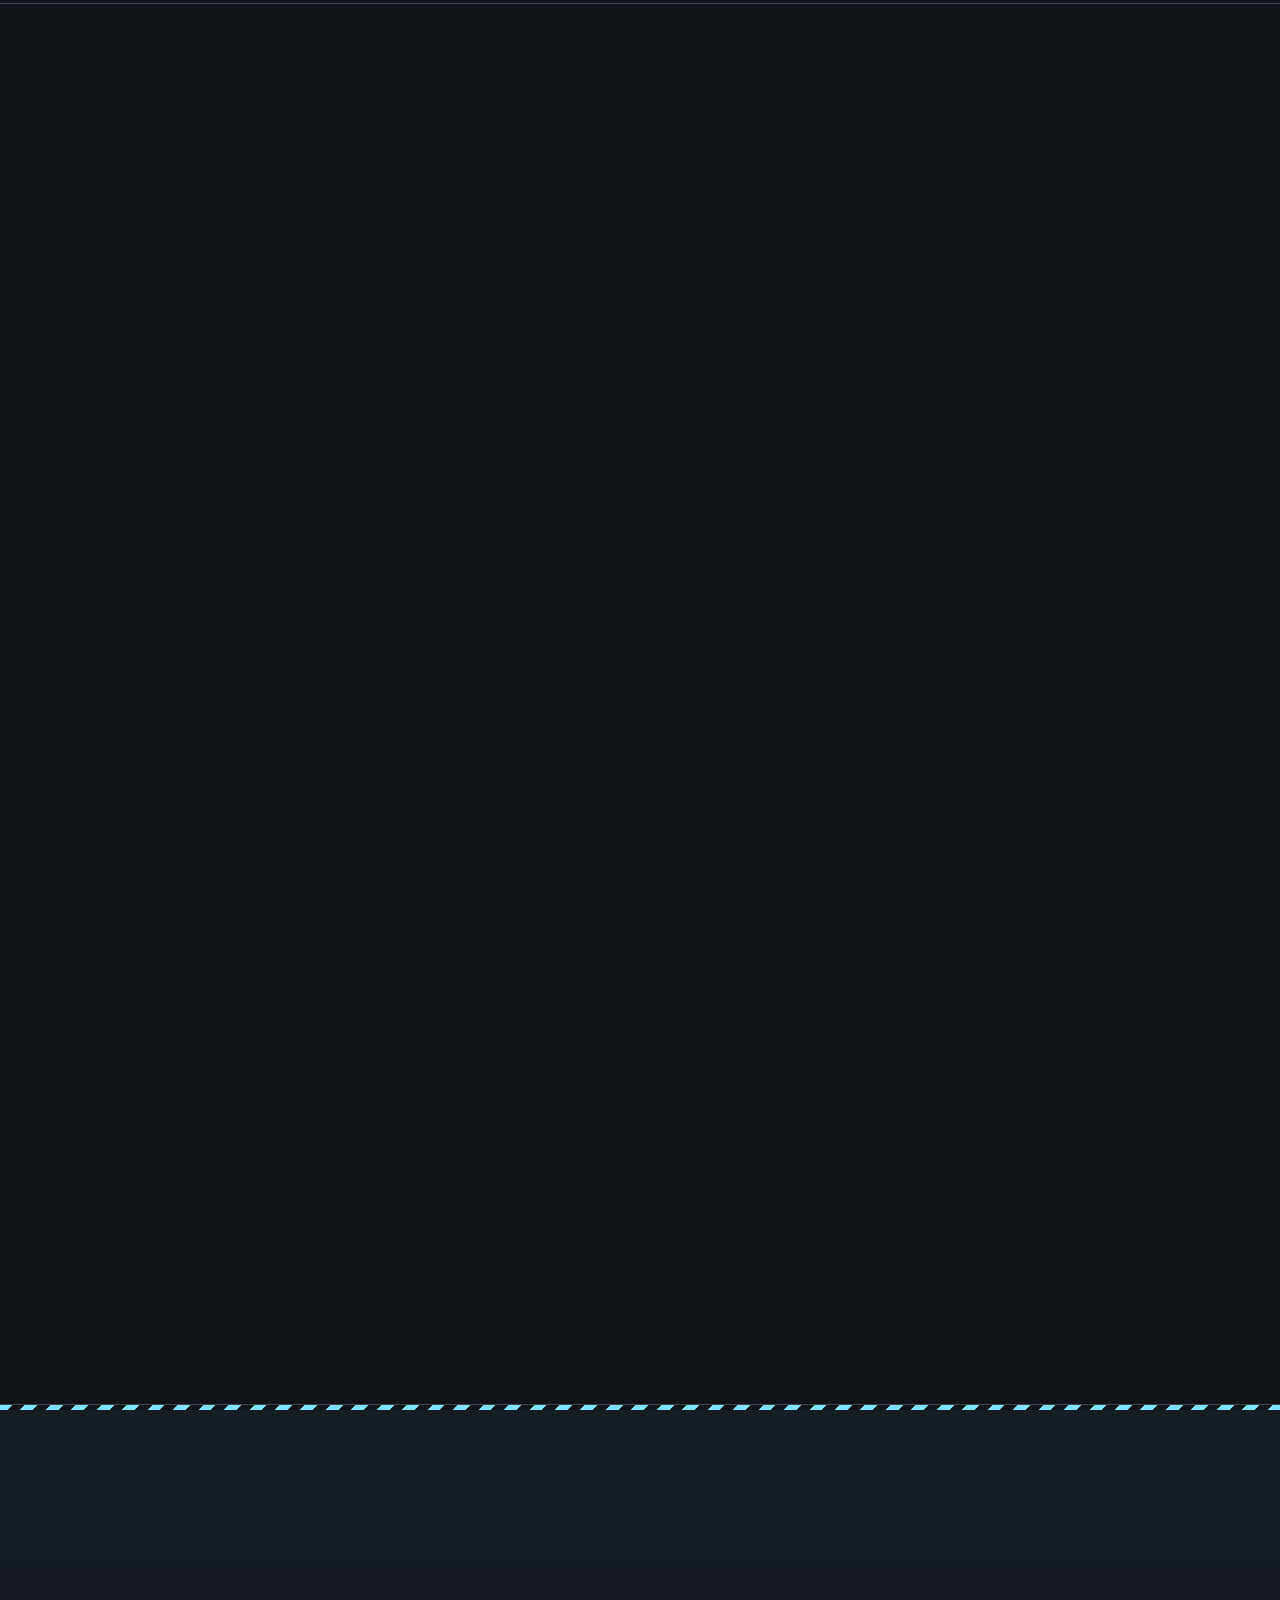
==== commit c9662934: "La web de Impacto Lab se ve aunque el JS no llegue: sin bloqueo de scroll, arranque con salida autom" ====
--- a/impactolab/index.html
+++ b/impactolab/index.html
@@ -2,6 +2,7 @@
 <html lang="es">
 <head>
 <meta charset="utf-8">
+<script>document.documentElement.className+=" js";</script>
 <meta name="viewport" content="width=device-width, initial-scale=1, viewport-fit=cover">
 <title>Impacto Lab · Próximamente en Google Play</title>
 <meta name="description" content="Juego de acción para Android: oleadas de oficinistas vienen a romperte la pantalla y tú tienes 228 herramientas para pararlos, del Kraken a la bomba nuclear. Diez mapas con jefe y modo Arena en horizontal. Próximamente en Google Play.">
@@ -84,8 +85,9 @@
 }
 </script>
 </head>
-<body class="locked">
-
+<body>
+
+<noscript><style>#boot,#flash{display:none}</style></noscript>
 <div id="boot" aria-hidden="true">
   <b>IMPACTO LAB</b>
   <span id="bootMsg">Preparando la sala de ensayo…</span>
--- a/impactolab/css/style.css
+++ b/impactolab/css/style.css
@@ -24,10 +24,9 @@
   --hazard-arena:repeating-linear-gradient(-45deg,var(--arena) 0 9px,var(--asphalt) 9px 18px);
   --ease:cubic-bezier(.2,.8,.2,1);
 }
-html{box-sizing:border-box;scroll-behavior:smooth;-webkit-text-size-adjust:100%}
+html{box-sizing:border-box;scroll-behavior:smooth;-webkit-text-size-adjust:100%;overflow-x:hidden}
 *,*::before,*::after{box-sizing:inherit}
 body{margin:0;background:var(--asphalt);color:var(--paper);font:500 15px/1.55 var(--mono);overflow-x:hidden;-webkit-tap-highlight-color:transparent}
-body.locked{overflow:hidden}
 img,video,svg{display:block;max-width:100%}
 a{color:var(--safety)}
 button{font:inherit;color:inherit;cursor:pointer;touch-action:manipulation;background:none;border:0;padding:0}
@@ -38,7 +37,9 @@
 .sr{position:absolute;width:1px;height:1px;overflow:hidden;clip-path:inset(50%);white-space:nowrap}
 
 /* ---------- arranque: la sala se enciende ---------- */
-#boot{position:fixed;inset:0;z-index:60;background:var(--asphalt);display:grid;place-content:center;gap:12px;text-align:center;padding:0 24px;
+html:not(.js) #boot{display:none}
+@keyframes bootgone{to{visibility:hidden;opacity:0;pointer-events:none}}
+#boot{animation:bootgone 0s 4s forwards;position:fixed;inset:0;top:0;left:0;right:0;bottom:0;z-index:60;background:var(--asphalt);display:grid;place-content:center;gap:12px;text-align:center;padding:0 24px;
   transition:clip-path .7s var(--ease),visibility 0s .7s}
 #boot b{font:800 clamp(46px,12vw,92px)/.9 var(--display);color:var(--safety);letter-spacing:.02em}
 #boot span{font:500 12px/1.4 var(--mono);color:var(--mute);min-height:1.4em}
@@ -52,7 +53,8 @@
 
 /* ---------- instrumentos arriba ---------- */
 #hud{position:fixed;left:0;right:0;top:0;z-index:40;padding:10px var(--gutter) 14px;display:grid;grid-template-columns:1fr auto;gap:7px 10px;align-items:end;
-  pointer-events:none;background:linear-gradient(rgba(8,10,12,.82),rgba(8,10,12,0));transform:translateY(-110%);transition:transform .5s var(--ease)}
+  pointer-events:none;background:linear-gradient(rgba(8,10,12,.82),rgba(8,10,12,0));transition:transform .5s var(--ease)}
+html.js #hud{transform:translateY(-110%)}
 #hud.on{transform:none}
 .readouts{display:flex;gap:16px;min-width:0}
 .ro{display:flex;flex-direction:column;gap:2px;min-width:0}
@@ -75,8 +77,9 @@
 
 /* ---------- bastidor abajo: las categorías son el índice ---------- */
 #dock{position:fixed;left:0;right:0;bottom:0;z-index:40;background:rgba(26,31,38,.96);backdrop-filter:blur(6px);
-  border-top:5px solid transparent;border-image:var(--hazard) 5;transform:translateY(110%);transition:transform .5s var(--ease);
-  padding-bottom:env(safe-area-inset-bottom,0)}
+  border-top:5px solid transparent;border-image:var(--hazard) 5;transition:transform .5s var(--ease);
+  padding-bottom:env(safe-area-inset-bottom,0);-webkit-backdrop-filter:blur(6px)}
+html.js #dock{transform:translateY(110%)}
 #dock.on{transform:none}
 #dock nav{display:flex;gap:5px;padding:8px var(--gutter);overflow-x:auto;scrollbar-width:none;justify-content:safe center}
 #dock nav::-webkit-scrollbar{display:none}
@@ -98,9 +101,9 @@
   repeating-linear-gradient(0deg,rgba(0,0,0,.09) 0 1px,transparent 1px 3px)}
 
 /* ---------- portada ---------- */
-#hero{position:relative;min-height:100svh;display:grid;align-items:end;isolation:isolate;overflow:hidden;background:#000}
+#hero{position:relative;min-height:100vh;min-height:100svh;display:grid;align-items:end;isolation:isolate;overflow:hidden;background:#000}
 #hero .vid{position:absolute;inset:0;z-index:-1}
-#hero .vid video,#hero .vid img{opacity:0;transform:scale(1.08);transition:opacity 1.6s ease,transform 6s var(--ease)}
+html.js #hero .vid video,html.js #hero .vid img{opacity:0;transform:scale(1.08);transition:opacity 1.6s ease,transform 6s var(--ease)}
 body.go #hero .vid video,body.go #hero .vid img{opacity:1;transform:none}
 #hero .vid video.ready~img{opacity:0}
 #hero::after{content:"";position:absolute;inset:0;z-index:-1;pointer-events:none;background:
@@ -121,7 +124,7 @@
 .cta{display:inline-flex;align-items:center;gap:9px;min-height:50px;padding:10px 16px 8px;border-radius:8px;border:0;background:var(--safety);color:var(--asphalt);
   font:800 clamp(19px,4.6vw,24px)/1 var(--display);letter-spacing:.06em;text-transform:uppercase;text-decoration:none;box-shadow:0 4px 0 rgba(0,0,0,.45)}
 .cta svg{width:20px;height:20px;fill:currentColor}
-.cta.ghost{background:rgba(16,19,23,.6);color:var(--paper);border:1px solid var(--rule);box-shadow:none;backdrop-filter:blur(4px)}
+.cta.ghost{background:rgba(16,19,23,.6);color:var(--paper);border:1px solid var(--rule);box-shadow:none;-webkit-backdrop-filter:blur(4px);backdrop-filter:blur(4px)}
 .cta.arena{background:var(--arena)}
 .fine{font:600 10px/1.5 var(--mono);letter-spacing:.12em;text-transform:uppercase;color:var(--mute)}
 .scrollhint{position:absolute;left:0;right:0;bottom:16px;display:flex;justify-content:center;gap:10px;align-items:center;font:600 9.5px/1 var(--mono);letter-spacing:.16em;color:var(--mute);text-transform:uppercase}
@@ -129,7 +132,7 @@
 @keyframes drop{0%{transform:scaleY(0);transform-origin:top}50%{transform:scaleY(1);transform-origin:top}51%{transform-origin:bottom}100%{transform:scaleY(0);transform-origin:bottom}}
 
 /* entrada cinematográfica de la portada */
-.hero-in>*{opacity:0;transform:translateY(18px)}
+html.js .hero-in>*{opacity:0;transform:translateY(18px)}
 body.go .hero-in>*{animation:rise .9s var(--ease) forwards}
 body.go .hero-in>:nth-child(1){animation-delay:.1s}
 body.go .hero-in>:nth-child(2){animation:none;opacity:1;transform:none}
@@ -137,7 +140,7 @@
 body.go .hero-in>:nth-child(4){animation-delay:1.45s}
 body.go .hero-in>:nth-child(5){animation-delay:1.7s}
 body.go .hero-in>:nth-child(6){animation-delay:1.95s}
-#hero h1 span{opacity:0}
+html.js #hero h1 span{opacity:0}
 body.go #hero h1 span{animation:stamp .55s var(--ease) forwards}
 @keyframes stamp{0%{opacity:0;transform:scale(1.7) translateY(-14px);filter:blur(8px)}55%{opacity:1;transform:scale(.97);filter:blur(0)}100%{opacity:1;transform:none}}
 @keyframes rise{to{opacity:1;transform:none}}
@@ -158,10 +161,10 @@
 .sec .sub{font:500 clamp(14px,3.6vw,17px)/1.55 var(--mono);color:var(--paper);text-wrap:pretty}
 .sec .note{font:500 12.5px/1.55 var(--mono);color:var(--mute);text-wrap:pretty}
 .sec .note b{color:var(--paper);font-weight:600}
-.rv{opacity:0;transform:translateY(26px);transition:opacity .7s var(--ease),transform .9s var(--ease)}
+html.js .rv{opacity:0;transform:translateY(26px);transition:opacity .7s var(--ease),transform .9s var(--ease)}
 .rv.in{opacity:1;transform:none}
 .rv.d1{transition-delay:.12s}.rv.d2{transition-delay:.24s}.rv.d3{transition-delay:.36s}
-.wipe{clip-path:inset(0 100% 0 0);transition:clip-path 1s var(--ease)}
+html.js .wipe{clip-path:inset(0 100% 0 0);transition:clip-path 1s var(--ease)}
 .wipe.in{clip-path:inset(0 0 0 0)}
 .chips{display:flex;flex-wrap:wrap;gap:6px}
 .chip{font:600 11px/1 var(--mono);letter-spacing:.04em;padding:7px 9px;border-radius:5px;background:var(--plate);color:var(--paper);border:1px solid var(--rule)}
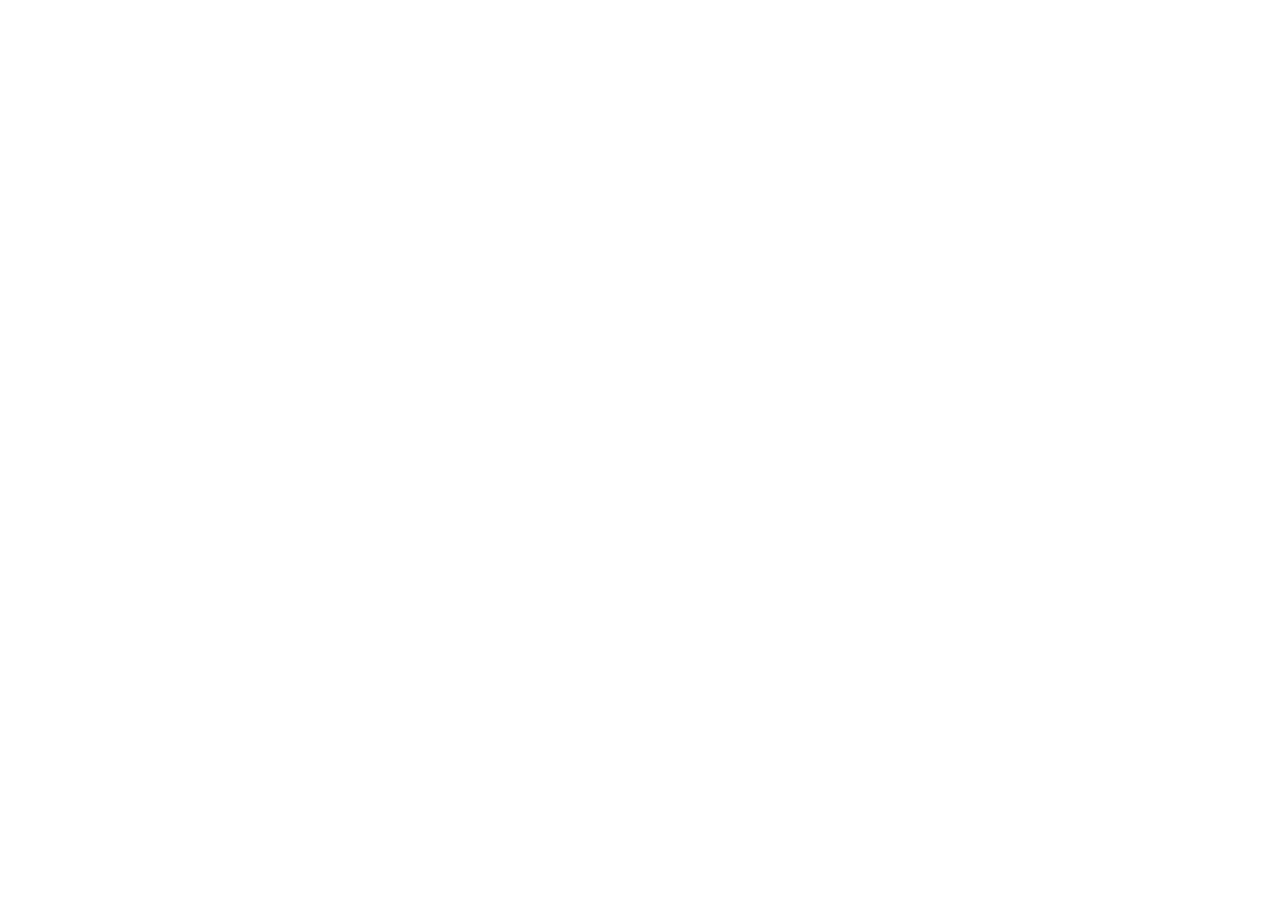
==== commit 0a9acf0c: "/impactolab/ queda como redirección a /impacto-lab/, donde vive la web de Impacto Lab; fuera los víd" ====
--- a/impactolab/index.html
+++ b/impactolab/index.html
@@ -2,366 +2,16 @@
 <html lang="es">
 <head>
 <meta charset="utf-8">
-<script>document.documentElement.className+=" js";</script>
-<meta name="viewport" content="width=device-width, initial-scale=1, viewport-fit=cover">
-<title>Impacto Lab · Próximamente en Google Play</title>
-<meta name="description" content="Juego de acción para Android: oleadas de oficinistas vienen a romperte la pantalla y tú tienes 228 herramientas para pararlos, del Kraken a la bomba nuclear. Diez mapas con jefe y modo Arena en horizontal. Próximamente en Google Play.">
-<link rel="canonical" href="https://aminacomunicaciones-a11y.github.io/impactolab/">
-<meta name="author" content="Aminan">
-<meta name="theme-color" content="#101317">
-<meta name="robots" content="index, follow, max-image-preview:large">
-<meta property="og:type" content="website">
-<meta property="og:site_name" content="Impacto Lab">
-<meta property="og:locale" content="es_ES">
-<meta property="og:url" content="https://aminacomunicaciones-a11y.github.io/impactolab/">
-<meta property="og:title" content="Impacto Lab · Próximamente en Google Play">
-<meta property="og:description" content="Oleadas de oficinistas vienen a romperte la pantalla. Tú tienes 228 herramientas: armas, poderes, máquinas, fusiones y bichos como el Kraken, el Coloso o el Demonio.">
-<meta property="og:image" content="https://aminacomunicaciones-a11y.github.io/impactolab/img/og.jpg">
-<meta property="og:image:width" content="1200">
-<meta property="og:image:height" content="630">
-<meta property="og:image:alt" content="El Kraken agarrando oficinistas en el callejón, con el título Impacto Lab y el rótulo Próximamente en Google Play.">
-<meta name="twitter:card" content="summary_large_image">
-<meta name="twitter:title" content="Impacto Lab · Próximamente en Google Play">
-<meta name="twitter:description" content="Oleadas de oficinistas vienen a romperte la pantalla. Tú tienes 228 herramientas para pararlos, del Kraken a la bomba nuclear.">
-<meta name="twitter:image" content="https://aminacomunicaciones-a11y.github.io/impactolab/img/og.jpg">
-<meta name="twitter:image:alt" content="El Kraken agarrando oficinistas en el callejón, con el título Impacto Lab.">
-<link rel="icon" href="favicon.ico" sizes="32x32">
-<link rel="icon" type="image/png" href="img/icon/icon-32.png" sizes="32x32">
-<link rel="icon" type="image/png" href="img/icon/icon-192.png" sizes="192x192">
-<link rel="apple-touch-icon" href="img/icon/apple-touch-icon.png">
-<link rel="manifest" href="site.webmanifest">
-<link rel="preload" href="fonts/bsd.woff2" as="font" type="font/woff2" crossorigin>
-<link rel="preload" href="fonts/plex-500.woff2" as="font" type="font/woff2" crossorigin>
-<link rel="preload" href="img/poster_hero_kraken.webp" as="image" type="image/webp">
-<link rel="stylesheet" href="css/style.css?v=20261101">
-<script type="application/ld+json">
-{
-  "@context": "https://schema.org",
-  "@graph": [
-    {
-      "@type": "VideoGame",
-      "@id": "https://aminacomunicaciones-a11y.github.io/impactolab/#juego",
-      "name": "Impacto Lab",
-      "url": "https://aminacomunicaciones-a11y.github.io/impactolab/",
-      "image": "https://aminacomunicaciones-a11y.github.io/impactolab/img/og.jpg",
-      "description": "Juego de acción para Android. Oleadas de oficinistas vienen a romperte la pantalla y tú tienes 228 herramientas para pararlos: manos, armas, poderes, máquinas, fusiones y bichos. Diez mapas, cada uno con su jefe, y modo Arena en horizontal.",
-      "inLanguage": "es",
-      "genre": ["Acción", "Supervivencia por oleadas"],
-      "gamePlatform": "Android",
-      "operatingSystem": "Android",
-      "applicationCategory": "Game",
-      "playMode": "SinglePlayer",
-      "contentRating": "Solo para mayores de 18 años",
-      "author": { "@id": "https://aminacomunicaciones-a11y.github.io/impactolab/#aminan" },
-      "publisher": { "@id": "https://aminacomunicaciones-a11y.github.io/impactolab/#aminan" },
-      "trailer": {
-        "@type": "VideoObject",
-        "name": "Impacto Lab · Armas y bichos",
-        "description": "Minigun, katana y lanzacohetes contra oficinistas. Y cuando no bastan, sueltas al Kraken, al Coloso o al Demonio.",
-        "thumbnailUrl": "https://aminacomunicaciones-a11y.github.io/impactolab/img/portada_01.webp",
-        "contentUrl": "https://aminacomunicaciones-a11y.github.io/impactolab/video/video_01_armas_y_bichos.mp4",
-        "uploadDate": "2026-11-01",
-        "duration": "PT1M40S",
-        "inLanguage": "es"
-      }
-    },
-    {
-      "@type": "Organization",
-      "@id": "https://aminacomunicaciones-a11y.github.io/impactolab/#aminan",
-      "name": "Aminan",
-      "url": "https://aminacomunicaciones-a11y.github.io/impactolab/",
-      "logo": "https://aminacomunicaciones-a11y.github.io/impactolab/img/icon/icon-512.png",
-      "sameAs": ["https://www.tiktok.com/@caostotalneon"]
-    },
-    {
-      "@type": "WebPage",
-      "@id": "https://aminacomunicaciones-a11y.github.io/impactolab/#pagina",
-      "url": "https://aminacomunicaciones-a11y.github.io/impactolab/",
-      "name": "Impacto Lab · Próximamente en Google Play",
-      "inLanguage": "es",
-      "about": { "@id": "https://aminacomunicaciones-a11y.github.io/impactolab/#juego" }
-    }
-  ]
-}
-</script>
+<meta name="viewport" content="width=device-width, initial-scale=1">
+<title>Impacto Lab · la web está en /impacto-lab/</title>
+<meta name="robots" content="noindex, follow">
+<link rel="canonical" href="https://aminacomunicaciones-a11y.github.io/impacto-lab/">
+<meta http-equiv="refresh" content="0; url=https://aminacomunicaciones-a11y.github.io/impacto-lab/">
+<script>location.replace("https://aminacomunicaciones-a11y.github.io/impacto-lab/" + location.hash);</script>
+<style>body{margin:0;min-height:100vh;display:grid;place-content:center;gap:10px;text-align:center;background:#101317;color:#eef0e8;font:500 15px/1.5 ui-monospace,Menlo,Consolas,monospace;padding:24px}a{color:#ffc31f}</style>
 </head>
 <body>
-
-<noscript><style>#boot,#flash{display:none}</style></noscript>
-<div id="boot" aria-hidden="true">
-  <b>IMPACTO LAB</b>
-  <span id="bootMsg">Preparando la sala de ensayo…</span>
-  <div class="bar"><i></i></div>
-  <button class="skip" id="bootSkip" type="button">Saltar</button>
-</div>
-<div id="flash" aria-hidden="true"></div>
-
-<header id="hud" aria-label="Instrumentos">
-  <div class="readouts">
-    <div class="ro"><span class="ro-l">Oleada</span><span class="ro-v" id="roSec">01</span></div>
-    <div class="ro"><span class="ro-l" id="roName">Portada</span><span class="ro-v" style="visibility:hidden;height:0">·</span></div>
-    <div class="ro"><span class="ro-l">Armas</span><span class="ro-v"><span id="roArms" data-n="228">228</span><small>en la tienda</small></span></div>
-  </div>
-  <div class="hud-btns">
-    <button class="hb" id="btnSound" type="button" aria-pressed="false" title="Sonido de los clips (apagado por defecto)">
-      <svg viewBox="0 0 24 24" aria-hidden="true"><path d="M4 9.5h3.5L12 6v12l-4.5-3.5H4z"/><path d="M15.5 9a4.5 4.5 0 0 1 0 6M18 6.5a8 8 0 0 1 0 11"/></svg><span id="sndTxt">Sonido: no</span>
-    </button>
-  </div>
-  <div class="integ" id="integ"><span class="integ-l">Pantalla</span><div class="integ-bar"><i id="integFill"></i></div><span id="integPct">100%</span></div>
-</header>
-
-<main>
-<!-- ===================== PORTADA ===================== -->
-<section id="hero" data-name="Portada" aria-labelledby="titulo">
-  <div class="vid grain" data-src="video/hero_kraken.mp4" data-sound="1" data-label="El Kraken en el callejón">
-    <img src="img/poster_hero_kraken.webp" width="720" height="853" alt="Fotograma del juego: el Kraken sale de la alcantarilla del callejón y agarra a varios oficinistas con los tentáculos mientras llueve." fetchpriority="high">
-  </div>
-  <div class="wrap hero-in">
-    <p class="kicker">Sala de ensayo 07 · Laboratorio de pruebas de choque</p>
-    <h1 id="titulo">IMPACTO LAB</h1>
-    <p class="lema">Vienen a romperte la pantalla. <b>Tú decides con qué los paras.</b></p>
-    <p class="lead">Oleadas de oficinistas suben por la calle con teclados, maletines y extintores. Cada baja paga, y con el dinero compras en una tienda con 228 herramientas: manos, armas, poderes, máquinas, fusiones y bichos.</p>
-    <div class="ctas">
-      <span class="cta"><svg viewBox="0 0 24 24" aria-hidden="true"><path d="M4 3.5v17l14-8.5z"/></svg>Próximamente en Google Play</span>
-      <span class="cta ghost">Prueba cerrada próximamente</span>
-    </div>
-    <p class="fine">Android · Solo para mayores de 18 años · Por Aminan</p>
-  </div>
-  <div class="scrollhint" aria-hidden="true"><span>Desliza</span><i></i></div>
-</section>
-
-<!-- ===================== 01 · EL ENSAYO ===================== -->
-<section id="ensayo" class="sec" data-name="El ensayo" aria-labelledby="h-ensayo">
-  <div class="wrap">
-    <div class="sec-head">
-      <p class="kicker rv">01 · Sobrevive</p>
-      <h2 id="h-ensayo" class="rv d1">Tu pantalla <em>contra todos</em></h2>
-      <p class="sub rv d2">Oleadas sin fin contra tu pantalla. Cada baja da dinero para armas; cada arma, su recarga. Si te la rompen, se acabó.</p>
-    </div>
-    <div class="steps">
-      <div class="step rv"><b>1</b><div><h3>Llegan</h3><p>Oficinistas, decenas por oleada. Suben por la calle y <strong>golpean la barrera</strong> con lo primero que han pillado en la oficina: teclado, maletín, paraguas o llave inglesa.</p></div></div>
-      <div class="step rv d1"><b>2</b><div><h3>Cobras</h3><p>Cada baja paga. Los tipos raros pagan más, y <strong>el jefe mucho más</strong>: además, cura la pantalla.</p></div></div>
-      <div class="step rv d2"><b>3</b><div><h3>Compras</h3><p>La tienda tiene <strong>228 herramientas</strong>, cada una con sus usos y su recarga. Empiezas con las manos y el puño. Lo demás te lo ganas.</p></div></div>
-    </div>
-    <div class="variants rv">
-      <div class="vb"><b><svg viewBox="0 0 24 24" aria-hidden="true"><path d="M3.5 19.5H8V15h4.5v-4.5H17V6h3.5"/></svg>Pisos</b><span>Matando subes. Si te rompen la pantalla, caes un piso.</span></div>
-      <div class="vb"><b><svg viewBox="0 0 24 24" aria-hidden="true"><path d="M19.5 12a7.5 7.5 0 0 1-12.8 5.3M4.5 12a7.5 7.5 0 0 1 12.8-5.3"/><path d="M17.6 3.3v3.4h-3.4M6.4 20.7v-3.4h3.4"/></svg>Rotativo</b><span>Los diez mapas en bucle, de la calle a la Luna, al infierno y al metro, cada 3 oleadas.</span></div>
-    </div>
-    <div class="facts rv">
-      <div class="fact"><small>Tienda</small><b>228</b><i>herramientas</i></div>
-      <div class="fact"><small>Mapas</small><b>10</b><i>cada uno con su jefe</i></div>
-      <div class="fact"><small>Bichos</small><b>42</b><i>para soltar</i></div>
-    </div>
-    <div class="plantilla rv">
-      <h3>La plantilla</h3>
-      <p class="note" style="margin-bottom:12px">No todos los oficinistas vienen igual. Estos son los que cambian la oleada, con la oleada desde la que aparecen.</p>
-      <div class="roster"><div class="emp"><b>El grandullón</b><small>desde la oleada 3</small><span>Tres veces más duro. Más alto, más ancho y tres veces más duro de pelar. Los golpes flojos no lo tambalean, sus mazazos quitan casi el doble y carga mazo, tubo, hacha o bate. Desde la oleada 4 también lanza objetos desde la distancia.</span></div><div class="emp"><b>El del escudo</b><small>desde la oleada 5</small><span>Antidisturbios de oficina. Avanza despacio parapetado tras un escudo transparente que absorbe los disparos y los golpes de frente, y pega con una porra. El escudo aguanta 100 puntos de daño antes de romperse; si lo suelta, otro puede recogerlo del suelo.</span></div><div class="emp"><b>El lanzador</b><small>desde la oleada 4</small><span>No se acerca. Se queda atrás, cambia de carril y te tira carpetas, grapadoras y, de vez en cuando, una impresora entera (esa raja la pantalla de verdad). Lleva cinco a siete cosas que lanzar; cuando se le acaban, o se queda solo demasiado tiempo, se decide a venir.</span></div><div class="emp"><b>El del café</b><small>desde la oleada 5</small><span>Vaho en la pantalla. Tira tazas de café hirviendo desde media calle. Cada taza que llega llena la pantalla de vaho y te deja ver menos durante un rato.</span></div><div class="emp"><b>El del tóner</b><small>desde la oleada 5</small><span>Te deja a oscuras. Lanza cartuchos de tóner que revientan contra el cristal y lo manchan de negro: mientras dura la mancha, vas casi a ciegas.</span></div><div class="emp"><b>El becario</b><small>desde la oleada 4</small><span>Pósits a puñados. Tira tacos de pósits que se pegan a la pantalla y van tapando lo que ves. Cada taco pega cuatro a siete notas; lleva seis u ocho tacos.</span></div><div class="emp"><b>El técnico</b><small>desde la oleada 7</small><span>Teclas que agrietan. Lanza teclados: al chocar sueltan una lluvia de teclas que abren grietas en el cristal, y las grietas se van sumando.</span></div><div class="emp"><b>El ejecutivo</b><small>desde la oleada 8</small><span>El pisapapeles. Tira un pisapapeles de cristal que crece en el aire y raja la pantalla de lado a lado (es de lo que más daño hace de un golpe). Lleva tres a cinco.</span></div><div class="emp"><b>El archivador</b><small>desde la oleada 6</small><span>Un mueble por escudo. Carga con un archivador metálico que le tapa casi entero y absorbe los disparos. Si llega a la barrera, apoya el mueble contra el cristal y lo usa de ariete.</span></div><div class="emp"><b>El mensajero</b><small>desde la oleada 3</small><span>Viene a sellar. Corre más que nadie con un paquete y un sello enorme: no viene a pegar, viene a sellarte la pantalla, y cada sello es una grieta.</span></div><div class="emp"><b>La de la grapadora</b><small>desde la oleada 4</small><span>Grapas que duelen. Se queda a media calle y dispara ráfagas de cinco a siete grapas. Cada grapa clavada en la pantalla hace que los golpes de los demás quiten más.</span></div><div class="emp"><b>El del extintor</b><small>desde la oleada 7</small><span>Nube protectora. Lleva casco y un extintor con tres cargas. Su nube blanca tapa a los que tiene cerca y los hace invencibles durante dos segundos, y además te tapa la vista.</span></div><div class="emp"><b>El duplicador</b><small>desde la oleada 6</small><span>Fotocopias de sí mismo. Si le pegas flojo, saca fotocopias: aparecen copias suyas (hasta seis) que corren y pegan. Las copias son de papel: un toque y caen.</span></div><div class="emp"><b>El quemado</b><small>desde la oleada 6</small><span>Cuanto más cerca, más corre. Lleva tres turnos seguidos y hoy explota: cuanto más se acerca, más deprisa viene, y su primer golpe es una rabieta que quita más y agrieta.</span></div><div class="emp"><b>Recursos Humanos</b><small>desde la oleada 8</small><span>El megáfono. Se queda atrás con un megáfono: cada arenga acelera a todos los que tiene cerca durante unos segundos («¡Objetivos del trimestre!»).</span></div><div class="emp"><b>Seguridad</b><small>desde la oleada 5</small><span>Llama a refuerzos. Vigilante con walkie. Si termina de hablar por él, llegan dos refuerzos; puede llamar dos veces por oleada.</span></div></div>
-    </div>
-  </div>
-</section>
-
-<!-- ===================== 02 · ARSENAL ===================== -->
-<section id="arsenal" class="sec" data-name="El arsenal" aria-labelledby="h-arsenal">
-  <div class="wrap">
-    <div class="sec-head">
-      <p class="kicker rv">02 · La tienda</p>
-      <h2 id="h-arsenal" class="rv d1">228 formas <em>de pararlos</em></h2>
-      <p class="sub rv d2">La tienda del juego, tal cual: cada herramienta con su daño, su precio, sus usos y su recarga. Lo que se mantiene pulsado se mide en segundos seguidos.</p>
-    </div>
-    <div class="arsenal-top">
-      <div class="vid rv" data-src="video/montage_armas.mp4" data-label="Armas en acción">
-        <img src="img/poster_montage_armas.webp" width="540" height="640" loading="lazy" alt="Katana, granada de racimo, cañón de riel, lanzacohetes, llamas, francotirador, láser, Browning M2, napalm, láser desintegrador, rayo carmesí y tornado ígneo en acción.">
-      </div>
-      <div>
-        <div class="tabs rv" role="tablist" aria-label="Tipos de herramienta"><button class="tab" role="tab" id="tab-manos" aria-selected="true" aria-controls="panel-manos" type="button">Manos<em>28</em></button><button class="tab" role="tab" id="tab-armas" aria-selected="false" aria-controls="panel-armas" type="button">Armas<em>42</em></button><button class="tab" role="tab" id="tab-poderes" aria-selected="false" aria-controls="panel-poderes" type="button">Poderes<em>40</em></button><button class="tab" role="tab" id="tab-maquinas" aria-selected="false" aria-controls="panel-maquinas" type="button">Máquinas<em>26</em></button><button class="tab" role="tab" id="tab-fusion" aria-selected="false" aria-controls="panel-fusion" type="button">Fusión<em>29</em></button><button class="tab" role="tab" id="tab-monstruos" aria-selected="false" aria-controls="panel-monstruos" type="button">Bichos<em>42</em></button></div>
-        <div class="panel on" id="panel-manos" role="tabpanel" aria-labelledby="tab-manos"><p>Lo que se hace con las manos: puños, bates, katanas, sierras y mazos. Se toca o se desliza el dedo sobre el oficinista.</p><ul class="tools"><li class="tool"><span class="ic" aria-hidden="true"><svg viewBox="0 0 24 24"><path d="M8 12.5V6.4a1.5 1.5 0 0 1 3 0V11m0-5.6V4.6a1.5 1.5 0 0 1 3 0V11m0-4.8a1.5 1.5 0 0 1 3 0V12m0-3.3a1.5 1.5 0 0 1 3 0V15a6 6 0 0 1-6 6h-1.2a6 6 0 0 1-4.6-2.2l-3.8-4.4a1.6 1.6 0 0 1 2.4-2.1L8 13.8"/></svg></span><h4>Manos<span class="dmg" title="Daño 2 de 5" aria-label="Daño 2 de 5"><i class="on"></i><i class="on"></i><i class=""></i><i class=""></i><i class=""></i></span></h4><span class="meta"><b>De serie</b> · 6 s seguidos · recarga 4,5 s</span><p>Varios dedos: estira para partirlo, haz círculos para retorcerlo</p></li><li class="tool"><span class="ic" aria-hidden="true"><svg viewBox="0 0 24 24"><path d="M7 14V8.5A4.5 4.5 0 0 1 11.5 4H14a5 5 0 0 1 5 5v2.4a4.6 4.6 0 0 1-2.5 4.1V17H8v-1.5A3 3 0 0 1 7 14z"/><path d="M8 17v3h8.5v-3"/><path d="M7 11.6H5.800a1.800 1.800 0 0 1 0-3.600H7"/></svg></span><h4>Puño<span class="dmg" title="Daño 1 de 5" aria-label="Daño 1 de 5"><i class="on"></i><i class=""></i><i class=""></i><i class=""></i><i class=""></i></span></h4><span class="meta"><b>De serie</b> · 8 usos · recarga 2 s</span><p>Toca al muñeco para darle un puñetazo</p></li><li class="tool"><span class="ic" aria-hidden="true"><svg viewBox="0 0 24 24"><path d="M4.600 19.400l1.900-1.900"/><path d="M6.600 17.600l8.600-9.400a2.600 2.600 0 0 1 3.700-.1 2.600 2.600 0 0 1-.1 3.700l-9.400 8.600a2 2 0 0 1-2.800-2.800z"/></svg></span><h4>Bate<span class="dmg" title="Daño 2 de 5" aria-label="Daño 2 de 5"><i class="on"></i><i class="on"></i><i class=""></i><i class=""></i><i class=""></i></span></h4><span class="meta"><b>100 €</b> · 5 usos · recarga 4,5 s</span><p>Toca a un lado del muñeco para mandarlo al otro</p></li><li class="tool"><span class="ic" aria-hidden="true"><svg viewBox="0 0 24 24"><path d="M12 2.500c2.200 2.600 3 6.200 3 10.500H9c0-4.300.8-7.900 3-10.500z"/><path d="M8 13h8M12 13v8.500"/></svg></span><h4>Cuchillos<span class="dmg" title="Daño 1 de 5" aria-label="Daño 1 de 5"><i class="on"></i><i class=""></i><i class=""></i><i class=""></i><i class=""></i></span></h4><span class="meta"><b>120 €</b> · 6 usos · recarga 2 s</span><p>Toca para lanzar cuchillos: se quedan clavados</p></li><li class="tool"><span class="ic txt" aria-hidden="true">PU</span><h4>Puño americano<span class="dmg" title="Daño 2 de 5" aria-label="Daño 2 de 5"><i class="on"></i><i class="on"></i><i class=""></i><i class=""></i><i class=""></i></span></h4><span class="meta"><b>120 €</b> · 6 usos · recarga 5 s</span><p>Toca: un puñetazo con metal que deja sonado al que lo recibe</p></li><li class="tool"><span class="ic txt" aria-hidden="true">GU</span><h4>Guantazo<span class="dmg" title="Daño 2 de 5" aria-label="Daño 2 de 5"><i class="on"></i><i class="on"></i><i class=""></i><i class=""></i><i class=""></i></span></h4><span class="meta"><b>150 €</b> · 5 usos · recarga 3 s</span><p>Toca: una mano gigante entra de lado y lo abofetea lejos</p></li><li class="tool"><span class="ic txt" aria-hidden="true">SH</span><h4>Shuriken<span class="dmg" title="Daño 2 de 5" aria-label="Daño 2 de 5"><i class="on"></i><i class="on"></i><i class=""></i><i class=""></i><i class=""></i></span></h4><span class="meta"><b>180 €</b> · 5 usos · recarga 3 s</span><p>Toca para lanzar una; desliza para lanzar tres</p></li><li class="tool"><span class="ic txt" aria-hidden="true">YO</span><h4>Yoyó de acero<span class="dmg" title="Daño 2 de 5" aria-label="Daño 2 de 5"><i class="on"></i><i class="on"></i><i class=""></i><i class=""></i><i class=""></i></span></h4><span class="meta"><b>180 €</b> · 5 usos · recarga 3 s</span><p>Toca: golpea donde apuntes y a la vuelta se lleva a otro por delante</p></li><li class="tool"><span class="ic txt" aria-hidden="true">PA</span><h4>Palmada sónica<span class="dmg" title="Daño 1 de 5" aria-label="Daño 1 de 5"><i class="on"></i><i class=""></i><i class=""></i><i class=""></i><i class=""></i></span></h4><span class="meta"><b>200 €</b> · 3 usos · recarga 3 s</span><p>Toca: dos manazas dan una palmada y la onda aturde a todos alrededor</p></li><li class="tool"><span class="ic txt" aria-hidden="true">PE</span><h4>Pellizco<span class="dmg" title="Daño 1 de 5" aria-label="Daño 1 de 5"><i class="on"></i><i class=""></i><i class=""></i><i class=""></i><i class=""></i></span></h4><span class="meta"><b>200 €</b> · 3 usos · recarga 4 s</span><p>Mantén: un pellizco gigante lo levanta por el pellejo; muévelo y suéltalo</p></li><li class="tool"><span class="ic txt" aria-hidden="true">LÁ</span><h4>Látigo<span class="dmg" title="Daño 2 de 5" aria-label="Daño 2 de 5"><i class="on"></i><i class="on"></i><i class=""></i><i class=""></i><i class=""></i></span></h4><span class="meta"><b>220 €</b> · 5 usos · recarga 3,5 s</span><p>Toca o arrastra: restalla donde apuntes, aunque esté lejos</p></li><li class="tool"><span class="ic txt" aria-hidden="true">CA</span><h4>Capón<span class="dmg" title="Daño 2 de 5" aria-label="Daño 2 de 5"><i class="on"></i><i class="on"></i><i class=""></i><i class=""></i><i class=""></i></span></h4><span class="meta"><b>250 €</b> · 4 usos · recarga 4 s</span><p>Toca: un capón gigante en la cabeza que lo manda volando hacia atrás</p></li><li class="tool"><span class="ic txt" aria-hidden="true">MA</span><h4>Mazo<span class="dmg" title="Daño 2 de 5" aria-label="Daño 2 de 5"><i class="on"></i><i class="on"></i><i class=""></i><i class=""></i><i class=""></i></span></h4><span class="meta"><b>300 €</b> · 3 usos · recarga 3,5 s</span><p>Toca: un mazazo que parte huesos y revienta cabezas</p></li><li class="tool"><span class="ic txt" aria-hidden="true">ZA</span><h4>Zarpa<span class="dmg" title="Daño 2 de 5" aria-label="Daño 2 de 5"><i class="on"></i><i class="on"></i><i class=""></i><i class=""></i><i class=""></i></span></h4><span class="meta"><b>300 €</b> · 4 usos · recarga 4 s</span><p>Toca o arrastra: un zarpazo que deja cuatro surcos y lo empuja</p></li><li class="tool"><span class="ic txt" aria-hidden="true">AG</span><h4>Agarrón<span class="dmg" title="Daño 2 de 5" aria-label="Daño 2 de 5"><i class="on"></i><i class="on"></i><i class=""></i><i class=""></i><i class=""></i></span></h4><span class="meta"><b>350 €</b> · 3 usos · recarga 6 s</span><p>Mantén: lo agarra del cuello, lo levanta y lo zarandea; al soltar cae desmadejado</p></li><li class="tool"><span class="ic txt" aria-hidden="true">FR</span><h4>Fregona<span class="dmg" title="Daño 2 de 5" aria-label="Daño 2 de 5"><i class="on"></i><i class="on"></i><i class=""></i><i class=""></i><i class=""></i></span></h4><span class="meta"><b>350 €</b> · 3 usos · recarga 6 s</span><p>Mantén: lo coge de los tobillos y friega el suelo con él; arrastra para barrer</p></li><li class="tool"><span class="ic txt" aria-hidden="true">PA</span><h4>Panzada<span class="dmg" title="Daño 2 de 5" aria-label="Daño 2 de 5"><i class="on"></i><i class="on"></i><i class=""></i><i class=""></i><i class=""></i></span></h4><span class="meta"><b>350 €</b> · 3 usos · recarga 5 s</span><p>Toca: una palmada en la barriga cuya onda dobla a los de al lado</p></li><li class="tool"><span class="ic txt" aria-hidden="true">PA</span><h4>Patada voladora<span class="dmg" title="Daño 3 de 5" aria-label="Daño 3 de 5"><i class="on"></i><i class="on"></i><i class="on"></i><i class=""></i><i class=""></i></span></h4><span class="meta"><b>350 €</b> · 3 usos · recarga 4 s</span><p>Toca: una bota enorme entra volando, lo derriba y lo manda lejos</p></li><li class="tool"><span class="ic txt" aria-hidden="true">RE</span><h4>Retorcedor<span class="dmg" title="Daño 2 de 5" aria-label="Daño 2 de 5"><i class="on"></i><i class="on"></i><i class=""></i><i class=""></i><i class=""></i></span></h4><span class="meta"><b>350 €</b> · 3 usos · recarga 5 s</span><p>Mantén sobre un brazo o una pierna: se lo retuerce hasta arrancarlo</p></li><li class="tool"><span class="ic txt" aria-hidden="true">TA</span><h4>Taladro<span class="dmg" title="Daño 2 de 5" aria-label="Daño 2 de 5"><i class="on"></i><i class="on"></i><i class=""></i><i class=""></i><i class=""></i></span></h4><span class="meta"><b>350 €</b> · 3 s seguidos · recarga 2,5 s</span><p>Mantén pulsado en un punto: taladra hasta atravesarlo</p></li><li class="tool"><span class="ic txt" aria-hidden="true">IN</span><h4>Inflador<span class="dmg" title="Daño 2 de 5" aria-label="Daño 2 de 5"><i class="on"></i><i class="on"></i><i class=""></i><i class=""></i><i class=""></i></span></h4><span class="meta"><b>400 €</b> · 4 s seguidos · recarga 3 s</span><p>Mantén la aguja clavada: se hincha como un globo… hasta que revienta</p></li><li class="tool"><span class="ic txt" aria-hidden="true">PA</span><h4>Palma de hierro<span class="dmg" title="Daño 2 de 5" aria-label="Daño 2 de 5"><i class="on"></i><i class="on"></i><i class=""></i><i class=""></i><i class=""></i></span></h4><span class="meta"><b>400 €</b> · 3 usos · recarga 5 s</span><p>Toca: un palmetazo con onda que se lleva en línea a dos o tres</p></li><li class="tool"><span class="ic txt" aria-hidden="true">GA</span><h4>Gancho alto<span class="dmg" title="Daño 3 de 5" aria-label="Daño 3 de 5"><i class="on"></i><i class="on"></i><i class="on"></i><i class=""></i><i class=""></i></span></h4><span class="meta"><b>450 €</b> · 3 usos · recarga 5 s</span><p>Toca: un gancho ascendente que lo manda por los aires; cae a los dos segundos</p></li><li class="tool"><span class="ic txt" aria-hidden="true">LL</span><h4>Llave de judo<span class="dmg" title="Daño 3 de 5" aria-label="Daño 3 de 5"><i class="on"></i><i class="on"></i><i class="on"></i><i class=""></i><i class=""></i></span></h4><span class="meta"><b>450 €</b> · 3 usos · recarga 5 s</span><p>Toca: lo agarra, lo voltea por encima del hombro y lo estampa contra el suelo</p></li><li class="tool"><span class="ic txt" aria-hidden="true">HA</span><h4>Hacha<span class="dmg" title="Daño 3 de 5" aria-label="Daño 3 de 5"><i class="on"></i><i class="on"></i><i class="on"></i><i class=""></i><i class=""></i></span></h4><span class="meta"><b>500 €</b> · 3 usos · recarga 6 s</span><p>Toca para lanzar el hacha: corta brazos y piernas por donde da</p></li><li class="tool"><span class="ic txt" aria-hidden="true">MO</span><h4>Motosierra<span class="dmg" title="Daño 2 de 5" aria-label="Daño 2 de 5"><i class="on"></i><i class="on"></i><i class=""></i><i class=""></i><i class=""></i></span></h4><span class="meta"><b>600 €</b> · 3 s seguidos · recarga 3,5 s</span><p>Mantén pulsado sobre el muñeco: sierra hasta partirlo por ahí</p></li><li class="tool"><span class="ic" aria-hidden="true"><svg viewBox="0 0 24 24"><path d="M5 19L19 5c1.300-1.300 2.200-1.600 2.400-1.400.2.200-.1 1.100-1.400 2.400L6 20z"/><path d="M4.500 14.500l5 5M3 21l2.500-2.500"/></svg></span><h4>Katana<span class="dmg" title="Daño 4 de 5" aria-label="Daño 4 de 5"><i class="on"></i><i class="on"></i><i class="on"></i><i class="on"></i><i class=""></i></span></h4><span class="meta"><b>1.500 €</b> · 3 usos · recarga 15 s</span><p>Desliza rápido el dedo sobre el muñeco para cortarlo</p></li><li class="tool"><span class="ic txt" aria-hidden="true">GU</span><h4>Guadaña<span class="dmg" title="Daño 5 de 5" aria-label="Daño 5 de 5"><i class="on"></i><i class="on"></i><i class="on"></i><i class="on"></i><i class="on"></i></span></h4><span class="meta"><b>2.500 €</b> · 1 uso · recarga 14 s</span><p>Desliza: siega de lado a lado a la altura del dedo y corta a todos los que barre. Un toque: tajo horizontal</p></li></ul></div><div class="panel" id="panel-armas" role="tabpanel" aria-labelledby="tab-armas"><p>De la pistola al cañón antiguo, pasando por la minigun, el francotirador y el A-10. Lo que dispara, lanza o estalla.</p><ul class="tools"><li class="tool"><span class="ic txt" aria-hidden="true">BA</span><h4>Ballesta<span class="dmg" title="Daño 1 de 5" aria-label="Daño 1 de 5"><i class="on"></i><i class=""></i><i class=""></i><i class=""></i><i class=""></i></span></h4><span class="meta"><b>150 €</b> · 4 usos · recarga 2 s</span><p>Toca: el virote lo atraviesa y lo deja clavado a la pared</p></li><li class="tool"><span class="ic" aria-hidden="true"><svg viewBox="0 0 24 24"><path d="M3 7h16.500A1.500 1.500 0 0 1 21 8.500V11h-9l-1.200 2.200a2 2 0 0 1-1.800 1H8.600L7.500 20H3.800l1.400-9H3z"/></svg></span><h4>Pistola<span class="dmg" title="Daño 2 de 5" aria-label="Daño 2 de 5"><i class="on"></i><i class="on"></i><i class=""></i><i class=""></i><i class=""></i></span></h4><span class="meta"><b>150 €</b> · 8 usos · recarga 3 s</span><p>Toca donde quieras disparar · 17 cartuchos y recarga sola</p></li><li class="tool"><span class="ic txt" aria-hidden="true">LA</span><h4>Lanza<span class="dmg" title="Daño 2 de 5" aria-label="Daño 2 de 5"><i class="on"></i><i class="on"></i><i class=""></i><i class=""></i><i class=""></i></span></h4><span class="meta"><b>250 €</b> · 4 usos · recarga 2,5 s</span><p>Toca: la lanza atraviesa al primero que pilla y se queda clavada en él</p></li><li class="tool"><span class="ic txt" aria-hidden="true">CL</span><h4>Clavadora<span class="dmg" title="Daño 2 de 5" aria-label="Daño 2 de 5"><i class="on"></i><i class="on"></i><i class=""></i><i class=""></i><i class=""></i></span></h4><span class="meta"><b>300 €</b> · 3 s seguidos · recarga 3 s</span><p>Mantén pulsado: clavos que se quedan clavados y lo sujetan al suelo o a la pared</p></li><li class="tool"><span class="ic" aria-hidden="true"><svg viewBox="0 0 24 24"><path d="M2 14.500l3-4.500h17v2.600H11.500L9 16.500H3.500z"/><path d="M13.500 12.600v2.200h4.500v-2.200"/></svg></span><h4>Escopeta<span class="dmg" title="Daño 2 de 5" aria-label="Daño 2 de 5"><i class="on"></i><i class="on"></i><i class=""></i><i class=""></i><i class=""></i></span></h4><span class="meta"><b>300 €</b> · 4 usos · recarga 3 s</span><p>Toca para disparar: lo tumba de un tiro</p></li><li class="tool"><span class="ic txt" aria-hidden="true">BU</span><h4>Bumerán<span class="dmg" title="Daño 2 de 5" aria-label="Daño 2 de 5"><i class="on"></i><i class="on"></i><i class=""></i><i class=""></i><i class=""></i></span></h4><span class="meta"><b>320 €</b> · 4 usos · recarga 3 s</span><p>Toca: vuela en arco, corta a la ida y a la vuelta, y se recoge solo</p></li><li class="tool"><span class="ic txt" aria-hidden="true">MA</span><h4>Mangual<span class="dmg" title="Daño 2 de 5" aria-label="Daño 2 de 5"><i class="on"></i><i class="on"></i><i class=""></i><i class=""></i><i class=""></i></span></h4><span class="meta"><b>350 €</b> · 3 s seguidos · recarga 3 s</span><p>Mantén y mueve el dedo: la bola con pinchos arrasa lo que toca</p></li><li class="tool"><span class="ic txt" aria-hidden="true">BO</span><h4>Boleadoras<span class="dmg" title="Daño 2 de 5" aria-label="Daño 2 de 5"><i class="on"></i><i class="on"></i><i class=""></i><i class=""></i><i class=""></i></span></h4><span class="meta"><b>380 €</b> · 3 usos · recarga 4 s</span><p>Toca: se enredan en las piernas y lo dejan atado unos segundos</p></li><li class="tool"><span class="ic txt" aria-hidden="true">CA</span><h4>Cañón de pegamento<span class="dmg" title="Daño 1 de 5" aria-label="Daño 1 de 5"><i class="on"></i><i class=""></i><i class=""></i><i class=""></i><i class=""></i></span></h4><span class="meta"><b>400 €</b> · 2 usos · recarga 6 s</span><p>Toca: deja un charco de pegamento; quien lo pisa se queda con los pies pegados hasta que se seca</p></li><li class="tool"><span class="ic txt" aria-hidden="true">FR</span><h4>Francotirador<span class="dmg" title="Daño 2 de 5" aria-label="Daño 2 de 5"><i class="on"></i><i class="on"></i><i class=""></i><i class=""></i><i class=""></i></span></h4><span class="meta"><b>400 €</b> · 1 uso · recarga 3 s</span><p>Toca: una bala de gran calibre que revienta lo que toca</p></li><li class="tool"><span class="ic txt" aria-hidden="true">BO</span><h4>Bocina de aire<span class="dmg" title="Daño 1 de 5" aria-label="Daño 1 de 5"><i class="on"></i><i class=""></i><i class=""></i><i class=""></i><i class=""></i></span></h4><span class="meta"><b>450 €</b> · 3 s seguidos · recarga 3 s</span><p>Mantén pulsado: el bocinazo aturde y empuja a los que tengas delante</p></li><li class="tool"><span class="ic" aria-hidden="true"><svg viewBox="0 0 24 24"><path d="M2 8.500h15v3.500H2z"/><path d="M17 10.200h5"/><path d="M5 12l-1 6.500h3l.8-6.500"/><path d="M11 12v7.500h3V12"/><path d="M2 8.500v-2h4.500"/></svg></span><h4>Metralleta<span class="dmg" title="Daño 2 de 5" aria-label="Daño 2 de 5"><i class="on"></i><i class="on"></i><i class=""></i><i class=""></i><i class=""></i></span></h4><span class="meta"><b>450 €</b> · 2,5 s seguidos · recarga 4,5 s</span><p>Mantén pulsado para disparar en ráfaga · cargador de 40 y recarga sola</p></li><li class="tool"><span class="ic txt" aria-hidden="true">CE</span><h4>La cerbatana<span class="dmg" title="Daño 2 de 5" aria-label="Daño 2 de 5"><i class="on"></i><i class="on"></i><i class=""></i><i class=""></i><i class=""></i></span></h4><span class="meta"><b>500 €</b> · 4 usos · recarga 5 s</span><p>Toca: el dardo clava un veneno que hincha y derrite por dentro</p></li><li class="tool"><span class="ic" aria-hidden="true"><svg viewBox="0 0 24 24"><path d="M2.500 12h8.500"/><circle cx="12.800" cy="12" r="1.800"/><path d="M15.300 10.600l5.700-3.300M15.600 12H22M15.300 13.400l5.700 3.300"/></svg></span><h4>Láser<span class="dmg" title="Daño 2 de 5" aria-label="Daño 2 de 5"><i class="on"></i><i class="on"></i><i class=""></i><i class=""></i><i class=""></i></span></h4><span class="meta"><b>600 €</b> · 2,5 s seguidos · recarga 4 s</span><p>Mantén y arrastra: quema y corta por donde pases el haz</p></li><li class="tool"><span class="ic txt" aria-hidden="true">CA</span><h4>Cañón de riel<span class="dmg" title="Daño 3 de 5" aria-label="Daño 3 de 5"><i class="on"></i><i class="on"></i><i class="on"></i><i class=""></i><i class=""></i></span></h4><span class="meta"><b>700 €</b> · 3 usos · recarga 5 s</span><p>Toca: la barra atraviesa en línea recta a todos los que pille</p></li><li class="tool"><span class="ic txt" aria-hidden="true">RE</span><h4>La recortada<span class="dmg" title="Daño 3 de 5" aria-label="Daño 3 de 5"><i class="on"></i><i class="on"></i><i class="on"></i><i class=""></i><i class=""></i></span></h4><span class="meta"><b>700 €</b> · 3 usos · recarga 5 s</span><p>Toca: los dos cañones a la vez; al de delante lo tumba sí o sí</p></li><li class="tool"><span class="ic txt" aria-hidden="true">CH</span><h4>Chakram<span class="dmg" title="Daño 3 de 5" aria-label="Daño 3 de 5"><i class="on"></i><i class="on"></i><i class="on"></i><i class=""></i><i class=""></i></span></h4><span class="meta"><b>800 €</b> · 3 usos · recarga 6 s</span><p>Toca: el disco corta, rebota a los de al lado y vuelve a la mano</p></li><li class="tool"><span class="ic txt" aria-hidden="true">PI</span><h4>Pistola de bengalas<span class="dmg" title="Daño 3 de 5" aria-label="Daño 3 de 5"><i class="on"></i><i class="on"></i><i class="on"></i><i class=""></i><i class=""></i></span></h4><span class="meta"><b>800 €</b> · 2 usos · recarga 10 s</span><p>Toca dónde lanzarla: ilumina, y prende fuego donde cae y a quien le dé</p></li><li class="tool"><span class="ic txt" aria-hidden="true">CA</span><h4>Cañón de metralla<span class="dmg" title="Daño 3 de 5" aria-label="Daño 3 de 5"><i class="on"></i><i class="on"></i><i class="on"></i><i class=""></i><i class=""></i></span></h4><span class="meta"><b>900 €</b> · 3 usos · recarga 7 s</span><p>Toca: un abanico de chatarra barre lo que tengas delante (poco alcance)</p></li><li class="tool"><span class="ic txt" aria-hidden="true">MO</span><h4>Molotov<span class="dmg" title="Daño 3 de 5" aria-label="Daño 3 de 5"><i class="on"></i><i class="on"></i><i class="on"></i><i class=""></i><i class=""></i></span></h4><span class="meta"><b>900 €</b> · 1 uso · recarga 9 s</span><p>Toca donde lanzarlo: deja un charco de fuego que prende lo que pise</p></li><li class="tool"><span class="ic txt" aria-hidden="true">CA</span><h4>Cañón antiguo<span class="dmg" title="Daño 4 de 5" aria-label="Daño 4 de 5"><i class="on"></i><i class="on"></i><i class="on"></i><i class="on"></i><i class=""></i></span></h4><span class="meta"><b>1.100 €</b> · 1 uso · recarga 9 s</span><p>Entra un cañón por un lado: su bala arrolla a ras la fila entera</p></li><li class="tool"><span class="ic txt" aria-hidden="true">LA</span><h4>El Lazo<span class="dmg" title="Daño 3 de 5" aria-label="Daño 3 de 5"><i class="on"></i><i class="on"></i><i class="on"></i><i class=""></i><i class=""></i></span></h4><span class="meta"><b>1.100 €</b> · 2 usos · recarga 9 s</span><p>Toca a uno: lo enlazas. Sin soltar, haz círculos para voltearlo y suelta para lanzarlo</p></li><li class="tool"><span class="ic txt" aria-hidden="true">AR</span><h4>Arco ardiente<span class="dmg" title="Daño 4 de 5" aria-label="Daño 4 de 5"><i class="on"></i><i class="on"></i><i class="on"></i><i class="on"></i><i class=""></i></span></h4><span class="meta"><b>1.300 €</b> · 3 usos · recarga 9 s</span><p>Toca: la flecha ardiendo atraviesa la fila y deja fuego a su paso</p></li><li class="tool"><span class="ic" aria-hidden="true"><svg viewBox="0 0 24 24"><rect x="6" y="3.500" width="12" height="17" rx="2"/><path d="M6 8.500h12M6 15.500h12"/><path d="M12 10.200l-1.800 3.100h3.600z"/></svg></span><h4>Barril<span class="dmg" title="Daño 4 de 5" aria-label="Daño 4 de 5"><i class="on"></i><i class="on"></i><i class="on"></i><i class="on"></i><i class=""></i></span></h4><span class="meta"><b>1.300 €</b> · 1 uso · recarga 17 s</span><p>Toca para soltar un barril: dispárale, quémalo o tócalo y revienta</p></li><li class="tool"><span class="ic txt" aria-hidden="true">BO</span><h4>Bomba lapa<span class="dmg" title="Daño 4 de 5" aria-label="Daño 4 de 5"><i class="on"></i><i class="on"></i><i class="on"></i><i class="on"></i><i class=""></i></span></h4><span class="meta"><b>1.500 €</b> · 1 uso · recarga 18 s</span><p>Toca para pegarle una carga (o dejarla en la sala). El botón «Detonar» las revienta</p></li><li class="tool"><span class="ic txt" aria-hidden="true">MI</span><h4>Mina<span class="dmg" title="Daño 4 de 5" aria-label="Daño 4 de 5"><i class="on"></i><i class="on"></i><i class="on"></i><i class="on"></i><i class=""></i></span></h4><span class="meta"><b>1.500 €</b> · 1 uso · recarga 18 s</span><p>Toca el suelo para dejar una mina: estalla al pisarla (o si le disparas)</p></li><li class="tool"><span class="ic txt" aria-hidden="true">MI</span><h4>Mina saltarina<span class="dmg" title="Daño 4 de 5" aria-label="Daño 4 de 5"><i class="on"></i><i class="on"></i><i class="on"></i><i class="on"></i><i class=""></i></span></h4><span class="meta"><b>1.500 €</b> · 2 usos · recarga 12 s</span><p>Tócala en el suelo: cuando alguien se acerca, salta al pecho y revienta</p></li><li class="tool"><span class="ic txt" aria-hidden="true">NA</span><h4>Napalm<span class="dmg" title="Daño 4 de 5" aria-label="Daño 4 de 5"><i class="on"></i><i class="on"></i><i class="on"></i><i class="on"></i><i class=""></i></span></h4><span class="meta"><b>1.500 €</b> · 2 usos · recarga 12 s</span><p>Toca dónde lanzar el bidón: deja un charco de fuego pegajoso que dura</p></li><li class="tool"><span class="ic" aria-hidden="true"><svg viewBox="0 0 24 24"><ellipse cx="12" cy="14.600" rx="5.200" ry="6"/><path d="M9.500 8.700V6.500h5v2.200M12 6.500V4.200h3.200c1.600 0 2.600 1 2.600 2.400v2.200"/><path d="M7 14.600h10M12 8.700v11.800"/></svg></span><h4>Granada<span class="dmg" title="Daño 4 de 5" aria-label="Daño 4 de 5"><i class="on"></i><i class="on"></i><i class="on"></i><i class="on"></i><i class=""></i></span></h4><span class="meta"><b>1.600 €</b> · 1 uso · recarga 18 s</span><p>Toca donde lanzarla: explota en segundo y medio</p></li><li class="tool"><span class="ic txt" aria-hidden="true">GR</span><h4>Granada de racimo<span class="dmg" title="Daño 4 de 5" aria-label="Daño 4 de 5"><i class="on"></i><i class="on"></i><i class="on"></i><i class="on"></i><i class=""></i></span></h4><span class="meta"><b>1.600 €</b> · 2 usos · recarga 12 s</span><p>Toca dónde lanzarla: al explotar suelta seis pequeñas alrededor</p></li><li class="tool"><span class="ic txt" aria-hidden="true">RE</span><h4>Red de corte<span class="dmg" title="Daño 5 de 5" aria-label="Daño 5 de 5"><i class="on"></i><i class="on"></i><i class="on"></i><i class="on"></i><i class="on"></i></span></h4><span class="meta"><b>1.600 €</b> · 2 usos · recarga 12 s</span><p>Toca a uno: la red de cable lo envuelve (y a los que tenga al lado), se encoge y lo corta en dados. Toca el suelo: queda de trampa</p></li><li class="tool"><span class="ic txt" aria-hidden="true">DR</span><h4>Dron kamikaze<span class="dmg" title="Daño 4 de 5" aria-label="Daño 4 de 5"><i class="on"></i><i class="on"></i><i class="on"></i><i class="on"></i><i class=""></i></span></h4><span class="meta"><b>1.800 €</b> · 1 uso · recarga 17 s</span><p>Toca: un dron entra volando, da un rodeo hasta donde has tocado y explota (hasta dos a la vez)</p></li><li class="tool"><span class="ic" aria-hidden="true"><svg viewBox="0 0 24 24"><path d="M2 9.500h13l3.500-1.800v8.600L15 14.500H2z"/><path d="M6 14.500v4h3v-4M18.500 12H22"/></svg></span><h4>Lanzacohetes<span class="dmg" title="Daño 4 de 5" aria-label="Daño 4 de 5"><i class="on"></i><i class="on"></i><i class="on"></i><i class="on"></i><i class=""></i></span></h4><span class="meta"><b>1.800 €</b> · 1 uso · recarga 18 s</span><p>Toca donde quieras estrellar el cohete</p></li><li class="tool"><span class="ic txt" aria-hidden="true">LA</span><h4>Lanzaarpones eléctrico<span class="dmg" title="Daño 4 de 5" aria-label="Daño 4 de 5"><i class="on"></i><i class="on"></i><i class="on"></i><i class="on"></i><i class=""></i></span></h4><span class="meta"><b>1.900 €</b> · 4 usos · recarga 12 s</span><p>Toca dos sitios: el cable de alta tensión fríe a los ensartados y parte a quien lo cruce</p></li><li class="tool"><span class="ic txt" aria-hidden="true">LA</span><h4>Lanzadiscos<span class="dmg" title="Daño 4 de 5" aria-label="Daño 4 de 5"><i class="on"></i><i class="on"></i><i class="on"></i><i class="on"></i><i class=""></i></span></h4><span class="meta"><b>1.900 €</b> · 4 usos · recarga 14 s</span><p>Toca: dispara un disco de sierra que atraviesa a todos. Salen por turnos los cinco que lleva: fuego, hielo, veneno, explosivo y metralla</p></li><li class="tool"><span class="ic txt" aria-hidden="true">CA</span><h4>Calibre 50<span class="dmg" title="Daño 5 de 5" aria-label="Daño 5 de 5"><i class="on"></i><i class="on"></i><i class="on"></i><i class="on"></i><i class="on"></i></span></h4><span class="meta"><b>2.000 €</b> · 2 usos · recarga 12 s</span><p>Mantén para afinar la mirilla y suelta: la bala atraviesa la fila entera</p></li><li class="tool"><span class="ic txt" aria-hidden="true">CO</span><h4>Cohete taladro<span class="dmg" title="Daño 5 de 5" aria-label="Daño 5 de 5"><i class="on"></i><i class="on"></i><i class="on"></i><i class="on"></i><i class="on"></i></span></h4><span class="meta"><b>2.200 €</b> · 2 usos · recarga 14 s</span><p>Toca: el cohete se clava en el primero, taladra y revienta</p></li><li class="tool"><span class="ic" aria-hidden="true"><svg viewBox="0 0 24 24"><circle cx="6.500" cy="12" r="4.300"/><circle cx="6.500" cy="12" r="1.100"/><path d="M10.800 9.300H22M10.800 12H22M10.800 14.700H22"/><path d="M4 16.300l-1.500 4.200h4l1-3.900"/></svg></span><h4>Minigun<span class="dmg" title="Daño 5 de 5" aria-label="Daño 5 de 5"><i class="on"></i><i class="on"></i><i class="on"></i><i class="on"></i><i class="on"></i></span></h4><span class="meta"><b>2.400 €</b> · 8 s seguidos · recarga 24 s</span><p>Mantén pulsado: coge revoluciones y lo acribilla</p></li><li class="tool"><span class="ic txt" aria-hidden="true">HI</span><h4>Hilo de monofilamento<span class="dmg" title="Daño 5 de 5" aria-label="Daño 5 de 5"><i class="on"></i><i class="on"></i><i class="on"></i><i class="on"></i><i class="on"></i></span></h4><span class="meta"><b>2.600 €</b> · 3 s seguidos · recarga 14 s</span><p>Mantén y desliza: un hilo azul finísimo corta todo lo que toca, justo por donde pasas el dedo</p></li><li class="tool"><span class="ic txt" aria-hidden="true">LÁ</span><h4>Láser verde<span class="dmg" title="Daño 5 de 5" aria-label="Daño 5 de 5"><i class="on"></i><i class="on"></i><i class="on"></i><i class="on"></i><i class="on"></i></span></h4><span class="meta"><b>2.600 €</b> · 2 usos · recarga 18 s</span><p>Desliza: una lámina de láser verde parte por la mitad, a lo largo del trazo, a todo lo que cruce. Toca: tajo horizontal a esa altura</p></li><li class="tool"><span class="ic" aria-hidden="true"><svg viewBox="0 0 24 24"><path d="M3 8.6h8.4v3.8H3z"/><path d="M11.4 9.4h2.4v2.2h-2.4"/><path d="M13.8 10.5h6.2"/><path d="M20 9.9l2.4-1v3.2L20 11.1"/><path d="M1.6 8.2v4.6M1.6 10.5H3"/><path d="M4.6 8.6V7.1h1.4"/><path d="M7.2 12.4l-3.4 7.6M7.2 12.4l4.2 7.6M7.2 12.4v7.4"/></svg></span><h4>Browning M2<span class="dmg" title="Daño 5 de 5" aria-label="Daño 5 de 5"><i class="on"></i><i class="on"></i><i class="on"></i><i class="on"></i><i class="on"></i></span></h4><span class="meta"><b>2.800 €</b> · 10,9 s seguidos · recarga 24 s</span><p>Mantén pulsado: ráfaga del .50 a 550 por minuto; un toque, un tiro</p></li><li class="tool"><span class="ic txt" aria-hidden="true">AT</span><h4>Ataque aéreo A-10<span class="dmg" title="Daño 5 de 5" aria-label="Daño 5 de 5"><i class="on"></i><i class="on"></i><i class="on"></i><i class="on"></i><i class="on"></i></span></h4><span class="meta"><b>3.800 €</b> · 1 uso · recarga 45 s</span><p>Un A-10 baja la calle ametrallando el suelo con su cañón de 30 mm: destroza a todo el que pille en media calle, por el centro</p></li></ul></div><div class="panel" id="panel-poderes" role="tabpanel" aria-labelledby="tab-poderes"><p>Lo que no se compra en una armería: soles en miniatura, tornados, agujeros negros, meteoritos y la bomba nuclear.</p><ul class="tools"><li class="tool"><span class="ic txt" aria-hidden="true">ÁC</span><h4>Ácido<span class="dmg" title="Daño 1 de 5" aria-label="Daño 1 de 5"><i class="on"></i><i class=""></i><i class=""></i><i class=""></i><i class=""></i></span></h4><span class="meta"><b>200 €</b> · 3 s seguidos · recarga 2 s</span><p>Mantén pulsado: el ácido derrite ropa, piel y hueso</p></li><li class="tool"><span class="ic" aria-hidden="true"><svg viewBox="0 0 24 24"><path d="M13.500 2.500L5.500 13.500h5.200L9.600 21.500l8.900-11.400h-5.600z"/></svg></span><h4>Rayo<span class="dmg" title="Daño 1 de 5" aria-label="Daño 1 de 5"><i class="on"></i><i class=""></i><i class=""></i><i class=""></i><i class=""></i></span></h4><span class="meta"><b>250 €</b> · 2,5 s seguidos · recarga 2 s</span><p>Mantén pulsado sobre el muñeco para electrocutarlo</p></li><li class="tool"><span class="ic txt" aria-hidden="true">HI</span><h4>Hielo<span class="dmg" title="Daño 1 de 5" aria-label="Daño 1 de 5"><i class="on"></i><i class=""></i><i class=""></i><i class=""></i><i class=""></i></span></h4><span class="meta"><b>300 €</b> · 3 s seguidos · recarga 5 s</span><p>Mantén pulsado para congelarlo; hecho un bloque, un golpe lo deja en añicos</p></li><li class="tool"><span class="ic txt" aria-hidden="true">PE</span><h4>La permuta<span class="dmg" title="Daño 1 de 5" aria-label="Daño 1 de 5"><i class="on"></i><i class=""></i><i class=""></i><i class=""></i><i class=""></i></span></h4><span class="meta"><b>400 €</b> · 3 usos · recarga 5 s</span><p>Toca a dos seguidos y se intercambian; el mareo los tumba</p></li><li class="tool"><span class="ic" aria-hidden="true"><svg viewBox="0 0 24 24"><path d="M12 3c.6 3.200 4.800 5.400 4.800 10.200A4.800 4.800 0 0 1 12 18a4.800 4.800 0 0 1-4.800-4.800c0-2 1-3.400 2-4.600.3 1.200.9 2 1.700 2.400C10.400 8.600 11 5.400 12 3z"/><path d="M8 21h8"/></svg></span><h4>Llamas<span class="dmg" title="Daño 2 de 5" aria-label="Daño 2 de 5"><i class="on"></i><i class="on"></i><i class=""></i><i class=""></i><i class=""></i></span></h4><span class="meta"><b>500 €</b> · 3 s seguidos · recarga 3,5 s</span><p>Mantén pulsado para prenderle fuego</p></li><li class="tool"><span class="ic txt" aria-hidden="true">PO</span><h4>Portal<span class="dmg" title="Daño 2 de 5" aria-label="Daño 2 de 5"><i class="on"></i><i class="on"></i><i class=""></i><i class=""></i><i class=""></i></span></h4><span class="meta"><b>500 €</b> · 2 usos · recarga 5 s</span><p>Toca el suelo: quien pise el aro azul cae por el naranja de arriba… una y otra vez, cada vez más deprisa</p></li><li class="tool"><span class="ic" aria-hidden="true"><svg viewBox="0 0 24 24"><path d="M3 16.500h6.500l1.500-2.500h2.500"/><path d="M5 16.500v4h2.500l.800-4"/><path d="M8 14V10.500h3V14"/><path d="M13.500 13.500c2.800-.300 5-1.600 7.500-4.200"/><circle class="f" cx="19.600" cy="13.600" r=".9"/><circle class="f" cx="21.200" cy="16.400" r=".7"/><circle class="f" cx="17.600" cy="16.700" r=".6"/></svg></span><h4>Ácido azul<span class="dmg" title="Daño 2 de 5" aria-label="Daño 2 de 5"><i class="on"></i><i class="on"></i><i class=""></i><i class=""></i><i class=""></i></span></h4><span class="meta"><b>650 €</b> · 3 s seguidos · recarga 4 s</span><p>Mantén pulsado: chorro a presión, como una manguera. Mucho más rápido y corrosivo que el verde</p></li><li class="tool"><span class="ic" aria-hidden="true"><svg viewBox="0 0 24 24"><path d="M13.500 2.500L5.500 13.500h5.200L9.600 21.500l8.900-11.400h-5.600z"/></svg></span><h4>Rayo del cielo<span class="dmg" title="Daño 3 de 5" aria-label="Daño 3 de 5"><i class="on"></i><i class="on"></i><i class="on"></i><i class=""></i><i class=""></i></span></h4><span class="meta"><b>700 €</b> · 3 usos · recarga 6 s</span><p>Toca y cae un rayo: fulmina al alcanzado y da calambre a &lt;1 m</p></li><li class="tool"><span class="ic txt" aria-hidden="true">TE</span><h4>Telequinesis<span class="dmg" title="Daño 2 de 5" aria-label="Daño 2 de 5"><i class="on"></i><i class="on"></i><i class=""></i><i class=""></i><i class=""></i></span></h4><span class="meta"><b>700 €</b> · 3 s seguidos · recarga 8 s</span><p>Mantén pulsado sobre uno: lo levantas; suelta y lo lanzas</p></li><li class="tool"><span class="ic txt" aria-hidden="true">EN</span><h4>Enjambre<span class="dmg" title="Daño 3 de 5" aria-label="Daño 3 de 5"><i class="on"></i><i class="on"></i><i class="on"></i><i class=""></i><i class=""></i></span></h4><span class="meta"><b>800 €</b> · 1 uso · recarga 10 s</span><p>Toca: el enjambre lo devora hasta el esqueleto</p></li><li class="tool"><span class="ic txt" aria-hidden="true">LA</span><h4>La langosta<span class="dmg" title="Daño 2 de 5" aria-label="Daño 2 de 5"><i class="on"></i><i class="on"></i><i class=""></i><i class=""></i><i class=""></i></span></h4><span class="meta"><b>800 €</b> · 2 usos · recarga 9 s</span><p>Suelta una nube de langostas que va de uno a otro pelándolos</p></li><li class="tool"><span class="ic txt" aria-hidden="true">MU</span><h4>Muro de contención<span class="dmg" title="Daño 1 de 5" aria-label="Daño 1 de 5"><i class="on"></i><i class=""></i><i class=""></i><i class=""></i><i class=""></i></span></h4><span class="meta"><b>800 €</b> · 1 uso · recarga 10 s</span><p>Toca el suelo: un muro que empuja atrás a quien intente cruzar</p></li><li class="tool"><span class="ic txt" aria-hidden="true">MU</span><h4>Muñeco vudú<span class="dmg" title="Daño 2 de 5" aria-label="Daño 2 de 5"><i class="on"></i><i class="on"></i><i class=""></i><i class=""></i><i class=""></i></span></h4><span class="meta"><b>800 €</b> · 2 usos · recarga 8 s</span><p>Toca a uno para vincularlo; los toques al muñeco le llegan multiplicados</p></li><li class="tool"><span class="ic txt" aria-hidden="true">NU</span><h4>El nubarrón<span class="dmg" title="Daño 3 de 5" aria-label="Daño 3 de 5"><i class="on"></i><i class="on"></i><i class="on"></i><i class=""></i><i class=""></i></span></h4><span class="meta"><b>900 €</b> · 2 usos · recarga 9 s</span><p>Toca a uno: su nube personal lo sigue a rayos hasta tumbarlo</p></li><li class="tool"><span class="ic txt" aria-hidden="true">LÁ</span><h4>Láser orbital<span class="dmg" title="Daño 3 de 5" aria-label="Daño 3 de 5"><i class="on"></i><i class="on"></i><i class="on"></i><i class=""></i><i class=""></i></span></h4><span class="meta"><b>900 €</b> · 3 s seguidos · recarga 6,5 s</span><p>Mantén pulsado: un haz cae del cielo y sigue tu dedo</p></li><li class="tool"><span class="ic txt" aria-hidden="true">PE</span><h4>Petrificar<span class="dmg" title="Daño 3 de 5" aria-label="Daño 3 de 5"><i class="on"></i><i class="on"></i><i class="on"></i><i class=""></i><i class=""></i></span></h4><span class="meta"><b>900 €</b> · 3 usos · recarga 8 s</span><p>Toca: se vuelve de piedra; el siguiente golpe lo hace añicos</p></li><li class="tool"><span class="ic txt" aria-hidden="true">TE</span><h4>Terremoto<span class="dmg" title="Daño 2 de 5" aria-label="Daño 2 de 5"><i class="on"></i><i class="on"></i><i class=""></i><i class=""></i><i class=""></i></span></h4><span class="meta"><b>1.000 €</b> · 1 uso · recarga 12 s</span><p>Tres segundos de temblor: todos por el suelo</p></li><li class="tool"><span class="ic txt" aria-hidden="true">DR</span><h4>Drenaje<span class="dmg" title="Daño 2 de 5" aria-label="Daño 2 de 5"><i class="on"></i><i class="on"></i><i class=""></i><i class=""></i><i class=""></i></span></h4><span class="meta"><b>1.200 €</b> · 3 s seguidos · recarga 14 s</span><p>Mantén pulsado sobre uno: le robas la vida y repara el cristal</p></li><li class="tool"><span class="ic txt" aria-hidden="true">MA</span><h4>Mano espectral<span class="dmg" title="Daño 4 de 5" aria-label="Daño 4 de 5"><i class="on"></i><i class="on"></i><i class="on"></i><i class="on"></i><i class=""></i></span></h4><span class="meta"><b>1.200 €</b> · 3 usos · recarga 9 s</span><p>Toca y una mano gigante baja a dar la palmada ahí</p></li><li class="tool"><span class="ic" aria-hidden="true"><svg viewBox="0 0 24 24"><path d="M3 5h18M5 9h14M7.500 13h9.500M10 17h5.500M12 21h2"/></svg></span><h4>Tornado<span class="dmg" title="Daño 3 de 5" aria-label="Daño 3 de 5"><i class="on"></i><i class="on"></i><i class="on"></i><i class=""></i><i class=""></i></span></h4><span class="meta"><b>1.200 €</b> · 4 s seguidos · recarga 8 s</span><p>Toca o arrastra: atrapa al muñeco y lo lanza</p></li><li class="tool"><span class="ic txt" aria-hidden="true">GR</span><h4>Gravedad inversa<span class="dmg" title="Daño 4 de 5" aria-label="Daño 4 de 5"><i class="on"></i><i class="on"></i><i class="on"></i><i class="on"></i><i class=""></i></span></h4><span class="meta"><b>1.300 €</b> · 2 usos · recarga 10 s</span><p>Toca el suelo: los del círculo caen al cielo y luego de golpe</p></li><li class="tool"><span class="ic txt" aria-hidden="true">VO</span><h4>Volcán<span class="dmg" title="Daño 4 de 5" aria-label="Daño 4 de 5"><i class="on"></i><i class="on"></i><i class="on"></i><i class="on"></i><i class=""></i></span></h4><span class="meta"><b>1.400 €</b> · 1 uso · recarga 9 s</span><p>Toca el suelo: se abomba y revienta un surtidor de lava</p></li><li class="tool"><span class="ic" aria-hidden="true"><svg viewBox="0 0 24 24"><path d="M12 21V6M7 10.500l5-5 5 5"/><path d="M4 21h16"/></svg></span><h4>Antigravedad<span class="dmg" title="Daño 4 de 5" aria-label="Daño 4 de 5"><i class="on"></i><i class="on"></i><i class="on"></i><i class="on"></i><i class=""></i></span></h4><span class="meta"><b>1.500 €</b> · 4 s seguidos · recarga 11 s</span><p>Mantén pulsado: todo flota. Suelta y cae</p></li><li class="tool"><span class="ic txt" aria-hidden="true">EL</span><h4>Electroimán<span class="dmg" title="Daño 4 de 5" aria-label="Daño 4 de 5"><i class="on"></i><i class="on"></i><i class="on"></i><i class="on"></i><i class=""></i></span></h4><span class="meta"><b>1.700 €</b> · 3 s seguidos · recarga 12 s</span><p>Mantén: el electroimán baja sobre tu dedo y levanta en racimo a los que tenga cerca. Suelta y caen de golpe</p></li><li class="tool"><span class="ic" aria-hidden="true"><svg viewBox="0 0 24 24"><circle cx="12" cy="12" r="4.200"/><path d="M12 2.500v3M12 18.500v3M2.500 12h3M18.500 12h3M5.300 5.300l2.100 2.100M16.600 16.600l2.100 2.100M5.300 18.700l2.100-2.100M16.600 7.400l2.100-2.100"/></svg></span><h4>Sol<span class="dmg" title="Daño 4 de 5" aria-label="Daño 4 de 5"><i class="on"></i><i class="on"></i><i class="on"></i><i class="on"></i><i class=""></i></span></h4><span class="meta"><b>2.000 €</b> · 4 s seguidos · recarga 13 s</span><p>Mantén pulsado y arrastra un sol en miniatura</p></li><li class="tool"><span class="ic txt" aria-hidden="true">VE</span><h4>Ventisca<span class="dmg" title="Daño 4 de 5" aria-label="Daño 4 de 5"><i class="on"></i><i class="on"></i><i class="on"></i><i class="on"></i><i class=""></i></span></h4><span class="meta"><b>2.200 €</b> · 3 s seguidos · recarga 20 s</span><p>Mantén pulsado: viento helado que frena y congela</p></li><li class="tool"><span class="ic txt" aria-hidden="true">ES</span><h4>Estrella de neutrones<span class="dmg" title="Daño 4 de 5" aria-label="Daño 4 de 5"><i class="on"></i><i class="on"></i><i class="on"></i><i class="on"></i><i class=""></i></span></h4><span class="meta"><b>2.400 €</b> · 1 uso · recarga 18 s</span><p>Toca: una estrella de neutrones gira, los atrae y los hace arder</p></li><li class="tool"><span class="ic txt" aria-hidden="true">BO</span><h4>Bomba humana<span class="dmg" title="Daño 4 de 5" aria-label="Daño 4 de 5"><i class="on"></i><i class="on"></i><i class="on"></i><i class="on"></i><i class=""></i></span></h4><span class="meta"><b>2.600 €</b> · 1 uso · recarga 20 s</span><p>Toca a uno: se hincha, pita y revienta, y la explosión salta a los que tenga cerca (hasta cinco seguidos)</p></li><li class="tool"><span class="ic txt" aria-hidden="true">AR</span><h4>Arco de energía<span class="dmg" title="Daño 5 de 5" aria-label="Daño 5 de 5"><i class="on"></i><i class="on"></i><i class="on"></i><i class="on"></i><i class="on"></i></span></h4><span class="meta"><b>3.000 €</b> · 4 usos · recarga 18 s</span><p>Toca: sale un tajo de energía en media luna, amarillo y con viento, que parte por la mitad (con el centro) o arrastra y quema (con las puntas). Desliza para girarlo. Hasta 4 a la vez</p></li><li class="tool"><span class="ic" aria-hidden="true"><svg viewBox="0 0 24 24"><circle cx="15.500" cy="15.500" r="4.500"/><path d="M3 3l8.500 8.500M8 3l5.500 6M3 8l6 5.500"/></svg></span><h4>Meteorito<span class="dmg" title="Daño 5 de 5" aria-label="Daño 5 de 5"><i class="on"></i><i class="on"></i><i class="on"></i><i class="on"></i><i class="on"></i></span></h4><span class="meta"><b>3.000 €</b> · 1 uso · recarga 30 s</span><p>Toca dónde quieres que caiga el meteorito</p></li><li class="tool"><span class="ic txt" aria-hidden="true">RA</span><h4>Rayo carmesí<span class="dmg" title="Daño 5 de 5" aria-label="Daño 5 de 5"><i class="on"></i><i class="on"></i><i class="on"></i><i class="on"></i><i class="on"></i></span></h4><span class="meta"><b>3.000 €</b> · 1 uso · recarga 24 s</span><p>Pulsa: se carga 3 s una bola de energía roja y sale como un rayo hacia donde apuntes (con el dedo puesto, lo diriges)</p></li><li class="tool"><span class="ic txt" aria-hidden="true">SE</span><h4>Señuelo<span class="dmg" title="Daño 5 de 5" aria-label="Daño 5 de 5"><i class="on"></i><i class="on"></i><i class="on"></i><i class="on"></i><i class="on"></i></span></h4><span class="meta"><b>3.000 €</b> · 1 uso · recarga 45 s</span><p>Para el callejón: planta un maniquí que atrae a los atacantes y revienta</p></li><li class="tool"><span class="ic txt" aria-hidden="true">ER</span><h4>Erizo<span class="dmg" title="Daño 5 de 5" aria-label="Daño 5 de 5"><i class="on"></i><i class="on"></i><i class="on"></i><i class="on"></i><i class="on"></i></span></h4><span class="meta"><b>3.800 €</b> · 1 uso · recarga 40 s</span><p>Toca dónde cae: atrae, ensarta y revienta</p></li><li class="tool"><span class="ic txt" aria-hidden="true">DI</span><h4>Disparos de energía<span class="dmg" title="Daño 5 de 5" aria-label="Daño 5 de 5"><i class="on"></i><i class="on"></i><i class="on"></i><i class="on"></i><i class="on"></i></span></h4><span class="meta"><b>4.000 €</b> · 1 uso · recarga 36 s</span><p>Pulsa: se carga 4 s una bola lila y suelta hasta 12 disparos de energía que se clavan en los de alrededor; brillan y revientan uno a uno</p></li><li class="tool"><span class="ic txt" aria-hidden="true">RÁ</span><h4>Ráfaga eléctrica<span class="dmg" title="Daño 5 de 5" aria-label="Daño 5 de 5"><i class="on"></i><i class="on"></i><i class="on"></i><i class="on"></i><i class="on"></i></span></h4><span class="meta"><b>4.400 €</b> · 1 uso · recarga 44 s</span><p>Pulsa: se forma una bola amarilla que durante 5 s dispara una ráfaga de proyectiles eléctricos que estallan (con el dedo puesto, los diriges)</p></li><li class="tool"><span class="ic txt" aria-hidden="true">LÁ</span><h4>Láser desintegrador<span class="dmg" title="Daño 5 de 5" aria-label="Daño 5 de 5"><i class="on"></i><i class="on"></i><i class="on"></i><i class="on"></i><i class="on"></i></span></h4><span class="meta"><b>4.500 €</b> · 1 uso · recarga 45 s</span><p>Pulsa: se carga 3 s una bola azul y sale un láser muy ancho que desintegra a todos los que toca (con el dedo puesto, lo diriges)</p></li><li class="tool"><span class="ic txt" aria-hidden="true">EN</span><h4>Energía oscura<span class="dmg" title="Daño 5 de 5" aria-label="Daño 5 de 5"><i class="on"></i><i class="on"></i><i class="on"></i><i class="on"></i><i class="on"></i></span></h4><span class="meta"><b>4.800 €</b> · 1 uso · recarga 45 s</span><p>Pulsa: se carga 3 s una esfera negra y suelta un chorro de sombras; a quien toca lo consumen llamas de sombra hasta desmoronarse (con el dedo puesto, lo diriges)</p></li><li class="tool"><span class="ic" aria-hidden="true"><svg viewBox="0 0 24 24"><circle class="f" cx="12" cy="12" r="3.200"/><ellipse cx="12" cy="12" rx="9.500" ry="3.600" transform="rotate(-18 12 12)"/></svg></span><h4>Agujero negro<span class="dmg" title="Daño 5 de 5" aria-label="Daño 5 de 5"><i class="on"></i><i class="on"></i><i class="on"></i><i class="on"></i><i class="on"></i></span></h4><span class="meta"><b>5.000 €</b> · 1 uso · recarga 75 s</span><p>Toca para abrir un agujero negro: al final implosiona</p></li><li class="tool"><span class="ic" aria-hidden="true"><svg viewBox="0 0 24 24"><circle cx="12" cy="12" r="9"/><circle class="f" cx="12" cy="12" r="1.600"/><path class="f" d="M12 9.200L9.600 5.100a8 8 0 0 1 4.800 0zM9.600 13.400l-4.700.1a8 8 0 0 0 2.400 4.100zM14.400 13.400l2.300 4.200a8 8 0 0 0 2.400-4.100z"/></svg></span><h4>Nuclear<span class="dmg" title="Daño 5 de 5" aria-label="Daño 5 de 5"><i class="on"></i><i class="on"></i><i class="on"></i><i class="on"></i><i class="on"></i></span></h4><span class="meta"><b>6.000 €</b> · 1 uso · recarga 150 s</span><p>Toca y aléjate: tres, dos, uno…</p></li><li class="tool"><span class="ic txt" aria-hidden="true">OR</span><h4>Orbe rojo<span class="dmg" title="Daño 5 de 5" aria-label="Daño 5 de 5"><i class="on"></i><i class="on"></i><i class="on"></i><i class="on"></i><i class="on"></i></span></h4><span class="meta"><b>6.400 €</b> · 1 uso · recarga 80 s</span><p>Una bola roja se carga despacio. Luego los oficinistas brillan en azul neón, levitan… y estallan en colores. Con música suave</p></li></ul></div><div class="panel" id="panel-maquinas" role="tabpanel" aria-labelledby="tab-maquinas"><p>La sala también pega: prensas, guillotinas, apisonadoras y trampillas que salen del suelo o bajan del techo.</p><ul class="tools"><li class="tool"><span class="ic txt" aria-hidden="true">GA</span><h4>Gancho<span class="dmg" title="Daño 1 de 5" aria-label="Daño 1 de 5"><i class="on"></i><i class=""></i><i class=""></i><i class=""></i><i class=""></i></span></h4><span class="meta"><b>150 €</b> · 1 uso · recarga 2 s</span><p>Toca una parte del muñeco: el gancho se la clava y lo cuelga del techo. Toca fuera para soltarlo</p></li><li class="tool"><span class="ic txt" aria-hidden="true">SU</span><h4>Sujetar<span class="dmg" title="Daño 1 de 5" aria-label="Daño 1 de 5"><i class="on"></i><i class=""></i><i class=""></i><i class=""></i><i class=""></i></span></h4><span class="meta"><b>200 €</b> · 1 uso · recarga 8 s</span><p>Las pinzas lo agarran y lo mantienen sujeto, sin arrancarle nada</p></li><li class="tool"><span class="ic txt" aria-hidden="true">PI</span><h4>Pinzas<span class="dmg" title="Daño 3 de 5" aria-label="Daño 3 de 5"><i class="on"></i><i class="on"></i><i class="on"></i><i class=""></i><i class=""></i></span></h4><span class="meta"><b>700 €</b> · 1 uso · recarga 5 s</span><p>Cuatro brazos lo agarran, lo estampan y tiran hasta desgarrarlo</p></li><li class="tool"><span class="ic txt" aria-hidden="true">TO</span><h4>Torreta<span class="dmg" title="Daño 3 de 5" aria-label="Daño 3 de 5"><i class="on"></i><i class="on"></i><i class="on"></i><i class=""></i><i class=""></i></span></h4><span class="meta"><b>1.000 €</b> · 1 uso · recarga 10 s</span><p>Planta una torreta que dispara sola al más cercano y luego se pliega</p></li><li class="tool"><span class="ic" aria-hidden="true"><svg viewBox="0 0 24 24"><path d="M4 2.500h16M12 2.500v5.200"/><circle cx="12" cy="14.300" r="6.600"/><path d="M8.600 12.400a4 4 0 0 1 2.600-2.200"/></svg></span><h4>Bola<span class="dmg" title="Daño 4 de 5" aria-label="Daño 4 de 5"><i class="on"></i><i class="on"></i><i class="on"></i><i class="on"></i><i class=""></i></span></h4><span class="meta"><b>1.200 €</b> · 5 s seguidos · recarga 10 s</span><p>Mantén el dedo y estampa la bola contra el muñeco</p></li><li class="tool"><span class="ic txt" aria-hidden="true">CA</span><h4>Catapulta<span class="dmg" title="Daño 3 de 5" aria-label="Daño 3 de 5"><i class="on"></i><i class="on"></i><i class="on"></i><i class=""></i><i class=""></i></span></h4><span class="meta"><b>1.200 €</b> · 1 uso · recarga 12 s</span><p>Planta una plataforma que lanza por los aires al que la pisa</p></li><li class="tool"><span class="ic txt" aria-hidden="true">YU</span><h4>Yunque<span class="dmg" title="Daño 4 de 5" aria-label="Daño 4 de 5"><i class="on"></i><i class="on"></i><i class="on"></i><i class="on"></i><i class=""></i></span></h4><span class="meta"><b>1.200 €</b> · 1 uso · recarga 7 s</span><p>Toca dónde: cae un yunque del cielo y aplasta lo que pille</p></li><li class="tool"><span class="ic txt" aria-hidden="true">QU</span><h4>Quemadores<span class="dmg" title="Daño 3 de 5" aria-label="Daño 3 de 5"><i class="on"></i><i class="on"></i><i class="on"></i><i class=""></i><i class=""></i></span></h4><span class="meta"><b>1.300 €</b> · 1 uso · recarga 10 s</span><p>Asoma una fila de boquillas y suelta llamaradas: quema al que pase por encima</p></li><li class="tool"><span class="ic txt" aria-hidden="true">PI</span><h4>Pinchos<span class="dmg" title="Daño 4 de 5" aria-label="Daño 4 de 5"><i class="on"></i><i class="on"></i><i class="on"></i><i class="on"></i><i class=""></i></span></h4><span class="meta"><b>1.400 €</b> · 1 uso · recarga 9 s</span><p>Salen pinchos del suelo y lo dejan ensartado</p></li><li class="tool"><span class="ic txt" aria-hidden="true">PR</span><h4>Prensa<span class="dmg" title="Daño 4 de 5" aria-label="Daño 4 de 5"><i class="on"></i><i class="on"></i><i class="on"></i><i class="on"></i><i class=""></i></span></h4><span class="meta"><b>1.400 €</b> · 1 uso · recarga 9 s</span><p>Baja una prensa hidráulica del techo y lo deja plano</p></li><li class="tool"><span class="ic txt" aria-hidden="true">HO</span><h4>Horno<span class="dmg" title="Daño 3 de 5" aria-label="Daño 3 de 5"><i class="on"></i><i class="on"></i><i class="on"></i><i class=""></i><i class=""></i></span></h4><span class="meta"><b>1.500 €</b> · 1 uso · recarga 14 s</span><p>Se abre una compuerta en el suelo: el que cae dentro se churrusca</p></li><li class="tool"><span class="ic txt" aria-hidden="true">SI</span><h4>Sierra<span class="dmg" title="Daño 4 de 5" aria-label="Daño 4 de 5"><i class="on"></i><i class="on"></i><i class="on"></i><i class="on"></i><i class=""></i></span></h4><span class="meta"><b>1.500 €</b> · 1 uso · recarga 9 s</span><p>Una sierra gigante cruza la sala y lo parte en dos lonchas</p></li><li class="tool"><span class="ic txt" aria-hidden="true">TR</span><h4>Trampilla<span class="dmg" title="Daño 4 de 5" aria-label="Daño 4 de 5"><i class="on"></i><i class="on"></i><i class="on"></i><i class="on"></i><i class=""></i></span></h4><span class="meta"><b>1.500 €</b> · 1 uso · recarga 8 s</span><p>Toca el suelo: se abre una trampilla y se traga al que esté encima</p></li><li class="tool"><span class="ic txt" aria-hidden="true">GR</span><h4>Grúa imán<span class="dmg" title="Daño 3 de 5" aria-label="Daño 3 de 5"><i class="on"></i><i class="on"></i><i class="on"></i><i class=""></i><i class=""></i></span></h4><span class="meta"><b>1.600 €</b> · 1 uso · recarga 14 s</span><p>Un electroimán pasea, los recoge pegados y los suelta desde lo alto</p></li><li class="tool"><span class="ic txt" aria-hidden="true">VE</span><h4>Ventilador<span class="dmg" title="Daño 4 de 5" aria-label="Daño 4 de 5"><i class="on"></i><i class="on"></i><i class="on"></i><i class="on"></i><i class=""></i></span></h4><span class="meta"><b>1.600 €</b> · 1 uso · recarga 14 s</span><p>Un ventilador enorme se monta al fondo y arrastra a todos hacia las aspas</p></li><li class="tool"><span class="ic txt" aria-hidden="true">PI</span><h4>Pistones<span class="dmg" title="Daño 4 de 5" aria-label="Daño 4 de 5"><i class="on"></i><i class="on"></i><i class="on"></i><i class="on"></i><i class=""></i></span></h4><span class="meta"><b>1.700 €</b> · 1 uso · recarga 14 s</span><p>Dos paredes dan una palmada hacia el centro y vuelven</p></li><li class="tool"><span class="ic txt" aria-hidden="true">GU</span><h4>Guillotina<span class="dmg" title="Daño 4 de 5" aria-label="Daño 4 de 5"><i class="on"></i><i class="on"></i><i class="on"></i><i class="on"></i><i class=""></i></span></h4><span class="meta"><b>1.800 €</b> · 1 uso · recarga 14 s</span><p>Sube un bastidor, cae la hoja y lo que pille, lo parte en dos</p></li><li class="tool"><span class="ic txt" aria-hidden="true">JA</span><h4>Jaula eléctrica<span class="dmg" title="Daño 4 de 5" aria-label="Daño 4 de 5"><i class="on"></i><i class="on"></i><i class="on"></i><i class="on"></i><i class=""></i></span></h4><span class="meta"><b>1.900 €</b> · 1 uso · recarga 15 s</span><p>Cae una jaula sobre el grupo y los sacude a calambrazos</p></li><li class="tool"><span class="ic txt" aria-hidden="true">AP</span><h4>Apisonadora<span class="dmg" title="Daño 4 de 5" aria-label="Daño 4 de 5"><i class="on"></i><i class="on"></i><i class="on"></i><i class="on"></i><i class=""></i></span></h4><span class="meta"><b>2.000 €</b> · 1 uso · recarga 16 s</span><p>Cruza la calle de lado a lado y deja planos a los que pilla</p></li><li class="tool"><span class="ic txt" aria-hidden="true">BO</span><h4>Bobina Tesla<span class="dmg" title="Daño 4 de 5" aria-label="Daño 4 de 5"><i class="on"></i><i class="on"></i><i class="on"></i><i class="on"></i><i class=""></i></span></h4><span class="meta"><b>2.000 €</b> · 1 uso · recarga 16 s</span><p>Planta una bobina unos segundos: electrocuta al que tenga más cerca</p></li><li class="tool"><span class="ic txt" aria-hidden="true">PI</span><h4>Picadora<span class="dmg" title="Daño 4 de 5" aria-label="Daño 4 de 5"><i class="on"></i><i class="on"></i><i class="on"></i><i class="on"></i><i class=""></i></span></h4><span class="meta"><b>2.000 €</b> · 1 uso · recarga 16 s</span><p>Una tolva con rodillos a ras de suelo: traga al que pase por encima</p></li><li class="tool"><span class="ic txt" aria-hidden="true">SU</span><h4>Suelo abatible<span class="dmg" title="Daño 4 de 5" aria-label="Daño 4 de 5"><i class="on"></i><i class="on"></i><i class="on"></i><i class="on"></i><i class=""></i></span></h4><span class="meta"><b>2.000 €</b> · 1 uso · recarga 16 s</span><p>Una trampilla ancha se voltea de golpe y los lanza por los aires</p></li><li class="tool"><span class="ic txt" aria-hidden="true">TR</span><h4>Trituradora<span class="dmg" title="Daño 4 de 5" aria-label="Daño 4 de 5"><i class="on"></i><i class="on"></i><i class="on"></i><i class="on"></i><i class=""></i></span></h4><span class="meta"><b>2.000 €</b> · 1 uso · recarga 13 s</span><p>Una trituradora sale del suelo y se lo va comiendo por los pies</p></li><li class="tool"><span class="ic" aria-hidden="true"><svg viewBox="0 0 24 24"><path d="M12 7.500l4.500 2.500v5L12 17.500 7.500 15v-5z"/><path d="M12 12.500l4.500-2.500M12 12.500v5M12 12.500L7.500 10"/><path d="M3 3l3.200 3.200M21 3l-3.200 3.200M3 21l3.200-3.200M21 21l-3.200-3.200"/><path d="M6.500 4.200v2.300H4.200M17.500 4.200v2.300h2.300M6.500 19.800v-2.300H4.200M17.500 19.800v-2.300h2.300"/></svg></span><h4>Cubo<span class="dmg" title="Daño 4 de 5" aria-label="Daño 4 de 5"><i class="on"></i><i class="on"></i><i class="on"></i><i class="on"></i><i class=""></i></span></h4><span class="meta"><b>2.200 €</b> · 1 uso · recarga 13 s</span><p>Cae un cubo de cristal sobre el grupo, los encierra… y de golpe se encoge y los compacta</p></li><li class="tool"><span class="ic txt" aria-hidden="true">DE</span><h4>Desbrozadora<span class="dmg" title="Daño 5 de 5" aria-label="Daño 5 de 5"><i class="on"></i><i class="on"></i><i class="on"></i><i class="on"></i><i class="on"></i></span></h4><span class="meta"><b>2.600 €</b> · 1 uso · recarga 20 s</span><p>Una barra de cuchillas barre la calle y siega por los tobillos</p></li><li class="tool"><span class="ic txt" aria-hidden="true">RE</span><h4>Rejilla láser<span class="dmg" title="Daño 5 de 5" aria-label="Daño 5 de 5"><i class="on"></i><i class="on"></i><i class="on"></i><i class="on"></i><i class="on"></i></span></h4><span class="meta"><b>4.500 €</b> · 1 uso · recarga 60 s</span><p>Una rejilla de láseres barre la sala y lo deja hecho dados</p></li></ul></div><div class="panel" id="panel-fusion" role="tabpanel" aria-labelledby="tab-fusion"><p>Dos herramientas juntas hacen una tercera que no existe por separado: Katana + Rayo, Mazo + Terremoto, Tornado + Shuriken…</p><ul class="tools"><li class="tool"><span class="ic txt" aria-hidden="true">AR</span><h4>Arpón<span class="dmg" title="Daño 1 de 5" aria-label="Daño 1 de 5"><i class="on"></i><i class=""></i><i class=""></i><i class=""></i><i class=""></i></span></h4><span class="meta"><b>250 €</b> · 1 uso · recarga 2 s</span><p>Ballesta + Gancho: toca una parte y el arpón se le clava. Luego arrastra el dedo para tirar de la cadena: zarandéalo… o arráncasela. Un toque fuera lo suelta</p></li><li class="tool"><span class="ic txt" aria-hidden="true">BI</span><h4>Bisturí al rojo<span class="dmg" title="Daño 1 de 5" aria-label="Daño 1 de 5"><i class="on"></i><i class=""></i><i class=""></i><i class=""></i><i class=""></i></span></h4><span class="meta"><b>250 €</b> · 3 s seguidos · recarga 2 s</span><p>Bisturí + Soplete: la hoja al rojo corta y cauteriza a la vez. Se abre igual (repasa el corte y llega dentro), pero no sangra: así dura más</p></li><li class="tool"><span class="ic txt" aria-hidden="true">JE</span><h4>Jeringa ácida<span class="dmg" title="Daño 2 de 5" aria-label="Daño 2 de 5"><i class="on"></i><i class="on"></i><i class=""></i><i class=""></i><i class=""></i></span></h4><span class="meta"><b>400 €</b> · 4 s seguidos · recarga 3 s</span><p>Inflador + Ácido: mantén la aguja clavada. El ácido se lo come por dentro: se hincha, supura, se le abren agujeros… y se deshace</p></li><li class="tool"><span class="ic txt" aria-hidden="true">MA</span><h4>Mazo glacial<span class="dmg" title="Daño 2 de 5" aria-label="Daño 2 de 5"><i class="on"></i><i class="on"></i><i class=""></i><i class=""></i><i class=""></i></span></h4><span class="meta"><b>400 €</b> · 3 usos · recarga 3 s</span><p>Mazo + Hielo: el primer mazazo deja helado lo que toca; el segundo lo hace añicos. Hiélalo entero y saltará en pedazos</p></li><li class="tool"><span class="ic txt" aria-hidden="true">PA</span><h4>Pararrayos<span class="dmg" title="Daño 2 de 5" aria-label="Daño 2 de 5"><i class="on"></i><i class="on"></i><i class=""></i><i class=""></i><i class=""></i></span></h4><span class="meta"><b>450 €</b> · 3 s seguidos · recarga 3 s</span><p>Clavadora + Rayo: clávale varillas de cobre. El rayo cae en una y salta de varilla en varilla por dentro del cuerpo</p></li><li class="tool"><span class="ic txt" aria-hidden="true">GR</span><h4>Granada ácida<span class="dmg" title="Daño 2 de 5" aria-label="Daño 2 de 5"><i class="on"></i><i class="on"></i><i class=""></i><i class=""></i><i class=""></i></span></h4><span class="meta"><b>500 €</b> · 1 uso · recarga 3 s</span><p>Granada + Ácido: la explosión deja un charco de ácido que derrite a quien lo pise</p></li><li class="tool"><span class="ic two" aria-hidden="true"><svg viewBox="0 0 24 24"><path d="M7 14V8.5A4.5 4.5 0 0 1 11.5 4H14a5 5 0 0 1 5 5v2.4a4.6 4.6 0 0 1-2.5 4.1V17H8v-1.5A3 3 0 0 1 7 14z"/><path d="M8 17v3h8.5v-3"/><path d="M7 11.6H5.800a1.800 1.800 0 0 1 0-3.600H7"/></svg><svg viewBox="0 0 24 24"><path d="M2 9.500h13l3.500-1.800v8.600L15 14.500H2z"/><path d="M6 14.500v4h3v-4M18.500 12H22"/></svg></span><h4>Puño cohete<span class="dmg" title="Daño 2 de 5" aria-label="Daño 2 de 5"><i class="on"></i><i class="on"></i><i class=""></i><i class=""></i><i class=""></i></span></h4><span class="meta"><b>500 €</b> · 1 uso · recarga 3 s</span><p>Puño + Lanzacohetes: un guante a reacción que se lo lleva por delante hasta la pared… y allí explota</p></li><li class="tool"><span class="ic txt" aria-hidden="true">GR</span><h4>Granada helada<span class="dmg" title="Daño 2 de 5" aria-label="Daño 2 de 5"><i class="on"></i><i class="on"></i><i class=""></i><i class=""></i><i class=""></i></span></h4><span class="meta"><b>600 €</b> · 1 uso · recarga 4 s</span><p>Granada + Hielo: la explosión congela a los de alrededor y deja el suelo escarchado</p></li><li class="tool"><span class="ic txt" aria-hidden="true">BO</span><h4>Boleadoras eléctricas<span class="dmg" title="Daño 2 de 5" aria-label="Daño 2 de 5"><i class="on"></i><i class="on"></i><i class=""></i><i class=""></i><i class=""></i></span></h4><span class="meta"><b>700 €</b> · 3 usos · recarga 5 s</span><p>Boleadoras + Picana: toca y le atan las piernas: cae, no avanza y la corriente lo sacude unos segundos</p></li><li class="tool"><span class="ic two" aria-hidden="true"><svg viewBox="0 0 24 24"><path d="M2 14.500l3-4.500h17v2.600H11.500L9 16.500H3.500z"/><path d="M13.500 12.600v2.200h4.500v-2.200"/></svg><svg viewBox="0 0 24 24"><path d="M12 3c.6 3.200 4.800 5.400 4.800 10.200A4.800 4.800 0 0 1 12 18a4.800 4.800 0 0 1-4.800-4.800c0-2 1-3.400 2-4.600.3 1.200.9 2 1.700 2.400C10.400 8.600 11 5.400 12 3z"/><path d="M8 21h8"/></svg></span><h4>Dragón<span class="dmg" title="Daño 3 de 5" aria-label="Daño 3 de 5"><i class="on"></i><i class="on"></i><i class="on"></i><i class=""></i><i class=""></i></span></h4><span class="meta"><b>700 €</b> · 2 usos · recarga 6 s</span><p>Escopeta + Llamas: aliento de dragón. Una llamarada de perdigones al rojo que lo tumba y lo deja ardiendo</p></li><li class="tool"><span class="ic txt" aria-hidden="true">SI</span><h4>Sierra infernal<span class="dmg" title="Daño 3 de 5" aria-label="Daño 3 de 5"><i class="on"></i><i class="on"></i><i class="on"></i><i class=""></i><i class=""></i></span></h4><span class="meta"><b>700 €</b> · 3 s seguidos · recarga 6 s</span><p>Motosierra + Llamas: la espada va al rojo vivo. Sierra más deprisa, prende lo que toca y lo que parte sale ardiendo</p></li><li class="tool"><span class="ic txt" aria-hidden="true">LA</span><h4>Lanzasierras<span class="dmg" title="Daño 3 de 5" aria-label="Daño 3 de 5"><i class="on"></i><i class="on"></i><i class="on"></i><i class=""></i><i class=""></i></span></h4><span class="meta"><b>900 €</b> · 2 usos · recarga 7,5 s</span><p>Ballesta + Motosierra: discos de sierra que cortan lo que pillan y rebotan. Toca para lanzarlo tumbado; desliza para inclinarlo como el gesto</p></li><li class="tool"><span class="ic txt" aria-hidden="true">MA</span><h4>Martillo de Thor<span class="dmg" title="Daño 3 de 5" aria-label="Daño 3 de 5"><i class="on"></i><i class="on"></i><i class="on"></i><i class=""></i><i class=""></i></span></h4><span class="meta"><b>900 €</b> · 3 usos · recarga 5 s</span><p>Mazo + Rayo: toca y el martillo vuela girando: mazazo, un rayo que electrocuta alrededor… y vuelve a la mano</p></li><li class="tool"><span class="ic txt" aria-hidden="true">LA</span><h4>Lanza glacial<span class="dmg" title="Daño 3 de 5" aria-label="Daño 3 de 5"><i class="on"></i><i class="on"></i><i class="on"></i><i class=""></i><i class=""></i></span></h4><span class="meta"><b>1.000 €</b> · 3 usos · recarga 7 s</span><p>Lanza + Hielo: toca y la lanza lo atraviesa y lo deja hecho un bloque; a los de al lado los escarcha y los frena</p></li><li class="tool"><span class="ic txt" aria-hidden="true">BU</span><h4>Bumerán láser<span class="dmg" title="Daño 3 de 5" aria-label="Daño 3 de 5"><i class="on"></i><i class="on"></i><i class="on"></i><i class=""></i><i class=""></i></span></h4><span class="meta"><b>1.100 €</b> · 3 usos · recarga 8 s</span><p>Bumerán + Láser: vuela en arco cortando a la ida y a la vuelta; el tajo sale cauterizado, sin una gota</p></li><li class="tool"><span class="ic txt" aria-hidden="true">LÁ</span><h4>Látigo de espinas<span class="dmg" title="Daño 3 de 5" aria-label="Daño 3 de 5"><i class="on"></i><i class="on"></i><i class="on"></i><i class=""></i><i class=""></i></span></h4><span class="meta"><b>1.100 €</b> · 3 s seguidos · recarga 9 s</span><p>Látigo + Veneno: mantén o desliza: el latigazo se enreda y tira, clava espinas y el veneno lo pone verdoso</p></li><li class="tool"><span class="ic txt" aria-hidden="true">LÁ</span><h4>Látigo ígneo<span class="dmg" title="Daño 3 de 5" aria-label="Daño 3 de 5"><i class="on"></i><i class="on"></i><i class="on"></i><i class=""></i><i class=""></i></span></h4><span class="meta"><b>1.100 €</b> · 3 s seguidos · recarga 9 s</span><p>Látigo + Soplete: mantén o desliza: cada chasquido corta en llamas y deja ardiendo lo que toca</p></li><li class="tool"><span class="ic txt" aria-hidden="true">LL</span><h4>Lluvia ácida<span class="dmg" title="Daño 3 de 5" aria-label="Daño 3 de 5"><i class="on"></i><i class="on"></i><i class="on"></i><i class=""></i><i class=""></i></span></h4><span class="meta"><b>1.200 €</b> · 2 usos · recarga 12 s</span><p>Ácido + Nube: toca y cuelga un nubarrón que descarga lluvia ácida: roe poco a poco a todos los de debajo</p></li><li class="tool"><span class="ic txt" aria-hidden="true">TE</span><h4>Terremoto de púas<span class="dmg" title="Daño 3 de 5" aria-label="Daño 3 de 5"><i class="on"></i><i class="on"></i><i class="on"></i><i class=""></i><i class=""></i></span></h4><span class="meta"><b>1.300 €</b> · 2 usos · recarga 11 s</span><p>Terremoto + Pinchos: toca el suelo: la onda levanta anillos de estacas que ensartan a los que pillan encima</p></li><li class="tool"><span class="ic txt" aria-hidden="true">RE</span><h4>Red voltaica<span class="dmg" title="Daño 4 de 5" aria-label="Daño 4 de 5"><i class="on"></i><i class="on"></i><i class="on"></i><i class="on"></i><i class=""></i></span></h4><span class="meta"><b>1.400 €</b> · 2 usos · recarga 11 s</span><p>Red + Tesla: tiende una malla eléctrica en el suelo: sacude a calambrazos al que la pisa, unos segundos</p></li><li class="tool"><span class="ic txt" aria-hidden="true">ES</span><h4>Escarcha en cadena<span class="dmg" title="Daño 4 de 5" aria-label="Daño 4 de 5"><i class="on"></i><i class="on"></i><i class="on"></i><i class="on"></i><i class=""></i></span></h4><span class="meta"><b>1.500 €</b> · 2 usos · recarga 11 s</span><p>Rayo + Hielo: un rayo frío que salta de uno a otro congelando, cada salto más débil (al primero lo deja en bloque)</p></li><li class="tool"><span class="ic txt" aria-hidden="true">PU</span><h4>Puño de magma<span class="dmg" title="Daño 4 de 5" aria-label="Daño 4 de 5"><i class="on"></i><i class="on"></i><i class="on"></i><i class="on"></i><i class=""></i></span></h4><span class="meta"><b>1.500 €</b> · 2 usos · recarga 11 s</span><p>Puño + Volcán: un puñetazo de roca ardiente que prende lo que toca y abre grietas de magma en el suelo</p></li><li class="tool"><span class="ic two" aria-hidden="true"><svg viewBox="0 0 24 24"><path d="M3 5h18M5 9h14M7.500 13h9.500M10 17h5.500M12 21h2"/></svg><svg viewBox="0 0 24 24"><path d="M12 3c.6 3.200 4.800 5.400 4.800 10.200A4.800 4.800 0 0 1 12 18a4.800 4.800 0 0 1-4.800-4.800c0-2 1-3.400 2-4.600.3 1.200.9 2 1.700 2.400C10.400 8.600 11 5.400 12 3z"/><path d="M8 21h8"/></svg></span><h4>Tornado ígneo<span class="dmg" title="Daño 4 de 5" aria-label="Daño 4 de 5"><i class="on"></i><i class="on"></i><i class="on"></i><i class="on"></i><i class=""></i></span></h4><span class="meta"><b>1.600 €</b> · 2 usos · recarga 12 s</span><p>Tornado + Llamas: toca el suelo y suelta un remolino de fuego que pasea solo y prende a los que traga. Otro toque lo manda allí</p></li><li class="tool"><span class="ic txt" aria-hidden="true">MA</span><h4>Martillo gravitatorio<span class="dmg" title="Daño 4 de 5" aria-label="Daño 4 de 5"><i class="on"></i><i class="on"></i><i class="on"></i><i class="on"></i><i class=""></i></span></h4><span class="meta"><b>1.700 €</b> · 2 usos · recarga 12 s</span><p>Martillo + Gravedad: flota donde toques, atrae a los cercanos a su vertical… y cae aplastándolos a todos</p></li><li class="tool"><span class="ic txt" aria-hidden="true">ME</span><h4>Meteoro de hielo<span class="dmg" title="Daño 4 de 5" aria-label="Daño 4 de 5"><i class="on"></i><i class="on"></i><i class="on"></i><i class="on"></i><i class=""></i></span></h4><span class="meta"><b>1.700 €</b> · 2 usos · recarga 12 s</span><p>Meteoro + Ventisca: cae donde toques, escarcha el corro y los deja quebradizos: el que se mueve, se agrieta</p></li><li class="tool"><span class="ic txt" aria-hidden="true">MI</span><h4>Misil taladro<span class="dmg" title="Daño 4 de 5" aria-label="Daño 4 de 5"><i class="on"></i><i class="on"></i><i class="on"></i><i class="on"></i><i class=""></i></span></h4><span class="meta"><b>1.700 €</b> · 1 uso · recarga 17 s</span><p>Taladro + Lanzacohetes: un misil con broca. Se le mete dentro taladrando… y explota desde dentro</p></li><li class="tool"><span class="ic txt" aria-hidden="true">KA</span><h4>Katana rayo<span class="dmg" title="Daño 4 de 5" aria-label="Daño 4 de 5"><i class="on"></i><i class="on"></i><i class="on"></i><i class="on"></i><i class=""></i></span></h4><span class="meta"><b>1.800 €</b> · 3 usos · recarga 18 s</span><p>Katana + Rayo: desliza rápido para cortar. Cada tajo descarga, el rayo salta de pieza en pieza y el corte queda cauterizado</p></li><li class="tool"><span class="ic txt" aria-hidden="true">MA</span><h4>Marro sísmico<span class="dmg" title="Daño 4 de 5" aria-label="Daño 4 de 5"><i class="on"></i><i class="on"></i><i class="on"></i><i class="on"></i><i class=""></i></span></h4><span class="meta"><b>2.000 €</b> · 2 usos · recarga 16 s</span><p>Mazo + Terremoto: toca y el mazazo va al suelo: una onda creciente que derriba y daña a todo el que pilla</p></li><li class="tool"><span class="ic txt" aria-hidden="true">TO</span><h4>Tornado cuchillas<span class="dmg" title="Daño 5 de 5" aria-label="Daño 5 de 5"><i class="on"></i><i class="on"></i><i class="on"></i><i class="on"></i><i class="on"></i></span></h4><span class="meta"><b>3.500 €</b> · 4 s seguidos · recarga 45 s</span><p>Tornado + Shuriken: un embudo lleno de cuchillas. Toca o arrastra: lo que atrape sale a tajos… y luego a trozos</p></li></ul></div><div class="panel" id="panel-monstruos" role="tabpanel" aria-labelledby="tab-monstruos"><p>Sale algo de la alcantarilla y los oficinistas dejan de ser el problema. Son los que sueltas en la Arena con las cartas de energía.</p><ul class="tools"><li class="tool"><span class="ic txt" aria-hidden="true">SI</span><h4>El Sibarita<span class="dmg" title="Daño 3 de 5" aria-label="Daño 3 de 5"><i class="on"></i><i class="on"></i><i class="on"></i><i class=""></i><i class=""></i></span></h4><span class="meta"><b>1.200 €</b> · 1 uso · recarga 6 s</span><p>Un comensal de modales exquisitos, mitad hombre y mitad pulpo, se come a un oficinista MUY despacio —un brazo, las piernas, lo demás— y procura que siga vivo hasta el último bocado</p></li><li class="tool"><span class="ic txt" aria-hidden="true">BI</span><h4>Bicéfalo<span class="dmg" title="Daño 3 de 5" aria-label="Daño 3 de 5"><i class="on"></i><i class="on"></i><i class="on"></i><i class=""></i><i class=""></i></span></h4><span class="meta"><b>1.500 €</b> · 1 uso · recarga 8 s</span><p>Un gusano de dos cabezas revienta el suelo, coge a dos por los pies y se los come de abajo arriba</p></li><li class="tool"><span class="ic txt" aria-hidden="true">PL</span><h4>La Plaga<span class="dmg" title="Daño 4 de 5" aria-label="Daño 4 de 5"><i class="on"></i><i class="on"></i><i class="on"></i><i class="on"></i><i class=""></i></span></h4><span class="meta"><b>2.200 €</b> · 1 uso · recarga 12 s</span><p>Una marea de ratas sale de la alcantarilla, cubre a uno o dos y los roe a mordiscos hasta el hueso</p></li><li class="tool"><span class="ic txt" aria-hidden="true">VI</span><h4>La Viuda<span class="dmg" title="Daño 4 de 5" aria-label="Daño 4 de 5"><i class="on"></i><i class="on"></i><i class="on"></i><i class="on"></i><i class=""></i></span></h4><span class="meta"><b>2.200 €</b> · 1 uso · recarga 10 s</span><p>Una araña gigante baja por su hilo, pega con telaraña a los que pilla, los muerde, los envuelve en seda y se los lleva colgados</p></li><li class="tool"><span class="ic txt" aria-hidden="true">AR</span><h4>La Arpía<span class="dmg" title="Daño 4 de 5" aria-label="Daño 4 de 5"><i class="on"></i><i class="on"></i><i class="on"></i><i class="on"></i><i class=""></i></span></h4><span class="meta"><b>2.400 €</b> · 1 uso · recarga 10 s</span><p>Una bestia alada baja en picado, se lleva a uno por los aires y lo suelta desde lo alto, despedaza a otro en el aire y se posa a picotear al caído</p></li><li class="tool"><span class="ic txt" aria-hidden="true">CO</span><h4>La Constrictora<span class="dmg" title="Daño 4 de 5" aria-label="Daño 4 de 5"><i class="on"></i><i class="on"></i><i class="on"></i><i class="on"></i><i class=""></i></span></h4><span class="meta"><b>2.400 €</b> · 1 uso · recarga 10 s</span><p>Un gusano larguísimo sale reptando, se enrolla en un oficinista, lo estruja y se lo merienda entero: de la cabeza a los pies… o al revés</p></li><li class="tool"><span class="ic txt" aria-hidden="true">MA</span><h4>La Mantis<span class="dmg" title="Daño 4 de 5" aria-label="Daño 4 de 5"><i class="on"></i><i class="on"></i><i class="on"></i><i class="on"></i><i class=""></i></span></h4><span class="meta"><b>2.400 €</b> · 1 uso · recarga 10 s</span><p>Una mantis gigante se planta detrás de ellos y los parte por la mitad a golpe de guadaña: por la cintura, de arriba abajo y en diagonal</p></li><li class="tool"><span class="ic txt" aria-hidden="true">CI</span><h4>El Ciempiés<span class="dmg" title="Daño 4 de 5" aria-label="Daño 4 de 5"><i class="on"></i><i class="on"></i><i class="on"></i><i class="on"></i><i class=""></i></span></h4><span class="meta"><b>2.600 €</b> · 1 uso · recarga 13 s</span><p>Un ciempiés gigante corre por el suelo, se alza y perfora a cada uno de lado a lado: entra por el pecho, sale por la espalda y sigue con el siguiente</p></li><li class="tool"><span class="ic txt" aria-hidden="true">NE</span><h4>El Nene<span class="dmg" title="Daño 4 de 5" aria-label="Daño 4 de 5"><i class="on"></i><i class="on"></i><i class="on"></i><i class="on"></i><i class=""></i></span></h4><span class="meta"><b>2.800 €</b> · 1 uso · recarga 13 s</span><p>Un bebé monstruoso entra gateando, coge a uno como si fuera un sonajero y lo estampa contra el suelo, la pared o el cristal hasta que se rompe</p></li><li class="tool"><span class="ic txt" aria-hidden="true">SA</span><h4>El Sapo<span class="dmg" title="Daño 4 de 5" aria-label="Daño 4 de 5"><i class="on"></i><i class="on"></i><i class="on"></i><i class="on"></i><i class=""></i></span></h4><span class="meta"><b>2.800 €</b> · 1 uso · recarga 13 s</span><p>Un sapo gigante llega de un salto, caza oficinistas a lengüetazos, se los traga enteros y escupe los huesos</p></li><li class="tool"><span class="ic txt" aria-hidden="true">AN</span><h4>La Anguila<span class="dmg" title="Daño 4 de 5" aria-label="Daño 4 de 5"><i class="on"></i><i class="on"></i><i class="on"></i><i class="on"></i><i class=""></i></span></h4><span class="meta"><b>3.000 €</b> · 1 uso · recarga 16 s</span><p>Una anguila eléctrica gigante se enrosca a un oficinista, lo alza y lo fríe a descargas: lo deja chamuscado y humeando</p></li><li class="tool"><span class="ic txt" aria-hidden="true">ME</span><h4>La Medusa<span class="dmg" title="Daño 4 de 5" aria-label="Daño 4 de 5"><i class="on"></i><i class="on"></i><i class="on"></i><i class="on"></i><i class=""></i></span></h4><span class="meta"><b>3.000 €</b> · 1 uso · recarga 18 s</span><p>Una medusa gigante flota sobre ellos, los electrocuta con los tentáculos, los iza y los disuelve a la vista dentro de la campana</p></li><li class="tool"><span class="ic txt" aria-hidden="true">CO</span><h4>La Cosa<span class="dmg" title="Daño 4 de 5" aria-label="Daño 4 de 5"><i class="on"></i><i class="on"></i><i class="on"></i><i class="on"></i><i class=""></i></span></h4><span class="meta"><b>3.200 €</b> · 1 uso · recarga 20 s</span><p>Uno de ellos no era un oficinista: se le abre el pecho en una boca de costillas, se deforma, absorbe a los demás… y revienta</p></li><li class="tool"><span class="ic txt" aria-hidden="true">MO</span><h4>Monstruo<span class="dmg" title="Daño 5 de 5" aria-label="Daño 5 de 5"><i class="on"></i><i class="on"></i><i class="on"></i><i class="on"></i><i class="on"></i></span></h4><span class="meta"><b>3.500 €</b> · 1 uso · recarga 30 s</span><p>Algo sale del túnel, lo agarra de brazos y piernas y se lo come a bocados, pieza a pieza</p></li><li class="tool"><span class="ic txt" aria-hidden="true">PA</span><h4>El Parásito<span class="dmg" title="Daño 5 de 5" aria-label="Daño 5 de 5"><i class="on"></i><i class="on"></i><i class="on"></i><i class="on"></i><i class="on"></i></span></h4><span class="meta"><b>3.600 €</b> · 1 uso · recarga 25 s</span><p>Una larva le cae encima a uno, se le mete dentro… y le revienta en un ramillete de espinas que ensarta a los de alrededor</p></li><li class="tool"><span class="ic txt" aria-hidden="true">GO</span><h4>El Goblin<span class="dmg" title="Daño 5 de 5" aria-label="Daño 5 de 5"><i class="on"></i><i class="on"></i><i class="on"></i><i class="on"></i><i class="on"></i></span></h4><span class="meta"><b>4.200 €</b> · 1 uso · recarga 35 s</span><p>Un goblin con una daga curva sale de la alcantarilla y salta sobre los de la barrera, de uno en uno</p></li><li class="tool"><span class="ic txt" aria-hidden="true">DE</span><h4>El Desgarrador<span class="dmg" title="Daño 5 de 5" aria-label="Daño 5 de 5"><i class="on"></i><i class="on"></i><i class="on"></i><i class="on"></i><i class="on"></i></span></h4><span class="meta"><b>4.500 €</b> · 1 uso · recarga 35 s</span><p>Un humanoide horrendo, el doble de alto que ellos, va cogiendo a cinco o seis y juega: los parte por la mitad, les arranca una pierna, un brazo o la cabeza, o los estampa del tobillo</p></li><li class="tool"><span class="ic txt" aria-hidden="true">VE</span><h4>El Verdugo<span class="dmg" title="Daño 5 de 5" aria-label="Daño 5 de 5"><i class="on"></i><i class="on"></i><i class="on"></i><i class="on"></i><i class="on"></i></span></h4><span class="meta"><b>4.500 €</b> · 1 uso · recarga 35 s</span><p>Un gigante con capucha de verdugo entra arrastrando un hacha: a unos los parte de arriba abajo o de un revés; a otros los coge y de un mordisco les arranca un brazo o una pierna</p></li><li class="tool"><span class="ic txt" aria-hidden="true">DE</span><h4>El Desecador<span class="dmg" title="Daño 5 de 5" aria-label="Daño 5 de 5"><i class="on"></i><i class="on"></i><i class="on"></i><i class="on"></i><i class="on"></i></span></h4><span class="meta"><b>4.600 €</b> · 1 uso · recarga 40 s</span><p>Una garrapata-mosquito gigante llega zumbando, clava sus estiletes en dos a seis a la vez y se los bebe hasta dejarlos secos; harta, revienta o se va volando</p></li><li class="tool"><span class="ic txt" aria-hidden="true">TI</span><h4>El Titiritero<span class="dmg" title="Daño 5 de 5" aria-label="Daño 5 de 5"><i class="on"></i><i class="on"></i><i class="on"></i><i class="on"></i><i class="on"></i></span></h4><span class="meta"><b>4.600 €</b> · 1 uso · recarga 40 s</span><p>Una función de marionetas: baja un teatrillo, se abre el telón y un titiritero de cuatro brazos cuelga de hilos a los atacantes y los hace pelearse entre ellos hasta matarse</p></li><li class="tool"><span class="ic txt" aria-hidden="true">ES</span><h4>El Escorpión<span class="dmg" title="Daño 5 de 5" aria-label="Daño 5 de 5"><i class="on"></i><i class="on"></i><i class="on"></i><i class="on"></i><i class="on"></i></span></h4><span class="meta"><b>4.800 €</b> · 1 uso · recarga 40 s</span><p>Un escorpión emperador gigante sale del suelo: agarra con la pinza por la cintura, aprieta hasta partirlos en dos, y con la cola pica a los demás: el veneno los paraliza, les llena de venas verdes, los hincha y los derrite</p></li><li class="tool"><span class="ic txt" aria-hidden="true">HI</span><h4>La Hiedra<span class="dmg" title="Daño 5 de 5" aria-label="Daño 5 de 5"><i class="on"></i><i class="on"></i><i class="on"></i><i class="on"></i><i class="on"></i></span></h4><span class="meta"><b>4.800 €</b> · 1 uso · recarga 40 s</span><p>Una planta-monstruo: raíces negras se les meten por la boca y los ojos y los convierten en árboles poco a poco</p></li><li class="tool"><span class="ic txt" aria-hidden="true">CO</span><h4>El Coloso<span class="dmg" title="Daño 5 de 5" aria-label="Daño 5 de 5"><i class="on"></i><i class="on"></i><i class="on"></i><i class="on"></i><i class="on"></i></span></h4><span class="meta"><b>5.000 €</b> · 1 uso · recarga 50 s</span><p>Un gigante que no cabe en pantalla: pisotón, pellizco, puñetazo… y un ojo que te mira</p></li><li class="tool"><span class="ic txt" aria-hidden="true">GU</span><h4>El Guerrero<span class="dmg" title="Daño 5 de 5" aria-label="Daño 5 de 5"><i class="on"></i><i class="on"></i><i class="on"></i><i class="on"></i><i class="on"></i></span></h4><span class="meta"><b>5.000 €</b> · 1 uso · recarga 45 s</span><p>Un soldado con fusil de asalto: dispara en ráfagas y remata a los que caen, lanza granadas y, sin munición, tira el fusil y sigue con el cuchillo; se va tras 6 o 7 bajas</p></li><li class="tool"><span class="ic txt" aria-hidden="true">GÓ</span><h4>El Gólem de fuego<span class="dmg" title="Daño 5 de 5" aria-label="Daño 5 de 5"><i class="on"></i><i class="on"></i><i class="on"></i><i class="on"></i><i class="on"></i></span></h4><span class="meta"><b>5.000 €</b> · 1 uso · recarga 45 s</span><p>Un gólem de basalto con lava en las grietas revienta el asfalto: escupe fuego, agarra y lanza en llamas, abre grietas de lava y mete a uno en el horno de su pecho</p></li><li class="tool"><span class="ic txt" aria-hidden="true">VE</span><h4>El Vendaval<span class="dmg" title="Daño 5 de 5" aria-label="Daño 5 de 5"><i class="on"></i><i class="on"></i><i class="on"></i><i class="on"></i><i class="on"></i></span></h4><span class="meta"><b>5.000 €</b> · 1 uso · recarga 45 s</span><p>Un guerrero de armadura con dos sables cae en medio de la calle y los parte a todos, cada vez más rápido, durante diez segundos; al final revienta en una lluvia de cuchillas</p></li><li class="tool"><span class="ic txt" aria-hidden="true">SO</span><h4>La Sombra<span class="dmg" title="Daño 5 de 5" aria-label="Daño 5 de 5"><i class="on"></i><i class="on"></i><i class="on"></i><i class="on"></i><i class="on"></i></span></h4><span class="meta"><b>5.000 €</b> · 1 uso · recarga 45 s</span><p>La oscuridad viva: apaga la calle, inunda el suelo de tinta con ojos y una boca, y se lleva a todos (sus propias sombras los abrazan y los hunden)</p></li><li class="tool"><span class="ic txt" aria-hidden="true">PA</span><h4>El Parto<span class="dmg" title="Daño 5 de 5" aria-label="Daño 5 de 5"><i class="on"></i><i class="on"></i><i class="on"></i><i class="on"></i><i class="on"></i></span></h4><span class="meta"><b>5.200 €</b> · 1 uso · recarga 45 s</span><p>Un saco de carne revienta del asfalto: sus cordones se pegan al vientre de los oficinistas, se los traga y los pare fusionados en crías que atacan a los demás</p></li><li class="tool"><span class="ic txt" aria-hidden="true">ÁN</span><h4>El Ánima<span class="dmg" title="Daño 5 de 5" aria-label="Daño 5 de 5"><i class="on"></i><i class="on"></i><i class="on"></i><i class="on"></i><i class="on"></i></span></h4><span class="meta"><b>5.200 €</b> · 1 uso · recarga 45 s</span><p>La Ladrona de Almas: apaga la calle, hiela el cristal, arranca el alma a seis a la vez, se las traga y los deja en ceniza</p></li><li class="tool"><span class="ic txt" aria-hidden="true">CA</span><h4>El Caballero Negro<span class="dmg" title="Daño 5 de 5" aria-label="Daño 5 de 5"><i class="on"></i><i class="on"></i><i class="on"></i><i class="on"></i><i class="on"></i></span></h4><span class="meta"><b>5.400 €</b> · 1 uso · recarga 48 s</span><p>Un caballero de armadura negra y calavera de metal con un mandoble enorme: de un barrido parte en dos a todos los que pille, de un mandoblazo revienta a uno y echa fuego por la boca</p></li><li class="tool"><span class="ic txt" aria-hidden="true">NI</span><h4>El Nigromante<span class="dmg" title="Daño 5 de 5" aria-label="Daño 5 de 5"><i class="on"></i><i class="on"></i><i class="on"></i><i class="on"></i><i class="on"></i></span></h4><span class="meta"><b>5.400 €</b> · 1 uso · recarga 48 s</span><p>Un nigromante sube del suelo por un círculo de runas: revienta a unos, desmiembra a otro con cadenas de almas y posee a varios para que agarren a los demás y se los coman</p></li><li class="tool"><span class="ic txt" aria-hidden="true">AS</span><h4>El Asura<span class="dmg" title="Daño 5 de 5" aria-label="Daño 5 de 5"><i class="on"></i><i class="on"></i><i class="on"></i><i class="on"></i><i class="on"></i></span></h4><span class="meta"><b>5.600 €</b> · 1 uso · recarga 50 s</span><p>Un guerrero de cuatro brazos con cuatro katanas de plasma; cada vez que lo llamas, una técnica: 1.ª Los cuatro vientos, 2.ª Remolino de plasma, 3.ª Mil cortes, 4.ª Caída del cielo</p></li><li class="tool"><span class="ic txt" aria-hidden="true">MA</span><h4>La Madre<span class="dmg" title="Daño 5 de 5" aria-label="Daño 5 de 5"><i class="on"></i><i class="on"></i><i class="on"></i><i class="on"></i><i class="on"></i></span></h4><span class="meta"><b>6.000 €</b> · 1 uso · recarga 55 s</span><p>Una mujer gigante de luto, ciega, con la boca abierta hasta el pecho: les entra un hambre loca y se devoran entre ellos; ella acaricia al que gana y se traga entero al más hinchado</p></li><li class="tool"><span class="ic txt" aria-hidden="true">TO</span><h4>El Torso<span class="dmg" title="Daño 5 de 5" aria-label="Daño 5 de 5"><i class="on"></i><i class="on"></i><i class="on"></i><i class="on"></i><i class="on"></i></span></h4><span class="meta"><b>6.200 €</b> · 1 uso · recarga 55 s</span><p>Un torso demoníaco sin piernas que se arrastra con sus brazos larguísimos. Donde debería tener las tripas tiene una boca de pétalos con dientes: caza con las manos o con la lengua, se los lleva al vientre y se los come de la cabeza a los pies… y al final viene a por el cristal</p></li><li class="tool"><span class="ic txt" aria-hidden="true">KR</span><h4>El Kraken<span class="dmg" title="Daño 5 de 5" aria-label="Daño 5 de 5"><i class="on"></i><i class="on"></i><i class="on"></i><i class="on"></i><i class="on"></i></span></h4><span class="meta"><b>6.500 €</b> · 1 uso · recarga 60 s</span><p>Un pulpo-demonio sale de la alcantarilla y atrapa hasta a seis a la vez: los sube, los sacude, los entrechoca, los estampa y se los come de uno en uno</p></li><li class="tool"><span class="ic txt" aria-hidden="true">EN</span><h4>El Engendro Rojo<span class="dmg" title="Daño 5 de 5" aria-label="Daño 5 de 5"><i class="on"></i><i class="on"></i><i class="on"></i><i class="on"></i><i class="on"></i></span></h4><span class="meta"><b>6.600 €</b> · 1 uso · recarga 58 s</span><p>Un demonio rojo de muchos ojos que de cintura para abajo es un nido de tentáculos: a uno lo estruja hasta reventarlo, a varios los ensarta como una brocheta y a otro lo sujeta con dos tentáculos y le devora las entrañas</p></li><li class="tool"><span class="ic txt" aria-hidden="true">ES</span><h4>El Espectro Burlón<span class="dmg" title="Daño 5 de 5" aria-label="Daño 5 de 5"><i class="on"></i><i class="on"></i><i class="on"></i><i class="on"></i><i class="on"></i></span></h4><span class="meta"><b>7.000 €</b> · 1 uso · recarga 62 s</span><p>Una sombra flaca con bordes de neón lila y una sonrisa de oreja a oreja que se burla de todo. De su espalda salen diez tentáculos: a uno lo coge de las piernas y lo estira hasta partirlo en dos; a varios los usa de mazas contra los demás y se queda con lo que queda; a otros los hunde en charcos de sombra; y con la mano manchada le arranca el corazón a otro</p></li><li class="tool"><span class="ic txt" aria-hidden="true">VO</span><h4>El Voraz<span class="dmg" title="Daño 5 de 5" aria-label="Daño 5 de 5"><i class="on"></i><i class="on"></i><i class="on"></i><i class="on"></i><i class="on"></i></span></h4><span class="meta"><b>7.000 €</b> · 1 uso · recarga 70 s</span><p>Un depredador flaco, de piel de ceniza y una boca de oreja a oreja llena de agujas: salta encima de un oficinista y le devora el pecho muy despacio hasta dejárselo abierto, con las costillas hacia fuera. A los demás los raja, los parte por la mitad, les pisa el cráneo… o coge a uno de las piernas y lo usa de porra</p></li><li class="tool"><span class="ic txt" aria-hidden="true">LE</span><h4>Legión<span class="dmg" title="Daño 5 de 5" aria-label="Daño 5 de 5"><i class="on"></i><i class="on"></i><i class="on"></i><i class="on"></i><i class="on"></i></span></h4><span class="meta"><b>7.000 €</b> · 1 uso · recarga 75 s</span><p>El bicho grande: una mole hecha de gente, con seis cuellos y seis bocas distintas, que apaga la luz y se come a seis a la vez, cada uno de una manera</p></li><li class="tool"><span class="ic txt" aria-hidden="true">DE</span><h4>El Demonio<span class="dmg" title="Daño 5 de 5" aria-label="Daño 5 de 5"><i class="on"></i><i class="on"></i><i class="on"></i><i class="on"></i><i class="on"></i></span></h4><span class="meta"><b>7.400 €</b> · 1 uso · recarga 75 s</span><p>Un demonio de piel de brasa sale de un charco de lava: inunda de fuego a los oficinistas y, mientras arden, los despedaza a hachazos sin parar</p></li><li class="tool"><span class="ic txt" aria-hidden="true">DE</span><h4>El Desollador<span class="dmg" title="Daño 5 de 5" aria-label="Daño 5 de 5"><i class="on"></i><i class="on"></i><i class="on"></i><i class="on"></i><i class="on"></i></span></h4><span class="meta"><b>7.500 €</b> · 1 uso · recarga 80 s</span><p>Un gigante sin piel que disfruta haciendo daño: los cuelga de ganchos, los pone de rodillas a mirar, desuella a uno, despieza a otro, cuenta hasta uno y pasa lista. No se le puede tocar</p></li><li class="tool"><span class="ic txt" aria-hidden="true">HA</span><h4>El Hambre<span class="dmg" title="Daño 5 de 5" aria-label="Daño 5 de 5"><i class="on"></i><i class="on"></i><i class="on"></i><i class="on"></i><i class="on"></i></span></h4><span class="meta"><b>7.800 €</b> · 1 uso · recarga 80 s</span><p>Peor que El Desollador: un gigante sin ojos cuyo pecho es una boca. Llega a gatas, olfatea, arranca cabezas de un bocado, se los traga a puñados (se les ve dentro), estira los brazos hasta los que huyen… y al final viene a por el cristal</p></li></ul></div>
-      </div>
-    </div>
-  </div>
-</section>
-
-<!-- ===================== 03 · BICHOS ===================== -->
-<section id="bichos" class="sec" data-name="Los bichos" aria-labelledby="h-bichos">
-  <div class="wrap">
-    <div class="sec-head">
-      <p class="kicker rv">03 · Bichos y monstruos</p>
-      <h2 id="h-bichos" class="rv d1">Cuando no bastan las armas, <em>suelta al bicho</em></h2>
-      <p class="sub rv d2">Algo sale de la alcantarilla, agarra a los oficinistas y se los come. Cada bicho tiene su manera, y en la Arena son tus cartas.</p>
-    </div>
-    <div class="trio">
-      <div class="card-v rv"><div class="vid" data-src="video/hero_kraken.mp4" data-label="El Kraken"><img src="img/bicho_kraken.webp" width="720" height="853" loading="lazy" alt="El Kraken, un pulpo-demonio de ojos naranjas, sujeta a seis oficinistas con los tentáculos en el callejón."></div>
-        <div class="cap"><small>6.500 € · el más caro de la alcantarilla</small><b>El Kraken</b><span>Atrapa hasta a seis a la vez: los sube, los sacude, los entrechoca, los estampa y se los come.</span></div></div>
-      <div class="card-v rv d1"><div class="vid" data-src="video/loop_coloso.mp4" data-label="El Coloso"><img src="img/bicho_coloso.webp" width="720" height="853" loading="lazy" alt="El Coloso, un gigante de piedra con grietas de lava, asoma por encima de los edificios de la base lunar."></div>
-        <div class="cap"><small>5.000 €</small><b>El Coloso</b><span>Un gigante que no cabe en pantalla: pisotón, pellizco, puñetazo… y un ojo que te mira.</span></div></div>
-      <div class="card-v rv d2"><div class="vid" data-src="video/loop_demonio.mp4" data-label="El Demonio"><img src="img/bicho_demonio.webp" width="720" height="853" loading="lazy" alt="El Demonio, de piel de brasa y cuernos, en la ventanilla del infierno rodeado de lava y fuego."></div>
-        <div class="cap"><small>7.400 €</small><b>El Demonio</b><span>Sale de un charco de lava, inunda de fuego a los oficinistas y, mientras arden, los despedaza a hachazos.</span></div></div>
-    </div>
-    <div class="card-v wide rv" style="margin-top:12px">
-      <div class="vid" data-src="video/montage_bichos.mp4" data-label="Más bichos"><img src="img/poster_montage_bichos.webp" width="540" height="640" loading="lazy" alt="Montaje: el Monstruo, El Vendaval, El Gólem de fuego, El Asura, El Desgarrador y El Nigromante."></div>
-      <div class="cap"><small>Y no son los únicos</small><b>Vendaval, Gólem, Asura, Desgarrador, Nigromante…</b></div>
-    </div>
-    <div class="bestiary rv">
-      <h3>Los 42, uno a uno <em>· tal y como los describe el juego</em></h3>
-      <ul class="tools"><li class="tool"><span class="ic txt" aria-hidden="true">SI</span><h4>El Sibarita<span class="dmg" title="Daño 3 de 5" aria-label="Daño 3 de 5"><i class="on"></i><i class="on"></i><i class="on"></i><i class=""></i><i class=""></i></span></h4><span class="meta"><b>1.200 €</b> · 1 uso · recarga 6 s</span><p>Un comensal de modales exquisitos, mitad hombre y mitad pulpo, se come a un oficinista MUY despacio —un brazo, las piernas, lo demás— y procura que siga vivo hasta el último bocado</p></li><li class="tool"><span class="ic txt" aria-hidden="true">BI</span><h4>Bicéfalo<span class="dmg" title="Daño 3 de 5" aria-label="Daño 3 de 5"><i class="on"></i><i class="on"></i><i class="on"></i><i class=""></i><i class=""></i></span></h4><span class="meta"><b>1.500 €</b> · 1 uso · recarga 8 s</span><p>Un gusano de dos cabezas revienta el suelo, coge a dos por los pies y se los come de abajo arriba</p></li><li class="tool"><span class="ic txt" aria-hidden="true">PL</span><h4>La Plaga<span class="dmg" title="Daño 4 de 5" aria-label="Daño 4 de 5"><i class="on"></i><i class="on"></i><i class="on"></i><i class="on"></i><i class=""></i></span></h4><span class="meta"><b>2.200 €</b> · 1 uso · recarga 12 s</span><p>Una marea de ratas sale de la alcantarilla, cubre a uno o dos y los roe a mordiscos hasta el hueso</p></li><li class="tool"><span class="ic txt" aria-hidden="true">VI</span><h4>La Viuda<span class="dmg" title="Daño 4 de 5" aria-label="Daño 4 de 5"><i class="on"></i><i class="on"></i><i class="on"></i><i class="on"></i><i class=""></i></span></h4><span class="meta"><b>2.200 €</b> · 1 uso · recarga 10 s</span><p>Una araña gigante baja por su hilo, pega con telaraña a los que pilla, los muerde, los envuelve en seda y se los lleva colgados</p></li><li class="tool"><span class="ic txt" aria-hidden="true">AR</span><h4>La Arpía<span class="dmg" title="Daño 4 de 5" aria-label="Daño 4 de 5"><i class="on"></i><i class="on"></i><i class="on"></i><i class="on"></i><i class=""></i></span></h4><span class="meta"><b>2.400 €</b> · 1 uso · recarga 10 s</span><p>Una bestia alada baja en picado, se lleva a uno por los aires y lo suelta desde lo alto, despedaza a otro en el aire y se posa a picotear al caído</p></li><li class="tool"><span class="ic txt" aria-hidden="true">CO</span><h4>La Constrictora<span class="dmg" title="Daño 4 de 5" aria-label="Daño 4 de 5"><i class="on"></i><i class="on"></i><i class="on"></i><i class="on"></i><i class=""></i></span></h4><span class="meta"><b>2.400 €</b> · 1 uso · recarga 10 s</span><p>Un gusano larguísimo sale reptando, se enrolla en un oficinista, lo estruja y se lo merienda entero: de la cabeza a los pies… o al revés</p></li><li class="tool"><span class="ic txt" aria-hidden="true">MA</span><h4>La Mantis<span class="dmg" title="Daño 4 de 5" aria-label="Daño 4 de 5"><i class="on"></i><i class="on"></i><i class="on"></i><i class="on"></i><i class=""></i></span></h4><span class="meta"><b>2.400 €</b> · 1 uso · recarga 10 s</span><p>Una mantis gigante se planta detrás de ellos y los parte por la mitad a golpe de guadaña: por la cintura, de arriba abajo y en diagonal</p></li><li class="tool"><span class="ic txt" aria-hidden="true">CI</span><h4>El Ciempiés<span class="dmg" title="Daño 4 de 5" aria-label="Daño 4 de 5"><i class="on"></i><i class="on"></i><i class="on"></i><i class="on"></i><i class=""></i></span></h4><span class="meta"><b>2.600 €</b> · 1 uso · recarga 13 s</span><p>Un ciempiés gigante corre por el suelo, se alza y perfora a cada uno de lado a lado: entra por el pecho, sale por la espalda y sigue con el siguiente</p></li><li class="tool"><span class="ic txt" aria-hidden="true">NE</span><h4>El Nene<span class="dmg" title="Daño 4 de 5" aria-label="Daño 4 de 5"><i class="on"></i><i class="on"></i><i class="on"></i><i class="on"></i><i class=""></i></span></h4><span class="meta"><b>2.800 €</b> · 1 uso · recarga 13 s</span><p>Un bebé monstruoso entra gateando, coge a uno como si fuera un sonajero y lo estampa contra el suelo, la pared o el cristal hasta que se rompe</p></li><li class="tool"><span class="ic txt" aria-hidden="true">SA</span><h4>El Sapo<span class="dmg" title="Daño 4 de 5" aria-label="Daño 4 de 5"><i class="on"></i><i class="on"></i><i class="on"></i><i class="on"></i><i class=""></i></span></h4><span class="meta"><b>2.800 €</b> · 1 uso · recarga 13 s</span><p>Un sapo gigante llega de un salto, caza oficinistas a lengüetazos, se los traga enteros y escupe los huesos</p></li><li class="tool"><span class="ic txt" aria-hidden="true">AN</span><h4>La Anguila<span class="dmg" title="Daño 4 de 5" aria-label="Daño 4 de 5"><i class="on"></i><i class="on"></i><i class="on"></i><i class="on"></i><i class=""></i></span></h4><span class="meta"><b>3.000 €</b> · 1 uso · recarga 16 s</span><p>Una anguila eléctrica gigante se enrosca a un oficinista, lo alza y lo fríe a descargas: lo deja chamuscado y humeando</p></li><li class="tool"><span class="ic txt" aria-hidden="true">ME</span><h4>La Medusa<span class="dmg" title="Daño 4 de 5" aria-label="Daño 4 de 5"><i class="on"></i><i class="on"></i><i class="on"></i><i class="on"></i><i class=""></i></span></h4><span class="meta"><b>3.000 €</b> · 1 uso · recarga 18 s</span><p>Una medusa gigante flota sobre ellos, los electrocuta con los tentáculos, los iza y los disuelve a la vista dentro de la campana</p></li><li class="tool"><span class="ic txt" aria-hidden="true">CO</span><h4>La Cosa<span class="dmg" title="Daño 4 de 5" aria-label="Daño 4 de 5"><i class="on"></i><i class="on"></i><i class="on"></i><i class="on"></i><i class=""></i></span></h4><span class="meta"><b>3.200 €</b> · 1 uso · recarga 20 s</span><p>Uno de ellos no era un oficinista: se le abre el pecho en una boca de costillas, se deforma, absorbe a los demás… y revienta</p></li><li class="tool"><span class="ic txt" aria-hidden="true">MO</span><h4>Monstruo<span class="dmg" title="Daño 5 de 5" aria-label="Daño 5 de 5"><i class="on"></i><i class="on"></i><i class="on"></i><i class="on"></i><i class="on"></i></span></h4><span class="meta"><b>3.500 €</b> · 1 uso · recarga 30 s</span><p>Algo sale del túnel, lo agarra de brazos y piernas y se lo come a bocados, pieza a pieza</p></li><li class="tool"><span class="ic txt" aria-hidden="true">PA</span><h4>El Parásito<span class="dmg" title="Daño 5 de 5" aria-label="Daño 5 de 5"><i class="on"></i><i class="on"></i><i class="on"></i><i class="on"></i><i class="on"></i></span></h4><span class="meta"><b>3.600 €</b> · 1 uso · recarga 25 s</span><p>Una larva le cae encima a uno, se le mete dentro… y le revienta en un ramillete de espinas que ensarta a los de alrededor</p></li><li class="tool"><span class="ic txt" aria-hidden="true">GO</span><h4>El Goblin<span class="dmg" title="Daño 5 de 5" aria-label="Daño 5 de 5"><i class="on"></i><i class="on"></i><i class="on"></i><i class="on"></i><i class="on"></i></span></h4><span class="meta"><b>4.200 €</b> · 1 uso · recarga 35 s</span><p>Un goblin con una daga curva sale de la alcantarilla y salta sobre los de la barrera, de uno en uno</p></li><li class="tool"><span class="ic txt" aria-hidden="true">DE</span><h4>El Desgarrador<span class="dmg" title="Daño 5 de 5" aria-label="Daño 5 de 5"><i class="on"></i><i class="on"></i><i class="on"></i><i class="on"></i><i class="on"></i></span></h4><span class="meta"><b>4.500 €</b> · 1 uso · recarga 35 s</span><p>Un humanoide horrendo, el doble de alto que ellos, va cogiendo a cinco o seis y juega: los parte por la mitad, les arranca una pierna, un brazo o la cabeza, o los estampa del tobillo</p></li><li class="tool"><span class="ic txt" aria-hidden="true">VE</span><h4>El Verdugo<span class="dmg" title="Daño 5 de 5" aria-label="Daño 5 de 5"><i class="on"></i><i class="on"></i><i class="on"></i><i class="on"></i><i class="on"></i></span></h4><span class="meta"><b>4.500 €</b> · 1 uso · recarga 35 s</span><p>Un gigante con capucha de verdugo entra arrastrando un hacha: a unos los parte de arriba abajo o de un revés; a otros los coge y de un mordisco les arranca un brazo o una pierna</p></li><li class="tool"><span class="ic txt" aria-hidden="true">DE</span><h4>El Desecador<span class="dmg" title="Daño 5 de 5" aria-label="Daño 5 de 5"><i class="on"></i><i class="on"></i><i class="on"></i><i class="on"></i><i class="on"></i></span></h4><span class="meta"><b>4.600 €</b> · 1 uso · recarga 40 s</span><p>Una garrapata-mosquito gigante llega zumbando, clava sus estiletes en dos a seis a la vez y se los bebe hasta dejarlos secos; harta, revienta o se va volando</p></li><li class="tool"><span class="ic txt" aria-hidden="true">TI</span><h4>El Titiritero<span class="dmg" title="Daño 5 de 5" aria-label="Daño 5 de 5"><i class="on"></i><i class="on"></i><i class="on"></i><i class="on"></i><i class="on"></i></span></h4><span class="meta"><b>4.600 €</b> · 1 uso · recarga 40 s</span><p>Una función de marionetas: baja un teatrillo, se abre el telón y un titiritero de cuatro brazos cuelga de hilos a los atacantes y los hace pelearse entre ellos hasta matarse</p></li><li class="tool"><span class="ic txt" aria-hidden="true">ES</span><h4>El Escorpión<span class="dmg" title="Daño 5 de 5" aria-label="Daño 5 de 5"><i class="on"></i><i class="on"></i><i class="on"></i><i class="on"></i><i class="on"></i></span></h4><span class="meta"><b>4.800 €</b> · 1 uso · recarga 40 s</span><p>Un escorpión emperador gigante sale del suelo: agarra con la pinza por la cintura, aprieta hasta partirlos en dos, y con la cola pica a los demás: el veneno los paraliza, les llena de venas verdes, los hincha y los derrite</p></li><li class="tool"><span class="ic txt" aria-hidden="true">HI</span><h4>La Hiedra<span class="dmg" title="Daño 5 de 5" aria-label="Daño 5 de 5"><i class="on"></i><i class="on"></i><i class="on"></i><i class="on"></i><i class="on"></i></span></h4><span class="meta"><b>4.800 €</b> · 1 uso · recarga 40 s</span><p>Una planta-monstruo: raíces negras se les meten por la boca y los ojos y los convierten en árboles poco a poco</p></li><li class="tool"><span class="ic txt" aria-hidden="true">CO</span><h4>El Coloso<span class="dmg" title="Daño 5 de 5" aria-label="Daño 5 de 5"><i class="on"></i><i class="on"></i><i class="on"></i><i class="on"></i><i class="on"></i></span></h4><span class="meta"><b>5.000 €</b> · 1 uso · recarga 50 s</span><p>Un gigante que no cabe en pantalla: pisotón, pellizco, puñetazo… y un ojo que te mira</p></li><li class="tool"><span class="ic txt" aria-hidden="true">GU</span><h4>El Guerrero<span class="dmg" title="Daño 5 de 5" aria-label="Daño 5 de 5"><i class="on"></i><i class="on"></i><i class="on"></i><i class="on"></i><i class="on"></i></span></h4><span class="meta"><b>5.000 €</b> · 1 uso · recarga 45 s</span><p>Un soldado con fusil de asalto: dispara en ráfagas y remata a los que caen, lanza granadas y, sin munición, tira el fusil y sigue con el cuchillo; se va tras 6 o 7 bajas</p></li><li class="tool"><span class="ic txt" aria-hidden="true">GÓ</span><h4>El Gólem de fuego<span class="dmg" title="Daño 5 de 5" aria-label="Daño 5 de 5"><i class="on"></i><i class="on"></i><i class="on"></i><i class="on"></i><i class="on"></i></span></h4><span class="meta"><b>5.000 €</b> · 1 uso · recarga 45 s</span><p>Un gólem de basalto con lava en las grietas revienta el asfalto: escupe fuego, agarra y lanza en llamas, abre grietas de lava y mete a uno en el horno de su pecho</p></li><li class="tool"><span class="ic txt" aria-hidden="true">VE</span><h4>El Vendaval<span class="dmg" title="Daño 5 de 5" aria-label="Daño 5 de 5"><i class="on"></i><i class="on"></i><i class="on"></i><i class="on"></i><i class="on"></i></span></h4><span class="meta"><b>5.000 €</b> · 1 uso · recarga 45 s</span><p>Un guerrero de armadura con dos sables cae en medio de la calle y los parte a todos, cada vez más rápido, durante diez segundos; al final revienta en una lluvia de cuchillas</p></li><li class="tool"><span class="ic txt" aria-hidden="true">SO</span><h4>La Sombra<span class="dmg" title="Daño 5 de 5" aria-label="Daño 5 de 5"><i class="on"></i><i class="on"></i><i class="on"></i><i class="on"></i><i class="on"></i></span></h4><span class="meta"><b>5.000 €</b> · 1 uso · recarga 45 s</span><p>La oscuridad viva: apaga la calle, inunda el suelo de tinta con ojos y una boca, y se lleva a todos (sus propias sombras los abrazan y los hunden)</p></li><li class="tool"><span class="ic txt" aria-hidden="true">PA</span><h4>El Parto<span class="dmg" title="Daño 5 de 5" aria-label="Daño 5 de 5"><i class="on"></i><i class="on"></i><i class="on"></i><i class="on"></i><i class="on"></i></span></h4><span class="meta"><b>5.200 €</b> · 1 uso · recarga 45 s</span><p>Un saco de carne revienta del asfalto: sus cordones se pegan al vientre de los oficinistas, se los traga y los pare fusionados en crías que atacan a los demás</p></li><li class="tool"><span class="ic txt" aria-hidden="true">ÁN</span><h4>El Ánima<span class="dmg" title="Daño 5 de 5" aria-label="Daño 5 de 5"><i class="on"></i><i class="on"></i><i class="on"></i><i class="on"></i><i class="on"></i></span></h4><span class="meta"><b>5.200 €</b> · 1 uso · recarga 45 s</span><p>La Ladrona de Almas: apaga la calle, hiela el cristal, arranca el alma a seis a la vez, se las traga y los deja en ceniza</p></li><li class="tool"><span class="ic txt" aria-hidden="true">CA</span><h4>El Caballero Negro<span class="dmg" title="Daño 5 de 5" aria-label="Daño 5 de 5"><i class="on"></i><i class="on"></i><i class="on"></i><i class="on"></i><i class="on"></i></span></h4><span class="meta"><b>5.400 €</b> · 1 uso · recarga 48 s</span><p>Un caballero de armadura negra y calavera de metal con un mandoble enorme: de un barrido parte en dos a todos los que pille, de un mandoblazo revienta a uno y echa fuego por la boca</p></li><li class="tool"><span class="ic txt" aria-hidden="true">NI</span><h4>El Nigromante<span class="dmg" title="Daño 5 de 5" aria-label="Daño 5 de 5"><i class="on"></i><i class="on"></i><i class="on"></i><i class="on"></i><i class="on"></i></span></h4><span class="meta"><b>5.400 €</b> · 1 uso · recarga 48 s</span><p>Un nigromante sube del suelo por un círculo de runas: revienta a unos, desmiembra a otro con cadenas de almas y posee a varios para que agarren a los demás y se los coman</p></li><li class="tool"><span class="ic txt" aria-hidden="true">AS</span><h4>El Asura<span class="dmg" title="Daño 5 de 5" aria-label="Daño 5 de 5"><i class="on"></i><i class="on"></i><i class="on"></i><i class="on"></i><i class="on"></i></span></h4><span class="meta"><b>5.600 €</b> · 1 uso · recarga 50 s</span><p>Un guerrero de cuatro brazos con cuatro katanas de plasma; cada vez que lo llamas, una técnica: 1.ª Los cuatro vientos, 2.ª Remolino de plasma, 3.ª Mil cortes, 4.ª Caída del cielo</p></li><li class="tool"><span class="ic txt" aria-hidden="true">MA</span><h4>La Madre<span class="dmg" title="Daño 5 de 5" aria-label="Daño 5 de 5"><i class="on"></i><i class="on"></i><i class="on"></i><i class="on"></i><i class="on"></i></span></h4><span class="meta"><b>6.000 €</b> · 1 uso · recarga 55 s</span><p>Una mujer gigante de luto, ciega, con la boca abierta hasta el pecho: les entra un hambre loca y se devoran entre ellos; ella acaricia al que gana y se traga entero al más hinchado</p></li><li class="tool"><span class="ic txt" aria-hidden="true">TO</span><h4>El Torso<span class="dmg" title="Daño 5 de 5" aria-label="Daño 5 de 5"><i class="on"></i><i class="on"></i><i class="on"></i><i class="on"></i><i class="on"></i></span></h4><span class="meta"><b>6.200 €</b> · 1 uso · recarga 55 s</span><p>Un torso demoníaco sin piernas que se arrastra con sus brazos larguísimos. Donde debería tener las tripas tiene una boca de pétalos con dientes: caza con las manos o con la lengua, se los lleva al vientre y se los come de la cabeza a los pies… y al final viene a por el cristal</p></li><li class="tool"><span class="ic txt" aria-hidden="true">KR</span><h4>El Kraken<span class="dmg" title="Daño 5 de 5" aria-label="Daño 5 de 5"><i class="on"></i><i class="on"></i><i class="on"></i><i class="on"></i><i class="on"></i></span></h4><span class="meta"><b>6.500 €</b> · 1 uso · recarga 60 s</span><p>Un pulpo-demonio sale de la alcantarilla y atrapa hasta a seis a la vez: los sube, los sacude, los entrechoca, los estampa y se los come de uno en uno</p></li><li class="tool"><span class="ic txt" aria-hidden="true">EN</span><h4>El Engendro Rojo<span class="dmg" title="Daño 5 de 5" aria-label="Daño 5 de 5"><i class="on"></i><i class="on"></i><i class="on"></i><i class="on"></i><i class="on"></i></span></h4><span class="meta"><b>6.600 €</b> · 1 uso · recarga 58 s</span><p>Un demonio rojo de muchos ojos que de cintura para abajo es un nido de tentáculos: a uno lo estruja hasta reventarlo, a varios los ensarta como una brocheta y a otro lo sujeta con dos tentáculos y le devora las entrañas</p></li><li class="tool"><span class="ic txt" aria-hidden="true">ES</span><h4>El Espectro Burlón<span class="dmg" title="Daño 5 de 5" aria-label="Daño 5 de 5"><i class="on"></i><i class="on"></i><i class="on"></i><i class="on"></i><i class="on"></i></span></h4><span class="meta"><b>7.000 €</b> · 1 uso · recarga 62 s</span><p>Una sombra flaca con bordes de neón lila y una sonrisa de oreja a oreja que se burla de todo. De su espalda salen diez tentáculos: a uno lo coge de las piernas y lo estira hasta partirlo en dos; a varios los usa de mazas contra los demás y se queda con lo que queda; a otros los hunde en charcos de sombra; y con la mano manchada le arranca el corazón a otro</p></li><li class="tool"><span class="ic txt" aria-hidden="true">VO</span><h4>El Voraz<span class="dmg" title="Daño 5 de 5" aria-label="Daño 5 de 5"><i class="on"></i><i class="on"></i><i class="on"></i><i class="on"></i><i class="on"></i></span></h4><span class="meta"><b>7.000 €</b> · 1 uso · recarga 70 s</span><p>Un depredador flaco, de piel de ceniza y una boca de oreja a oreja llena de agujas: salta encima de un oficinista y le devora el pecho muy despacio hasta dejárselo abierto, con las costillas hacia fuera. A los demás los raja, los parte por la mitad, les pisa el cráneo… o coge a uno de las piernas y lo usa de porra</p></li><li class="tool"><span class="ic txt" aria-hidden="true">LE</span><h4>Legión<span class="dmg" title="Daño 5 de 5" aria-label="Daño 5 de 5"><i class="on"></i><i class="on"></i><i class="on"></i><i class="on"></i><i class="on"></i></span></h4><span class="meta"><b>7.000 €</b> · 1 uso · recarga 75 s</span><p>El bicho grande: una mole hecha de gente, con seis cuellos y seis bocas distintas, que apaga la luz y se come a seis a la vez, cada uno de una manera</p></li><li class="tool"><span class="ic txt" aria-hidden="true">DE</span><h4>El Demonio<span class="dmg" title="Daño 5 de 5" aria-label="Daño 5 de 5"><i class="on"></i><i class="on"></i><i class="on"></i><i class="on"></i><i class="on"></i></span></h4><span class="meta"><b>7.400 €</b> · 1 uso · recarga 75 s</span><p>Un demonio de piel de brasa sale de un charco de lava: inunda de fuego a los oficinistas y, mientras arden, los despedaza a hachazos sin parar</p></li><li class="tool"><span class="ic txt" aria-hidden="true">DE</span><h4>El Desollador<span class="dmg" title="Daño 5 de 5" aria-label="Daño 5 de 5"><i class="on"></i><i class="on"></i><i class="on"></i><i class="on"></i><i class="on"></i></span></h4><span class="meta"><b>7.500 €</b> · 1 uso · recarga 80 s</span><p>Un gigante sin piel que disfruta haciendo daño: los cuelga de ganchos, los pone de rodillas a mirar, desuella a uno, despieza a otro, cuenta hasta uno y pasa lista. No se le puede tocar</p></li><li class="tool"><span class="ic txt" aria-hidden="true">HA</span><h4>El Hambre<span class="dmg" title="Daño 5 de 5" aria-label="Daño 5 de 5"><i class="on"></i><i class="on"></i><i class="on"></i><i class="on"></i><i class="on"></i></span></h4><span class="meta"><b>7.800 €</b> · 1 uso · recarga 80 s</span><p>Peor que El Desollador: un gigante sin ojos cuyo pecho es una boca. Llega a gatas, olfatea, arranca cabezas de un bocado, se los traga a puñados (se les ve dentro), estira los brazos hasta los que huyen… y al final viene a por el cristal</p></li></ul>
-    </div>
-  </div>
-</section>
-
-<!-- ===================== 04 · PODERES ===================== -->
-<section id="poderes" class="sec" data-name="Los poderes" aria-labelledby="h-poderes">
-  <div class="wrap">
-    <div class="sec-head">
-      <p class="kicker rv">04 · Poderes</p>
-      <h2 id="h-poderes" class="rv d1">Nuclear, agujero negro, <em>A-10</em></h2>
-      <p class="sub rv d2">Lo más caro de la tienda. Un toque y la calle entera cambia.</p>
-    </div>
-    <div class="powers">
-      <div class="card-v rv"><div class="vid" data-src="video/loop_nuke.mp4" data-label="Nuclear"><img src="img/poder_nuke.webp" width="720" height="853" loading="lazy" alt="La explosión nuclear llena de luz naranja la sala blanca de la fábrica y tumba a los oficinistas."></div>
-        <div class="cap"><small>6.000 € · recarga 150 s</small><b>Nuclear</b><span>Toca y aléjate: tres, dos, uno…</span></div></div>
-      <div class="card-v rv d1"><div class="vid" data-src="video/loop_hole.mp4" data-label="Agujero negro"><img src="img/poder_hole.webp" width="720" height="853" loading="lazy" alt="Un agujero negro con un anillo de luz violeta absorbe a los oficinistas y los restos del callejón."></div>
-        <div class="cap"><small>5.000 € · recarga 75 s</small><b>Agujero negro</b><span>Toca para abrirlo: se lo traga todo y al final implosiona.</span></div></div>
-      <div class="card-v rv d2"><div class="vid" data-src="video/loop_a10.mp4" data-label="Ataque aéreo A-10"><img src="img/poder_a10.webp" width="720" height="853" loading="lazy" alt="Un avión A-10 baja sobre el estadio ametrallando el césped, con los impactos levantando tierra entre los oficinistas."></div>
-        <div class="cap"><small>3.800 € · recarga 45 s</small><b>Ataque aéreo A-10</b><span>Baja la calle ametrallando el suelo con su cañón de 30 mm: destroza a todo el que pille por el centro.</span></div></div>
-    </div>
-    <div class="poderes-list rv">
-      <h3>Los 40 poderes <em>· de más barato a más caro</em></h3>
-      <ul class="tools"><li class="tool"><span class="ic txt" aria-hidden="true">ÁC</span><h4>Ácido<span class="dmg" title="Daño 1 de 5" aria-label="Daño 1 de 5"><i class="on"></i><i class=""></i><i class=""></i><i class=""></i><i class=""></i></span></h4><span class="meta"><b>200 €</b> · 3 s seguidos · recarga 2 s</span><p>Mantén pulsado: el ácido derrite ropa, piel y hueso</p></li><li class="tool"><span class="ic" aria-hidden="true"><svg viewBox="0 0 24 24"><path d="M13.500 2.500L5.500 13.500h5.200L9.600 21.500l8.900-11.400h-5.600z"/></svg></span><h4>Rayo<span class="dmg" title="Daño 1 de 5" aria-label="Daño 1 de 5"><i class="on"></i><i class=""></i><i class=""></i><i class=""></i><i class=""></i></span></h4><span class="meta"><b>250 €</b> · 2,5 s seguidos · recarga 2 s</span><p>Mantén pulsado sobre el muñeco para electrocutarlo</p></li><li class="tool"><span class="ic txt" aria-hidden="true">HI</span><h4>Hielo<span class="dmg" title="Daño 1 de 5" aria-label="Daño 1 de 5"><i class="on"></i><i class=""></i><i class=""></i><i class=""></i><i class=""></i></span></h4><span class="meta"><b>300 €</b> · 3 s seguidos · recarga 5 s</span><p>Mantén pulsado para congelarlo; hecho un bloque, un golpe lo deja en añicos</p></li><li class="tool"><span class="ic txt" aria-hidden="true">PE</span><h4>La permuta<span class="dmg" title="Daño 1 de 5" aria-label="Daño 1 de 5"><i class="on"></i><i class=""></i><i class=""></i><i class=""></i><i class=""></i></span></h4><span class="meta"><b>400 €</b> · 3 usos · recarga 5 s</span><p>Toca a dos seguidos y se intercambian; el mareo los tumba</p></li><li class="tool"><span class="ic" aria-hidden="true"><svg viewBox="0 0 24 24"><path d="M12 3c.6 3.200 4.800 5.400 4.800 10.200A4.800 4.800 0 0 1 12 18a4.800 4.800 0 0 1-4.800-4.800c0-2 1-3.400 2-4.600.3 1.200.9 2 1.700 2.400C10.400 8.600 11 5.400 12 3z"/><path d="M8 21h8"/></svg></span><h4>Llamas<span class="dmg" title="Daño 2 de 5" aria-label="Daño 2 de 5"><i class="on"></i><i class="on"></i><i class=""></i><i class=""></i><i class=""></i></span></h4><span class="meta"><b>500 €</b> · 3 s seguidos · recarga 3,5 s</span><p>Mantén pulsado para prenderle fuego</p></li><li class="tool"><span class="ic txt" aria-hidden="true">PO</span><h4>Portal<span class="dmg" title="Daño 2 de 5" aria-label="Daño 2 de 5"><i class="on"></i><i class="on"></i><i class=""></i><i class=""></i><i class=""></i></span></h4><span class="meta"><b>500 €</b> · 2 usos · recarga 5 s</span><p>Toca el suelo: quien pise el aro azul cae por el naranja de arriba… una y otra vez, cada vez más deprisa</p></li><li class="tool"><span class="ic" aria-hidden="true"><svg viewBox="0 0 24 24"><path d="M3 16.500h6.500l1.500-2.500h2.500"/><path d="M5 16.500v4h2.500l.800-4"/><path d="M8 14V10.500h3V14"/><path d="M13.500 13.500c2.800-.300 5-1.600 7.500-4.200"/><circle class="f" cx="19.600" cy="13.600" r=".9"/><circle class="f" cx="21.200" cy="16.400" r=".7"/><circle class="f" cx="17.600" cy="16.700" r=".6"/></svg></span><h4>Ácido azul<span class="dmg" title="Daño 2 de 5" aria-label="Daño 2 de 5"><i class="on"></i><i class="on"></i><i class=""></i><i class=""></i><i class=""></i></span></h4><span class="meta"><b>650 €</b> · 3 s seguidos · recarga 4 s</span><p>Mantén pulsado: chorro a presión, como una manguera. Mucho más rápido y corrosivo que el verde</p></li><li class="tool"><span class="ic" aria-hidden="true"><svg viewBox="0 0 24 24"><path d="M13.500 2.500L5.500 13.500h5.200L9.600 21.500l8.900-11.400h-5.600z"/></svg></span><h4>Rayo del cielo<span class="dmg" title="Daño 3 de 5" aria-label="Daño 3 de 5"><i class="on"></i><i class="on"></i><i class="on"></i><i class=""></i><i class=""></i></span></h4><span class="meta"><b>700 €</b> · 3 usos · recarga 6 s</span><p>Toca y cae un rayo: fulmina al alcanzado y da calambre a &lt;1 m</p></li><li class="tool"><span class="ic txt" aria-hidden="true">TE</span><h4>Telequinesis<span class="dmg" title="Daño 2 de 5" aria-label="Daño 2 de 5"><i class="on"></i><i class="on"></i><i class=""></i><i class=""></i><i class=""></i></span></h4><span class="meta"><b>700 €</b> · 3 s seguidos · recarga 8 s</span><p>Mantén pulsado sobre uno: lo levantas; suelta y lo lanzas</p></li><li class="tool"><span class="ic txt" aria-hidden="true">EN</span><h4>Enjambre<span class="dmg" title="Daño 3 de 5" aria-label="Daño 3 de 5"><i class="on"></i><i class="on"></i><i class="on"></i><i class=""></i><i class=""></i></span></h4><span class="meta"><b>800 €</b> · 1 uso · recarga 10 s</span><p>Toca: el enjambre lo devora hasta el esqueleto</p></li><li class="tool"><span class="ic txt" aria-hidden="true">LA</span><h4>La langosta<span class="dmg" title="Daño 2 de 5" aria-label="Daño 2 de 5"><i class="on"></i><i class="on"></i><i class=""></i><i class=""></i><i class=""></i></span></h4><span class="meta"><b>800 €</b> · 2 usos · recarga 9 s</span><p>Suelta una nube de langostas que va de uno a otro pelándolos</p></li><li class="tool"><span class="ic txt" aria-hidden="true">MU</span><h4>Muro de contención<span class="dmg" title="Daño 1 de 5" aria-label="Daño 1 de 5"><i class="on"></i><i class=""></i><i class=""></i><i class=""></i><i class=""></i></span></h4><span class="meta"><b>800 €</b> · 1 uso · recarga 10 s</span><p>Toca el suelo: un muro que empuja atrás a quien intente cruzar</p></li><li class="tool"><span class="ic txt" aria-hidden="true">MU</span><h4>Muñeco vudú<span class="dmg" title="Daño 2 de 5" aria-label="Daño 2 de 5"><i class="on"></i><i class="on"></i><i class=""></i><i class=""></i><i class=""></i></span></h4><span class="meta"><b>800 €</b> · 2 usos · recarga 8 s</span><p>Toca a uno para vincularlo; los toques al muñeco le llegan multiplicados</p></li><li class="tool"><span class="ic txt" aria-hidden="true">NU</span><h4>El nubarrón<span class="dmg" title="Daño 3 de 5" aria-label="Daño 3 de 5"><i class="on"></i><i class="on"></i><i class="on"></i><i class=""></i><i class=""></i></span></h4><span class="meta"><b>900 €</b> · 2 usos · recarga 9 s</span><p>Toca a uno: su nube personal lo sigue a rayos hasta tumbarlo</p></li><li class="tool"><span class="ic txt" aria-hidden="true">LÁ</span><h4>Láser orbital<span class="dmg" title="Daño 3 de 5" aria-label="Daño 3 de 5"><i class="on"></i><i class="on"></i><i class="on"></i><i class=""></i><i class=""></i></span></h4><span class="meta"><b>900 €</b> · 3 s seguidos · recarga 6,5 s</span><p>Mantén pulsado: un haz cae del cielo y sigue tu dedo</p></li><li class="tool"><span class="ic txt" aria-hidden="true">PE</span><h4>Petrificar<span class="dmg" title="Daño 3 de 5" aria-label="Daño 3 de 5"><i class="on"></i><i class="on"></i><i class="on"></i><i class=""></i><i class=""></i></span></h4><span class="meta"><b>900 €</b> · 3 usos · recarga 8 s</span><p>Toca: se vuelve de piedra; el siguiente golpe lo hace añicos</p></li><li class="tool"><span class="ic txt" aria-hidden="true">TE</span><h4>Terremoto<span class="dmg" title="Daño 2 de 5" aria-label="Daño 2 de 5"><i class="on"></i><i class="on"></i><i class=""></i><i class=""></i><i class=""></i></span></h4><span class="meta"><b>1.000 €</b> · 1 uso · recarga 12 s</span><p>Tres segundos de temblor: todos por el suelo</p></li><li class="tool"><span class="ic txt" aria-hidden="true">DR</span><h4>Drenaje<span class="dmg" title="Daño 2 de 5" aria-label="Daño 2 de 5"><i class="on"></i><i class="on"></i><i class=""></i><i class=""></i><i class=""></i></span></h4><span class="meta"><b>1.200 €</b> · 3 s seguidos · recarga 14 s</span><p>Mantén pulsado sobre uno: le robas la vida y repara el cristal</p></li><li class="tool"><span class="ic txt" aria-hidden="true">MA</span><h4>Mano espectral<span class="dmg" title="Daño 4 de 5" aria-label="Daño 4 de 5"><i class="on"></i><i class="on"></i><i class="on"></i><i class="on"></i><i class=""></i></span></h4><span class="meta"><b>1.200 €</b> · 3 usos · recarga 9 s</span><p>Toca y una mano gigante baja a dar la palmada ahí</p></li><li class="tool"><span class="ic" aria-hidden="true"><svg viewBox="0 0 24 24"><path d="M3 5h18M5 9h14M7.500 13h9.500M10 17h5.500M12 21h2"/></svg></span><h4>Tornado<span class="dmg" title="Daño 3 de 5" aria-label="Daño 3 de 5"><i class="on"></i><i class="on"></i><i class="on"></i><i class=""></i><i class=""></i></span></h4><span class="meta"><b>1.200 €</b> · 4 s seguidos · recarga 8 s</span><p>Toca o arrastra: atrapa al muñeco y lo lanza</p></li><li class="tool"><span class="ic txt" aria-hidden="true">GR</span><h4>Gravedad inversa<span class="dmg" title="Daño 4 de 5" aria-label="Daño 4 de 5"><i class="on"></i><i class="on"></i><i class="on"></i><i class="on"></i><i class=""></i></span></h4><span class="meta"><b>1.300 €</b> · 2 usos · recarga 10 s</span><p>Toca el suelo: los del círculo caen al cielo y luego de golpe</p></li><li class="tool"><span class="ic txt" aria-hidden="true">VO</span><h4>Volcán<span class="dmg" title="Daño 4 de 5" aria-label="Daño 4 de 5"><i class="on"></i><i class="on"></i><i class="on"></i><i class="on"></i><i class=""></i></span></h4><span class="meta"><b>1.400 €</b> · 1 uso · recarga 9 s</span><p>Toca el suelo: se abomba y revienta un surtidor de lava</p></li><li class="tool"><span class="ic" aria-hidden="true"><svg viewBox="0 0 24 24"><path d="M12 21V6M7 10.500l5-5 5 5"/><path d="M4 21h16"/></svg></span><h4>Antigravedad<span class="dmg" title="Daño 4 de 5" aria-label="Daño 4 de 5"><i class="on"></i><i class="on"></i><i class="on"></i><i class="on"></i><i class=""></i></span></h4><span class="meta"><b>1.500 €</b> · 4 s seguidos · recarga 11 s</span><p>Mantén pulsado: todo flota. Suelta y cae</p></li><li class="tool"><span class="ic txt" aria-hidden="true">EL</span><h4>Electroimán<span class="dmg" title="Daño 4 de 5" aria-label="Daño 4 de 5"><i class="on"></i><i class="on"></i><i class="on"></i><i class="on"></i><i class=""></i></span></h4><span class="meta"><b>1.700 €</b> · 3 s seguidos · recarga 12 s</span><p>Mantén: el electroimán baja sobre tu dedo y levanta en racimo a los que tenga cerca. Suelta y caen de golpe</p></li><li class="tool"><span class="ic" aria-hidden="true"><svg viewBox="0 0 24 24"><circle cx="12" cy="12" r="4.200"/><path d="M12 2.500v3M12 18.500v3M2.500 12h3M18.500 12h3M5.300 5.300l2.100 2.100M16.600 16.600l2.100 2.100M5.300 18.700l2.100-2.100M16.600 7.400l2.100-2.100"/></svg></span><h4>Sol<span class="dmg" title="Daño 4 de 5" aria-label="Daño 4 de 5"><i class="on"></i><i class="on"></i><i class="on"></i><i class="on"></i><i class=""></i></span></h4><span class="meta"><b>2.000 €</b> · 4 s seguidos · recarga 13 s</span><p>Mantén pulsado y arrastra un sol en miniatura</p></li><li class="tool"><span class="ic txt" aria-hidden="true">VE</span><h4>Ventisca<span class="dmg" title="Daño 4 de 5" aria-label="Daño 4 de 5"><i class="on"></i><i class="on"></i><i class="on"></i><i class="on"></i><i class=""></i></span></h4><span class="meta"><b>2.200 €</b> · 3 s seguidos · recarga 20 s</span><p>Mantén pulsado: viento helado que frena y congela</p></li><li class="tool"><span class="ic txt" aria-hidden="true">ES</span><h4>Estrella de neutrones<span class="dmg" title="Daño 4 de 5" aria-label="Daño 4 de 5"><i class="on"></i><i class="on"></i><i class="on"></i><i class="on"></i><i class=""></i></span></h4><span class="meta"><b>2.400 €</b> · 1 uso · recarga 18 s</span><p>Toca: una estrella de neutrones gira, los atrae y los hace arder</p></li><li class="tool"><span class="ic txt" aria-hidden="true">BO</span><h4>Bomba humana<span class="dmg" title="Daño 4 de 5" aria-label="Daño 4 de 5"><i class="on"></i><i class="on"></i><i class="on"></i><i class="on"></i><i class=""></i></span></h4><span class="meta"><b>2.600 €</b> · 1 uso · recarga 20 s</span><p>Toca a uno: se hincha, pita y revienta, y la explosión salta a los que tenga cerca (hasta cinco seguidos)</p></li><li class="tool"><span class="ic txt" aria-hidden="true">AR</span><h4>Arco de energía<span class="dmg" title="Daño 5 de 5" aria-label="Daño 5 de 5"><i class="on"></i><i class="on"></i><i class="on"></i><i class="on"></i><i class="on"></i></span></h4><span class="meta"><b>3.000 €</b> · 4 usos · recarga 18 s</span><p>Toca: sale un tajo de energía en media luna, amarillo y con viento, que parte por la mitad (con el centro) o arrastra y quema (con las puntas). Desliza para girarlo. Hasta 4 a la vez</p></li><li class="tool"><span class="ic" aria-hidden="true"><svg viewBox="0 0 24 24"><circle cx="15.500" cy="15.500" r="4.500"/><path d="M3 3l8.500 8.500M8 3l5.500 6M3 8l6 5.500"/></svg></span><h4>Meteorito<span class="dmg" title="Daño 5 de 5" aria-label="Daño 5 de 5"><i class="on"></i><i class="on"></i><i class="on"></i><i class="on"></i><i class="on"></i></span></h4><span class="meta"><b>3.000 €</b> · 1 uso · recarga 30 s</span><p>Toca dónde quieres que caiga el meteorito</p></li><li class="tool"><span class="ic txt" aria-hidden="true">RA</span><h4>Rayo carmesí<span class="dmg" title="Daño 5 de 5" aria-label="Daño 5 de 5"><i class="on"></i><i class="on"></i><i class="on"></i><i class="on"></i><i class="on"></i></span></h4><span class="meta"><b>3.000 €</b> · 1 uso · recarga 24 s</span><p>Pulsa: se carga 3 s una bola de energía roja y sale como un rayo hacia donde apuntes (con el dedo puesto, lo diriges)</p></li><li class="tool"><span class="ic txt" aria-hidden="true">SE</span><h4>Señuelo<span class="dmg" title="Daño 5 de 5" aria-label="Daño 5 de 5"><i class="on"></i><i class="on"></i><i class="on"></i><i class="on"></i><i class="on"></i></span></h4><span class="meta"><b>3.000 €</b> · 1 uso · recarga 45 s</span><p>Para el callejón: planta un maniquí que atrae a los atacantes y revienta</p></li><li class="tool"><span class="ic txt" aria-hidden="true">ER</span><h4>Erizo<span class="dmg" title="Daño 5 de 5" aria-label="Daño 5 de 5"><i class="on"></i><i class="on"></i><i class="on"></i><i class="on"></i><i class="on"></i></span></h4><span class="meta"><b>3.800 €</b> · 1 uso · recarga 40 s</span><p>Toca dónde cae: atrae, ensarta y revienta</p></li><li class="tool"><span class="ic txt" aria-hidden="true">DI</span><h4>Disparos de energía<span class="dmg" title="Daño 5 de 5" aria-label="Daño 5 de 5"><i class="on"></i><i class="on"></i><i class="on"></i><i class="on"></i><i class="on"></i></span></h4><span class="meta"><b>4.000 €</b> · 1 uso · recarga 36 s</span><p>Pulsa: se carga 4 s una bola lila y suelta hasta 12 disparos de energía que se clavan en los de alrededor; brillan y revientan uno a uno</p></li><li class="tool"><span class="ic txt" aria-hidden="true">RÁ</span><h4>Ráfaga eléctrica<span class="dmg" title="Daño 5 de 5" aria-label="Daño 5 de 5"><i class="on"></i><i class="on"></i><i class="on"></i><i class="on"></i><i class="on"></i></span></h4><span class="meta"><b>4.400 €</b> · 1 uso · recarga 44 s</span><p>Pulsa: se forma una bola amarilla que durante 5 s dispara una ráfaga de proyectiles eléctricos que estallan (con el dedo puesto, los diriges)</p></li><li class="tool"><span class="ic txt" aria-hidden="true">LÁ</span><h4>Láser desintegrador<span class="dmg" title="Daño 5 de 5" aria-label="Daño 5 de 5"><i class="on"></i><i class="on"></i><i class="on"></i><i class="on"></i><i class="on"></i></span></h4><span class="meta"><b>4.500 €</b> · 1 uso · recarga 45 s</span><p>Pulsa: se carga 3 s una bola azul y sale un láser muy ancho que desintegra a todos los que toca (con el dedo puesto, lo diriges)</p></li><li class="tool"><span class="ic txt" aria-hidden="true">EN</span><h4>Energía oscura<span class="dmg" title="Daño 5 de 5" aria-label="Daño 5 de 5"><i class="on"></i><i class="on"></i><i class="on"></i><i class="on"></i><i class="on"></i></span></h4><span class="meta"><b>4.800 €</b> · 1 uso · recarga 45 s</span><p>Pulsa: se carga 3 s una esfera negra y suelta un chorro de sombras; a quien toca lo consumen llamas de sombra hasta desmoronarse (con el dedo puesto, lo diriges)</p></li><li class="tool"><span class="ic" aria-hidden="true"><svg viewBox="0 0 24 24"><circle class="f" cx="12" cy="12" r="3.200"/><ellipse cx="12" cy="12" rx="9.500" ry="3.600" transform="rotate(-18 12 12)"/></svg></span><h4>Agujero negro<span class="dmg" title="Daño 5 de 5" aria-label="Daño 5 de 5"><i class="on"></i><i class="on"></i><i class="on"></i><i class="on"></i><i class="on"></i></span></h4><span class="meta"><b>5.000 €</b> · 1 uso · recarga 75 s</span><p>Toca para abrir un agujero negro: al final implosiona</p></li><li class="tool"><span class="ic" aria-hidden="true"><svg viewBox="0 0 24 24"><circle cx="12" cy="12" r="9"/><circle class="f" cx="12" cy="12" r="1.600"/><path class="f" d="M12 9.200L9.600 5.100a8 8 0 0 1 4.800 0zM9.600 13.400l-4.700.1a8 8 0 0 0 2.400 4.100zM14.400 13.400l2.300 4.200a8 8 0 0 0 2.400-4.100z"/></svg></span><h4>Nuclear<span class="dmg" title="Daño 5 de 5" aria-label="Daño 5 de 5"><i class="on"></i><i class="on"></i><i class="on"></i><i class="on"></i><i class="on"></i></span></h4><span class="meta"><b>6.000 €</b> · 1 uso · recarga 150 s</span><p>Toca y aléjate: tres, dos, uno…</p></li><li class="tool"><span class="ic txt" aria-hidden="true">OR</span><h4>Orbe rojo<span class="dmg" title="Daño 5 de 5" aria-label="Daño 5 de 5"><i class="on"></i><i class="on"></i><i class="on"></i><i class="on"></i><i class="on"></i></span></h4><span class="meta"><b>6.400 €</b> · 1 uso · recarga 80 s</span><p>Una bola roja se carga despacio. Luego los oficinistas brillan en azul neón, levitan… y estallan en colores. Con música suave</p></li></ul>
-    </div>
-  </div>
-</section>
-
-<!-- ===================== 05 · JEFES ===================== -->
-<section id="jefes" class="sec" data-name="Los jefes" aria-labelledby="h-jefes">
-  <div class="wrap">
-    <div class="sec-head">
-      <p class="kicker rv">05 · Jefes</p>
-      <h2 id="h-jefes" class="rv d1">Cada mapa tiene <em>su jefe</em></h2>
-      <p class="sub rv d2">Cada pocas oleadas se planta a media calle. Aguanta lo que no aguanta nadie: no se le puede cortar ni arrancar nada. Tiene tres corazones y cada buena tanda de golpes le quita uno; mientras, cada pocos segundos te tira algo a la pantalla.</p>
-    </div>
-  </div>
-  <div class="wrap">
-    <div class="rail rv"><article class="boss"><img src="img/jefe_notario.webp" width="720" height="853" loading="lazy" alt="El Notario, con bombín, traje de raya diplomática y maletín, bajo la lluvia del callejón."><span class="tag">Mapa 1</span><div class="nm"><b>El Notario</b><span>Jefe del callejón</span><i>♥ ♥ ♥ ♥ ♥ <span style="color:var(--mute);letter-spacing:0">hasta 5 corazones</span></i></div></article><article class="boss"><img src="img/map_fabrica.webp" width="720" height="853" loading="lazy" alt="La sala blanca de la fábrica de chips, con brazos robóticos amarillos y oficinistas avanzando."><span class="tag">Mapa 2</span><div class="nm"><b>El Encargado</b><span>Jefe de la fábrica</span><i>♥ ♥ ♥ ♥ ♥ <span style="color:var(--mute);letter-spacing:0">hasta 5 corazones</span></i></div></article><article class="boss"><img src="img/jefe_arbitro.webp" width="720" height="853" loading="lazy" alt="El Árbitro, de negro y con silbato, en el césped del estadio."><span class="tag">Mapa 3</span><div class="nm"><b>El Árbitro</b><span>Jefe del estadio</span><i>♥ ♥ ♥ ♥ ♥ <span style="color:var(--mute);letter-spacing:0">hasta 5 corazones</span></i></div></article><article class="boss"><img src="img/jefe_guarda.webp" width="720" height="853" loading="lazy" alt="El Guarda Forestal, con sombrero de ala ancha y chaqueta naranja, en el bosque."><span class="tag">Mapa 4</span><div class="nm"><b>El Guarda Forestal</b><span>Jefe del bosque</span><i>♥ ♥ ♥ ♥ ♥ <span style="color:var(--mute);letter-spacing:0">hasta 5 corazones</span></i></div></article><article class="boss"><img src="img/jefe_sherpa.webp" width="720" height="853" loading="lazy" alt="El Sherpa entre los oficinistas en la cumbre nevada."><span class="tag">Mapa 5</span><div class="nm"><b>El Sherpa</b><span>Jefe de la cumbre</span><i>♥ ♥ ♥ ♥ ♥ <span style="color:var(--mute);letter-spacing:0">hasta 5 corazones</span></i></div></article><article class="boss"><img src="img/jefe_director.webp" width="720" height="853" loading="lazy" alt="El Director General, de traje y gafas de sol, en la azotea al atardecer."><span class="tag">Mapa 6</span><div class="nm"><b>El Director General</b><span>Jefe de la azotea</span><i>♥ ♥ ♥ ♥ ♥ <span style="color:var(--mute);letter-spacing:0">hasta 5 corazones</span></i></div></article><article class="boss"><img src="img/jefe_mago.webp" width="720" height="853" loading="lazy" alt="El Mago de los Trámites, con sombrero de mago y pijama de rayas, en el reino de fantasía."><span class="tag">Mapa 7</span><div class="nm"><b>El Mago de los Trámites</b><span>Jefe del reino de fantasía</span><i>♥ ♥ ♥ ♥ ♥ <span style="color:var(--mute);letter-spacing:0">hasta 5 corazones</span></i></div></article><article class="boss"><img src="img/jefe_comandante.webp" width="720" height="853" loading="lazy" alt="El Comandante, con escafandra y mono naranja, con la Tierra al fondo."><span class="tag">Mapa 8</span><div class="nm"><b>El Comandante</b><span>Jefe de la Luna</span><i>♥ ♥ ♥ ♥ ♥ <span style="color:var(--mute);letter-spacing:0">hasta 5 corazones</span></i></div></article><article class="boss"><img src="img/jefe_diablo.webp" width="720" height="853" loading="lazy" alt="El Diablo de Ventanilla, con cuernos y ojos encendidos, rodeado de fuego."><span class="tag">Mapa 9</span><div class="nm"><b>El Diablo de Ventanilla</b><span>Jefe del infierno</span><i>♥ ♥ ♥ ♥ ♥ <span style="color:var(--mute);letter-spacing:0">hasta 5 corazones</span></i></div></article><article class="boss"><img src="img/jefe_revisor.webp" width="720" height="853" loading="lazy" alt="El Revisor, con gorra y chaleco reflectante, en el andén del metro."><span class="tag">Mapa 10</span><div class="nm"><b>El Revisor</b><span>Jefe del metro</span><i>♥ ♥ ♥ ♥ ♥ <span style="color:var(--mute);letter-spacing:0">hasta 5 corazones</span></i></div></article></div>
-    <div class="boss-note rv">
-      <b>El jefe mayor</b>
-      <p>La versión grande: cinco corazones, más aguante y golpes que quitan más pantalla, y más a menudo. Guarda lo gordo para él: los poderes y las armas caras le quitan corazones mucho antes. Paga mucho más que los demás y además cura la pantalla.</p>
-    </div>
-  </div>
-</section>
-
-<!-- ===================== 06 · MAPAS ===================== -->
-<section id="mapas" class="sec" data-name="Los mapas" aria-labelledby="h-mapas">
-  <div class="wrap">
-    <div class="sec-head">
-      <p class="kicker rv">06 · Diez mapas</p>
-      <h2 id="h-mapas" class="rv d1">De la calle a la Luna, <em>al infierno y al metro</em></h2>
-      <p class="sub rv d2">En Rotativo se encadenan en bucle, cada tres oleadas. Cada uno con su luz, su hora y su jefe.</p>
-    </div>
-    <div class="maps-top">
-      <div class="vid rv" data-src="video/montage_mapas.mp4" data-label="Los diez mapas"><img src="img/poster_montage_mapas.webp" width="540" height="640" loading="lazy" alt="Montaje de los diez mapas: callejón, fábrica, estadio, bosque, cumbre, azotea, reino de fantasía, Luna, infierno y metro."></div>
-      <div class="maps rv"><article class="map"><img src="img/map_calle.webp" width="720" height="853" loading="lazy" alt="El callejón de noche, con lluvia, neones y la barrera iluminada."><div class="in"><small>Mapa 1 de 10</small><b>El callejón</b><span>Calle de la barrera · 23:47 · lloviendo</span><em>Jefe: <b>el Notario</b></em></div></article><article class="map"><img src="img/map_fabrica.webp" width="720" height="853" loading="lazy" alt="La fábrica de chips: sala blanca, brazos robóticos y suelo de rejilla."><div class="in"><small>Mapa 2 de 10</small><b>La fábrica</b><span>De chips · FAB 55 · sala blanca · turno de noche</span><em>Jefe: <b>el Encargado</b></em></div></article><article class="map"><img src="img/map_estadio.webp" width="720" height="853" loading="lazy" alt="El estadio municipal de noche, con el césped iluminado y las gradas llenas."><div class="in"><small>Mapa 3 de 10</small><b>El estadio</b><span>Municipal El Impacto · partido de noche</span><em>Jefe: <b>el Árbitro</b></em></div></article><article class="map"><img src="img/map_bosque.webp" width="720" height="853" loading="lazy" alt="El bosque, con la pancarta de team building entre los árboles."><div class="in"><small>Mapa 4 de 10</small><b>El bosque</b><span>Team building · coto privado de caza</span><em>Jefe: <b>el Guarda Forestal</b></em></div></article><article class="map"><img src="img/map_cumbre.webp" width="720" height="853" loading="lazy" alt="La cumbre nevada, con casetas rojas y banderines."><div class="in"><small>Mapa 5 de 10</small><b>La cumbre</b><span>Cota 2.600 · −9 °C</span><em>Jefe: <b>el Sherpa</b></em></div></article><article class="map"><img src="img/map_azotea.webp" width="720" height="853" loading="lazy" alt="La azotea de la planta 87 al atardecer, con rascacielos al fondo."><div class="in"><small>Mapa 6 de 10</small><b>La azotea</b><span>Planta 87 · al atardecer</span><em>Jefe: <b>el Director General</b></em></div></article><article class="map"><img src="img/map_fantasia.webp" width="720" height="853" loading="lazy" alt="El reino de fantasía, con un portal violeta y setas gigantes."><div class="in"><small>Mapa 7 de 10</small><b>El reino de fantasía</b><span>El reino flotante · sobre las nubes</span><em>Jefe: <b>el Mago de los Trámites</b></em></div></article><article class="map"><img src="img/map_luna.webp" width="720" height="853" loading="lazy" alt="La base lunar, con la Tierra en el cielo y los oficinistas flotando."><div class="in"><small>Mapa 8 de 10</small><b>La Luna</b><span>Base lunar · gravedad 1/6</span><em>Jefe: <b>el Comandante</b></em></div></article><article class="map"><img src="img/map_infierno.webp" width="720" height="853" loading="lazy" alt="El infierno, con lava entre las grietas y un arco de fuego al fondo."><div class="in"><small>Mapa 9 de 10</small><b>El infierno</b><span>Ventanilla única · planta −666</span><em>Jefe: <b>el Diablo de Ventanilla</b></em></div></article><article class="map"><img src="img/map_metro.webp" width="720" height="853" loading="lazy" alt="El andén del metro, con el tren parado en la estación Impacto."><div class="in"><small>Mapa 10 de 10</small><b>El metro</b><span>Línea 9 · último tren</span><em>Jefe: <b>el Revisor</b></em></div></article></div>
-    </div>
-  </div>
-</section>
-
-<!-- ===================== 07 · ARENA ===================== -->
-<section id="arena" class="sec arena" data-name="La Arena" aria-labelledby="h-arena">
-  <div class="wrap">
-    <div class="sec-head">
-      <p class="kicker arena rv">07 · Modo Arena · se juega en horizontal</p>
-      <div class="turn rv d1"><svg viewBox="0 0 24 24" aria-hidden="true"><rect x="7" y="2.5" width="10" height="19" rx="2"/><path d="M10.5 18.5h3"/></svg><b>Gira el móvil</b></div>
-      <h2 id="h-arena" class="rv d1">Tú contra la IA, <em>con el móvil tumbado</em></h2>
-      <p class="sub rv d2">Defiende tu pantalla de seis oleadas de oficinistas soltando bichos con cartas de energía. Aquí los oficinistas sí pueden herir y matar a tus bichos: les tiran lo que llevan encima y, si los tienen al lado, les pegan.</p>
-      <div class="chips rv d3"><span class="chip c">Vista lateral</span><span class="chip c">Cartas de energía</span><span class="chip c">Todos los bichos</span><span class="chip c">Seis oleadas</span></div>
-    </div>
-    <div class="arena-grid">
-      <div>
-        <div class="arena-vid rv"><div class="vid" data-src="video/loop_arena_kraken.mp4" data-label="Arena · El Kraken"><img src="img/arena_kraken.webp" width="900" height="720" loading="lazy" alt="La Arena vista de lado: el callejón entero, tu pantalla a la izquierda, los oficinistas llegando por la derecha y el Kraken en medio."></div></div>
-        <div class="energy" aria-hidden="true"><b>10</b><span>Energía</span><i><s></s><s></s><s></s><s></s><s></s><s></s><s></s><s></s><s></s><s></s><s class="off"></s><s class="off"></s></i></div>
-        <div class="cards-row" aria-label="Cartas de bicho"><div class="acard"><i>2</i><svg viewBox="0 0 24 24" aria-hidden="true"></svg><span>Arpía</span></div><div class="acard"><i>2</i><svg viewBox="0 0 24 24" aria-hidden="true"></svg><span>Bicéfalo</span></div><div class="acard"><i>2</i><svg viewBox="0 0 24 24" aria-hidden="true"></svg><span>Constrictora</span></div><div class="acard"><i>2</i><svg viewBox="0 0 24 24" aria-hidden="true"></svg><span>Mantis</span></div><div class="acard"><i>2</i><svg viewBox="0 0 24 24" aria-hidden="true"></svg><span>Plaga</span></div><div class="acard"><i>2</i><svg viewBox="0 0 24 24" aria-hidden="true"></svg><span>Sibarita</span></div><div class="acard"><i>2</i><svg viewBox="0 0 24 24" aria-hidden="true"></svg><span>Viuda</span></div><div class="acard"><i>3</i><svg viewBox="0 0 24 24" aria-hidden="true"></svg><span>Kraken</span></div></div>
-      </div>
-      <div class="arena-vid rv d1"><div class="vid" data-src="video/loop_arena_demonio.mp4" data-label="Arena · El Demonio"><img src="img/arena_demonio.webp" width="900" height="720" loading="lazy" alt="La Arena: el Demonio inunda de fuego el callejón mientras los oficinistas arden."></div></div>
-    </div>
-    <p class="note rv" style="margin-top:18px;max-width:70ch">Los bichos llegan andando por el callejón y se ve todo de lado, desde tu pantalla hasta donde salen los oficinistas. La energía se regenera sola y cada baja da un poco más.</p>
-  </div>
-</section>
-
-<!-- ===================== 08 · TODO A LA VEZ ===================== -->
-<section id="todo" class="sec" data-name="Todo a la vez" aria-labelledby="h-todo">
-  <div class="vid grain" data-src="video/finale_todo.mp4" data-sound="1" data-label="Todo a la vez">
-    <img src="img/poster_finale_todo.webp" width="540" height="640" loading="lazy" alt="Fotograma del final del tercer vídeo: oficinistas en el callejón un instante antes de que caiga todo a la vez.">
-    <div class="over">
-      <p class="kicker rv">08 · El final del tercer vídeo</p>
-      <h2 id="h-todo" class="wipe">Todo a la vez</h2>
-      <p class="rv d1">Kraken, monstruo, agujero negro y nuclear en la misma calle. Treinta y tres segundos, sin cortes.</p>
-    </div>
-  </div>
-  <div class="wrap llamada">
-    <p class="big rv">Impacto Lab llega a Android. <em>Próximamente en Google Play.</em></p>
-    <div class="ctas rv d1">
-      <span class="cta"><svg viewBox="0 0 24 24" aria-hidden="true"><path d="M4 3.5v17l14-8.5z"/></svg>Próximamente en Google Play</span>
-      <span class="cta ghost">Prueba cerrada próximamente</span>
-    </div>
-    <a class="tiktok rv d2" href="https://www.tiktok.com/@caostotalneon" rel="noopener">
-      <svg viewBox="0 0 24 24" aria-hidden="true"><path d="M16.6 5.8A4.3 4.3 0 0 1 15.5 3h-3.1v12.4a2.6 2.6 0 1 1-2.6-2.6c.3 0 .5 0 .8.1V9.7a5.8 5.8 0 1 0 4.9 5.7V9.1a7.3 7.3 0 0 0 4.3 1.4V7.4a4.3 4.3 0 0 1-3.2-1.6z"/></svg>
-      <span style="display:grid;gap:3px"><b>@caostotalneon</b><span>Las novedades, en TikTok</span></span>
-    </a>
-  </div>
-</section>
-
-<!-- ===================== 09 · VÍDEOS ===================== -->
-<section id="videos" class="sec" data-name="Los vídeos" aria-labelledby="h-videos">
-  <div class="wrap">
-    <div class="sec-head">
-      <p class="kicker rv">09 · Tres vídeos</p>
-      <h2 id="h-videos" class="rv d1">Partidas <em>de verdad</em></h2>
-      <p class="sub rv d2">Grabadas del juego, con el sonido del juego. Toca una portada para verlo aquí mismo.</p>
-    </div>
-    <div class="videos">
-      <article class="vcard rv">
-        <div class="vid" data-src="video/video_01_armas_y_bichos.mp4" data-controls="1" data-loop="0" data-label="Ver · 1:40"><img src="img/portada_01.webp" width="720" height="1280" loading="lazy" alt="Portada del vídeo Armas y bichos: el Kraken con varios oficinistas en los tentáculos."></div>
-        <h3><small>Vídeo 1 · 1:40</small>Armas y bichos</h3>
-        <p>Minigun, katana y lanzacohetes contra oficinistas. Y cuando no bastan, sueltas al Kraken, al Coloso o al Demonio.</p>
-      </article>
-      <article class="vcard rv d1">
-        <div class="vid" data-src="video/video_02_jefes_y_poderes.mp4" data-controls="1" data-loop="0" data-label="Ver · 1:53"><img src="img/portada_02.webp" width="720" height="1280" loading="lazy" alt="Portada del vídeo Jefes y poderes."></div>
-        <h3><small>Vídeo 2 · 1:53</small>Jefes y poderes</h3>
-        <p>Cada mapa tiene su jefe y hay que tumbarlo a golpes. Para eso están la bomba nuclear, el agujero negro y un A-10.</p>
-      </article>
-      <article class="vcard rv d2">
-        <div class="vid" data-src="video/video_03_mapas_arena_y_todo_a_la_vez.mp4" data-controls="1" data-loop="0" data-label="Ver · 1:56"><img src="img/portada_03.webp" width="720" height="1280" loading="lazy" alt="Portada del vídeo Mapas, Arena y caos."></div>
-        <h3><small>Vídeo 3 · 1:56</small>Mapas, Arena y todo a la vez</h3>
-        <p>Diez mapas, el modo Arena con el móvil tumbado y, al final, todo a la vez: Kraken, monstruo, agujero negro y nuclear.</p>
-      </article>
-    </div>
-  </div>
-</section>
-</main>
-
-<footer>
-  <div class="wrap" style="display:grid;gap:14px">
-    <p class="copy">© Aminan</p>
-    <p class="warn"><b>18</b><span>Solo para mayores de 18 años · violencia gráfica</span></p>
-    <div class="row">
-      <a href="https://aminacomunicaciones-a11y.github.io/impacto-lab/privacidad/">Política de privacidad</a>
-      <a href="https://www.tiktok.com/@caostotalneon" rel="noopener">TikTok: @caostotalneon</a>
-    </div>
-    <p class="row">Esta web no usa cookies, ni analítica, ni formularios. Los vídeos solo se cargan cuando los ves y el sonido está apagado hasta que lo enciendes.</p>
-  </div>
-</footer>
-
-<div id="dock" aria-label="Índice">
-  <nav>
-    <a class="cat" href="#ensayo">Ensayo</a>
-    <a class="cat" href="#arsenal">Arsenal</a>
-    <a class="cat" href="#bichos">Bichos</a>
-    <a class="cat" href="#poderes">Poderes</a>
-    <a class="cat" href="#jefes">Jefes</a>
-    <a class="cat" href="#mapas">Mapas</a>
-    <a class="cat arena" href="#arena">Arena</a>
-    <a class="cat" href="#videos">Vídeos</a>
-  </nav>
-</div>
-
-<script src="js/main.js?v=20261101" defer></script>
+<p>La web de Impacto Lab está en otra dirección.</p>
+<p><a href="https://aminacomunicaciones-a11y.github.io/impacto-lab/">Ir a la web de Impacto Lab →</a></p>
 </body>
 </html>
